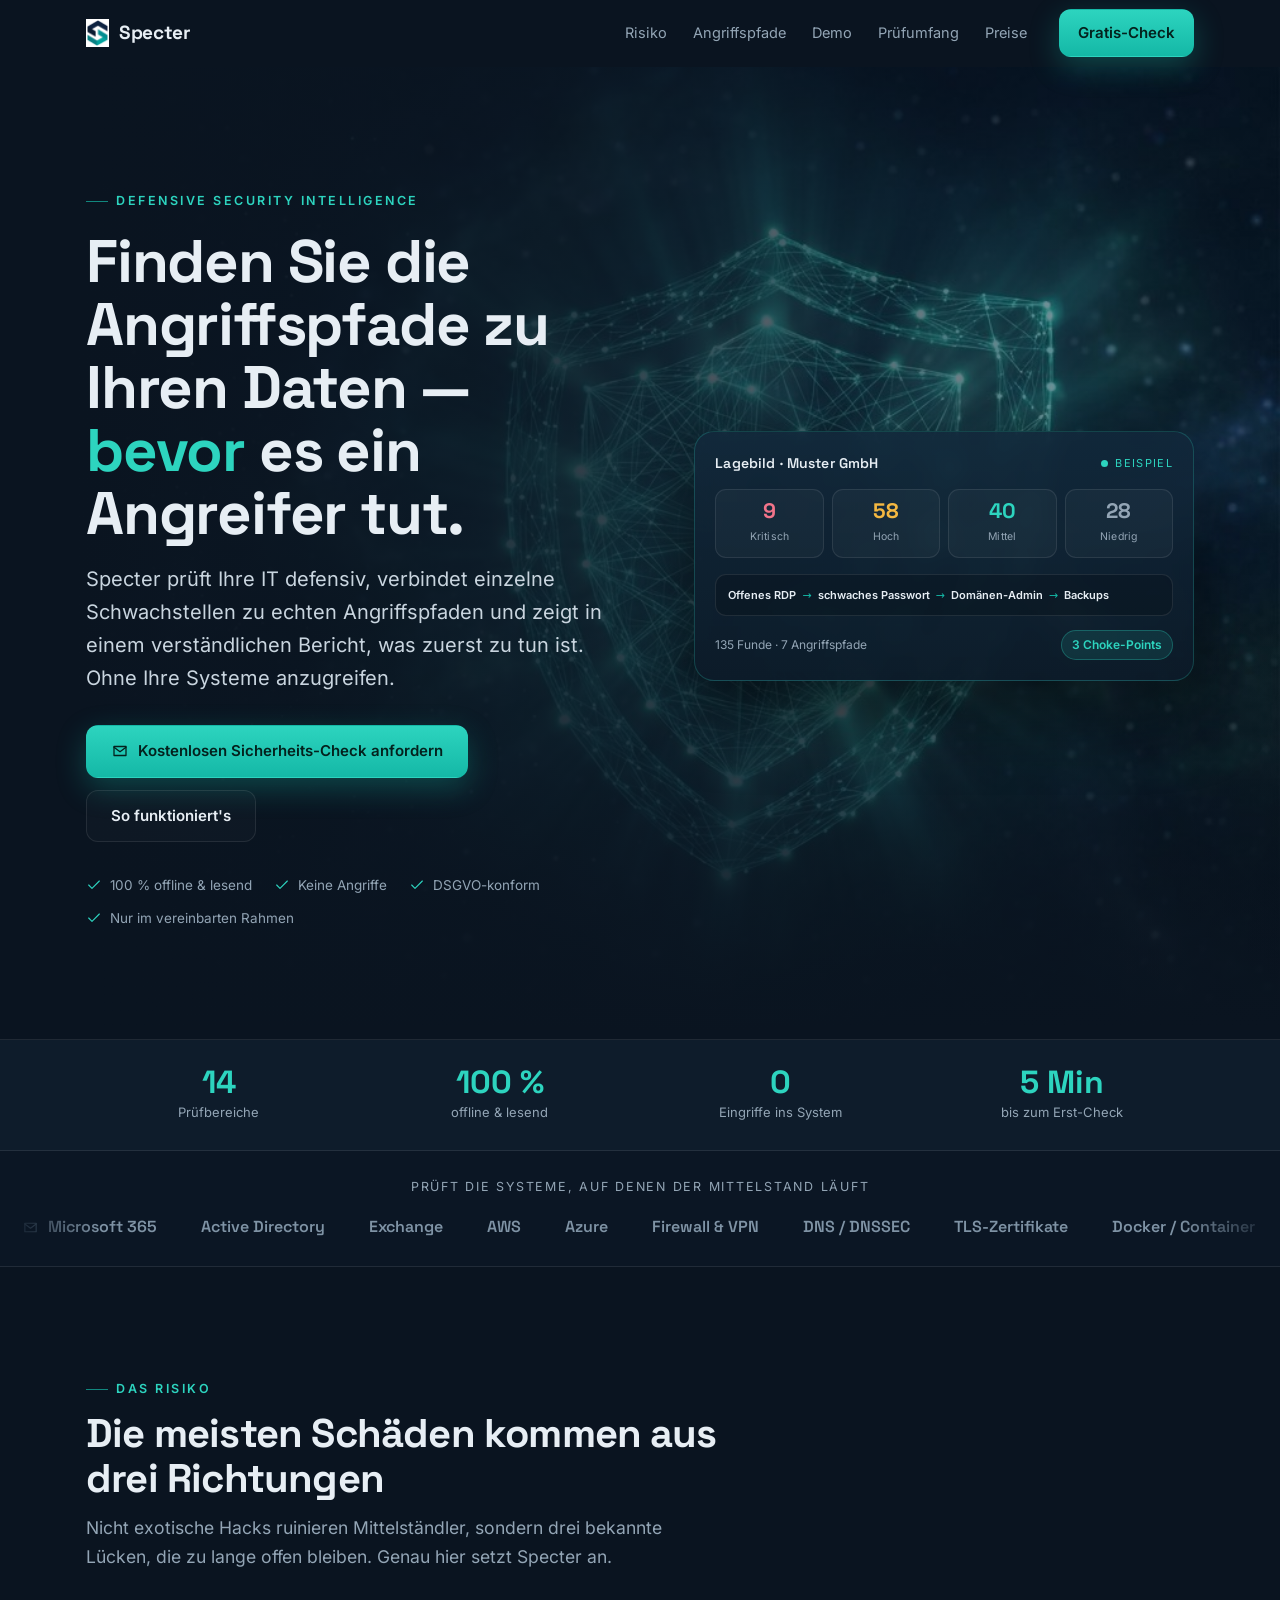
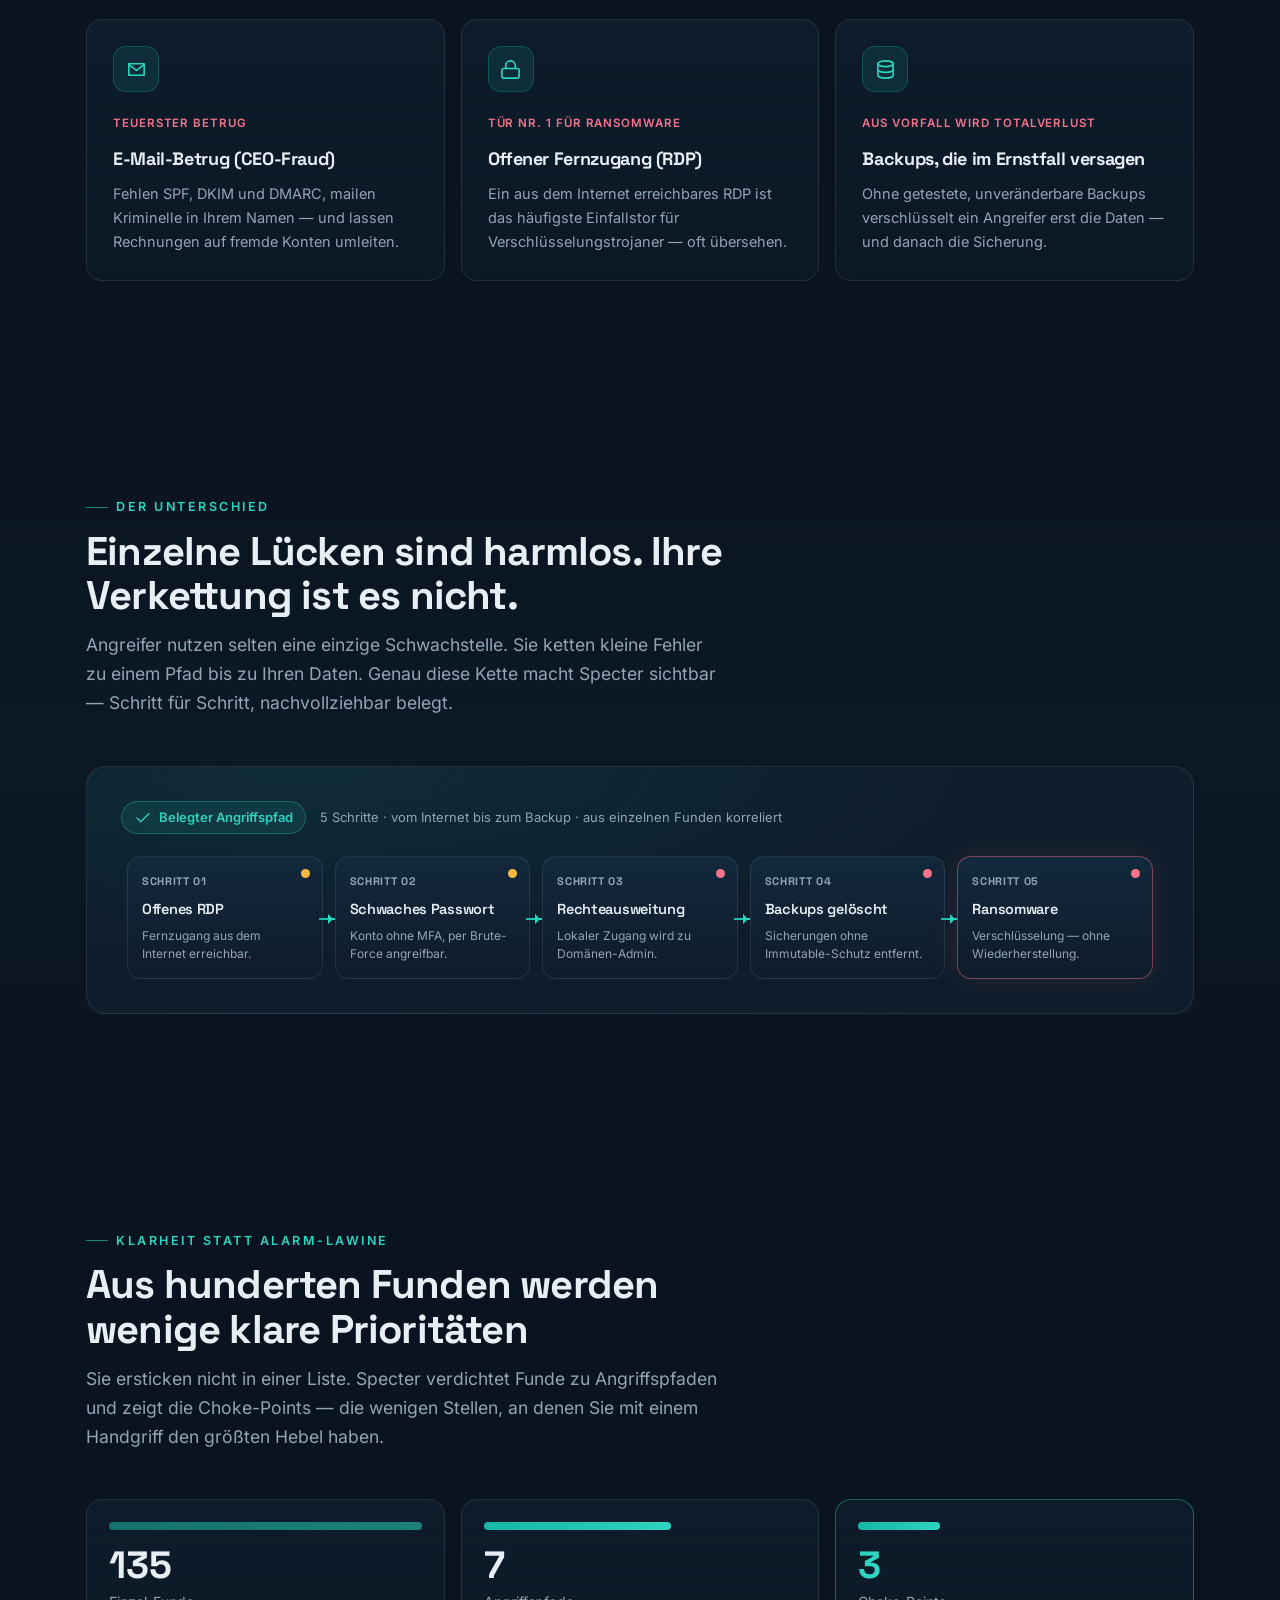
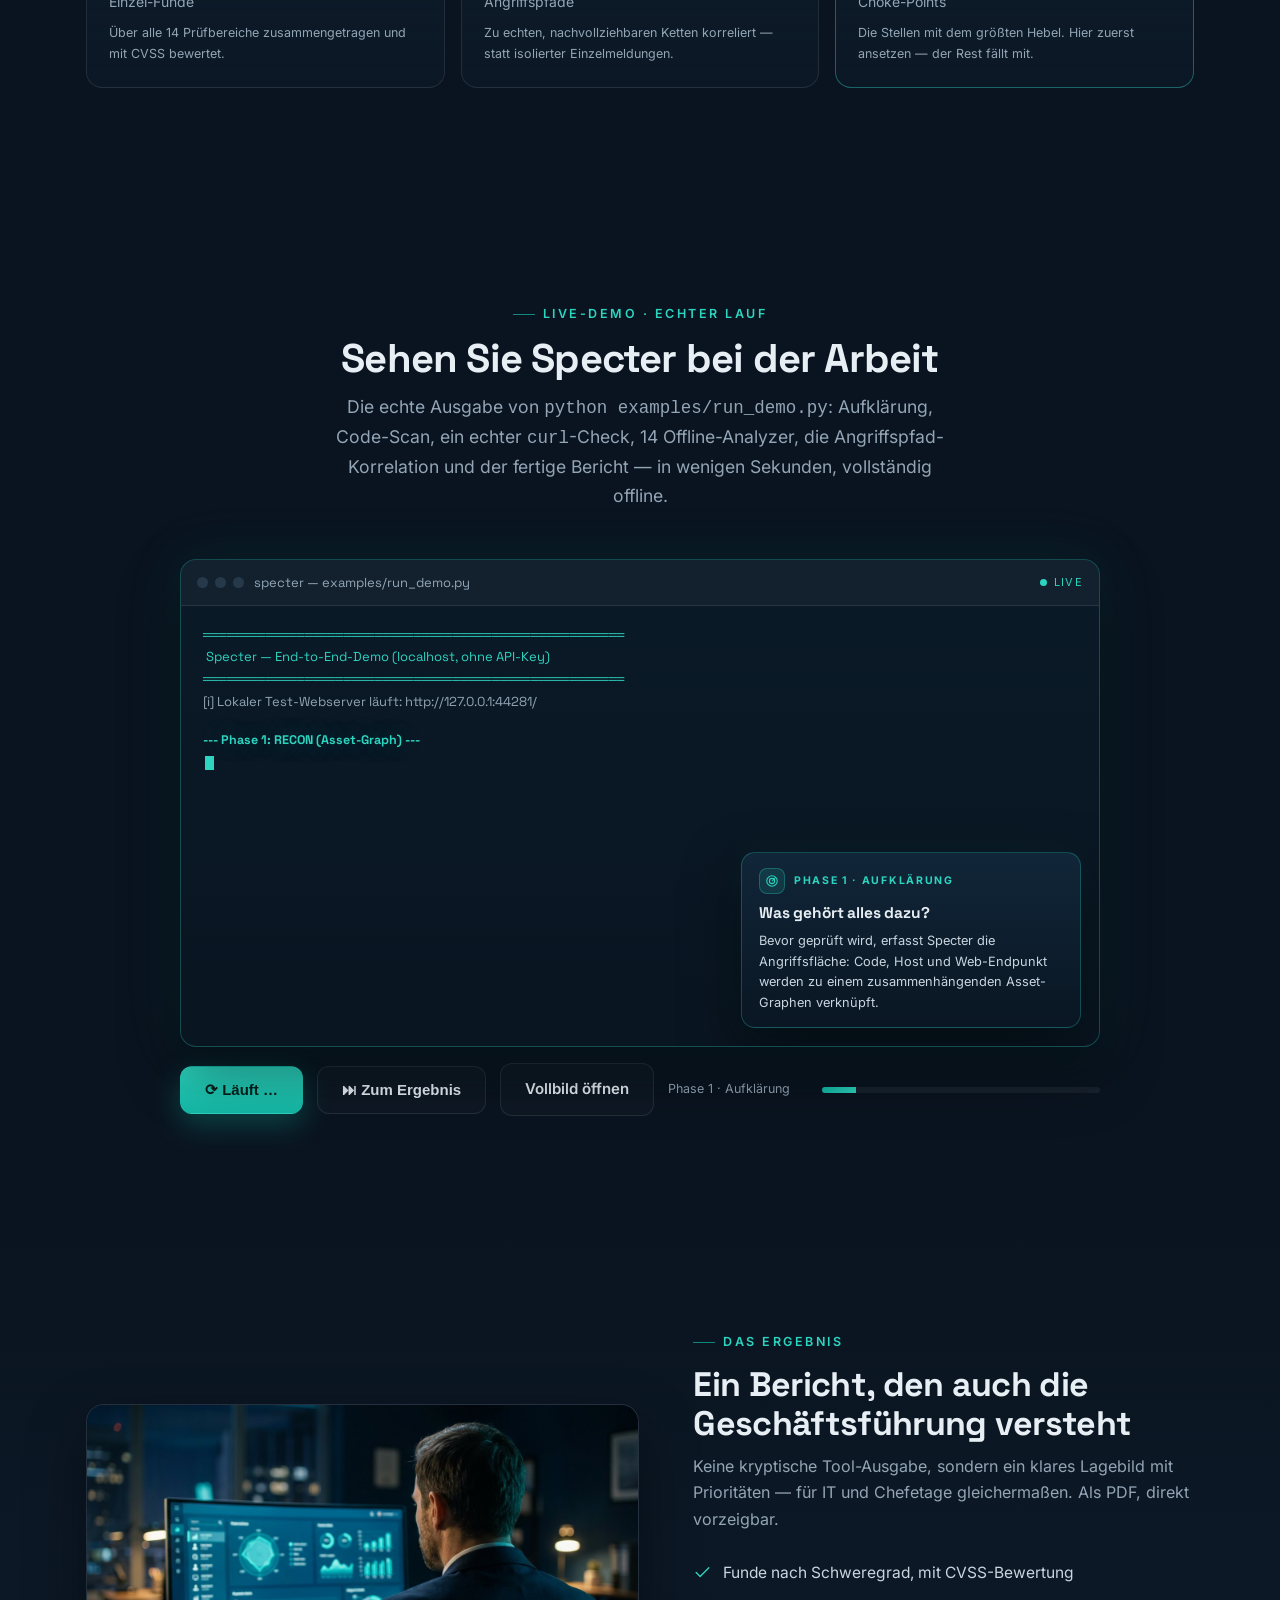
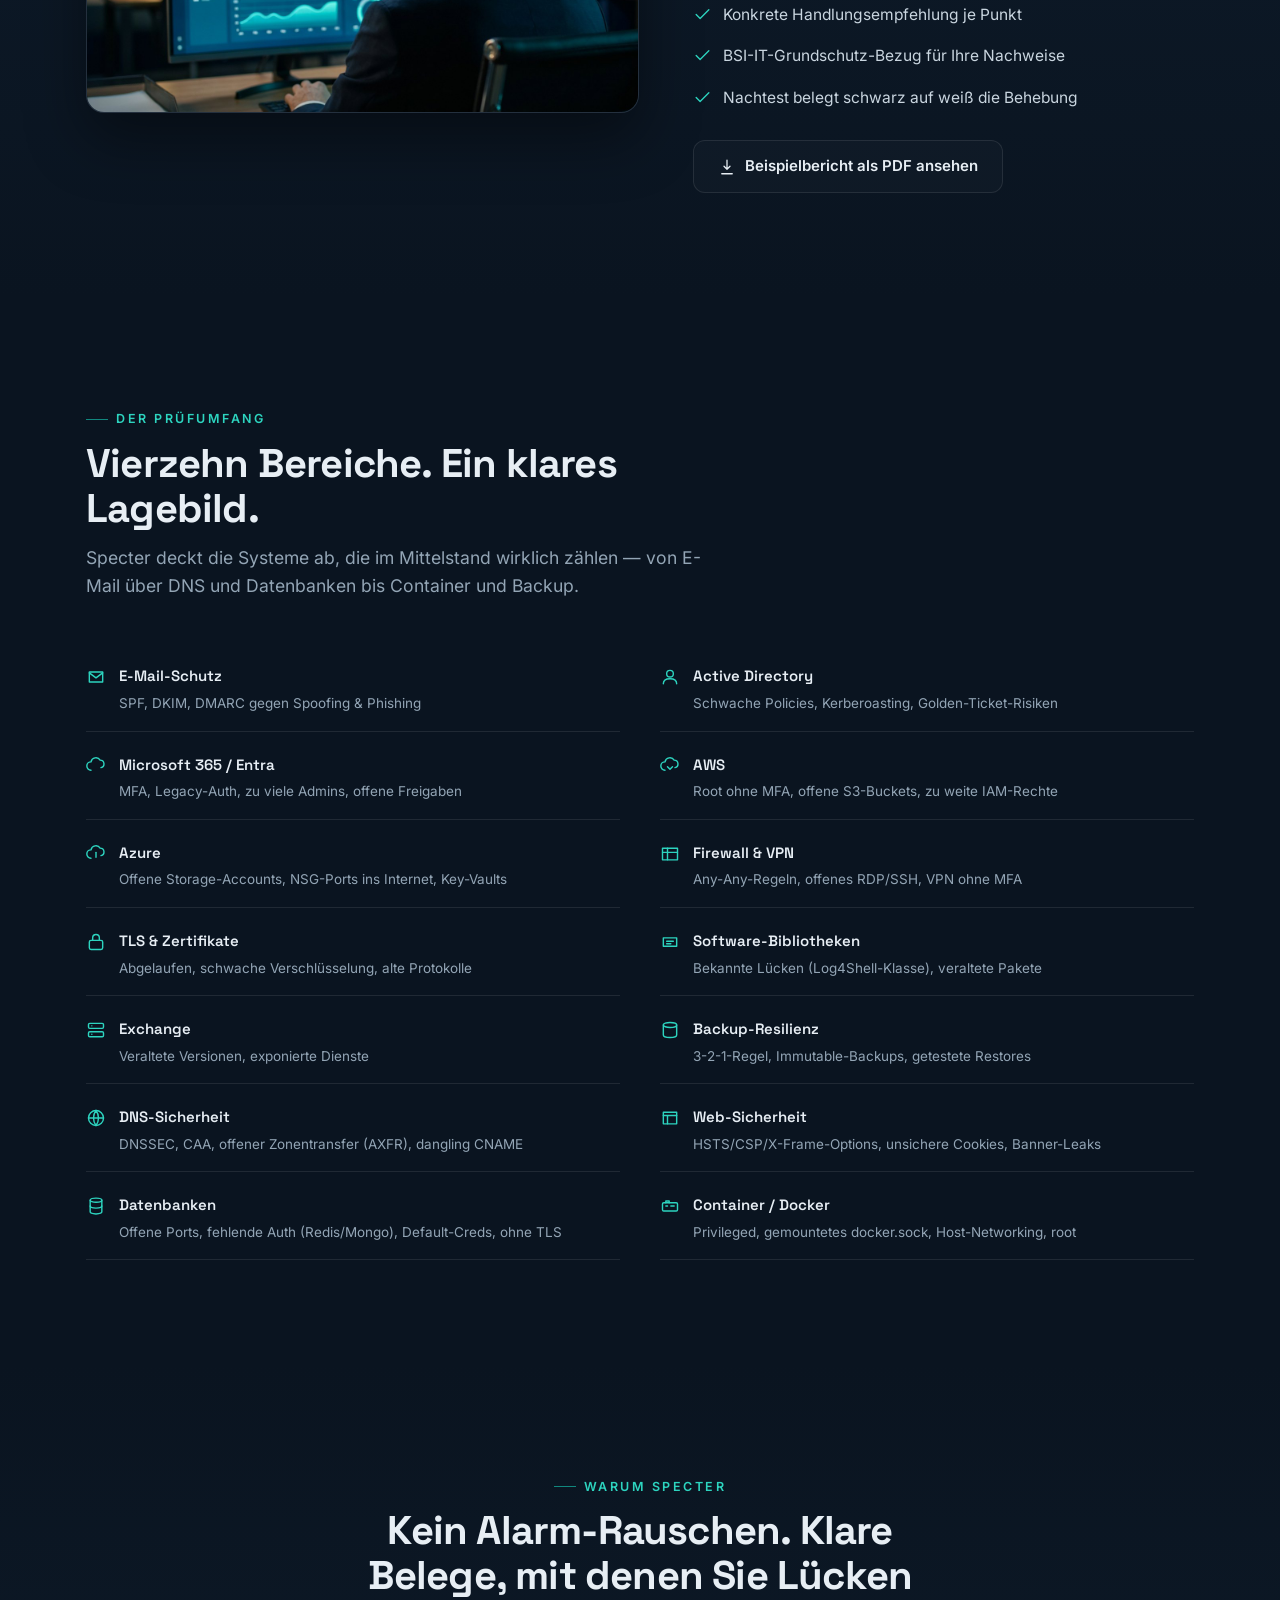
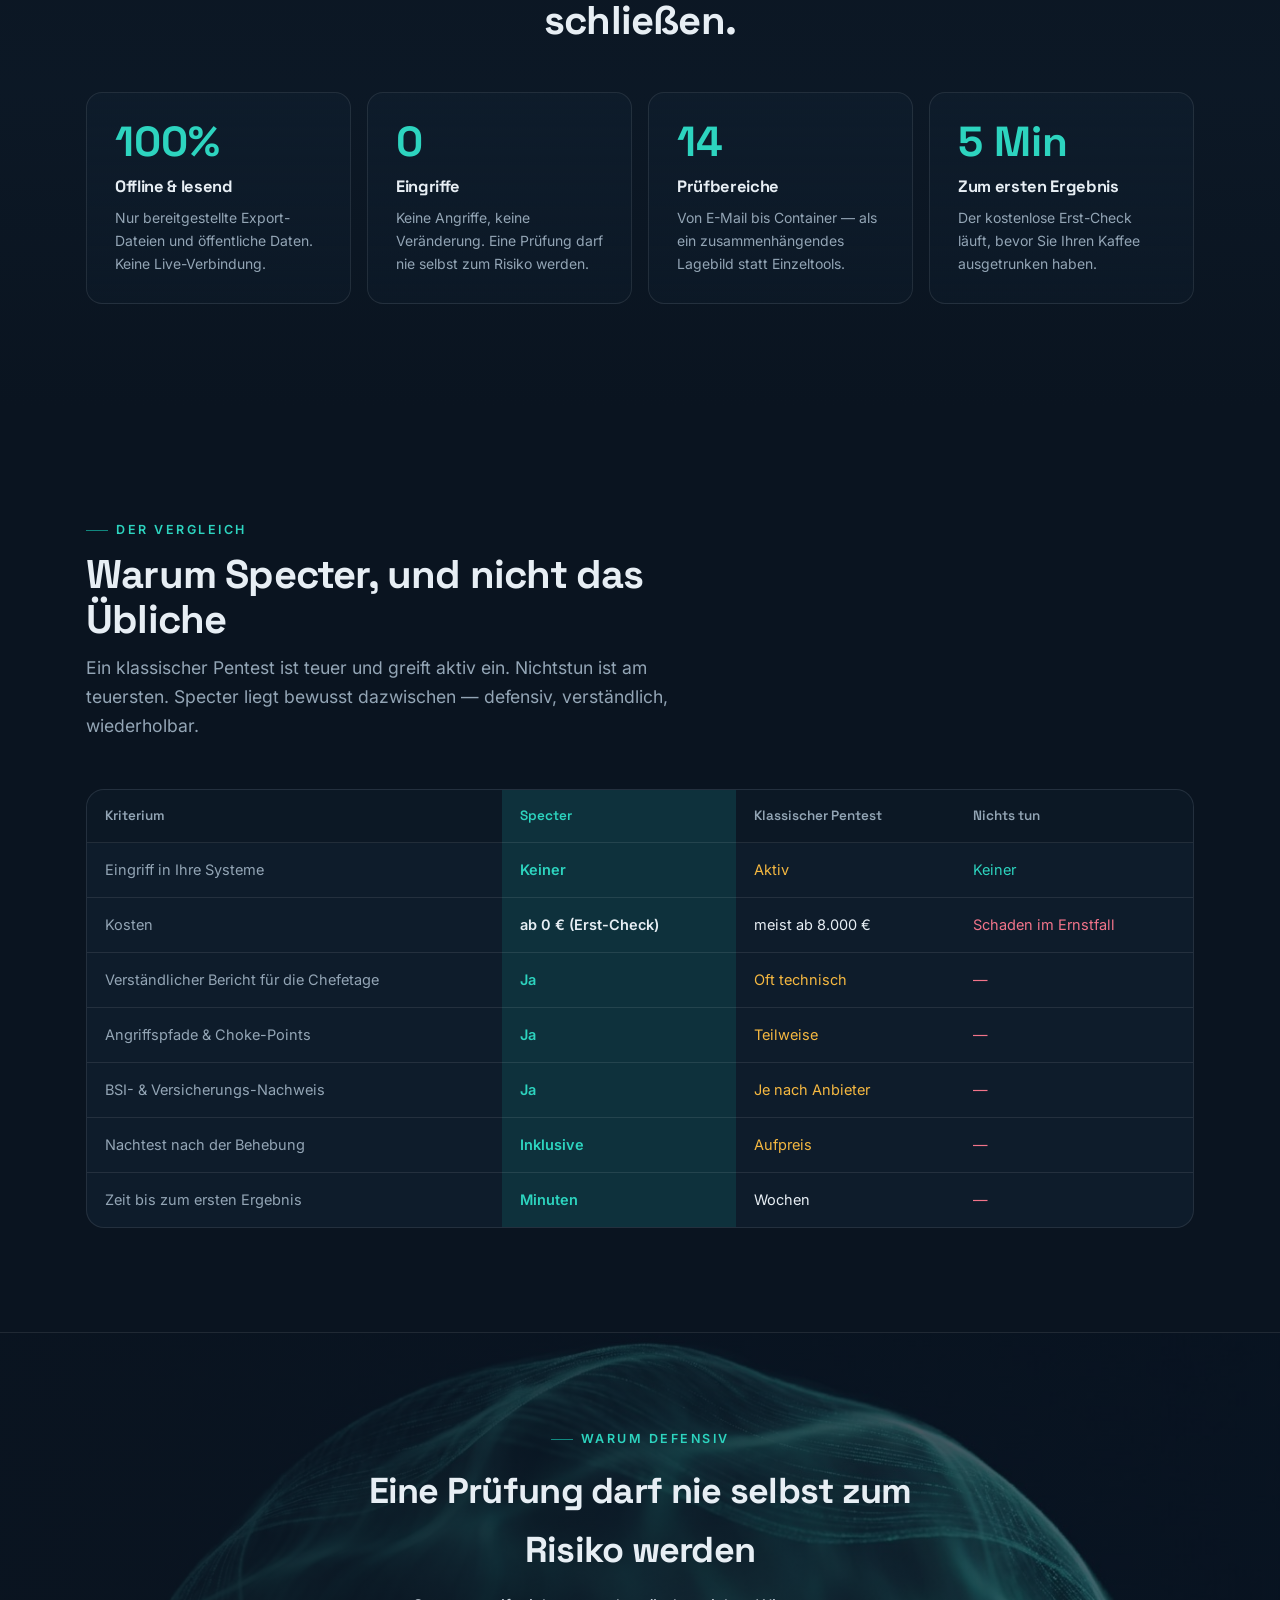
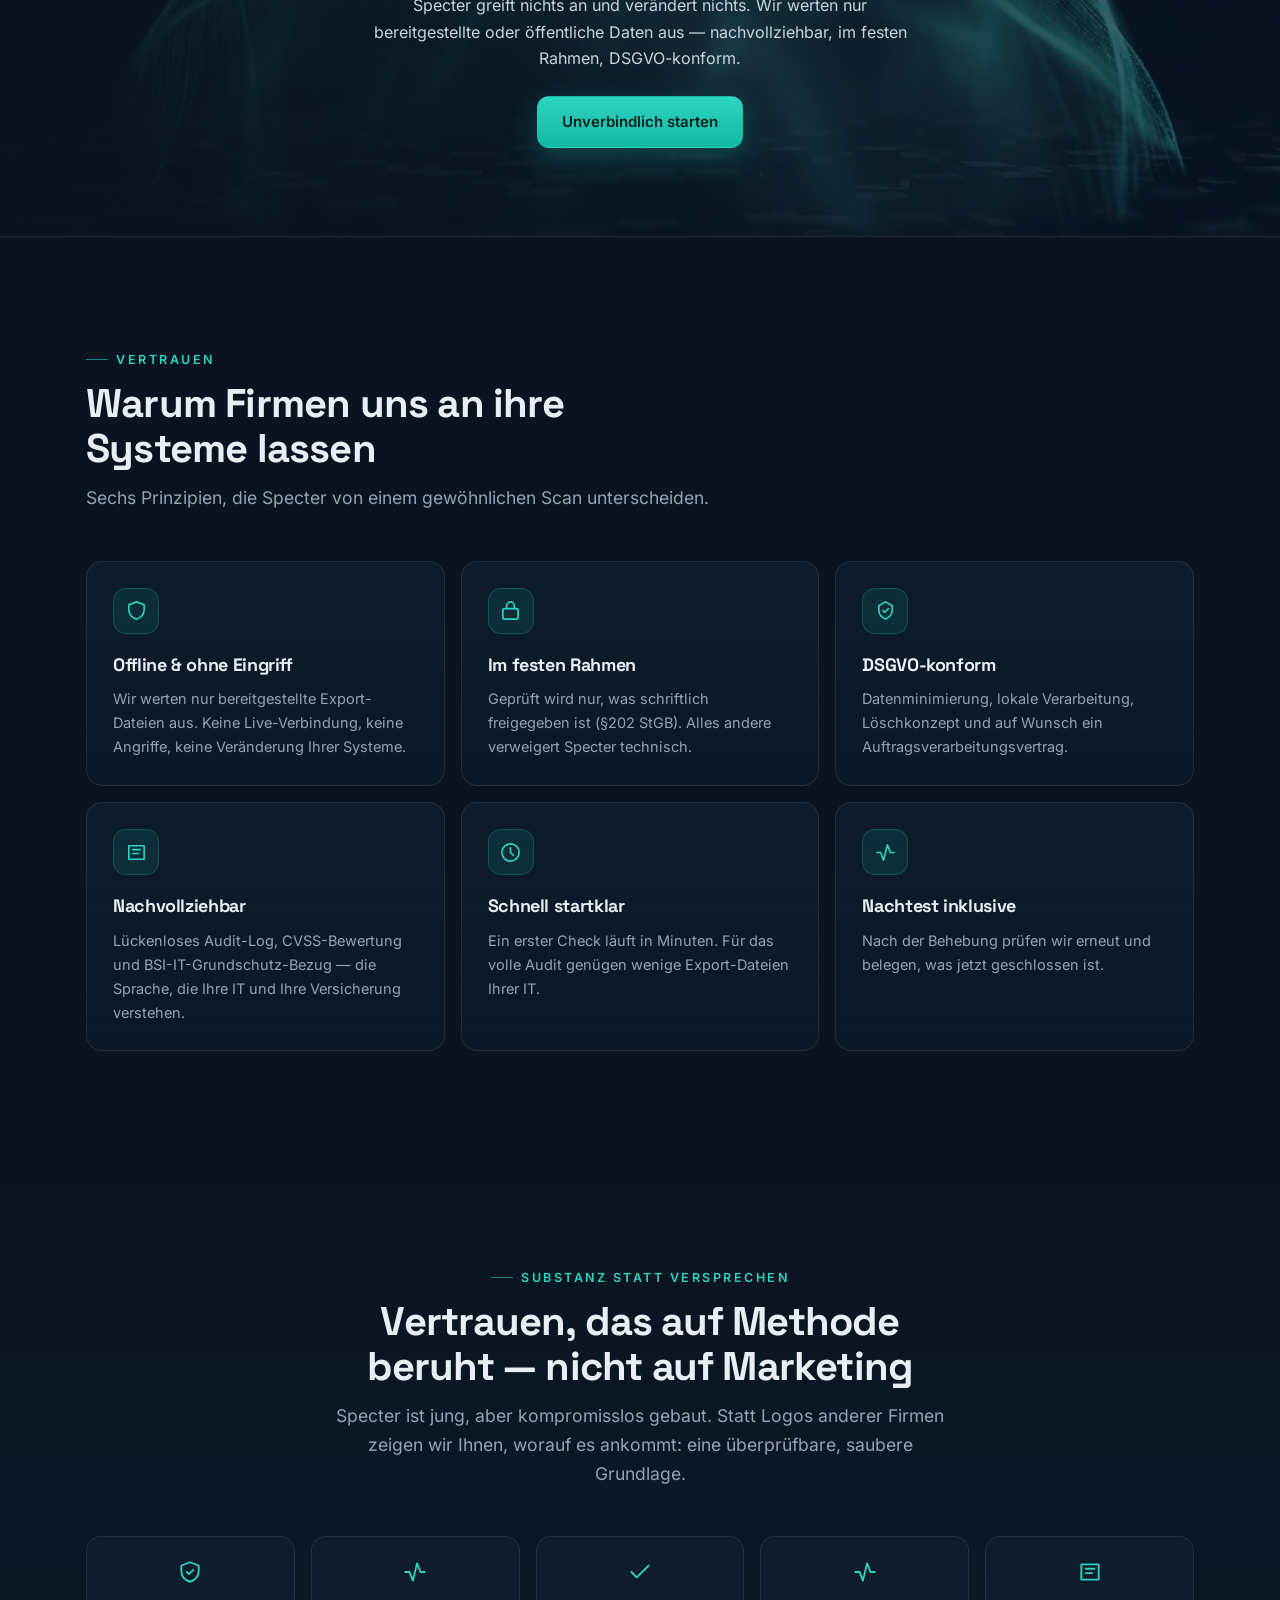
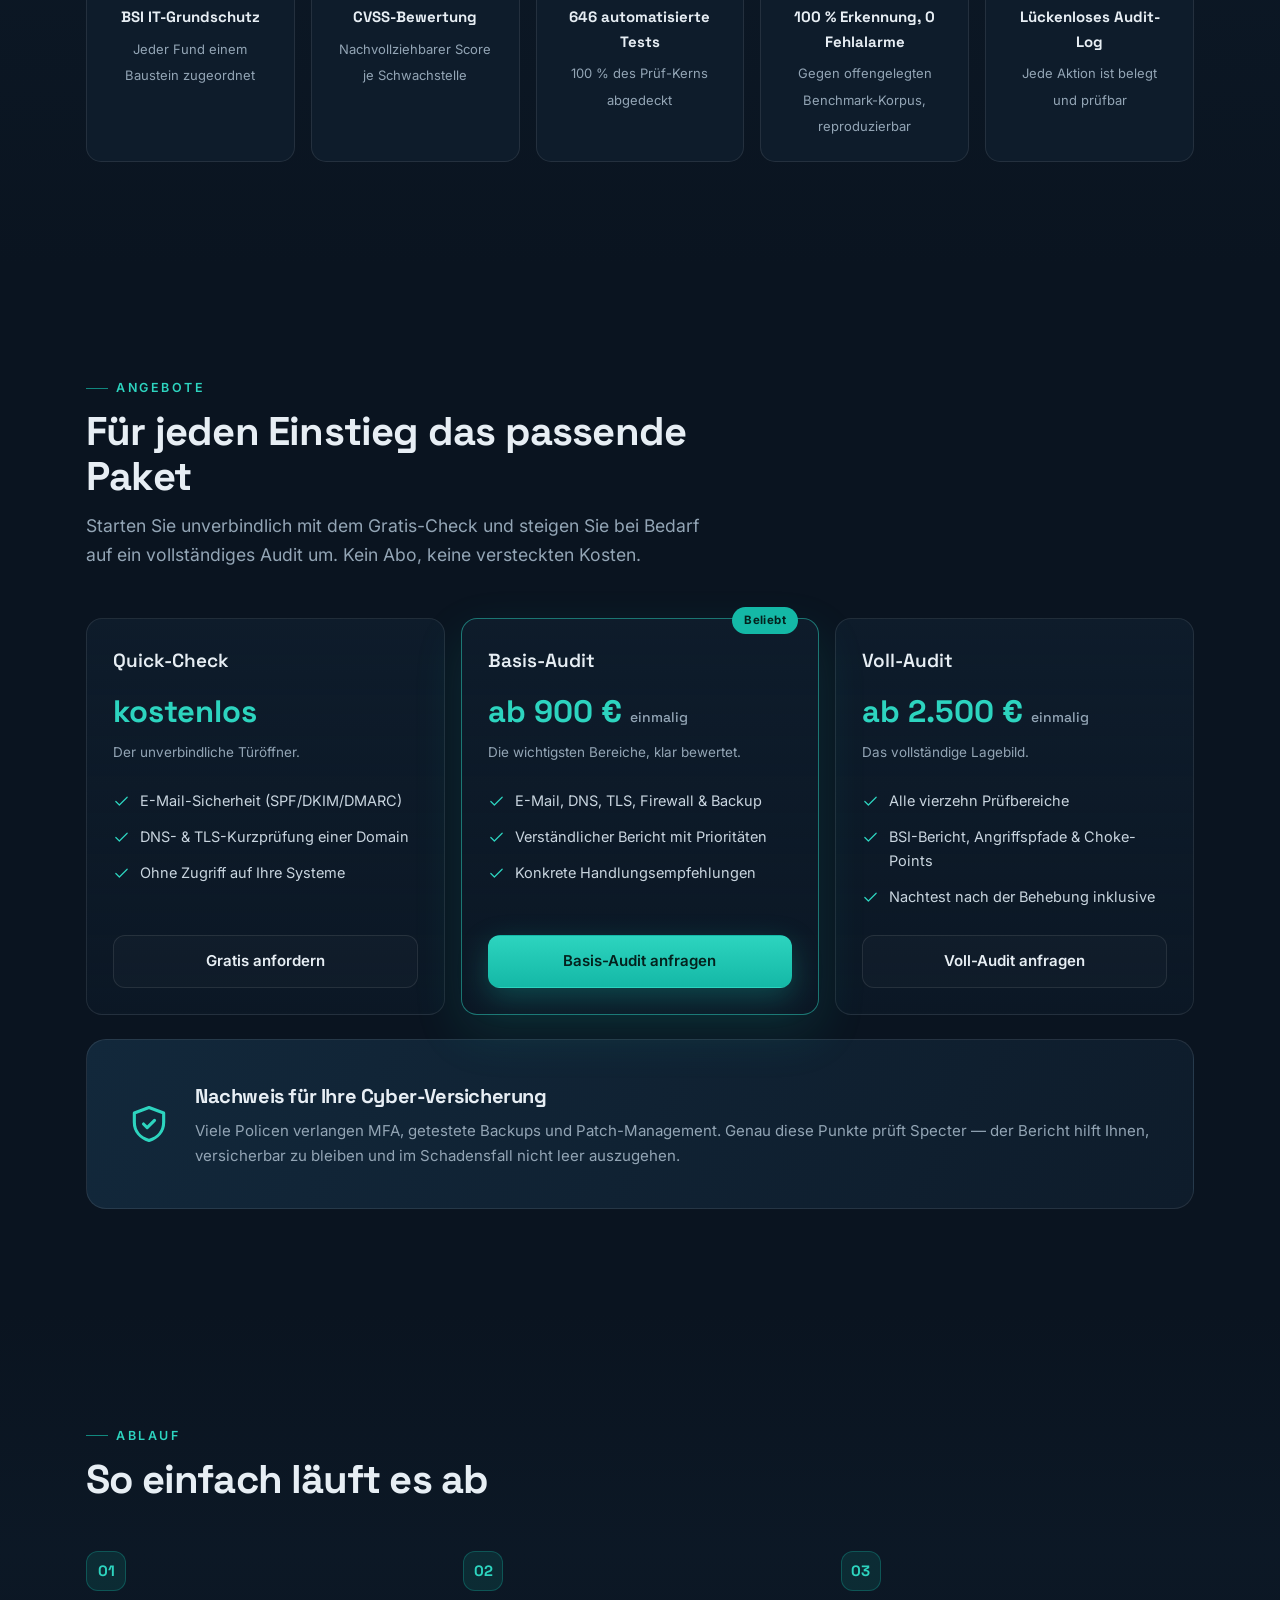
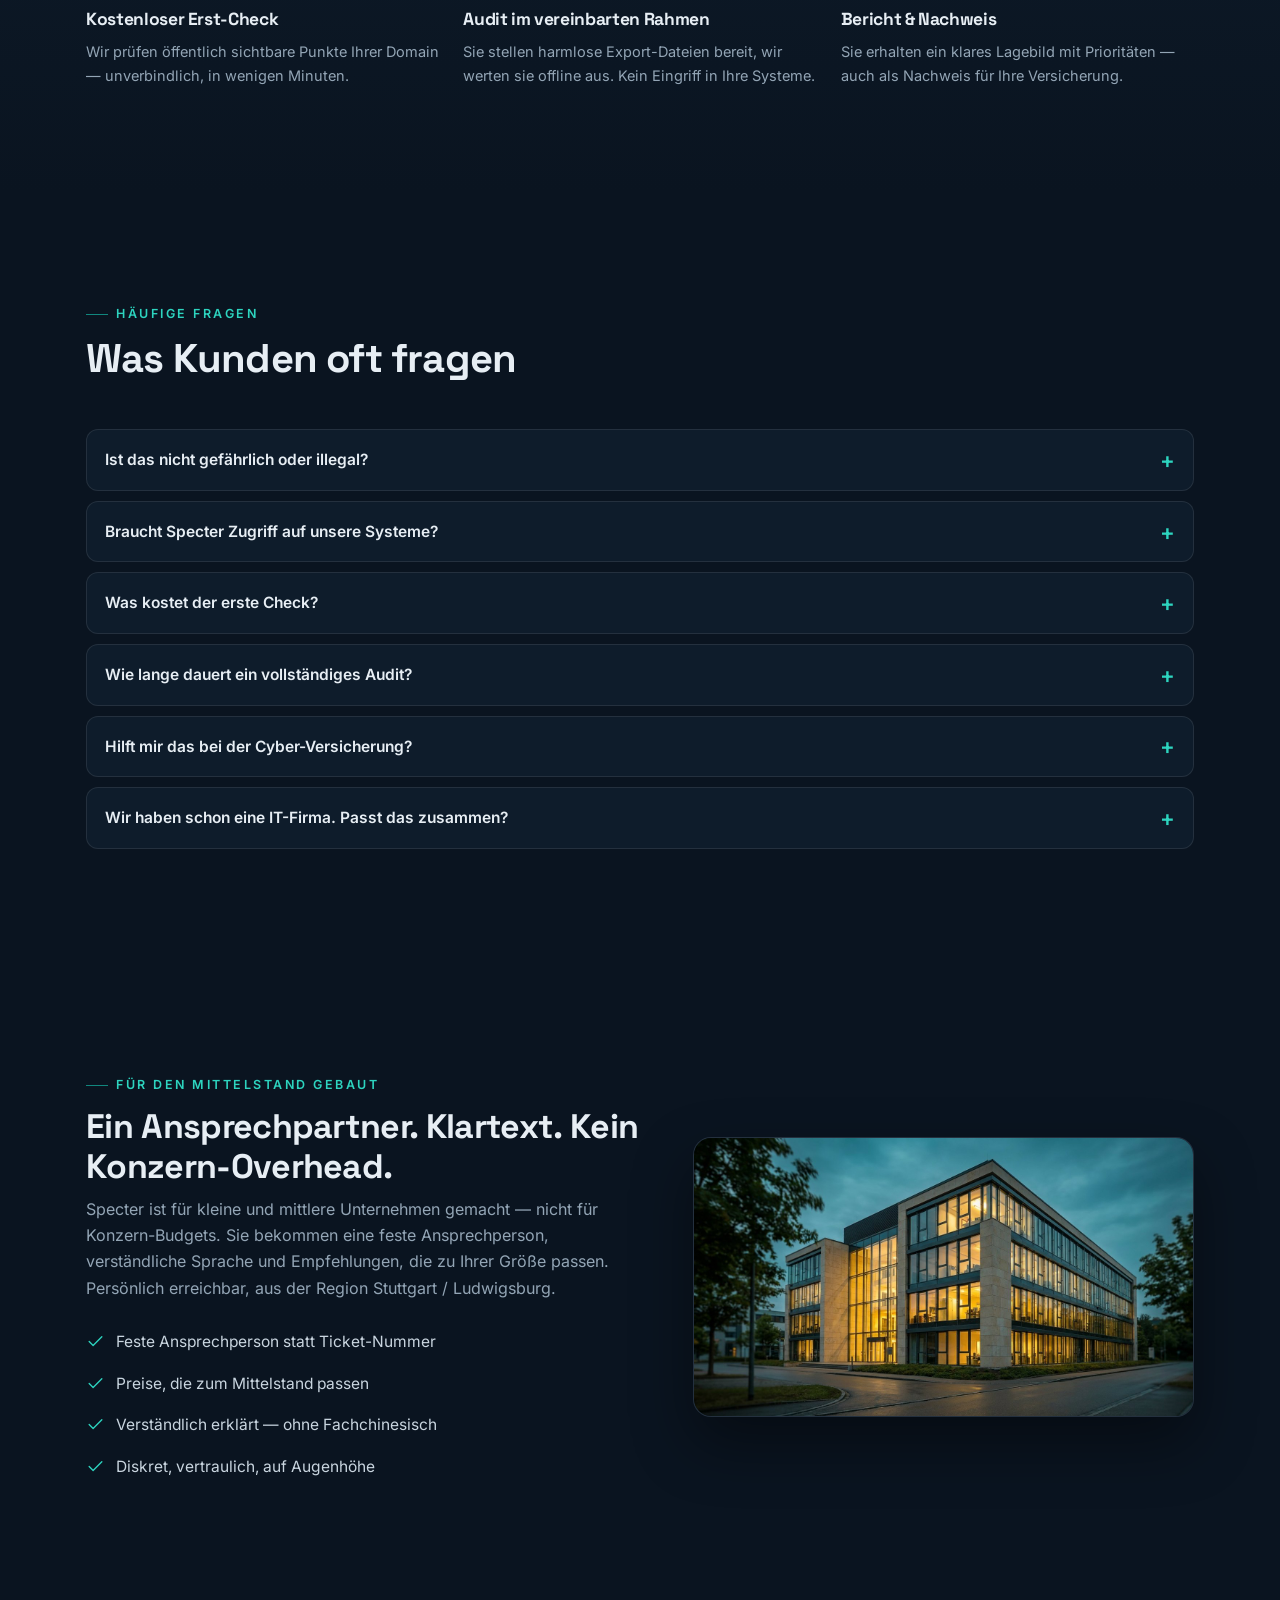
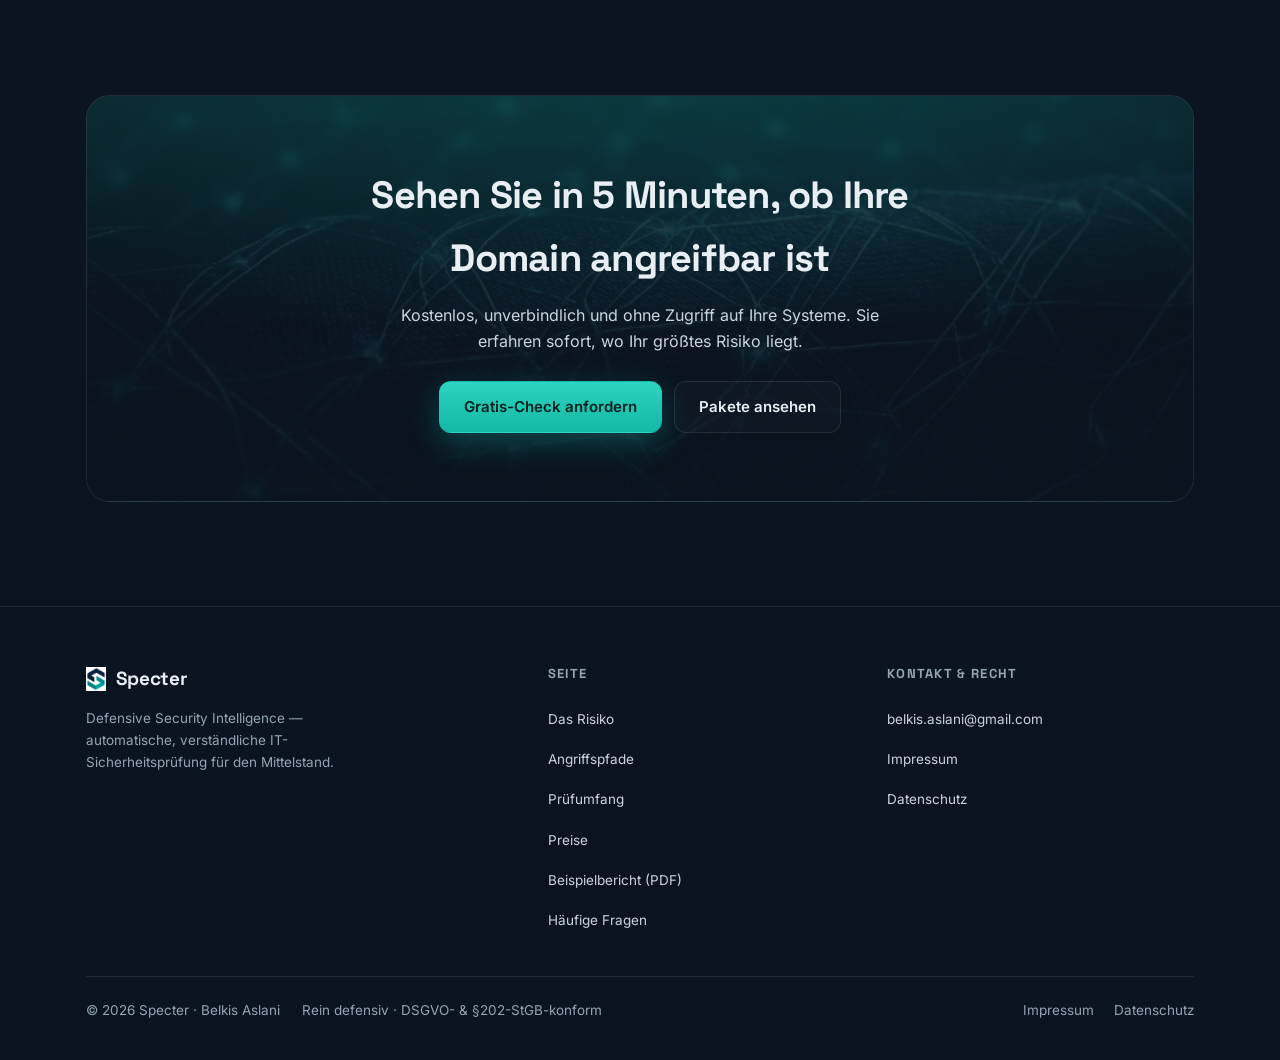
==== docs/index.html @ 54518715 "Live-Demo: cinematisches Tempo + erklärende Phasen-Popups - ruhigeres, filmisches Tempo (sanfte Einb" ====
<!doctype html>
<html lang="de">
<head>
<meta charset="utf-8">
<meta name="viewport" content="width=device-width, initial-scale=1, viewport-fit=cover">
<title>Specter — Angriffspfade finden, bevor es ein Angreifer tut</title>
<meta name="description" content="Specter verbindet einzelne Schwachstellen zu echten Angriffspfaden und liefert einen klaren Bericht mit Prioritäten — offline, ohne Eingriff, DSGVO-konform.">
<meta name="theme-color" content="#0A1420">
<meta property="og:title" content="Specter — Angriffspfade finden, bevor es ein Angreifer tut">
<meta property="og:description" content="Defensive IT-Sicherheitsprüfung für den Mittelstand: einzelne Schwachstellen werden zu echten Angriffspfaden verbunden — offline, ohne Eingriff, DSGVO-konform. Kostenloser Sicherheits-Check.">
<meta property="og:image" content="https://beko2210.github.io/Specter-/assets/img/og.jpg">
<meta property="og:image:width" content="1200">
<meta property="og:image:height" content="630">
<meta property="og:image:alt" content="Specter — Defensive Security Intelligence. Angriffspfade finden, bevor es ein Angreifer tut.">
<meta property="og:type" content="website">
<meta property="og:locale" content="de_DE">
<meta property="og:url" content="https://beko2210.github.io/Specter-/">
<meta name="twitter:card" content="summary_large_image">
<meta name="twitter:title" content="Specter — Angriffspfade finden, bevor es ein Angreifer tut">
<meta name="twitter:description" content="Defensive IT-Sicherheitsprüfung für den Mittelstand — offline, ohne Eingriff, DSGVO-konform.">
<meta name="twitter:image" content="https://beko2210.github.io/Specter-/assets/img/og.jpg">
<link rel="canonical" href="https://beko2210.github.io/Specter-/">
<link rel="icon" href="assets/img/mark.png">
<script>document.documentElement.className+=' js';</script>
<link rel="stylesheet" href="assets/fonts.css">
<style>
:root{
  --bg:#0A1420; --surface:#0E1C2B; --elev:#12283B; --line:rgba(255,255,255,.09);
  --text:#E7EEF4; --text-2:#C9D5DF; --muted:#93A5B5; --teal:#14B8A6; --teal-2:#2DD4BF;
  --amber:#F5B841; --rose:#F2748A;
  --gutter:clamp(18px,5vw,26px); --maxw:1160px;
}
*{box-sizing:border-box}
html{scroll-behavior:smooth;-webkit-text-size-adjust:100%}
body{margin:0;background:var(--bg);color:var(--text);overflow-x:hidden;
  font-family:'Inter',ui-sans-serif,system-ui,-apple-system,'Segoe UI',sans-serif;
  line-height:1.65;-webkit-font-smoothing:antialiased;text-rendering:optimizeLegibility}
img{max-width:100%;display:block}
a{color:inherit;text-decoration:none}
:focus-visible{outline:2px solid var(--teal-2);outline-offset:2px;border-radius:3px}
.skip-link{position:absolute;left:-9999px;top:0;z-index:100;background:var(--teal-2);
  color:#04211d;padding:10px 16px;font-weight:600;border-radius:0 0 8px 0}
.skip-link:focus{left:0}
h1,h2,h3,.brandmark,.mono-hd{font-family:'Space Grotesk','Inter',sans-serif;letter-spacing:-.02em}
.wrap{max-width:var(--maxw);margin:0 auto;padding:0 var(--gutter)}
.eyebrow{display:inline-flex;align-items:center;gap:8px;font-size:clamp(11px,2.6vw,12.5px);font-weight:600;
  letter-spacing:.2em;text-transform:uppercase;color:var(--teal-2)}
.eyebrow::before{content:"";width:22px;height:1px;background:var(--teal);opacity:.7}
.btn{display:inline-flex;align-items:center;justify-content:center;gap:9px;font-weight:600;
  font-size:15px;min-height:48px;padding:13px 24px;border-radius:12px;border:1px solid transparent;
  transition:.18s;cursor:pointer;text-align:center}
.btn.primary{background:linear-gradient(180deg,var(--teal-2),var(--teal));color:#04211d;
  box-shadow:0 10px 30px rgba(20,184,166,.30)}
.btn.primary:hover{transform:translateY(-2px);box-shadow:0 16px 40px rgba(20,184,166,.44)}
.btn.ghost{border-color:var(--line);color:var(--text);background:rgba(255,255,255,.02)}
.btn.ghost:hover{border-color:var(--teal);color:var(--teal-2)}
.ic{width:18px;height:18px;flex:none;stroke:currentColor;fill:none;stroke-width:1.7;stroke-linecap:round;stroke-linejoin:round}

/* NAV */
header.nav{position:sticky;top:0;z-index:60;transition:.25s;border-bottom:1px solid transparent}
header.nav.scrolled{background:rgba(10,20,32,.82);backdrop-filter:blur(16px);border-bottom-color:var(--line)}
.nav .wrap{display:flex;align-items:center;gap:14px;min-height:66px}
.logo{display:flex;align-items:center;gap:10px}
.logo img{height:28px;width:auto}
.logo .brandmark{font-weight:700;font-size:19px}
.navlinks{margin-left:auto;display:flex;align-items:center;gap:26px;font-size:14.5px;color:var(--muted)}
.navlinks a:hover{color:var(--text)}
.navlinks .btn{margin-left:6px;min-height:44px;padding:11px 18px}

/* HERO */
.hero{position:relative;overflow:hidden;border-bottom:1px solid var(--line)}
.hero .bg{position:absolute;inset:0;background:url('assets/img/hero.jpg') right center/cover no-repeat}
.hero .veil{position:absolute;inset:0;background:
  linear-gradient(90deg,var(--bg) 6%,rgba(10,20,32,.82) 46%,rgba(10,20,32,.30) 100%),
  linear-gradient(0deg,var(--bg) 1%,transparent 44%)}
.hero .wrap{position:relative;display:grid;grid-template-columns:1.05fr .95fr;gap:clamp(28px,5vw,56px);
  align-items:center;padding:clamp(64px,10vw,116px) var(--gutter) clamp(64px,10vw,110px)}
.hero h1{font-size:clamp(34px,6.4vw,60px);line-height:1.05;font-weight:700;margin:18px 0 18px;max-width:16ch}
.hero h1 em{font-style:normal;color:var(--teal-2)}
.hero p.lead{font-size:clamp(16px,3.4vw,20px);color:var(--text-2);max-width:46ch;margin:0 0 30px}
.hero .cta{display:flex;gap:12px;flex-wrap:wrap}
.hero .cta .btn{flex:0 1 auto}
.chips{display:flex;flex-wrap:wrap;gap:10px 22px;margin-top:32px;color:var(--muted);font-size:13.5px}
.chips span{display:inline-flex;align-items:center;gap:8px}
.chips .ic{color:var(--teal-2);width:16px;height:16px}

/* HERO DASHBOARD CARD */
.snap{background:linear-gradient(180deg,rgba(18,40,59,.86),rgba(12,26,40,.92));
  border:1px solid rgba(45,212,191,.22);border-radius:20px;backdrop-filter:blur(10px);
  box-shadow:0 30px 70px rgba(0,0,0,.5);padding:20px;position:relative}
.snap .st{display:flex;align-items:center;justify-content:space-between;margin-bottom:14px}
.snap .st b{font-family:'Space Grotesk','Inter',sans-serif;font-size:14px;font-weight:600;letter-spacing:.01em}
.snap .live{display:inline-flex;align-items:center;gap:7px;font-size:11px;color:var(--teal-2);
  text-transform:uppercase;letter-spacing:.12em}
.snap .live i{width:7px;height:7px;border-radius:50%;background:var(--teal-2);box-shadow:0 0 0 0 rgba(45,212,191,.7);
  animation:pulse 2s infinite}
@keyframes pulse{0%{box-shadow:0 0 0 0 rgba(45,212,191,.6)}70%{box-shadow:0 0 0 7px rgba(45,212,191,0)}100%{box-shadow:0 0 0 0 rgba(45,212,191,0)}}
.sev{display:grid;grid-template-columns:repeat(4,1fr);gap:8px;margin-bottom:16px}
.sev div{background:rgba(255,255,255,.03);border:1px solid var(--line);border-radius:11px;padding:10px 8px;text-align:center}
.sev b{display:block;font-family:'Space Grotesk','Inter',sans-serif;font-size:21px;line-height:1;font-weight:700}
.sev span{font-size:10.5px;color:var(--muted);letter-spacing:.02em}
.sev .k b{color:var(--rose)} .sev .h b{color:var(--amber)} .sev .m b{color:var(--teal-2)} .sev .p b{color:var(--muted)}
.snap .mini-path{display:flex;align-items:center;gap:6px;font-size:11px;color:var(--muted);flex-wrap:wrap;
  background:rgba(0,0,0,.18);border:1px solid var(--line);border-radius:11px;padding:11px 12px}
.snap .mini-path b{color:var(--text);font-weight:600}
.snap .mini-path .ar{color:var(--teal);flex:none}
.snap .foot{display:flex;align-items:center;justify-content:space-between;margin-top:14px;font-size:12px;color:var(--muted)}
.snap .foot .pill{background:rgba(45,212,191,.12);border:1px solid rgba(45,212,191,.3);color:var(--teal-2);
  padding:4px 10px;border-radius:999px;font-weight:600}

/* STATS */
.stats{background:var(--surface);border-bottom:1px solid var(--line)}
.stats .wrap{display:grid;grid-template-columns:repeat(4,1fr);gap:16px;padding-top:26px;padding-bottom:26px}
.stat{text-align:center}
.stat b{display:block;font-family:'Space Grotesk','Inter',sans-serif;font-size:clamp(22px,5vw,32px);
  color:var(--teal-2);font-weight:700;line-height:1}
.stat span{color:var(--muted);font-size:clamp(11.5px,2.6vw,13px)}

/* TRUST MARQUEE */
.trust{border-bottom:1px solid var(--line);padding:26px 0;background:rgba(14,28,43,.35)}
.trust .lbl{text-align:center;color:var(--muted);font-size:12.5px;letter-spacing:.14em;text-transform:uppercase;margin-bottom:16px}
.marquee{display:flex;overflow:hidden;-webkit-mask-image:linear-gradient(90deg,transparent,#000 8%,#000 92%,transparent);
  mask-image:linear-gradient(90deg,transparent,#000 8%,#000 92%,transparent)}
.marquee ul{display:flex;align-items:center;gap:44px;list-style:none;margin:0;padding:0 22px;
  animation:scroll 34s linear infinite;flex:none}
.marquee li{font-family:'Space Grotesk','Inter',sans-serif;font-weight:600;font-size:16px;color:#7f93a5;white-space:nowrap;
  display:inline-flex;align-items:center;gap:9px}
.marquee li .ic{width:17px;height:17px;color:#5f7488}
@keyframes scroll{from{transform:translateX(0)}to{transform:translateX(-50%)}}

/* SECTION */
section{padding:clamp(58px,9vw,104px) 0;position:relative}
section.alt{background:linear-gradient(180deg,transparent,rgba(14,28,43,.5),transparent)}
.sec-head{max-width:64ch;margin-bottom:clamp(30px,5vw,48px)}
.sec-head.ctr{margin-left:auto;margin-right:auto;text-align:center}
.sec-head.ctr .eyebrow{justify-content:center}
.sec-head h2{font-size:clamp(25px,5.2vw,40px);font-weight:700;margin:12px 0 12px;line-height:1.12}
.sec-head p{color:var(--muted);font-size:clamp(15px,3.2vw,17.5px);margin:0}

/* GRID / CARDS */
.grid{display:grid;gap:16px}
.cols-3{grid-template-columns:repeat(3,1fr)}
.cols-4{grid-template-columns:repeat(4,1fr)}
.card{background:linear-gradient(180deg,var(--surface),rgba(14,28,43,.5));
  border:1px solid var(--line);border-radius:16px;padding:clamp(20px,4vw,26px);transition:.2s}
.card:hover{border-color:rgba(45,212,191,.4);transform:translateY(-3px)}
.card .badge{width:46px;height:46px;border-radius:13px;display:flex;align-items:center;justify-content:center;
  background:rgba(20,184,166,.12);border:1px solid rgba(20,184,166,.28);margin-bottom:16px}
.card .badge .ic{width:23px;height:23px;color:var(--teal-2)}
.card h3{font-size:18px;margin:0 0 8px}
.card p{margin:0;color:var(--muted);font-size:14.5px}
.card .tagline{display:inline-block;margin-bottom:11px;font-size:11.5px;font-weight:600;letter-spacing:.08em;
  text-transform:uppercase;color:var(--rose)}

/* VALUE CARDS (big number) */
.vcard{background:linear-gradient(180deg,var(--surface),rgba(14,28,43,.5));border:1px solid var(--line);
  border-radius:16px;padding:clamp(22px,4vw,28px)}
.vcard b{font-family:'Space Grotesk','Inter',sans-serif;display:block;font-size:clamp(30px,6vw,42px);font-weight:700;
  color:var(--teal-2);line-height:1;margin-bottom:10px}
.vcard h3{margin:0 0 6px;font-size:16.5px}
.vcard p{margin:0;color:var(--muted);font-size:14px}

/* FEATURE (image + text) */
.feature{display:grid;grid-template-columns:1.05fr .95fr;gap:clamp(24px,5vw,54px);align-items:center}
.feature .shot{border:1px solid var(--line);border-radius:18px;overflow:hidden;
  box-shadow:0 26px 60px rgba(0,0,0,.42);background:var(--surface)}
.feature ul{list-style:none;padding:0;margin:20px 0 0}
.feature li{display:flex;gap:11px;align-items:flex-start;padding:8px 0;color:var(--text-2);font-size:15.5px}
.feature li .ic{color:var(--teal-2);width:19px;height:19px;margin-top:3px;flex:none}

/* ATTACK PATH DIAGRAM */
.pathwrap{border:1px solid var(--line);border-radius:20px;background:
  radial-gradient(700px 200px at 20% 0%,rgba(20,184,166,.10),transparent),var(--surface);
  padding:clamp(22px,4vw,34px);overflow-x:auto}
.pathmeta{display:flex;align-items:center;gap:14px;flex-wrap:wrap;margin-bottom:22px;font-size:13px;color:var(--muted)}
.pathmeta .proven{display:inline-flex;align-items:center;gap:7px;color:var(--teal-2);font-weight:600;
  background:rgba(45,212,191,.1);border:1px solid rgba(45,212,191,.3);padding:5px 12px;border-radius:999px}
.chain{display:flex;align-items:stretch;gap:0;min-width:640px}
.hop{flex:1;min-width:120px;position:relative;padding:0 6px}
.hop .node{height:100%;background:linear-gradient(180deg,var(--elev),var(--surface));
  border:1px solid var(--line);border-radius:14px;padding:15px 14px;position:relative}
.hop .step{font-family:'Space Grotesk','Inter',sans-serif;font-size:11px;font-weight:700;color:var(--muted);letter-spacing:.06em}
.hop h3{margin:8px 0 5px;font-size:14.5px;font-family:'Space Grotesk','Inter',sans-serif;font-weight:600;overflow-wrap:break-word;-webkit-hyphens:auto;hyphens:auto}
.hop p{margin:0;font-size:12px;color:var(--muted);line-height:1.5;overflow-wrap:break-word;-webkit-hyphens:auto;hyphens:auto}
.hop .sv{position:absolute;top:12px;right:12px;width:9px;height:9px;border-radius:50%}
.hop:not(:last-child)::after{content:"";position:absolute;top:50%;right:-6px;width:16px;height:2px;
  background:linear-gradient(90deg,var(--teal),var(--teal-2));z-index:2}
.hop:not(:last-child)::before{content:"";position:absolute;top:calc(50% - 4px);right:-9px;
  border:5px solid transparent;border-left-color:var(--teal-2);z-index:3}
.hop.n1 .sv{background:var(--amber)} .hop.n2 .sv{background:var(--amber)}
.hop.n3 .sv{background:var(--rose)} .hop.n4 .sv{background:var(--rose)} .hop.n5 .sv{background:var(--rose)}
.hop.crit .node{border-color:rgba(242,116,138,.45);box-shadow:0 0 30px rgba(242,116,138,.12)}

/* FUNNEL */
.funnel{display:grid;grid-template-columns:repeat(3,1fr);gap:16px}
.fstep{border:1px solid var(--line);border-radius:16px;padding:22px;position:relative;overflow:hidden;
  background:linear-gradient(180deg,var(--surface),rgba(14,28,43,.5))}
.fstep .fbar{height:8px;border-radius:999px;margin-bottom:16px;background:linear-gradient(90deg,var(--teal),var(--teal-2))}
.fstep.f1 .fbar{width:100%;opacity:.55} .fstep.f2 .fbar{width:60%} .fstep.f3 .fbar{width:26%}
.fstep b{font-family:'Space Grotesk','Inter',sans-serif;font-size:clamp(28px,5vw,38px);font-weight:700;color:var(--text);line-height:1;display:block}
.fstep .lb{font-size:14px;color:var(--muted);margin-top:6px}
.fstep .dt{font-size:12.5px;color:var(--muted);margin-top:10px}
.fstep.f3{border-color:rgba(45,212,191,.4)}
.fstep.f3 b{color:var(--teal-2)}

/* COVERAGE */
.cover{display:grid;grid-template-columns:repeat(2,1fr);gap:6px 40px}
.cov{display:flex;gap:13px;padding:15px 0;border-bottom:1px solid var(--line)}
.cov .ic{color:var(--teal-2);width:20px;height:20px;margin-top:3px;flex:none}
.cov strong{display:block;font-size:15px;font-weight:600;font-family:'Space Grotesk','Inter',sans-serif}
.cov span{color:var(--muted);font-size:13.5px}

/* COMPARISON TABLE */
.cmp{border:1px solid var(--line);border-radius:18px;overflow:hidden;background:var(--surface)}
.cmp table{width:100%;border-collapse:collapse;font-size:14.5px;min-width:560px}
.cmp .scroll{overflow-x:auto}
.cmp th,.cmp td{padding:15px 18px;text-align:left;border-bottom:1px solid var(--line)}
.cmp thead th{font-family:'Space Grotesk','Inter',sans-serif;font-size:13.5px;color:var(--muted);font-weight:600;background:rgba(0,0,0,.15)}
.cmp thead th.us{color:var(--teal-2)}
.cmp td:first-child{color:var(--muted)}
.cmp col.usc,.cmp th.us{background:rgba(20,184,166,.07)}
.cmp td.us{background:rgba(20,184,166,.07);font-weight:600;color:var(--text)}
.cmp .yes{color:var(--teal-2)} .cmp .no{color:var(--rose)} .cmp .mid{color:var(--amber)}
.cmp tr:last-child td{border-bottom:none}

/* BAND (full-width image) */
.imgband{position:relative;border-top:1px solid var(--line);border-bottom:1px solid var(--line);overflow:hidden}
.imgband .bg{position:absolute;inset:0;background:url('assets/img/band.jpg') center/cover no-repeat}
.imgband .veil{position:absolute;inset:0;background:linear-gradient(90deg,rgba(10,20,32,.95),rgba(10,20,32,.62))}
.imgband .wrap{position:relative;padding:clamp(54px,8vw,88px) var(--gutter);text-align:center}
.imgband h2{font-size:clamp(23px,4.6vw,36px);margin:12px auto 12px;max-width:26ch}
.imgband p{color:var(--text-2);margin:0 auto 24px;max-width:54ch}

/* PRICING */
.price{display:flex;flex-direction:column;text-align:left}
.price.feat{border-color:rgba(45,212,191,.5);box-shadow:0 18px 50px rgba(20,184,166,.14);position:relative}
.price .tag{position:absolute;top:-12px;right:20px;background:var(--teal);color:#04211d;font-size:11.5px;
  font-weight:700;padding:4px 12px;border-radius:999px;letter-spacing:.04em}
.price .pname{font-family:'Space Grotesk','Inter',sans-serif;font-weight:600;font-size:19px}
.price .amt{font-size:31px;font-weight:800;color:var(--teal-2);margin:10px 0 4px;font-family:'Space Grotesk','Inter',sans-serif}
.price .amt small{font-size:14px;color:var(--muted);font-weight:500}
.price .desc{color:var(--muted);font-size:13.5px;margin:0 0 4px}
.price ul{list-style:none;padding:0;margin:16px 0 20px;flex:1}
.price li{display:flex;gap:10px;align-items:flex-start;padding:6px 0;color:var(--text-2);font-size:14.5px}
.price li .ic{color:var(--teal-2);width:17px;height:17px;margin-top:4px;flex:none}
.price .btn{width:100%}

/* CALLOUT */
.callout{background:linear-gradient(120deg,var(--elev),var(--surface));border:1px solid var(--line);
  border-radius:20px;padding:clamp(26px,5vw,40px);display:flex;gap:24px;align-items:center;margin-top:24px}
.callout .ic{width:44px;height:44px;color:var(--teal-2);flex:none}
.callout h3{margin:0 0 6px;font-size:20px}
.callout p{margin:0;color:var(--muted);font-size:15px}

/* STEPS */
.steps{display:grid;grid-template-columns:repeat(3,1fr);gap:24px;counter-reset:s}
.step{position:relative}
.step .n{counter-increment:s;font-family:'Space Grotesk','Inter',sans-serif;font-weight:700;font-size:15px;
  width:40px;height:40px;border-radius:12px;display:flex;align-items:center;justify-content:center;
  background:rgba(20,184,166,.12);border:1px solid rgba(20,184,166,.3);color:var(--teal-2);margin-bottom:14px}
.step .n::before{content:counter(s,decimal-leading-zero)}
.step h3{margin:0 0 6px;font-size:17.5px}
.step p{margin:0;color:var(--muted);font-size:14.5px}

/* METHOD / AUTHORITY */
.method{display:grid;grid-template-columns:repeat(auto-fit,minmax(190px,1fr));gap:16px}
.mtile{border:1px solid var(--line);border-radius:15px;padding:22px;background:var(--surface);text-align:center}
.mtile .ic{width:26px;height:26px;color:var(--teal-2);margin:0 auto 12px}
.mtile b{display:block;font-family:'Space Grotesk','Inter',sans-serif;font-size:15px;margin-bottom:5px}
.mtile span{color:var(--muted);font-size:13px}

/* FAQ */
.faq details{border:1px solid var(--line);border-radius:12px;background:var(--surface);
  margin:10px 0;padding:0 18px;overflow:hidden}
.faq summary{list-style:none;cursor:pointer;padding:17px 0;font-weight:600;font-size:15.5px;
  display:flex;justify-content:space-between;align-items:center;gap:12px}
.faq summary::-webkit-details-marker{display:none}
.faq summary .plus{color:var(--teal-2);font-size:22px;transition:.2s;flex:none;line-height:1}
.faq details[open] summary .plus{transform:rotate(45deg)}
.faq p{margin:0 0 16px;color:var(--muted);font-size:14.5px}

/* CTA BAND */
.band{position:relative;overflow:hidden;background:
  radial-gradient(1200px 320px at 50% -40%,rgba(20,184,166,.22),transparent),
  linear-gradient(180deg,var(--surface),var(--bg));
  border:1px solid var(--line);border-radius:24px;text-align:center;padding:clamp(46px,7vw,68px) var(--gutter)}
.band .bandbg{position:absolute;inset:0;background:url('assets/img/texture.jpg') center/cover no-repeat;opacity:.5}
.band .bandveil{position:absolute;inset:0;background:
  radial-gradient(1200px 320px at 50% -20%,rgba(20,184,166,.28),transparent),
  linear-gradient(180deg,rgba(10,20,32,.72),rgba(10,20,32,.9))}
.band .bandinner{position:relative}
.band h2{font-size:clamp(25px,4.6vw,38px);margin:0 auto 12px;max-width:22ch}
.band p{color:var(--text-2);margin:0 auto 26px;max-width:48ch}
.band .cta{display:flex;gap:12px;justify-content:center;flex-wrap:wrap}

/* FOOTER */
footer{border-top:1px solid var(--line);padding:56px 0 calc(40px + env(safe-area-inset-bottom));color:var(--muted);font-size:13.5px}
.foot-top{display:grid;grid-template-columns:1.4fr 1fr 1fr;gap:32px;margin-bottom:36px}
.foot-top .brandmark{font-size:19px;color:var(--text)}
.foot-top p{margin:12px 0 0;max-width:34ch}
.foot-col h4{font-family:'Space Grotesk','Inter',sans-serif;font-size:13px;letter-spacing:.1em;text-transform:uppercase;
  color:var(--muted);margin:0 0 14px}
.foot-col a{display:block;color:var(--text-2);padding:9px 0}
.foot-col a:hover{color:var(--teal-2)}
.foot-bot{display:flex;flex-wrap:wrap;gap:12px 22px;align-items:center;border-top:1px solid var(--line);padding-top:22px}
.foot-bot .fr{margin-left:auto;display:flex;gap:20px;flex-wrap:wrap}
.foot-bot a:hover{color:var(--teal-2)}

/* REVEAL */
.js .reveal{opacity:0;transform:translateY(18px);transition:opacity .7s ease,transform .7s ease}
.js .reveal.in{opacity:1;transform:none}

/* RESPONSIVE */
@media(max-width:960px){
  .hero .wrap{grid-template-columns:1fr}
  .snap{max-width:460px}
  .cols-4{grid-template-columns:repeat(2,1fr)}
  .method{grid-template-columns:repeat(2,1fr)}
  .funnel{grid-template-columns:1fr}
}
@media(max-width:900px){
  .cols-3{grid-template-columns:1fr}
  .cover{grid-template-columns:1fr;gap:0}
  .steps{grid-template-columns:1fr}
  .feature{grid-template-columns:1fr}
  .feature .shot{order:-1}
  .navlinks a:not(.btn){display:none}
  .hero .veil{background:linear-gradient(180deg,rgba(10,20,32,.5),rgba(10,20,32,.8) 60%,var(--bg)),
    linear-gradient(90deg,var(--bg),rgba(10,20,32,.3))}
  .hero .bg{background-position:72% center}
  .foot-top{grid-template-columns:1fr 1fr}
}
@media(max-width:640px){
  .pathwrap{overflow-x:visible}
  .chain{flex-direction:column;min-width:0;gap:26px}
  .hop{width:100%;padding:0}
  .hop .node{height:auto}
  .hop:not(:last-child)::after{top:auto;left:50%;right:auto;bottom:-18px;width:2px;height:12px;
    background:linear-gradient(180deg,var(--teal),var(--teal-2))}
  .hop:not(:last-child)::before{top:auto;left:calc(50% - 5px);right:auto;bottom:-22px;
    border:5px solid transparent;border-top-color:var(--teal-2);border-left-color:transparent}
}
@media(max-width:560px){
  .stats .wrap{grid-template-columns:repeat(2,1fr);gap:22px 12px}
  .cols-4{grid-template-columns:1fr}
  .method{grid-template-columns:1fr}
  .callout{flex-direction:column;text-align:center}
  .hero .cta .btn{flex:1 1 100%}
  .foot-top{grid-template-columns:1fr}
}
/* LIVE-DEMO (Screencast) */
.dv-term{position:relative;background:linear-gradient(180deg,#0b1a28,#091521);border:1px solid var(--line);
  border-radius:16px;overflow:hidden;box-shadow:0 26px 60px rgba(0,0,0,.42);
  transition:box-shadow .8s ease,border-color .8s ease}
.dv-term.glow{border-color:rgba(45,212,191,.28);box-shadow:0 26px 60px rgba(0,0,0,.42),0 0 60px rgba(20,184,166,.10)}
.dv-bar{display:flex;align-items:center;gap:10px;padding:12px 16px;background:rgba(255,255,255,.03);
  border-bottom:1px solid var(--line)}
.dv-dots{display:flex;gap:7px}.dv-dots i{width:11px;height:11px;border-radius:50%;background:#26394b}
.dv-title{font-family:'Space Grotesk','Inter',sans-serif;font-size:13px;color:var(--muted)}
.dv-live{margin-left:auto;display:inline-flex;align-items:center;gap:7px;font-size:11px;
  color:var(--teal-2);text-transform:uppercase;letter-spacing:.12em}
.dv-live i{width:7px;height:7px;border-radius:50%;background:var(--teal-2);
  box-shadow:0 0 0 0 rgba(45,212,191,.7);animation:pulse 2s infinite}
.dv-screen{font-family:'Space Grotesk',ui-monospace,SFMono-Regular,Menlo,Consolas,monospace;
  font-size:clamp(11px,2.3vw,13px);line-height:1.7;padding:18px clamp(14px,3vw,22px);
  height:min(56vh,440px);overflow-y:auto;scroll-behavior:smooth;white-space:pre-wrap;word-break:break-word}
.dv-screen::-webkit-scrollbar{width:8px}.dv-screen::-webkit-scrollbar-thumb{background:#1c3346;border-radius:8px}
.dv-row{opacity:0;transform:translateY(7px);transition:opacity .42s ease,transform .42s cubic-bezier(.22,.8,.36,1)}
.dv-row.in{opacity:1;transform:none}
.dv-row.dv-banner,.dv-row.dv-phase,.dv-row.dv-result{color:var(--teal-2)}
.dv-row.dv-phase,.dv-row.dv-result{font-weight:700}
.dv-row.dv-phase{margin-top:8px;text-shadow:0 0 24px rgba(45,212,191,.35)}
.dv-row.dv-info{color:var(--muted)}.dv-row.dv-count{color:var(--text-2)}
.dv-row.dv-blank{height:.7em}
.dv-tag{display:inline-block;min-width:70px;text-align:center;font-weight:700;font-size:10.5px;
  padding:1px 8px;border-radius:6px;margin-right:9px}
.dv-tag.k{background:rgba(242,116,138,.16);color:var(--rose);border:1px solid rgba(242,116,138,.35)}
.dv-tag.h{background:rgba(245,184,65,.15);color:var(--amber);border:1px solid rgba(245,184,65,.32)}
.dv-tag.m{background:rgba(45,212,191,.13);color:var(--teal-2);border:1px solid rgba(45,212,191,.30)}
.dv-cursor{display:inline-block;width:9px;height:1.05em;vertical-align:text-bottom;
  background:var(--teal-2);margin-left:2px;animation:blink 1.05s steps(1) infinite}
@keyframes blink{50%{opacity:0}}
.dv-ctl{display:flex;align-items:center;gap:14px;flex-wrap:wrap;margin-top:16px}
.dv-progress{flex:1 1 160px;min-width:140px;height:6px;border-radius:999px;background:rgba(255,255,255,.06);overflow:hidden}
.dv-progress i{display:block;height:100%;width:0;background:linear-gradient(90deg,var(--teal),var(--teal-2));transition:width .5s cubic-bezier(.22,.8,.36,1)}
.dv-phase{font-size:12.5px;color:var(--muted);min-width:140px}
.dv-ctl .btn[hidden]{display:none}
.dv-pop{position:absolute;right:18px;bottom:18px;z-index:5;max-width:340px;
  background:linear-gradient(180deg,rgba(18,40,59,.92),rgba(10,22,35,.94));
  border:1px solid rgba(45,212,191,.28);border-radius:14px;padding:15px 17px 14px;
  backdrop-filter:blur(14px);-webkit-backdrop-filter:blur(14px);
  box-shadow:0 22px 55px rgba(0,0,0,.55),0 0 40px rgba(20,184,166,.08);
  opacity:0;transform:translateY(14px) scale(.97);pointer-events:none;
  transition:opacity .5s cubic-bezier(.22,.8,.36,1),transform .5s cubic-bezier(.22,.8,.36,1)}
.dv-pop.show{opacity:1;transform:none}
.dv-pop .kicker{display:flex;align-items:center;gap:9px;font-size:10.5px;font-weight:700;
  letter-spacing:.16em;text-transform:uppercase;color:var(--teal-2);margin-bottom:7px}
.dv-pop .kicker .pic{width:26px;height:26px;flex:none;display:grid;place-items:center;border-radius:8px;
  background:rgba(45,212,191,.12);border:1px solid rgba(45,212,191,.3)}
.dv-pop .kicker svg{width:14px;height:14px;stroke:var(--teal-2);fill:none;stroke-width:1.8;
  stroke-linecap:round;stroke-linejoin:round}
.dv-pop h3{font-family:'Space Grotesk','Inter',sans-serif;font-size:15.5px;font-weight:700;
  letter-spacing:-.01em;margin:0 0 5px;color:var(--text)}
.dv-pop p{margin:0;font-size:12.8px;line-height:1.6;color:var(--text-2)}
@media(max-width:640px){.dv-pop{left:12px;right:12px;bottom:12px;max-width:none}}
@media(prefers-reduced-motion:reduce){*{transition:none!important;scroll-behavior:auto;animation:none!important}}
</style>
</head>
<body>
<a class="skip-link" href="#top">Zum Inhalt springen</a>

<header class="nav" id="nav">
  <div class="wrap">
    <a class="logo" href="#top"><img src="assets/img/mark.png" alt=""><span class="brandmark">Specter</span></a>
    <nav class="navlinks">
      <a href="#problem">Risiko</a>
      <a href="#pfade">Angriffspfade</a>
      <a href="#demo">Demo</a>
      <a href="#leistungen">Prüfumfang</a>
      <a href="#preise">Preise</a>
      <a class="btn primary" href="mailto:belkis.aslani@gmail.com?subject=Kostenloser%20Sicherheits-Check">Gratis-Check</a>
    </nav>
  </div>
</header>

<main id="top">

  <!-- HERO -->
  <section class="hero" style="padding:0">
    <div class="bg"></div><div class="veil"></div>
    <div class="wrap">
      <div>
        <div class="eyebrow">Defensive Security Intelligence</div>
        <h1>Finden Sie die Angriffspfade zu Ihren Daten — <em>bevor</em> es ein Angreifer tut.</h1>
        <p class="lead">Specter prüft Ihre IT defensiv, verbindet einzelne Schwachstellen zu echten Angriffspfaden und zeigt in einem verständlichen Bericht, was zuerst zu tun ist. Ohne Ihre Systeme anzugreifen.</p>
        <div class="cta">
          <a class="btn primary" href="mailto:belkis.aslani@gmail.com?subject=Kostenloser%20Sicherheits-Check">
            <svg class="ic" aria-hidden="true" focusable="false" viewBox="0 0 24 24"><path d="M4 6h16v12H4z"/><path d="M4 7l8 6 8-6"/></svg>
            Kostenlosen Sicherheits-Check anfordern</a>
          <a class="btn ghost" href="#pfade">So funktioniert's</a>
        </div>
        <div class="chips">
          <span><svg class="ic" aria-hidden="true" focusable="false" viewBox="0 0 24 24"><path d="M20 6L9 17l-5-5"/></svg>100&nbsp;% offline &amp; lesend</span>
          <span><svg class="ic" aria-hidden="true" focusable="false" viewBox="0 0 24 24"><path d="M20 6L9 17l-5-5"/></svg>Keine Angriffe</span>
          <span><svg class="ic" aria-hidden="true" focusable="false" viewBox="0 0 24 24"><path d="M20 6L9 17l-5-5"/></svg>DSGVO-konform</span>
          <span><svg class="ic" aria-hidden="true" focusable="false" viewBox="0 0 24 24"><path d="M20 6L9 17l-5-5"/></svg>Nur im vereinbarten Rahmen</span>
        </div>
      </div>
      <!-- Live risk snapshot -->
      <div class="snap reveal" aria-hidden="true">
        <div class="st"><b>Lagebild · Muster GmbH</b><span class="live"><i></i>Beispiel</span></div>
        <div class="sev">
          <div class="k"><b>9</b><span>Kritisch</span></div>
          <div class="h"><b>58</b><span>Hoch</span></div>
          <div class="m"><b>40</b><span>Mittel</span></div>
          <div class="p"><b>28</b><span>Niedrig</span></div>
        </div>
        <div class="mini-path">
          <b>Offenes RDP</b><span class="ar">→</span><b>schwaches Passwort</b><span class="ar">→</span>
          <b>Domänen-Admin</b><span class="ar">→</span><b>Backups</b>
        </div>
        <div class="foot"><span>135 Funde · 7 Angriffspfade</span><span class="pill">3 Choke-Points</span></div>
      </div>
    </div>
  </section>

  <!-- STATS -->
  <section class="stats" style="padding:0">
    <div class="wrap">
      <div class="stat"><b>14</b><span>Prüfbereiche</span></div>
      <div class="stat"><b>100&nbsp;%</b><span>offline &amp; lesend</span></div>
      <div class="stat"><b>0</b><span>Eingriffe ins System</span></div>
      <div class="stat"><b>5&nbsp;Min</b><span>bis zum Erst-Check</span></div>
    </div>
  </section>

  <!-- TRUST MARQUEE -->
  <div class="trust">
    <div class="lbl">Prüft die Systeme, auf denen der Mittelstand läuft</div>
    <div class="marquee">
      <ul>
        <li><svg class="ic" aria-hidden="true" focusable="false" viewBox="0 0 24 24"><path d="M4 6h16v12H4z"/><path d="M4 7l8 6 8-6"/></svg>Microsoft 365</li>
        <li>Active Directory</li><li>Exchange</li><li>AWS</li><li>Azure</li>
        <li>Firewall &amp; VPN</li><li>DNS / DNSSEC</li><li>TLS-Zertifikate</li>
        <li>Docker / Container</li><li>Datenbanken</li><li>Backup &amp; Recovery</li>
        <li aria-hidden="true">Microsoft 365</li><li aria-hidden="true">Active Directory</li>
        <li aria-hidden="true">Exchange</li><li aria-hidden="true">AWS</li><li aria-hidden="true">Azure</li>
        <li aria-hidden="true">Firewall &amp; VPN</li><li aria-hidden="true">DNS / DNSSEC</li>
        <li aria-hidden="true">TLS-Zertifikate</li><li aria-hidden="true">Docker / Container</li>
        <li aria-hidden="true">Datenbanken</li><li aria-hidden="true">Backup &amp; Recovery</li>
      </ul>
    </div>
  </div>

  <!-- PROBLEM -->
  <section id="problem">
    <div class="wrap">
      <div class="sec-head reveal">
        <div class="eyebrow">Das Risiko</div>
        <h2>Die meisten Schäden kommen aus drei Richtungen</h2>
        <p>Nicht exotische Hacks ruinieren Mittelständler, sondern drei bekannte Lücken, die zu lange offen bleiben. Genau hier setzt Specter an.</p>
      </div>
      <div class="grid cols-3">
        <div class="card reveal">
          <div class="badge"><svg class="ic" aria-hidden="true" focusable="false" viewBox="0 0 24 24"><path d="M4 6h16v12H4z"/><path d="M4 7l8 6 8-6"/></svg></div>
          <span class="tagline">Teuerster Betrug</span>
          <h3>E-Mail-Betrug (CEO-Fraud)</h3>
          <p>Fehlen SPF, DKIM und DMARC, mailen Kriminelle in Ihrem Namen — und lassen Rechnungen auf fremde Konten umleiten.</p>
        </div>
        <div class="card reveal">
          <div class="badge"><svg class="ic" aria-hidden="true" focusable="false" viewBox="0 0 24 24"><rect x="3" y="11" width="18" height="10" rx="2"/><path d="M7 11V8a5 5 0 0110 0v3"/></svg></div>
          <span class="tagline">Tür Nr. 1 für Ransomware</span>
          <h3>Offener Fernzugang (RDP)</h3>
          <p>Ein aus dem Internet erreichbares RDP ist das häufigste Einfallstor für Verschlüsselungstrojaner — oft übersehen.</p>
        </div>
        <div class="card reveal">
          <div class="badge"><svg class="ic" aria-hidden="true" focusable="false" viewBox="0 0 24 24"><ellipse cx="12" cy="6" rx="8" ry="3"/><path d="M4 6v12c0 1.7 3.6 3 8 3s8-1.3 8-3V6"/><path d="M4 12c0 1.7 3.6 3 8 3s8-1.3 8-3"/></svg></div>
          <span class="tagline">Aus Vorfall wird Totalverlust</span>
          <h3>Backups, die im Ernstfall versagen</h3>
          <p>Ohne getestete, unveränderbare Backups verschlüsselt ein Angreifer erst die Daten — und danach die Sicherung.</p>
        </div>
      </div>
    </div>
  </section>

  <!-- ATTACK PATHS -->
  <section id="pfade" class="alt">
    <div class="wrap">
      <div class="sec-head reveal">
        <div class="eyebrow">Der Unterschied</div>
        <h2>Einzelne Lücken sind harmlos. Ihre Verkettung ist es nicht.</h2>
        <p>Angreifer nutzen selten eine einzige Schwachstelle. Sie ketten kleine Fehler zu einem Pfad bis zu Ihren Daten. Genau diese Kette macht Specter sichtbar — Schritt für Schritt, nachvollziehbar belegt.</p>
      </div>
      <div class="pathwrap reveal">
        <div class="pathmeta">
          <span class="proven"><svg class="ic" aria-hidden="true" focusable="false" viewBox="0 0 24 24"><path d="M20 6L9 17l-5-5"/></svg>Belegter Angriffspfad</span>
          <span>5 Schritte · vom Internet bis zum Backup · aus einzelnen Funden korreliert</span>
        </div>
        <div class="chain">
          <div class="hop n1"><div class="node"><span class="sv"></span><div class="step">SCHRITT 01</div><h3>Offenes RDP</h3><p>Fernzugang aus dem Internet erreichbar.</p></div></div>
          <div class="hop n2"><div class="node"><span class="sv"></span><div class="step">SCHRITT 02</div><h3>Schwaches Passwort</h3><p>Konto ohne MFA, per Brute-Force angreifbar.</p></div></div>
          <div class="hop n3"><div class="node"><span class="sv"></span><div class="step">SCHRITT 03</div><h3>Rechteausweitung</h3><p>Lokaler Zugang wird zu Domänen-Admin.</p></div></div>
          <div class="hop n4"><div class="node"><span class="sv"></span><div class="step">SCHRITT 04</div><h3>Backups gelöscht</h3><p>Sicherungen ohne Immutable-Schutz entfernt.</p></div></div>
          <div class="hop n5 crit"><div class="node"><span class="sv"></span><div class="step">SCHRITT 05</div><h3>Ransomware</h3><p>Verschlüsselung — ohne Wiederherstellung.</p></div></div>
        </div>
      </div>
    </div>
  </section>

  <!-- FUNNEL / CLARITY -->
  <section>
    <div class="wrap">
      <div class="sec-head reveal">
        <div class="eyebrow">Klarheit statt Alarm-Lawine</div>
        <h2>Aus hunderten Funden werden wenige klare Prioritäten</h2>
        <p>Sie ersticken nicht in einer Liste. Specter verdichtet Funde zu Angriffspfaden und zeigt die Choke-Points — die wenigen Stellen, an denen Sie mit einem Handgriff den größten Hebel haben.</p>
      </div>
      <div class="funnel">
        <div class="fstep f1 reveal"><div class="fbar"></div><b>135</b><div class="lb">Einzel-Funde</div><div class="dt">Über alle 14 Prüfbereiche zusammengetragen und mit CVSS bewertet.</div></div>
        <div class="fstep f2 reveal"><div class="fbar"></div><b>7</b><div class="lb">Angriffspfade</div><div class="dt">Zu echten, nachvollziehbaren Ketten korreliert — statt isolierter Einzelmeldungen.</div></div>
        <div class="fstep f3 reveal"><div class="fbar"></div><b>3</b><div class="lb">Choke-Points</div><div class="dt">Die Stellen mit dem größten Hebel. Hier zuerst ansetzen — der Rest fällt mit.</div></div>
      </div>
    </div>
  </section>

  <!-- REPORT FEATURE -->
  <!-- LIVE-DEMO -->
  <section id="demo">
    <div class="wrap">
      <div class="sec-head ctr reveal">
        <div class="eyebrow">Live-Demo · echter Lauf</div>
        <h2>Sehen Sie Specter bei der Arbeit</h2>
        <p>Die echte Ausgabe von <code>python examples/run_demo.py</code>: Aufklärung, Code-Scan, ein echter
           <code>curl</code>-Check, 14 Offline-Analyzer, die Angriffspfad-Korrelation und der fertige Bericht —
           in wenigen Sekunden, vollständig offline.</p>
      </div>
      <div class="reveal" style="max-width:920px;margin:0 auto">
        <div class="dv-term">
          <div class="dv-bar">
            <div class="dv-dots"><i></i><i></i><i></i></div>
            <div class="dv-title">specter — examples/run_demo.py</div>
            <div class="dv-live"><i></i> Live</div>
          </div>
          <div class="dv-screen" id="dvScreen" role="log" aria-live="polite" aria-label="Specter-Demo-Ausgabe"></div>
          <div class="dv-pop" id="dvPop" aria-hidden="true">
            <div class="kicker"><span class="pic" id="dvPopIcon"></span><span id="dvPopKicker"></span></div>
            <h3 id="dvPopTitle"></h3>
            <p id="dvPopText"></p>
          </div>
        </div>
        <div class="dv-ctl">
          <button class="btn primary" id="dvPlay" type="button">▶ Demo abspielen</button>
          <button class="btn ghost" id="dvSkip" type="button" hidden>⏭ Zum Ergebnis</button>
          <a class="btn ghost" href="demo.html">Vollbild öffnen</a>
          <span class="dv-phase" id="dvPhase">Bereit</span>
          <div class="dv-progress"><i id="dvBar"></i></div>
        </div>
      </div>
    </div>
  </section>

  <section class="alt">
    <div class="wrap">
      <div class="feature">
        <div class="shot reveal"><img src="assets/img/report.jpg" alt="Verständlicher Sicherheitsbericht mit Prioritäten" loading="lazy"></div>
        <div class="reveal">
          <div class="eyebrow">Das Ergebnis</div>
          <h2 style="font-size:clamp(24px,5vw,34px);margin:12px 0 10px;line-height:1.15">Ein Bericht, den auch die Geschäftsführung versteht</h2>
          <p style="color:var(--muted);font-size:16px;margin:0">Keine kryptische Tool-Ausgabe, sondern ein klares Lagebild mit Prioritäten — für IT und Chefetage gleichermaßen. Als PDF, direkt vorzeigbar.</p>
          <ul>
            <li><svg class="ic" aria-hidden="true" focusable="false" viewBox="0 0 24 24"><path d="M20 6L9 17l-5-5"/></svg>Funde nach Schweregrad, mit CVSS-Bewertung</li>
            <li><svg class="ic" aria-hidden="true" focusable="false" viewBox="0 0 24 24"><path d="M20 6L9 17l-5-5"/></svg>Konkrete Handlungsempfehlung je Punkt</li>
            <li><svg class="ic" aria-hidden="true" focusable="false" viewBox="0 0 24 24"><path d="M20 6L9 17l-5-5"/></svg>BSI-IT-Grundschutz-Bezug für Ihre Nachweise</li>
            <li><svg class="ic" aria-hidden="true" focusable="false" viewBox="0 0 24 24"><path d="M20 6L9 17l-5-5"/></svg>Nachtest belegt schwarz auf weiß die Behebung</li>
          </ul>
          <a class="btn ghost" style="margin-top:22px" href="Specter-Beispielbericht.pdf" target="_blank" rel="noopener">
            <svg class="ic" aria-hidden="true" focusable="false" viewBox="0 0 24 24"><path d="M12 3v12m0 0l-4-4m4 4l4-4M5 21h14"/></svg>
            Beispielbericht als PDF ansehen</a>
        </div>
      </div>
    </div>
  </section>

  <!-- COVERAGE -->
  <section id="leistungen">
    <div class="wrap">
      <div class="sec-head reveal">
        <div class="eyebrow">Der Prüfumfang</div>
        <h2>Vierzehn Bereiche. Ein klares Lagebild.</h2>
        <p>Specter deckt die Systeme ab, die im Mittelstand wirklich zählen — von E-Mail über DNS und Datenbanken bis Container und Backup.</p>
      </div>
      <div class="cover">
        <div class="cov reveal"><svg class="ic" aria-hidden="true" focusable="false" viewBox="0 0 24 24"><path d="M4 6h16v12H4z"/><path d="M4 7l8 6 8-6"/></svg><div><strong>E-Mail-Schutz</strong><span>SPF, DKIM, DMARC gegen Spoofing &amp; Phishing</span></div></div>
        <div class="cov reveal"><svg class="ic" aria-hidden="true" focusable="false" viewBox="0 0 24 24"><circle cx="12" cy="8" r="4"/><path d="M4 20c0-4 3.6-6 8-6s8 2 8 6"/></svg><div><strong>Active Directory</strong><span>Schwache Policies, Kerberoasting, Golden-Ticket-Risiken</span></div></div>
        <div class="cov reveal"><svg class="ic" aria-hidden="true" focusable="false" viewBox="0 0 24 24"><path d="M6 17a5 5 0 010-10 6 6 0 0111-2 4.5 4.5 0 011 8.9"/></svg><div><strong>Microsoft 365 / Entra</strong><span>MFA, Legacy-Auth, zu viele Admins, offene Freigaben</span></div></div>
        <div class="cov reveal"><svg class="ic" aria-hidden="true" focusable="false" viewBox="0 0 24 24"><path d="M6 17a5 5 0 010-10 6 6 0 0111-2 4.5 4.5 0 011 8.9"/><path d="M9 13l3 3 3-3"/></svg><div><strong>AWS</strong><span>Root ohne MFA, offene S3-Buckets, zu weite IAM-Rechte</span></div></div>
        <div class="cov reveal"><svg class="ic" aria-hidden="true" focusable="false" viewBox="0 0 24 24"><path d="M6 17a5 5 0 010-10 6 6 0 0111-2 4.5 4.5 0 011 8.9"/><path d="M12 10v6"/></svg><div><strong>Azure</strong><span>Offene Storage-Accounts, NSG-Ports ins Internet, Key-Vaults</span></div></div>
        <div class="cov reveal"><svg class="ic" aria-hidden="true" focusable="false" viewBox="0 0 24 24"><path d="M3 5h18v14H3z"/><path d="M3 10h18M9 5v14"/></svg><div><strong>Firewall &amp; VPN</strong><span>Any-Any-Regeln, offenes RDP/SSH, VPN ohne MFA</span></div></div>
        <div class="cov reveal"><svg class="ic" aria-hidden="true" focusable="false" viewBox="0 0 24 24"><rect x="4" y="10" width="16" height="11" rx="2"/><path d="M8 10V7a4 4 0 018 0v3"/></svg><div><strong>TLS &amp; Zertifikate</strong><span>Abgelaufen, schwache Verschlüsselung, alte Protokolle</span></div></div>
        <div class="cov reveal"><svg class="ic" aria-hidden="true" focusable="false" viewBox="0 0 24 24"><path d="M4 7h16v10H4z"/><path d="M8 11h8M8 14h5"/></svg><div><strong>Software-Bibliotheken</strong><span>Bekannte Lücken (Log4Shell-Klasse), veraltete Pakete</span></div></div>
        <div class="cov reveal"><svg class="ic" aria-hidden="true" focusable="false" viewBox="0 0 24 24"><rect x="3" y="4" width="18" height="6" rx="1.5"/><rect x="3" y="14" width="18" height="6" rx="1.5"/><path d="M7 7h.01M7 17h.01"/></svg><div><strong>Exchange</strong><span>Veraltete Versionen, exponierte Dienste</span></div></div>
        <div class="cov reveal"><svg class="ic" aria-hidden="true" focusable="false" viewBox="0 0 24 24"><ellipse cx="12" cy="6" rx="8" ry="3"/><path d="M4 6v12c0 1.7 3.6 3 8 3s8-1.3 8-3V6"/></svg><div><strong>Backup-Resilienz</strong><span>3-2-1-Regel, Immutable-Backups, getestete Restores</span></div></div>
        <div class="cov reveal"><svg class="ic" aria-hidden="true" focusable="false" viewBox="0 0 24 24"><circle cx="12" cy="12" r="9"/><path d="M3 12h18M12 3a15 15 0 010 18M12 3a15 15 0 000 18"/></svg><div><strong>DNS-Sicherheit</strong><span>DNSSEC, CAA, offener Zonentransfer (AXFR), dangling CNAME</span></div></div>
        <div class="cov reveal"><svg class="ic" aria-hidden="true" focusable="false" viewBox="0 0 24 24"><path d="M4 5h16v14H4z"/><path d="M4 9h16M9 9v10"/></svg><div><strong>Web-Sicherheit</strong><span>HSTS/CSP/X-Frame-Options, unsichere Cookies, Banner-Leaks</span></div></div>
        <div class="cov reveal"><svg class="ic" aria-hidden="true" focusable="false" viewBox="0 0 24 24"><ellipse cx="12" cy="5" rx="7" ry="2.5"/><path d="M5 5v14c0 1.4 3.1 2.5 7 2.5s7-1.1 7-2.5V5"/><path d="M5 12c0 1.4 3.1 2.5 7 2.5s7-1.1 7-2.5"/></svg><div><strong>Datenbanken</strong><span>Offene Ports, fehlende Auth (Redis/Mongo), Default-Creds, ohne TLS</span></div></div>
        <div class="cov reveal"><svg class="ic" aria-hidden="true" focusable="false" viewBox="0 0 24 24"><rect x="3" y="8" width="18" height="10" rx="1.5"/><path d="M7 8V6h4v2M13 12h4M7 12h2"/></svg><div><strong>Container / Docker</strong><span>Privileged, gemountetes docker.sock, Host-Networking, root</span></div></div>
      </div>
    </div>
  </section>

  <!-- VALUE CARDS -->
  <section class="alt">
    <div class="wrap">
      <div class="sec-head ctr reveal">
        <div class="eyebrow">Warum Specter</div>
        <h2>Kein Alarm-Rauschen. Klare Belege, mit denen Sie Lücken schließen.</h2>
      </div>
      <div class="grid cols-4">
        <div class="vcard reveal"><b>100%</b><h3>Offline &amp; lesend</h3><p>Nur bereitgestellte Export-Dateien und öffentliche Daten. Keine Live-Verbindung.</p></div>
        <div class="vcard reveal"><b>0</b><h3>Eingriffe</h3><p>Keine Angriffe, keine Veränderung. Eine Prüfung darf nie selbst zum Risiko werden.</p></div>
        <div class="vcard reveal"><b>14</b><h3>Prüfbereiche</h3><p>Von E-Mail bis Container — als ein zusammenhängendes Lagebild statt Einzeltools.</p></div>
        <div class="vcard reveal"><b>5&nbsp;Min</b><h3>Zum ersten Ergebnis</h3><p>Der kostenlose Erst-Check läuft, bevor Sie Ihren Kaffee ausgetrunken haben.</p></div>
      </div>
    </div>
  </section>

  <!-- COMPARISON -->
  <section>
    <div class="wrap">
      <div class="sec-head reveal">
        <div class="eyebrow">Der Vergleich</div>
        <h2>Warum Specter, und nicht das Übliche</h2>
        <p>Ein klassischer Pentest ist teuer und greift aktiv ein. Nichtstun ist am teuersten. Specter liegt bewusst dazwischen — defensiv, verständlich, wiederholbar.</p>
      </div>
      <div class="cmp reveal">
        <div class="scroll">
          <table>
            <colgroup><col><col class="usc"><col><col></colgroup>
            <thead><tr>
              <th>Kriterium</th><th class="us">Specter</th><th>Klassischer Pentest</th><th>Nichts tun</th>
            </tr></thead>
            <tbody>
              <tr><td>Eingriff in Ihre Systeme</td><td class="us"><span class="yes">Keiner</span></td><td><span class="mid">Aktiv</span></td><td><span class="yes">Keiner</span></td></tr>
              <tr><td>Kosten</td><td class="us">ab 0&nbsp;€ (Erst-Check)</td><td>meist ab 8.000&nbsp;€</td><td><span class="no">Schaden im Ernstfall</span></td></tr>
              <tr><td>Verständlicher Bericht für die Chefetage</td><td class="us"><span class="yes">Ja</span></td><td><span class="mid">Oft technisch</span></td><td><span class="no">—</span></td></tr>
              <tr><td>Angriffspfade &amp; Choke-Points</td><td class="us"><span class="yes">Ja</span></td><td><span class="mid">Teilweise</span></td><td><span class="no">—</span></td></tr>
              <tr><td>BSI- &amp; Versicherungs-Nachweis</td><td class="us"><span class="yes">Ja</span></td><td><span class="mid">Je nach Anbieter</span></td><td><span class="no">—</span></td></tr>
              <tr><td>Nachtest nach der Behebung</td><td class="us"><span class="yes">Inklusive</span></td><td><span class="mid">Aufpreis</span></td><td><span class="no">—</span></td></tr>
              <tr><td>Zeit bis zum ersten Ergebnis</td><td class="us"><span class="yes">Minuten</span></td><td>Wochen</td><td><span class="no">—</span></td></tr>
            </tbody>
          </table>
        </div>
      </div>
    </div>
  </section>

  <!-- DEFENSIVE BAND -->
  <section class="imgband" style="padding:0">
    <div class="bg"></div><div class="veil"></div>
    <div class="wrap reveal">
      <div class="eyebrow" style="justify-content:center">Warum defensiv</div>
      <h2>Eine Prüfung darf nie selbst zum Risiko werden</h2>
      <p>Specter greift nichts an und verändert nichts. Wir werten nur bereitgestellte oder öffentliche Daten aus — nachvollziehbar, im festen Rahmen, DSGVO-konform.</p>
      <a class="btn primary" href="mailto:belkis.aslani@gmail.com?subject=Kostenloser%20Sicherheits-Check">Unverbindlich starten</a>
    </div>
  </section>

  <!-- TRUST -->
  <section id="vertrauen">
    <div class="wrap">
      <div class="sec-head reveal">
        <div class="eyebrow">Vertrauen</div>
        <h2>Warum Firmen uns an ihre Systeme lassen</h2>
        <p>Sechs Prinzipien, die Specter von einem gewöhnlichen Scan unterscheiden.</p>
      </div>
      <div class="grid cols-3">
        <div class="card reveal"><div class="badge"><svg class="ic" aria-hidden="true" focusable="false" viewBox="0 0 24 24"><path d="M12 3l8 3v5c0 5-3.4 8.5-8 10-4.6-1.5-8-5-8-10V6z"/></svg></div><h3>Offline &amp; ohne Eingriff</h3><p>Wir werten nur bereitgestellte Export-Dateien aus. Keine Live-Verbindung, keine Angriffe, keine Veränderung Ihrer Systeme.</p></div>
        <div class="card reveal"><div class="badge"><svg class="ic" aria-hidden="true" focusable="false" viewBox="0 0 24 24"><rect x="4" y="10" width="16" height="11" rx="2"/><path d="M8 10V7a4 4 0 018 0v3"/></svg></div><h3>Im festen Rahmen</h3><p>Geprüft wird nur, was schriftlich freigegeben ist (§202 StGB). Alles andere verweigert Specter technisch.</p></div>
        <div class="card reveal"><div class="badge"><svg class="ic" aria-hidden="true" focusable="false" viewBox="0 0 24 24"><path d="M12 3l7 4v5c0 4-3 7-7 9-4-2-7-5-7-9V7z"/><path d="M9 12l2 2 4-4"/></svg></div><h3>DSGVO-konform</h3><p>Datenminimierung, lokale Verarbeitung, Löschkonzept und auf Wunsch ein Auftragsverarbeitungsvertrag.</p></div>
        <div class="card reveal"><div class="badge"><svg class="ic" aria-hidden="true" focusable="false" viewBox="0 0 24 24"><path d="M4 5h16v14H4z"/><path d="M8 9h8M8 13h6"/></svg></div><h3>Nachvollziehbar</h3><p>Lückenloses Audit-Log, CVSS-Bewertung und BSI-IT-Grundschutz-Bezug — die Sprache, die Ihre IT und Ihre Versicherung verstehen.</p></div>
        <div class="card reveal"><div class="badge"><svg class="ic" aria-hidden="true" focusable="false" viewBox="0 0 24 24"><circle cx="12" cy="12" r="9"/><path d="M12 7v5l3 3"/></svg></div><h3>Schnell startklar</h3><p>Ein erster Check läuft in Minuten. Für das volle Audit genügen wenige Export-Dateien Ihrer IT.</p></div>
        <div class="card reveal"><div class="badge"><svg class="ic" aria-hidden="true" focusable="false" viewBox="0 0 24 24"><path d="M3 12h4l3 8 4-16 3 8h4"/></svg></div><h3>Nachtest inklusive</h3><p>Nach der Behebung prüfen wir erneut und belegen, was jetzt geschlossen ist.</p></div>
      </div>
    </div>
  </section>

  <!-- METHOD / AUTHORITY -->
  <section class="alt">
    <div class="wrap">
      <div class="sec-head ctr reveal">
        <div class="eyebrow">Substanz statt Versprechen</div>
        <h2>Vertrauen, das auf Methode beruht — nicht auf Marketing</h2>
        <p style="margin-left:auto;margin-right:auto">Specter ist jung, aber kompromisslos gebaut. Statt Logos anderer Firmen zeigen wir Ihnen, worauf es ankommt: eine überprüfbare, saubere Grundlage.</p>
      </div>
      <div class="method">
        <div class="mtile reveal"><svg class="ic" aria-hidden="true" focusable="false" viewBox="0 0 24 24"><path d="M12 3l8 3v5c0 5-3.4 8.5-8 10-4.6-1.5-8-5-8-10V6z"/><path d="M9 12l2 2 4-4"/></svg><b>BSI IT-Grundschutz</b><span>Jeder Fund einem Baustein zugeordnet</span></div>
        <div class="mtile reveal"><svg class="ic" aria-hidden="true" focusable="false" viewBox="0 0 24 24"><path d="M3 12h4l3 8 4-16 3 8h4"/></svg><b>CVSS-Bewertung</b><span>Nachvollziehbarer Score je Schwachstelle</span></div>
        <div class="mtile reveal"><svg class="ic" aria-hidden="true" focusable="false" viewBox="0 0 24 24"><path d="M20 6L9 17l-5-5"/></svg><b>646 automatisierte Tests</b><span>100&nbsp;% des Prüf-Kerns abgedeckt</span></div>
        <div class="mtile reveal"><svg class="ic" aria-hidden="true" focusable="false" viewBox="0 0 24 24"><path d="M3 12h4l3 8 4-16 3 8h4"/></svg><b>100&nbsp;% Erkennung, 0 Fehlalarme</b><span>Gegen offengelegten Benchmark-Korpus, reproduzierbar</span></div>
        <div class="mtile reveal"><svg class="ic" aria-hidden="true" focusable="false" viewBox="0 0 24 24"><path d="M4 5h16v14H4z"/><path d="M8 9h8M8 13h6"/></svg><b>Lückenloses Audit-Log</b><span>Jede Aktion ist belegt und prüfbar</span></div>
      </div>
    </div>
  </section>

  <!-- PRICING -->
  <section id="preise">
    <div class="wrap">
      <div class="sec-head reveal">
        <div class="eyebrow">Angebote</div>
        <h2>Für jeden Einstieg das passende Paket</h2>
        <p>Starten Sie unverbindlich mit dem Gratis-Check und steigen Sie bei Bedarf auf ein vollständiges Audit um. Kein Abo, keine versteckten Kosten.</p>
      </div>
      <div class="grid cols-3">
        <div class="card price reveal">
          <div class="pname">Quick-Check</div><div class="amt">kostenlos</div>
          <p class="desc">Der unverbindliche Türöffner.</p>
          <ul>
            <li><svg class="ic" aria-hidden="true" focusable="false" viewBox="0 0 24 24"><path d="M20 6L9 17l-5-5"/></svg>E-Mail-Sicherheit (SPF/DKIM/DMARC)</li>
            <li><svg class="ic" aria-hidden="true" focusable="false" viewBox="0 0 24 24"><path d="M20 6L9 17l-5-5"/></svg>DNS- &amp; TLS-Kurzprüfung einer Domain</li>
            <li><svg class="ic" aria-hidden="true" focusable="false" viewBox="0 0 24 24"><path d="M20 6L9 17l-5-5"/></svg>Ohne Zugriff auf Ihre Systeme</li>
          </ul>
          <a class="btn ghost" href="mailto:belkis.aslani@gmail.com?subject=Quick-Check%20anfordern">Gratis anfordern</a>
        </div>
        <div class="card price feat reveal">
          <div class="tag">Beliebt</div><div class="pname">Basis-Audit</div><div class="amt">ab 900&nbsp;€ <small>einmalig</small></div>
          <p class="desc">Die wichtigsten Bereiche, klar bewertet.</p>
          <ul>
            <li><svg class="ic" aria-hidden="true" focusable="false" viewBox="0 0 24 24"><path d="M20 6L9 17l-5-5"/></svg>E-Mail, DNS, TLS, Firewall &amp; Backup</li>
            <li><svg class="ic" aria-hidden="true" focusable="false" viewBox="0 0 24 24"><path d="M20 6L9 17l-5-5"/></svg>Verständlicher Bericht mit Prioritäten</li>
            <li><svg class="ic" aria-hidden="true" focusable="false" viewBox="0 0 24 24"><path d="M20 6L9 17l-5-5"/></svg>Konkrete Handlungsempfehlungen</li>
          </ul>
          <a class="btn primary" href="mailto:belkis.aslani@gmail.com?subject=Basis-Audit%20anfragen">Basis-Audit anfragen</a>
        </div>
        <div class="card price reveal">
          <div class="pname">Voll-Audit</div><div class="amt">ab 2.500&nbsp;€ <small>einmalig</small></div>
          <p class="desc">Das vollständige Lagebild.</p>
          <ul>
            <li><svg class="ic" aria-hidden="true" focusable="false" viewBox="0 0 24 24"><path d="M20 6L9 17l-5-5"/></svg>Alle vierzehn Prüfbereiche</li>
            <li><svg class="ic" aria-hidden="true" focusable="false" viewBox="0 0 24 24"><path d="M20 6L9 17l-5-5"/></svg>BSI-Bericht, Angriffspfade &amp; Choke-Points</li>
            <li><svg class="ic" aria-hidden="true" focusable="false" viewBox="0 0 24 24"><path d="M20 6L9 17l-5-5"/></svg>Nachtest nach der Behebung inklusive</li>
          </ul>
          <a class="btn ghost" href="mailto:belkis.aslani@gmail.com?subject=Voll-Audit%20anfragen">Voll-Audit anfragen</a>
        </div>
      </div>
      <div class="reveal">
        <div class="callout">
          <svg class="ic" aria-hidden="true" focusable="false" viewBox="0 0 24 24"><path d="M12 3l8 3v5c0 5-3.4 8.5-8 10-4.6-1.5-8-5-8-10V6z"/><path d="M9 12l2 2 4-4"/></svg>
          <div><h3>Nachweis für Ihre Cyber-Versicherung</h3><p>Viele Policen verlangen MFA, getestete Backups und Patch-Management. Genau diese Punkte prüft Specter — der Bericht hilft Ihnen, versicherbar zu bleiben und im Schadensfall nicht leer auszugehen.</p></div>
        </div>
      </div>
    </div>
  </section>

  <!-- PROCESS -->
  <section id="ablauf" class="alt">
    <div class="wrap">
      <div class="sec-head reveal"><div class="eyebrow">Ablauf</div><h2>So einfach läuft es ab</h2></div>
      <div class="steps">
        <div class="step reveal"><div class="n"></div><h3>Kostenloser Erst-Check</h3><p>Wir prüfen öffentlich sichtbare Punkte Ihrer Domain — unverbindlich, in wenigen Minuten.</p></div>
        <div class="step reveal"><div class="n"></div><h3>Audit im vereinbarten Rahmen</h3><p>Sie stellen harmlose Export-Dateien bereit, wir werten sie offline aus. Kein Eingriff in Ihre Systeme.</p></div>
        <div class="step reveal"><div class="n"></div><h3>Bericht &amp; Nachweis</h3><p>Sie erhalten ein klares Lagebild mit Prioritäten — auch als Nachweis für Ihre Versicherung.</p></div>
      </div>
    </div>
  </section>

  <!-- FAQ -->
  <section id="faq">
    <div class="wrap">
      <div class="sec-head reveal"><div class="eyebrow">Häufige Fragen</div><h2>Was Kunden oft fragen</h2></div>
      <div class="faq reveal">
        <details><summary>Ist das nicht gefährlich oder illegal? <span class="plus">+</span></summary><p>Nein. Specter arbeitet rein defensiv, nur mit Ihrer schriftlichen Freigabe und ausschließlich im vereinbarten Rahmen (§202 StGB). Es werden keine Angriffe ausgeführt und nichts an Ihren Systemen verändert.</p></details>
        <details><summary>Braucht Specter Zugriff auf unsere Systeme? <span class="plus">+</span></summary><p>Nein. Wir werten bereitgestellte Export-Dateien und öffentliche Daten (z. B. DNS-Einträge) offline aus. Kein Fernzugriff, kein Agent, keine Installation.</p></details>
        <details><summary>Was kostet der erste Check? <span class="plus">+</span></summary><p>Der Quick-Check der E-Mail-, DNS- und TLS-Sicherheit ist kostenlos und in wenigen Minuten erledigt. Ein Basis-Audit beginnt bei 900&nbsp;€, ein Voll-Audit bei 2.500&nbsp;€ — einmalig, ohne Abo.</p></details>
        <details><summary>Wie lange dauert ein vollständiges Audit? <span class="plus">+</span></summary><p>Sobald die Export-Dateien vorliegen, erhalten Sie den Bericht in der Regel innerhalb weniger Werktage — inklusive Priorisierung und Handlungsempfehlungen.</p></details>
        <details><summary>Hilft mir das bei der Cyber-Versicherung? <span class="plus">+</span></summary><p>Ja. Der Bericht dokumentiert genau die Punkte, die viele Policen verlangen (MFA, getestete Backups, Patch-Management) — ein handfester Nachweis, der im Schadensfall zählt.</p></details>
        <details><summary>Wir haben schon eine IT-Firma. Passt das zusammen? <span class="plus">+</span></summary><p>Sehr gut sogar. Specter liefert eine unabhängige Zweitsicht mit klaren Prioritäten. Ihre IT (intern oder extern) setzt die Empfehlungen um — der Nachtest belegt anschließend die Behebung.</p></details>
      </div>
    </div>
  </section>

  <!-- MITTELSTAND FEATURE -->
  <section>
    <div class="wrap">
      <div class="feature">
        <div class="reveal">
          <div class="eyebrow">Für den Mittelstand gebaut</div>
          <h2 style="font-size:clamp(24px,5vw,34px);margin:12px 0 10px;line-height:1.15">Ein Ansprechpartner. Klartext. Kein Konzern-Overhead.</h2>
          <p style="color:var(--muted);font-size:16px;margin:0">Specter ist für kleine und mittlere Unternehmen gemacht — nicht für Konzern-Budgets. Sie bekommen eine feste Ansprechperson, verständliche Sprache und Empfehlungen, die zu Ihrer Größe passen. Persönlich erreichbar, aus der Region Stuttgart&nbsp;/&nbsp;Ludwigsburg.</p>
          <ul>
            <li><svg class="ic" aria-hidden="true" focusable="false" viewBox="0 0 24 24"><path d="M20 6L9 17l-5-5"/></svg>Feste Ansprechperson statt Ticket-Nummer</li>
            <li><svg class="ic" aria-hidden="true" focusable="false" viewBox="0 0 24 24"><path d="M20 6L9 17l-5-5"/></svg>Preise, die zum Mittelstand passen</li>
            <li><svg class="ic" aria-hidden="true" focusable="false" viewBox="0 0 24 24"><path d="M20 6L9 17l-5-5"/></svg>Verständlich erklärt — ohne Fachchinesisch</li>
            <li><svg class="ic" aria-hidden="true" focusable="false" viewBox="0 0 24 24"><path d="M20 6L9 17l-5-5"/></svg>Diskret, vertraulich, auf Augenhöhe</li>
          </ul>
        </div>
        <div class="shot reveal"><img src="assets/img/mittelstand.jpg" alt="Mittelständisches Unternehmen in der Region Stuttgart/Ludwigsburg" loading="lazy"></div>
      </div>
    </div>
  </section>

  <!-- FINAL CTA -->
  <section>
    <div class="wrap">
      <div class="band reveal">
        <div class="bandbg"></div><div class="bandveil"></div>
        <div class="bandinner">
          <h2>Sehen Sie in 5 Minuten, ob Ihre Domain angreifbar ist</h2>
          <p>Kostenlos, unverbindlich und ohne Zugriff auf Ihre Systeme. Sie erfahren sofort, wo Ihr größtes Risiko liegt.</p>
          <div class="cta">
            <a class="btn primary" href="mailto:belkis.aslani@gmail.com?subject=Kostenloser%20Sicherheits-Check">Gratis-Check anfordern</a>
            <a class="btn ghost" href="#preise">Pakete ansehen</a>
          </div>
        </div>
      </div>
    </div>
  </section>

</main>

<footer>
  <div class="wrap">
    <div class="foot-top">
      <div>
        <a class="logo" href="#top"><img src="assets/img/mark.png" alt="" style="height:24px"><span class="brandmark">Specter</span></a>
        <p>Defensive Security Intelligence — automatische, verständliche IT-Sicherheitsprüfung für den Mittelstand.</p>
      </div>
      <div class="foot-col">
        <h4>Seite</h4>
        <a href="#problem">Das Risiko</a>
        <a href="#pfade">Angriffspfade</a>
        <a href="#leistungen">Prüfumfang</a>
        <a href="#preise">Preise</a>
        <a href="Specter-Beispielbericht.pdf" target="_blank" rel="noopener">Beispielbericht (PDF)</a>
        <a href="#faq">Häufige Fragen</a>
      </div>
      <div class="foot-col">
        <h4>Kontakt &amp; Recht</h4>
        <a href="mailto:belkis.aslani@gmail.com">belkis.aslani@gmail.com</a>
        <a href="impressum.html">Impressum</a>
        <a href="datenschutz.html">Datenschutz</a>
      </div>
    </div>
    <div class="foot-bot">
      <span>© 2026 Specter · Belkis Aslani</span>
      <span>Rein defensiv · DSGVO- &amp; §202-StGB-konform</span>
      <div class="fr">
        <a href="impressum.html">Impressum</a>
        <a href="datenschutz.html">Datenschutz</a>
      </div>
    </div>
  </div>
</footer>

<script>
  const nav=document.getElementById('nav');
  const onScroll=()=>nav.classList.toggle('scrolled',window.scrollY>12);
  onScroll();addEventListener('scroll',onScroll,{passive:true});
  const io=new IntersectionObserver((es)=>es.forEach(e=>{if(e.isIntersecting){e.target.classList.add('in');io.unobserve(e.target);}}),{threshold:.12});
  document.querySelectorAll('.reveal').forEach(el=>io.observe(el));

  // LIVE-DEMO — cinematischer Screencast des echten Demo-Laufs.
  (function(){
    const ICONS={
      radar:'<svg viewBox="0 0 24 24"><circle cx="12" cy="12" r="9"/><circle cx="12" cy="12" r="4.5"/><path d="M12 12l6-6"/></svg>',
      code:'<svg viewBox="0 0 24 24"><path d="M8 6l-5 6 5 6M16 6l5 6-5 6"/></svg>',
      zap:'<svg viewBox="0 0 24 24"><path d="M13 2L4 14h6l-1 8 9-12h-6z"/></svg>',
      grid:'<svg viewBox="0 0 24 24"><rect x="3" y="3" width="7" height="7" rx="1.5"/><rect x="14" y="3" width="7" height="7" rx="1.5"/><rect x="3" y="14" width="7" height="7" rx="1.5"/><rect x="14" y="14" width="7" height="7" rx="1.5"/></svg>',
      route:'<svg viewBox="0 0 24 24"><circle cx="5" cy="19" r="2.2"/><circle cx="19" cy="5" r="2.2"/><path d="M7 19h7a4 4 0 004-4v-2a4 4 0 00-4-4h-3"/></svg>',
      doc:'<svg viewBox="0 0 24 24"><path d="M6 3h8l4 4v14H6z"/><path d="M14 3v4h4M9 12h6M9 16h4"/></svg>'
    };
    const LINES=[
      {c:'banner',t:'══════════════════════════════════════════════════════'},
      {c:'banner',t:' Specter — End-to-End-Demo (localhost, ohne API-Key)'},
      {c:'banner',t:'══════════════════════════════════════════════════════'},
      {c:'info',t:'[i] Lokaler Test-Webserver läuft: http://127.0.0.1:44281/'},
      {c:'blank'},
      {c:'phase',t:'--- Phase 1: RECON (Asset-Graph) ---',p:'Phase 1 · Aufklärung',
       e:{i:'radar',k:'Phase 1 · Aufklärung',h:'Was gehört alles dazu?',
          d:'Bevor geprüft wird, erfasst Specter die Angriffsfläche: Code, Host und Web-Endpunkt werden zu einem zusammenhängenden Asset-Graphen verknüpft.'}},
      {c:'info',t:'Asset erfasst: code:examples/vulnerable_app   · gesamt 1'},
      {c:'info',t:'Asset erfasst: host:127.0.0.1  (betreibt → Code)  · gesamt 2'},
      {c:'info',t:'Asset erfasst: endpoint:http://127.0.0.1:44281/  · gesamt 3'},
      {c:'blank'},
      {c:'phase',t:'--- Phase 2: SCAN (White-Box) ---',p:'Phase 2 · Code-Scan',
       e:{i:'code',k:'Phase 2 · Code-Scan',h:'Der Quellcode unter der Lupe',
          d:'Specter liest den Code wie ein Prüfer: fest kodierte Secrets, SQL- und Shell-Injection, schwache Kryptographie — jeder Fund mit Datei, Zeile und Beleg.'}},
      {c:'count',t:'6 Fundstellen in 1 Datei, 6 neu als Finding erfasst:'},
      {c:'sev',s:'h',t:'app.py:11 — Möglicherweise fest kodiertes Secret/Passwort'},
      {c:'sev',s:'h',t:'app.py:20 — Mögliche SQL-Injection (String-Verkettung)'},
      {c:'sev',s:'h',t:'app.py:26 — Shell-Injection-Risiko (shell=True)'},
      {c:'sev',s:'m',t:'app.py:31 — Schwacher Hash-Algorithmus (MD5/SHA1)'},
      {c:'blank'},
      {c:'phase',t:'--- Phase 3: AKTIVER CHECK (echtes curl) ---',p:'Phase 3 · Aktiver Check',
       e:{i:'zap',k:'Phase 3 · Aktiver Check',h:'Ein einziger echter Handgriff',
          d:'Mehr als ein echter curl-Aufruf gegen den Testserver ist nicht nötig — und schon stehen Zugangsdaten aus einem HTML-Kommentar im Protokoll.'}},
      {c:'info',t:'HTTP/1.0 200 OK   ·   Server: DemoServer/0.1 (Test)'},
      {c:'sev',s:'h',t:'Zugangsdaten im HTML-Kommentar sichtbar'},
      {c:'sev',s:'h',t:'HTTP-Dienst ohne Authentifizierung exponiert'},
      {c:'blank'},
      {c:'phase',t:'--- Phase 3c: OFFLINE-ANALYSE (14 Analyzer) ---',p:'Phase 3c · 14 Analyzer',
       e:{i:'grid',k:'Phase 3c · Breitenprüfung',h:'Vierzehn Analyzer, null Eingriff',
          d:'Die Offline-Analyzer werten die Kunden-Exporte aus — AD, M365, AWS, Azure, E-Mail, TLS, Firewall, Backups … ohne jeden Zugriff auf laufende Systeme.'}},
      {c:'count',t:'Active Directory: 13 Funde'},
      {c:'sev',s:'h',t:'krbtgt-Passwort veraltet (1450 Tage) — Golden-Ticket-Risiko'},
      {c:'count',t:'Entra-ID / M365: 9 Funde'},
      {c:'sev',s:'k',t:'Privilegiertes Konto ohne MFA: admin@mustermann.de'},
      {c:'count',t:'AWS: 16 Funde'},
      {c:'sev',s:'k',t:'Root-Konto ohne MFA'},
      {c:'count',t:'E-Mail-Security: 4 Funde'},
      {c:'sev',s:'h',t:'SPF erlaubt beliebige Absender (+all/?all)'},
      {c:'count',t:'TLS / Zertifikate: 9 Funde'},
      {c:'sev',s:'h',t:'TLS-Zertifikat abgelaufen: portal.musterversicherung.de'},
      {c:'count',t:'Backup-Resilienz: 9 Funde'},
      {c:'sev',s:'h',t:'Kein offline-/unveränderbares (Immutable) Backup'},
      {c:'info',t:'… außerdem Exchange, Azure, Firewall/VPN, DNS, Datenbanken, Container, SCA'},
      {c:'blank'},
      {c:'phase',t:'--- Phase 4: ANGRIFFSPFAD-KORRELATION ---',p:'Phase 4 · Angriffspfade',
       e:{i:'route',k:'Phase 4 · Korrelation',h:'Vom Einzelfund zum Risiko',
          d:'Einzelfunde werden zu Angriffspfaden verknüpft. So sieht die Geschäftsführung nicht 135 Details, sondern die 7 Wege, über die echter Schaden entsteht.'}},
      {c:'count',t:'7 Angriffspfade korreliert:'},
      {c:'sev',s:'k',t:'AP-1  Kontoübernahme über offengelegtes Secret  (20 Funde)'},
      {c:'sev',s:'k',t:'AP-3  Domänenübernahme über exponierten Fernzugang'},
      {c:'sev',s:'k',t:'AP-4  DSGVO-meldepflichtiger Datenabfluss (Art. 33/34)'},
      {c:'sev',s:'h',t:'AP-6  Rechteausweitung über schwache Auth/Zugriffskontrolle'},
      {c:'blank'},
      {c:'phase',t:'--- Phase 5: BERICHT + FIX-VORSCHLÄGE ---',p:'Phase 5 · Bericht',
       e:{i:'doc',k:'Phase 5 · Das Ergebnis',h:'Ein Bericht, der überzeugt',
          d:'Markdown, JSON und ein vorzeigbares HTML → PDF: priorisiert, mit CVSS-Score und BSI-Grundschutz-Zuordnung — fertig für Geschäftsführung und Versicherer.'}},
      {c:'info',t:'Bericht geschrieben: Markdown · JSON · HTML (Druck → PDF)'},
      {c:'count',t:'Findings: 135   ·   Angriffspfade: 7'},
      {c:'blank'},
      {c:'result',t:'══════════════════════════════════════════════════════'},
      {c:'result',t:' Ergebnis: 3 Assets · 135 Funde (K 9, H 59, M 40) · 7 Pfade'},
      {c:'result',t:'══════════════════════════════════════════════════════'},
    ];
    // Cinematisches Tempo: ruhige Zeilen, Atempausen an den Phasen.
    const DUR={banner:300,info:520,count:600,sev:680,blank:260,result:480,line:520,phasePause:3400};
    const screen=document.getElementById('dvScreen'),bar=document.getElementById('dvBar'),
      phase=document.getElementById('dvPhase'),btn=document.getElementById('dvPlay'),
      skip=document.getElementById('dvSkip'),termEl=document.querySelector('#demo .dv-term'),
      pop=document.getElementById('dvPop'),popIcon=document.getElementById('dvPopIcon'),
      popKicker=document.getElementById('dvPopKicker'),popTitle=document.getElementById('dvPopTitle'),
      popText=document.getElementById('dvPopText');
    if(!screen)return;
    const reduce=matchMedia('(prefers-reduced-motion: reduce)').matches;
    let timer=null,cursor=null,playing=false;
    function mk(it){
      const r=document.createElement('div');r.className='dv-row dv-'+(it.c||'line');
      if(it.c==='blank'){return r;}
      if(it.c==='sev'){const tg=document.createElement('span');tg.className='dv-tag '+it.s;
        tg.textContent=it.s==='k'?'Kritisch':it.s==='h'?'Hoch':'Mittel';
        r.appendChild(tg);r.appendChild(document.createTextNode(it.t));}
      else r.textContent=it.t;
      return r;
    }
    function showPop(e){
      pop.classList.remove('show');
      setTimeout(()=>{popIcon.innerHTML=ICONS[e.i]||'';popKicker.textContent=e.k;
        popTitle.textContent=e.h;popText.textContent=e.d;pop.classList.add('show');},260);
    }
    function finishUI(){
      playing=false;if(cursor)cursor.remove();
      phase.textContent='Abgeschlossen';btn.textContent='⟳ Wiederholen';btn.disabled=false;
      skip.hidden=true;termEl.classList.remove('glow');pop.classList.remove('show');
    }
    function all(){
      clearTimeout(timer);screen.innerHTML='';
      LINES.forEach(it=>{const r=mk(it);r.classList.add('in');screen.appendChild(r);});
      bar.style.width='100%';screen.scrollTop=screen.scrollHeight;finishUI();
    }
    function play(){
      clearTimeout(timer);screen.innerHTML='';bar.style.width='0%';pop.classList.remove('show');
      btn.textContent='⟳ Läuft …';btn.disabled=true;skip.hidden=false;
      termEl.classList.add('glow');playing=true;
      cursor=document.createElement('span');cursor.className='dv-cursor';screen.appendChild(cursor);
      let i=0;
      (function step(){
        if(!playing)return;
        if(i>=LINES.length){finishUI();return;}
        const it=LINES[i];const r=mk(it);screen.insertBefore(r,cursor);
        requestAnimationFrame(()=>r.classList.add('in'));
        if(it.p)phase.textContent=it.p;
        bar.style.width=Math.round(((i+1)/LINES.length)*100)+'%';
        screen.scrollTop=screen.scrollHeight;i++;
        let d=DUR[it.c]??DUR.line;
        if(it.e){showPop(it.e);d=DUR.phasePause;}
        timer=setTimeout(step,d);
      })();
    }
    skip.addEventListener('click',()=>{playing=false;all();});
    if(reduce){all();btn.textContent='⟳ Erneut anzeigen';btn.addEventListener('click',all);}
    else{btn.addEventListener('click',play);
      const dio=new IntersectionObserver((es)=>es.forEach(e=>{if(e.isIntersecting){play();dio.disconnect();}}),{threshold:.3});
      dio.observe(screen);}
  })();
</script>
</body>
</html>
---- docs/assets/fonts.css ----
/* Selbst gehostete Variable Fonts (SIL Open Font License), Latin-Subset.
   Kein Drittanbieter-Request -> keine Besucher-IP an Google, DSGVO-freundlich. */
@font-face{font-family:'Inter';font-style:normal;font-weight:100 900;font-display:swap;src:url('fonts/inter.woff2') format('woff2')}
@font-face{font-family:'Space Grotesk';font-style:normal;font-weight:300 700;font-display:swap;src:url('fonts/space-grotesk.woff2') format('woff2')}
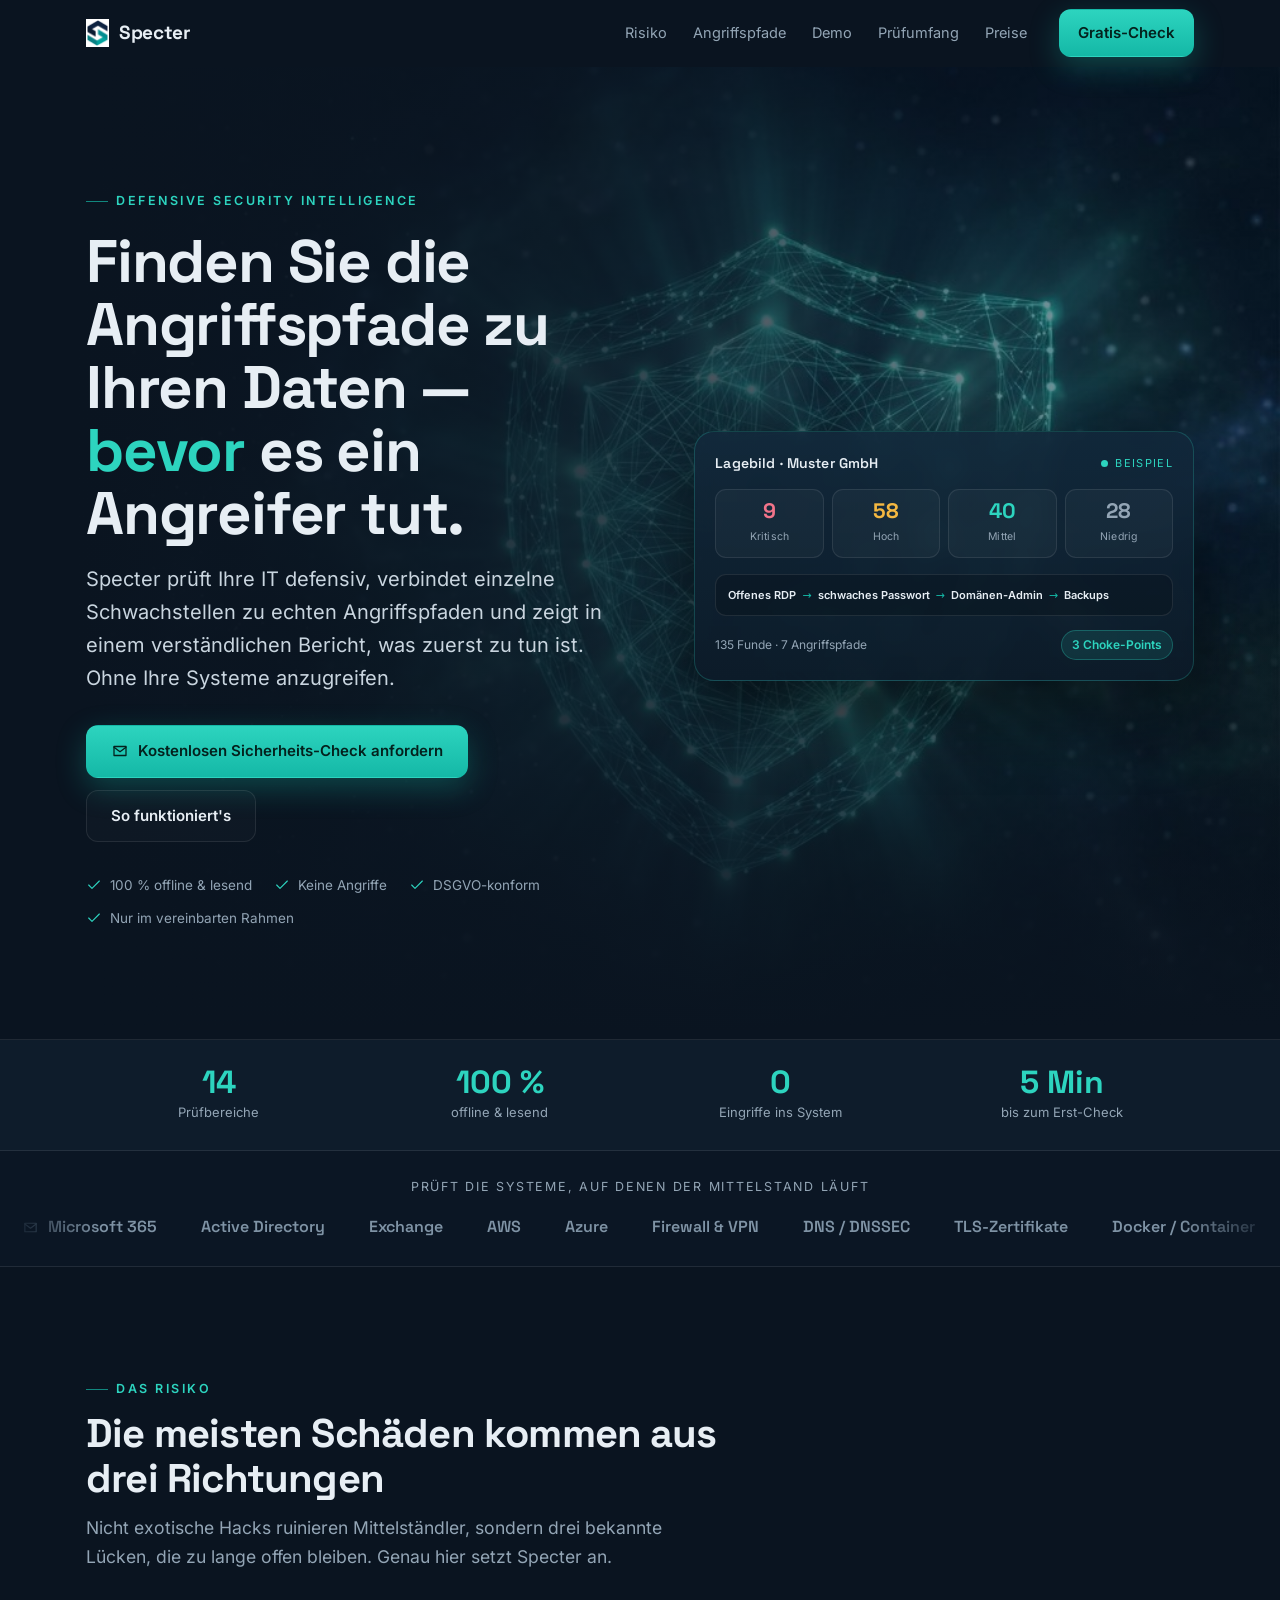
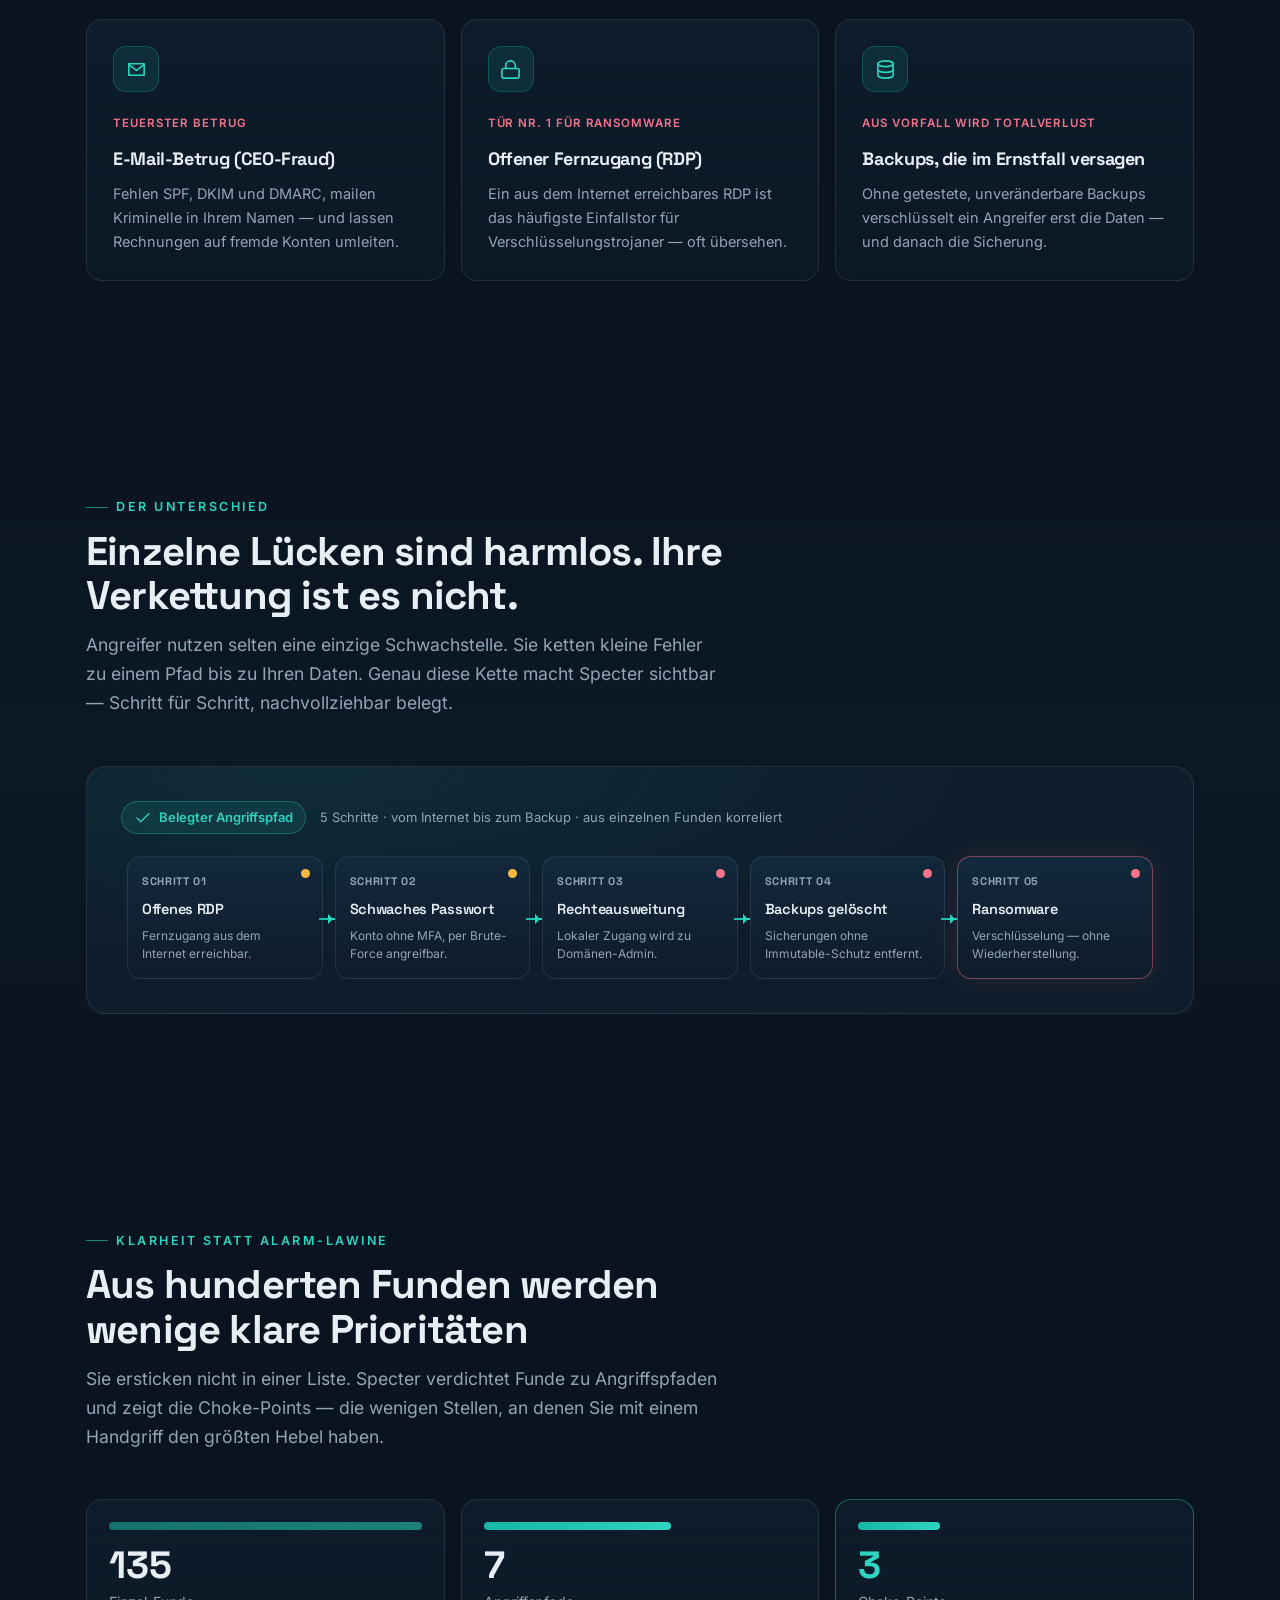
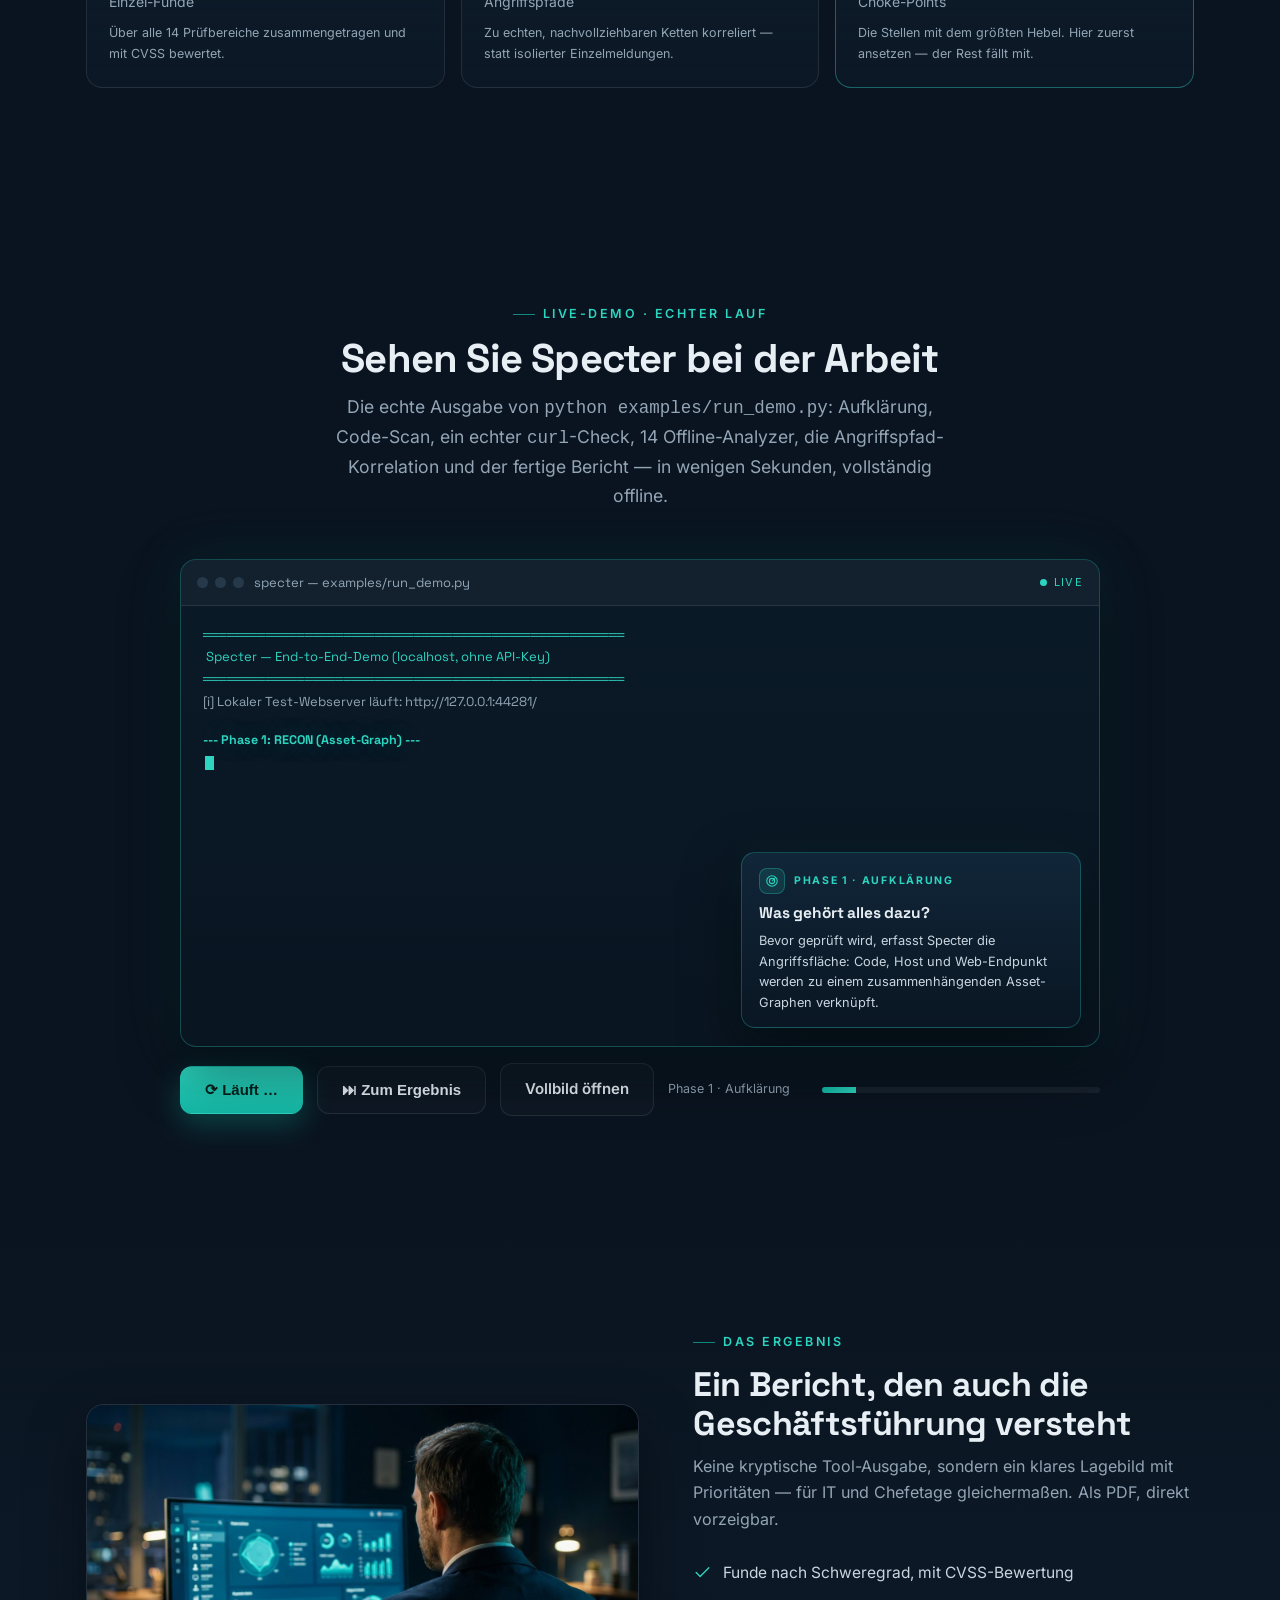
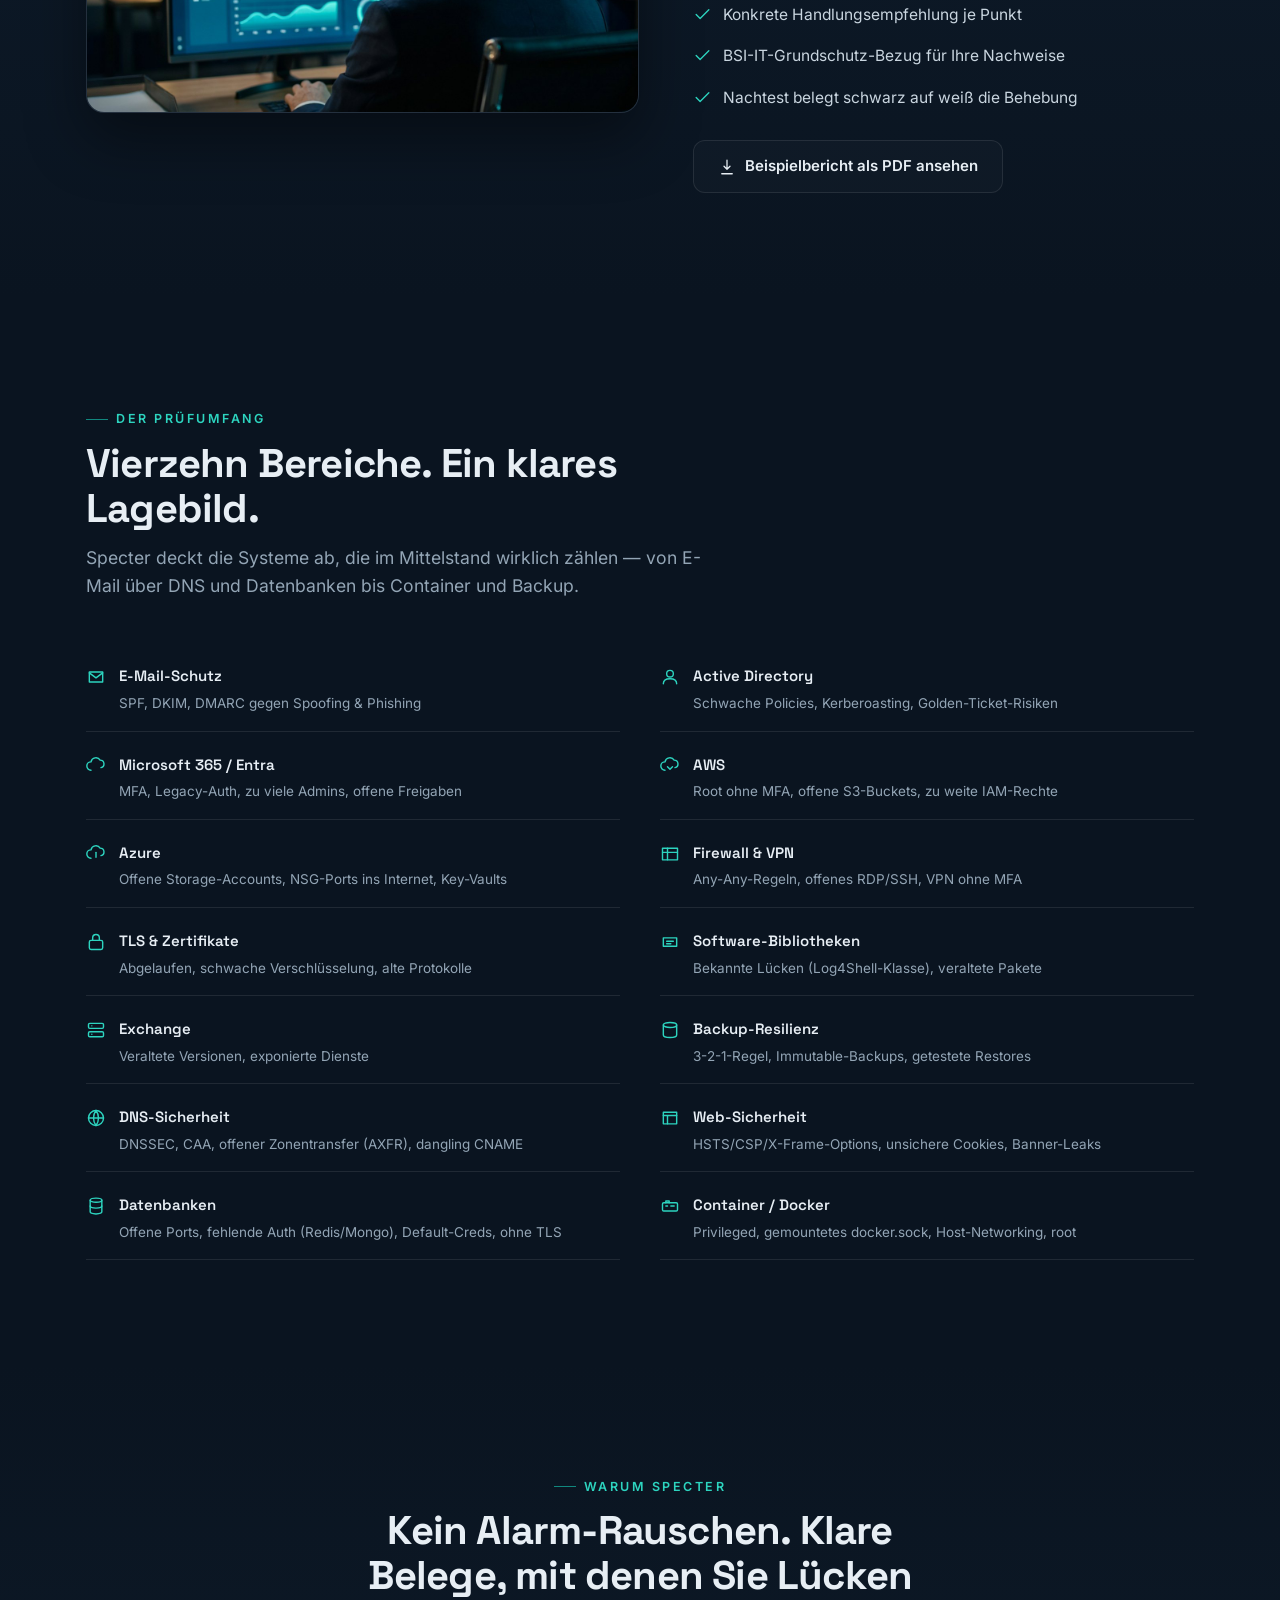
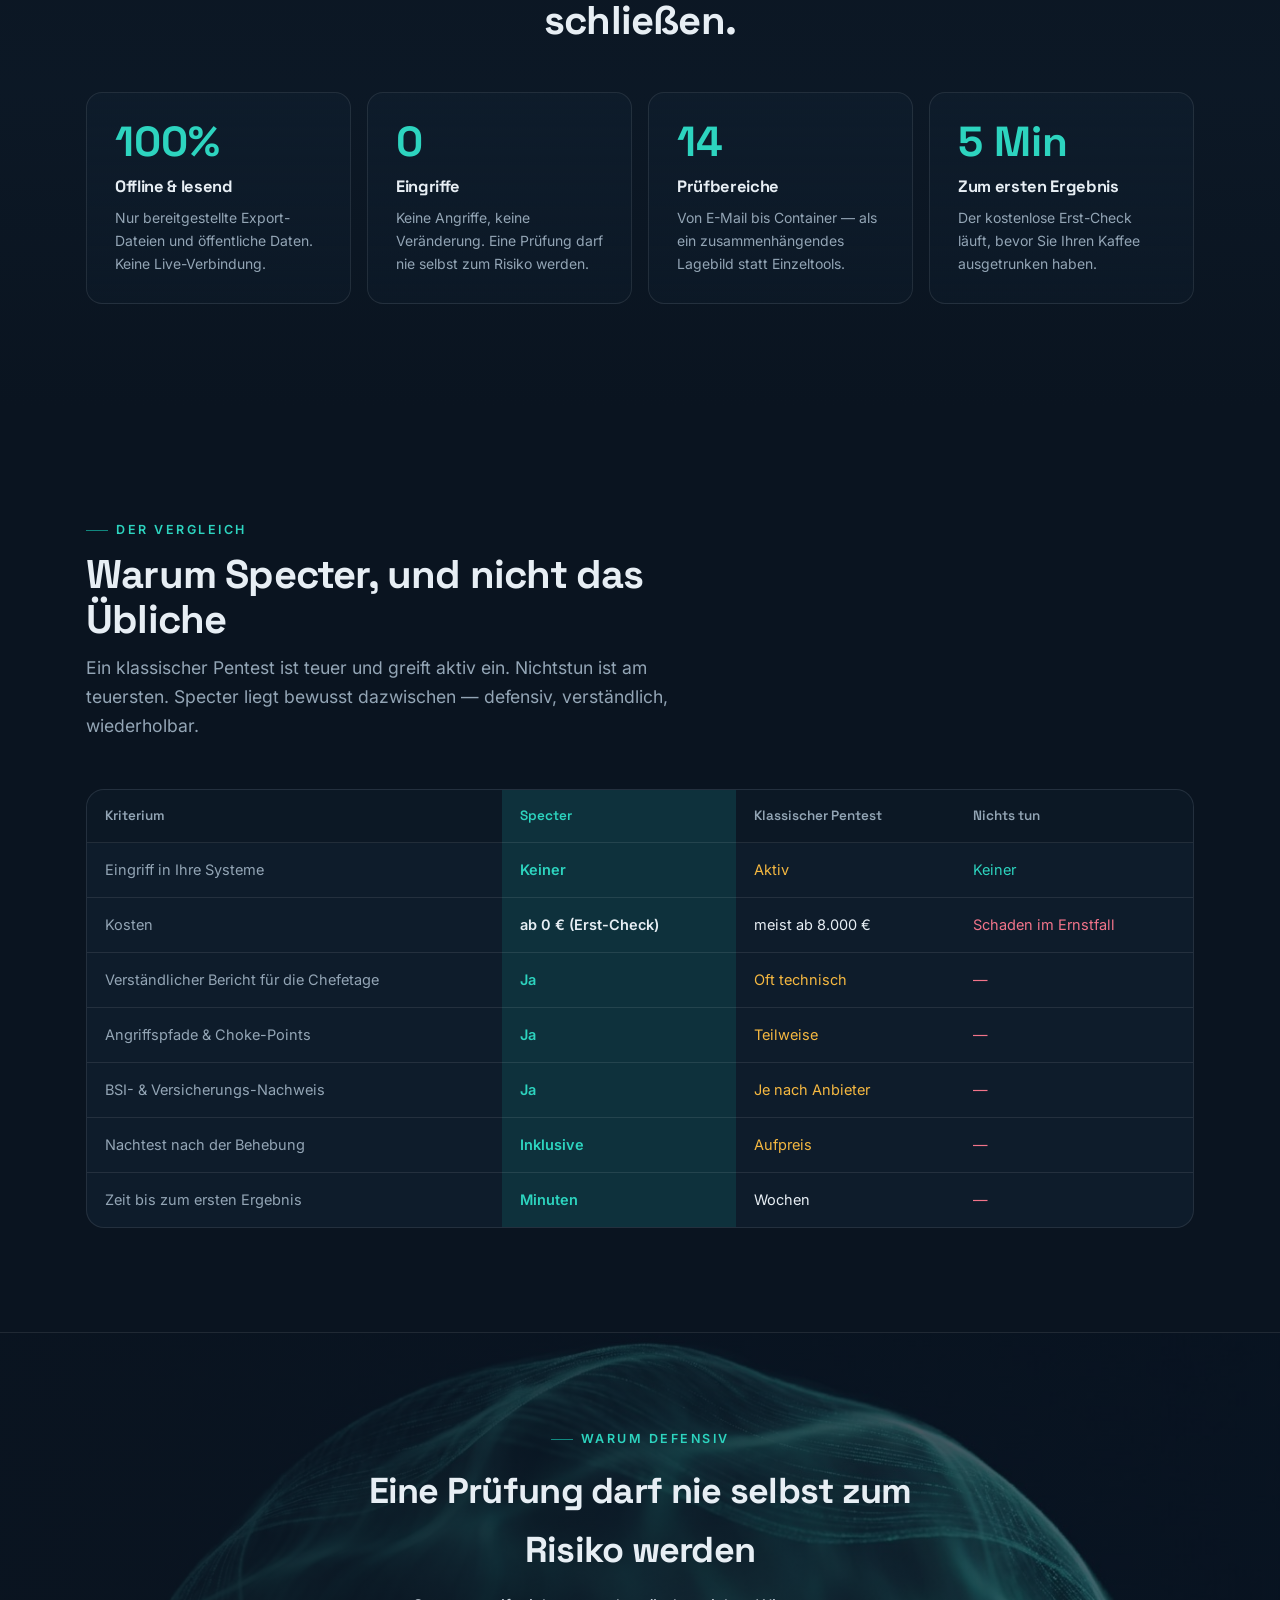
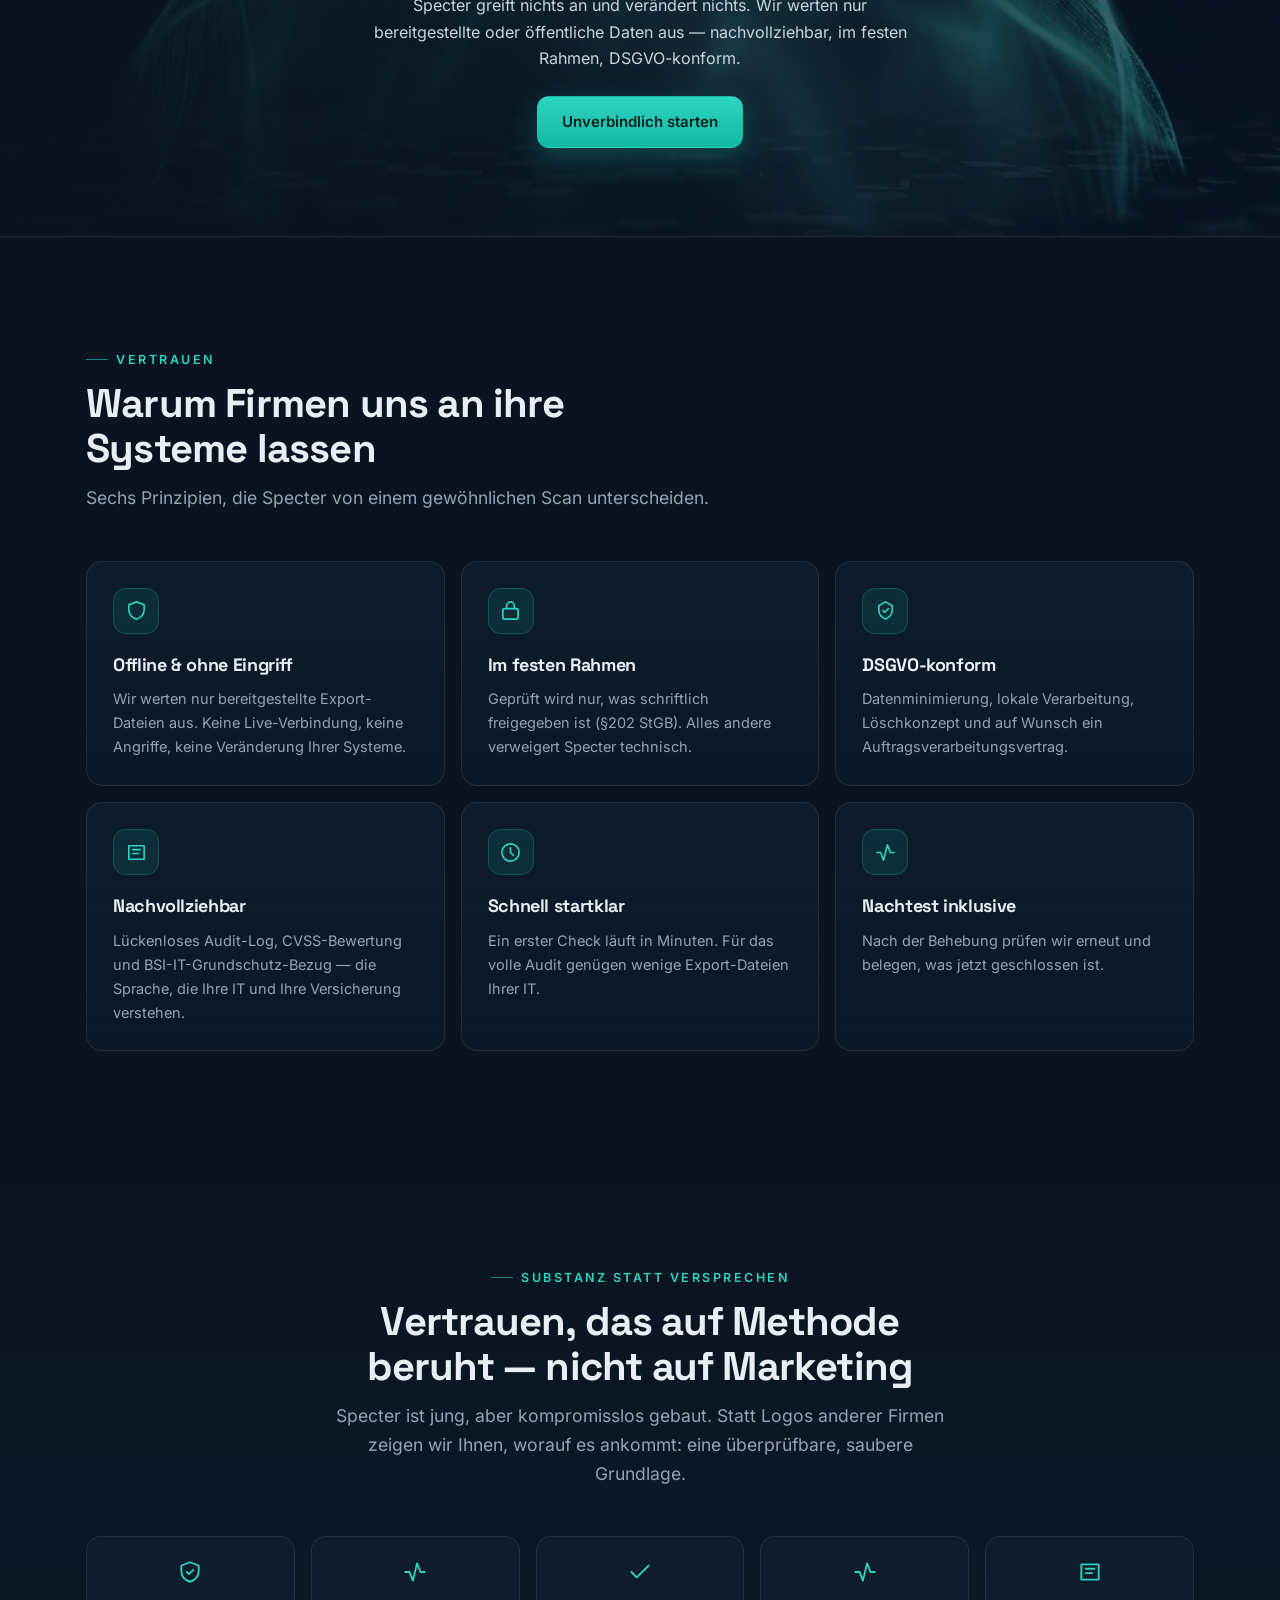
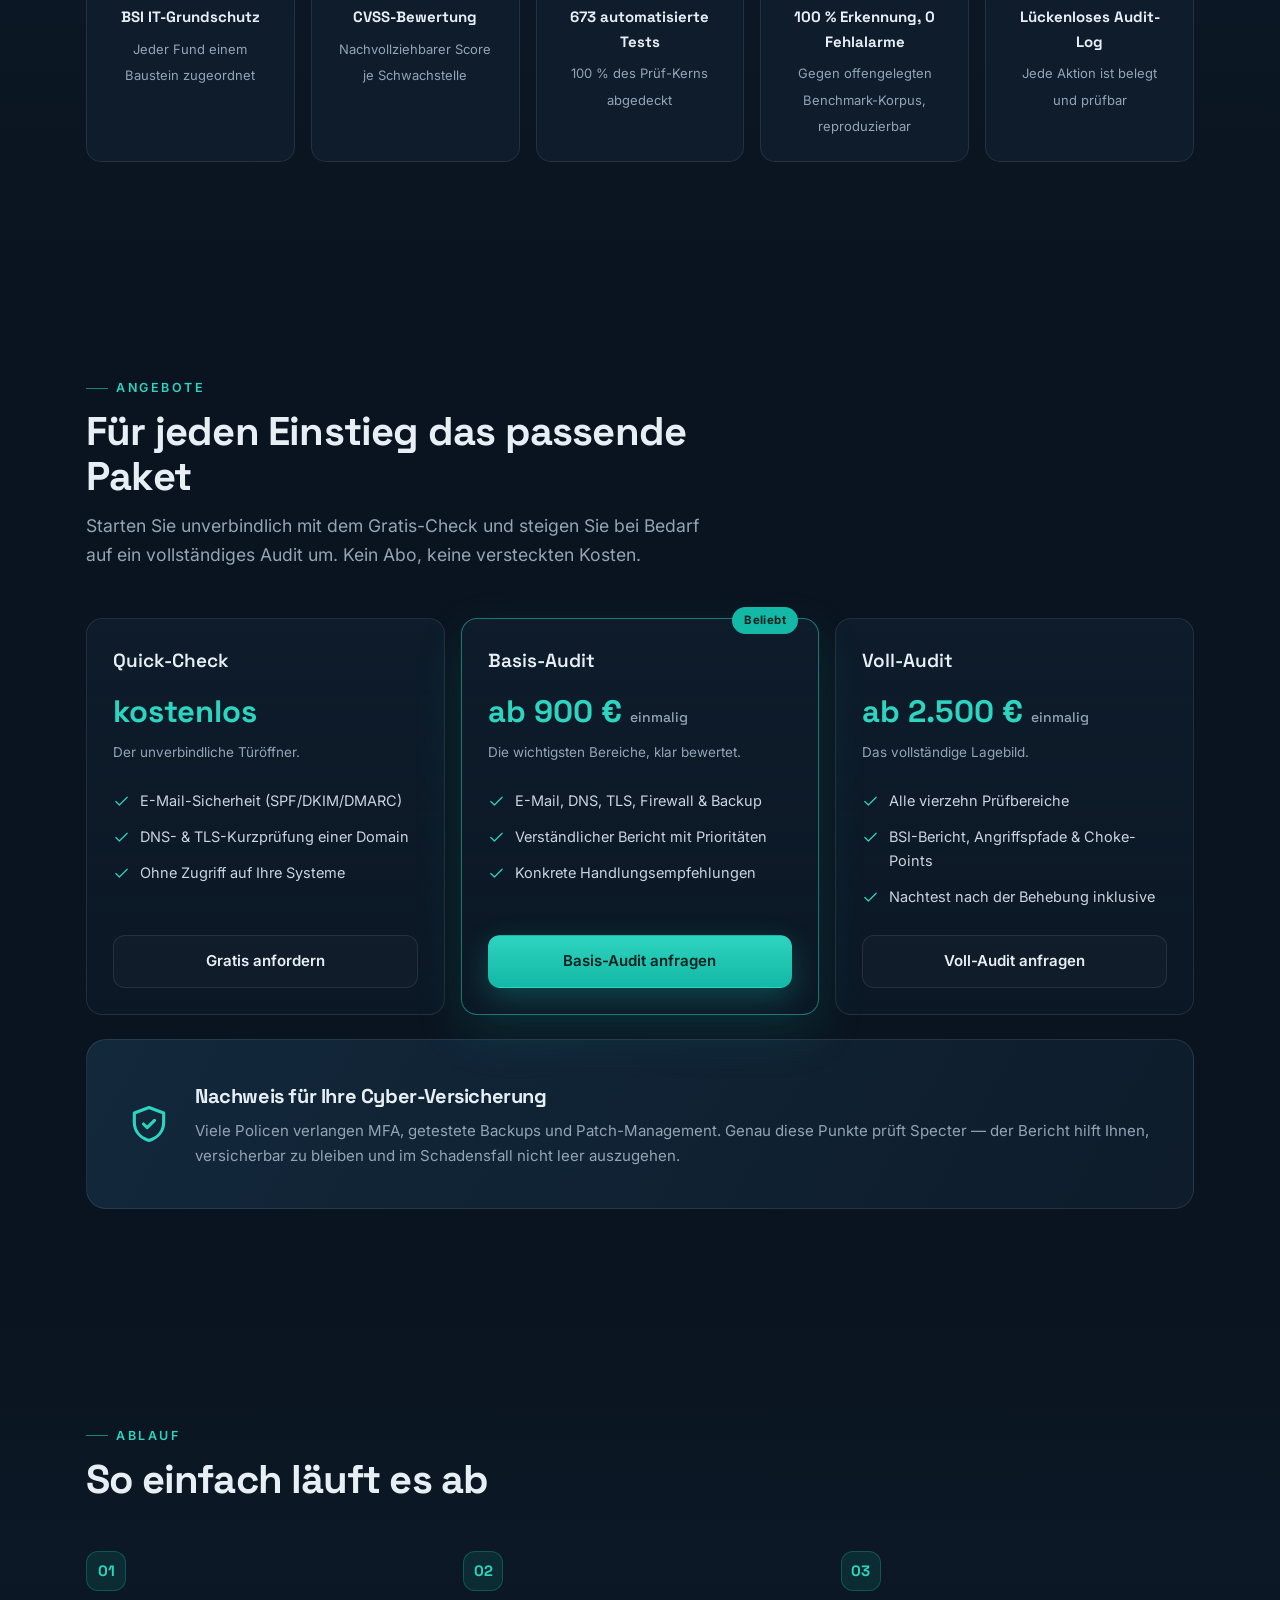
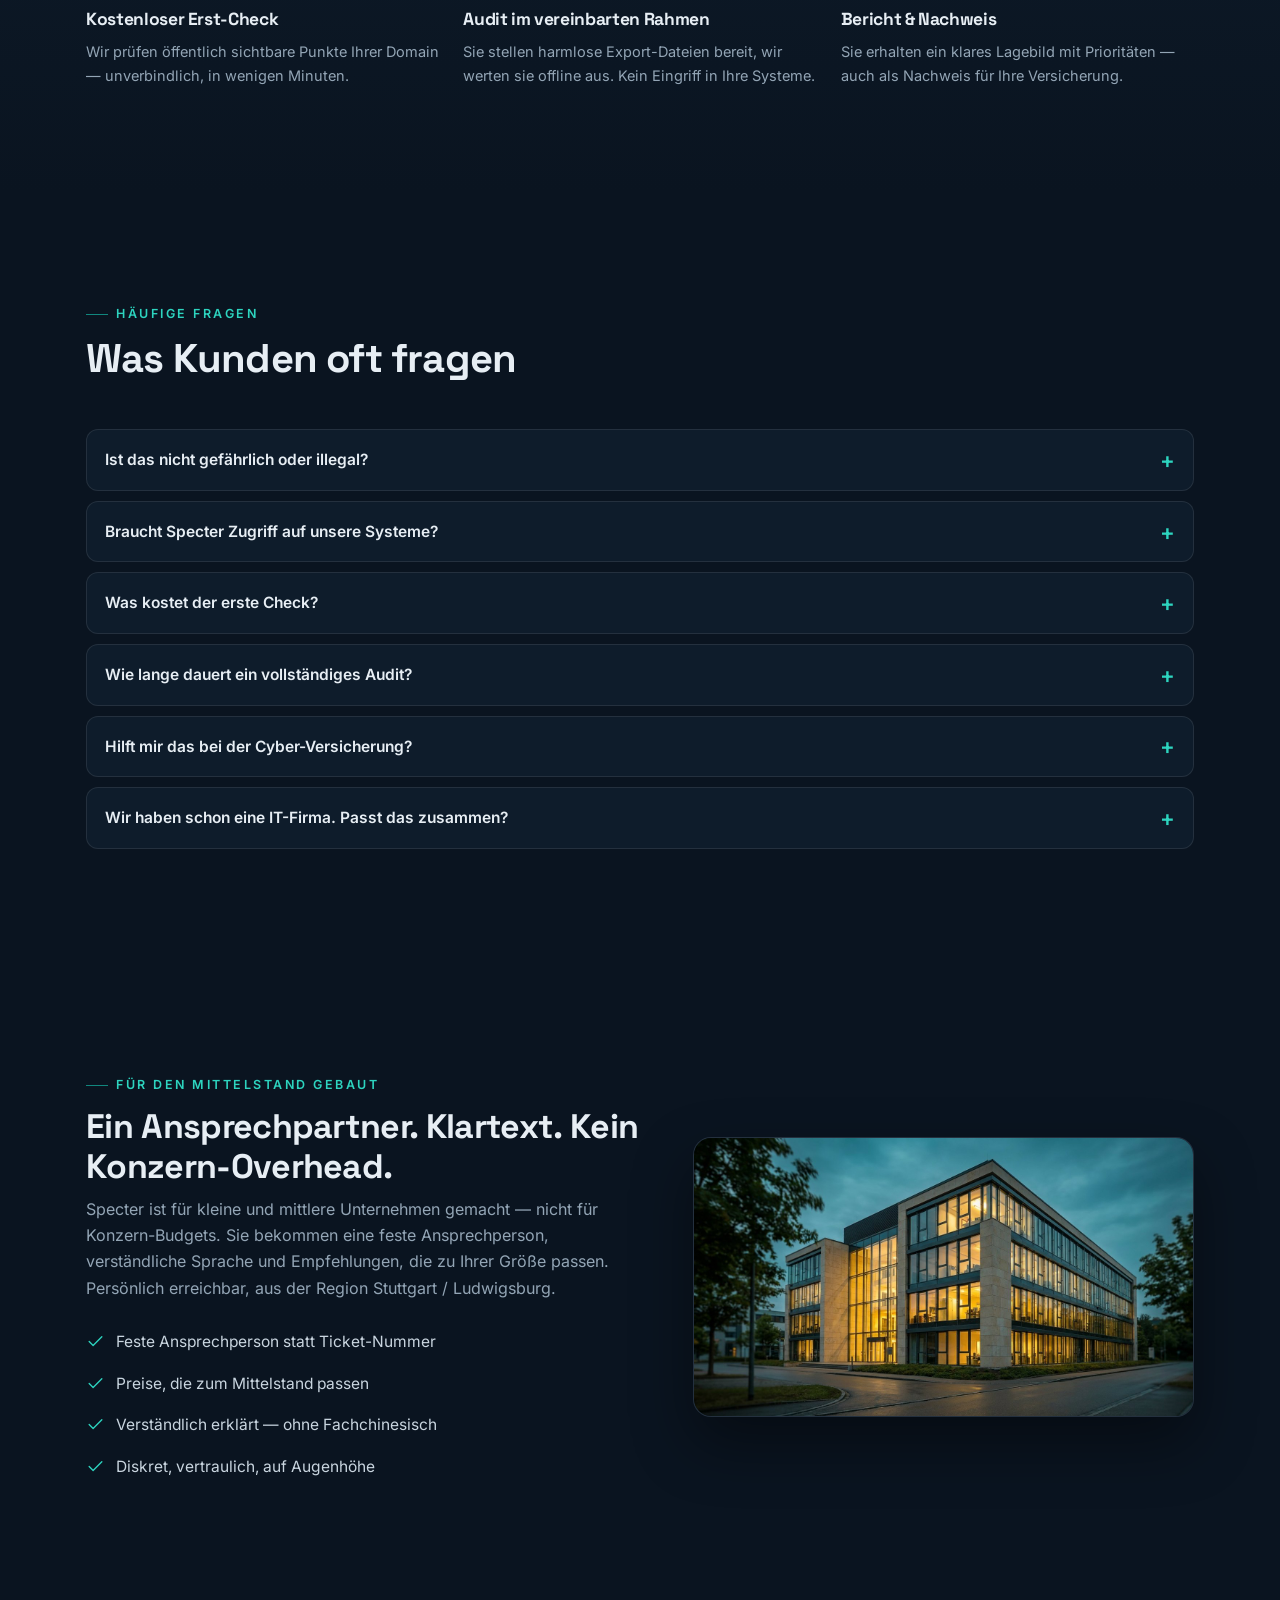
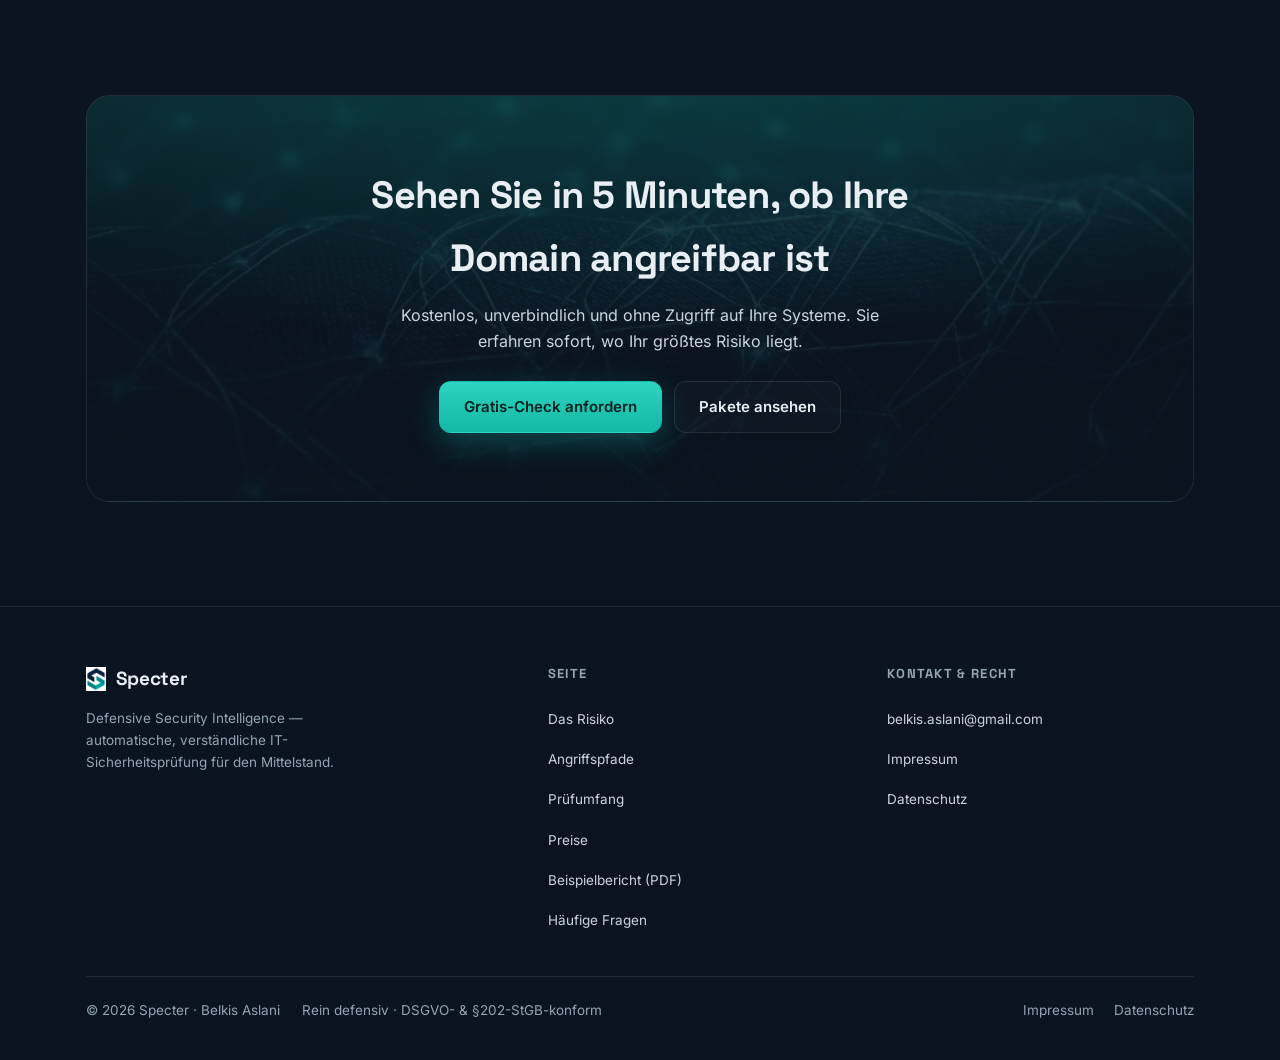
==== commit 6ce6b2fc: "Härtung: Analyzer robust gegen schmutzige Exporte + TLS-Aliasse/EC-Schlüssel Keine neuen Funktionen " ====
--- a/docs/index.html
+++ b/docs/index.html
@@ -735,7 +735,7 @@
       <div class="method">
         <div class="mtile reveal"><svg class="ic" aria-hidden="true" focusable="false" viewBox="0 0 24 24"><path d="M12 3l8 3v5c0 5-3.4 8.5-8 10-4.6-1.5-8-5-8-10V6z"/><path d="M9 12l2 2 4-4"/></svg><b>BSI IT-Grundschutz</b><span>Jeder Fund einem Baustein zugeordnet</span></div>
         <div class="mtile reveal"><svg class="ic" aria-hidden="true" focusable="false" viewBox="0 0 24 24"><path d="M3 12h4l3 8 4-16 3 8h4"/></svg><b>CVSS-Bewertung</b><span>Nachvollziehbarer Score je Schwachstelle</span></div>
-        <div class="mtile reveal"><svg class="ic" aria-hidden="true" focusable="false" viewBox="0 0 24 24"><path d="M20 6L9 17l-5-5"/></svg><b>646 automatisierte Tests</b><span>100&nbsp;% des Prüf-Kerns abgedeckt</span></div>
+        <div class="mtile reveal"><svg class="ic" aria-hidden="true" focusable="false" viewBox="0 0 24 24"><path d="M20 6L9 17l-5-5"/></svg><b>673 automatisierte Tests</b><span>100&nbsp;% des Prüf-Kerns abgedeckt</span></div>
         <div class="mtile reveal"><svg class="ic" aria-hidden="true" focusable="false" viewBox="0 0 24 24"><path d="M3 12h4l3 8 4-16 3 8h4"/></svg><b>100&nbsp;% Erkennung, 0 Fehlalarme</b><span>Gegen offengelegten Benchmark-Korpus, reproduzierbar</span></div>
         <div class="mtile reveal"><svg class="ic" aria-hidden="true" focusable="false" viewBox="0 0 24 24"><path d="M4 5h16v14H4z"/><path d="M8 9h8M8 13h6"/></svg><b>Lückenloses Audit-Log</b><span>Jede Aktion ist belegt und prüfbar</span></div>
       </div>
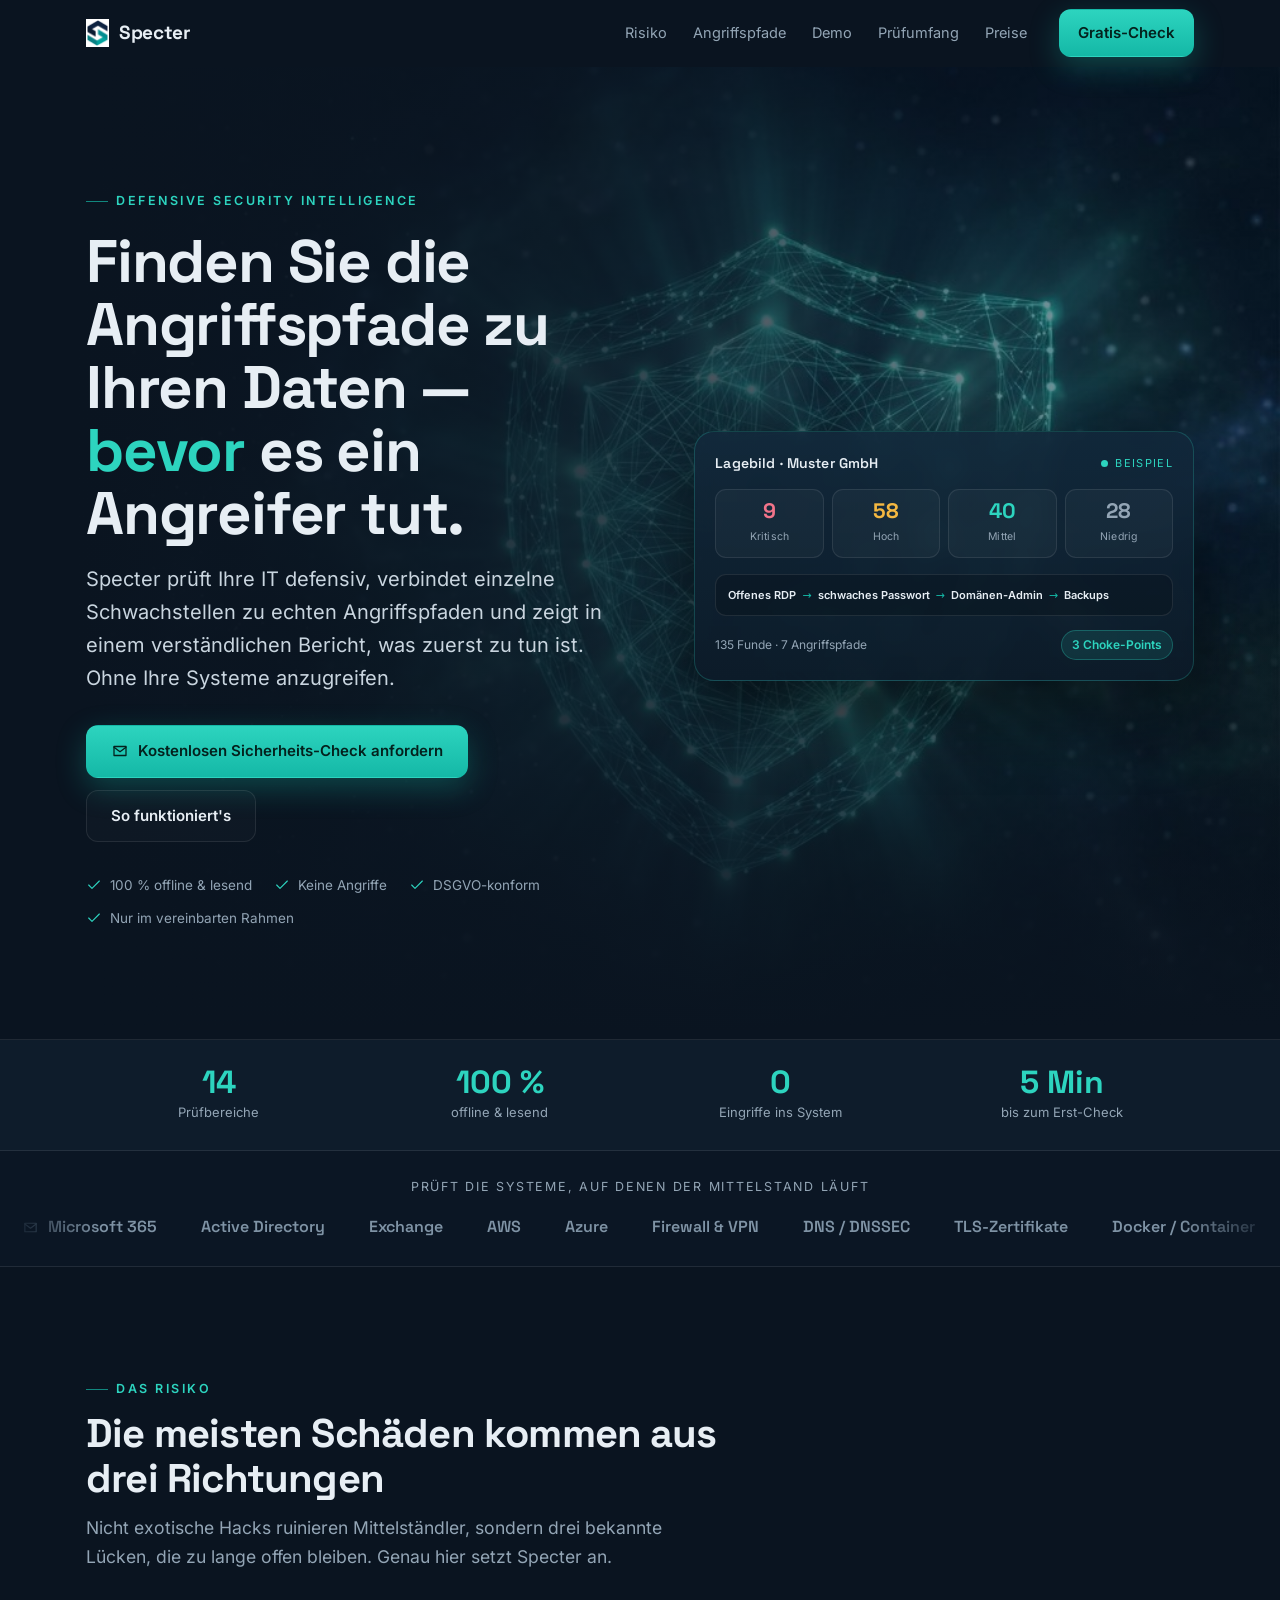
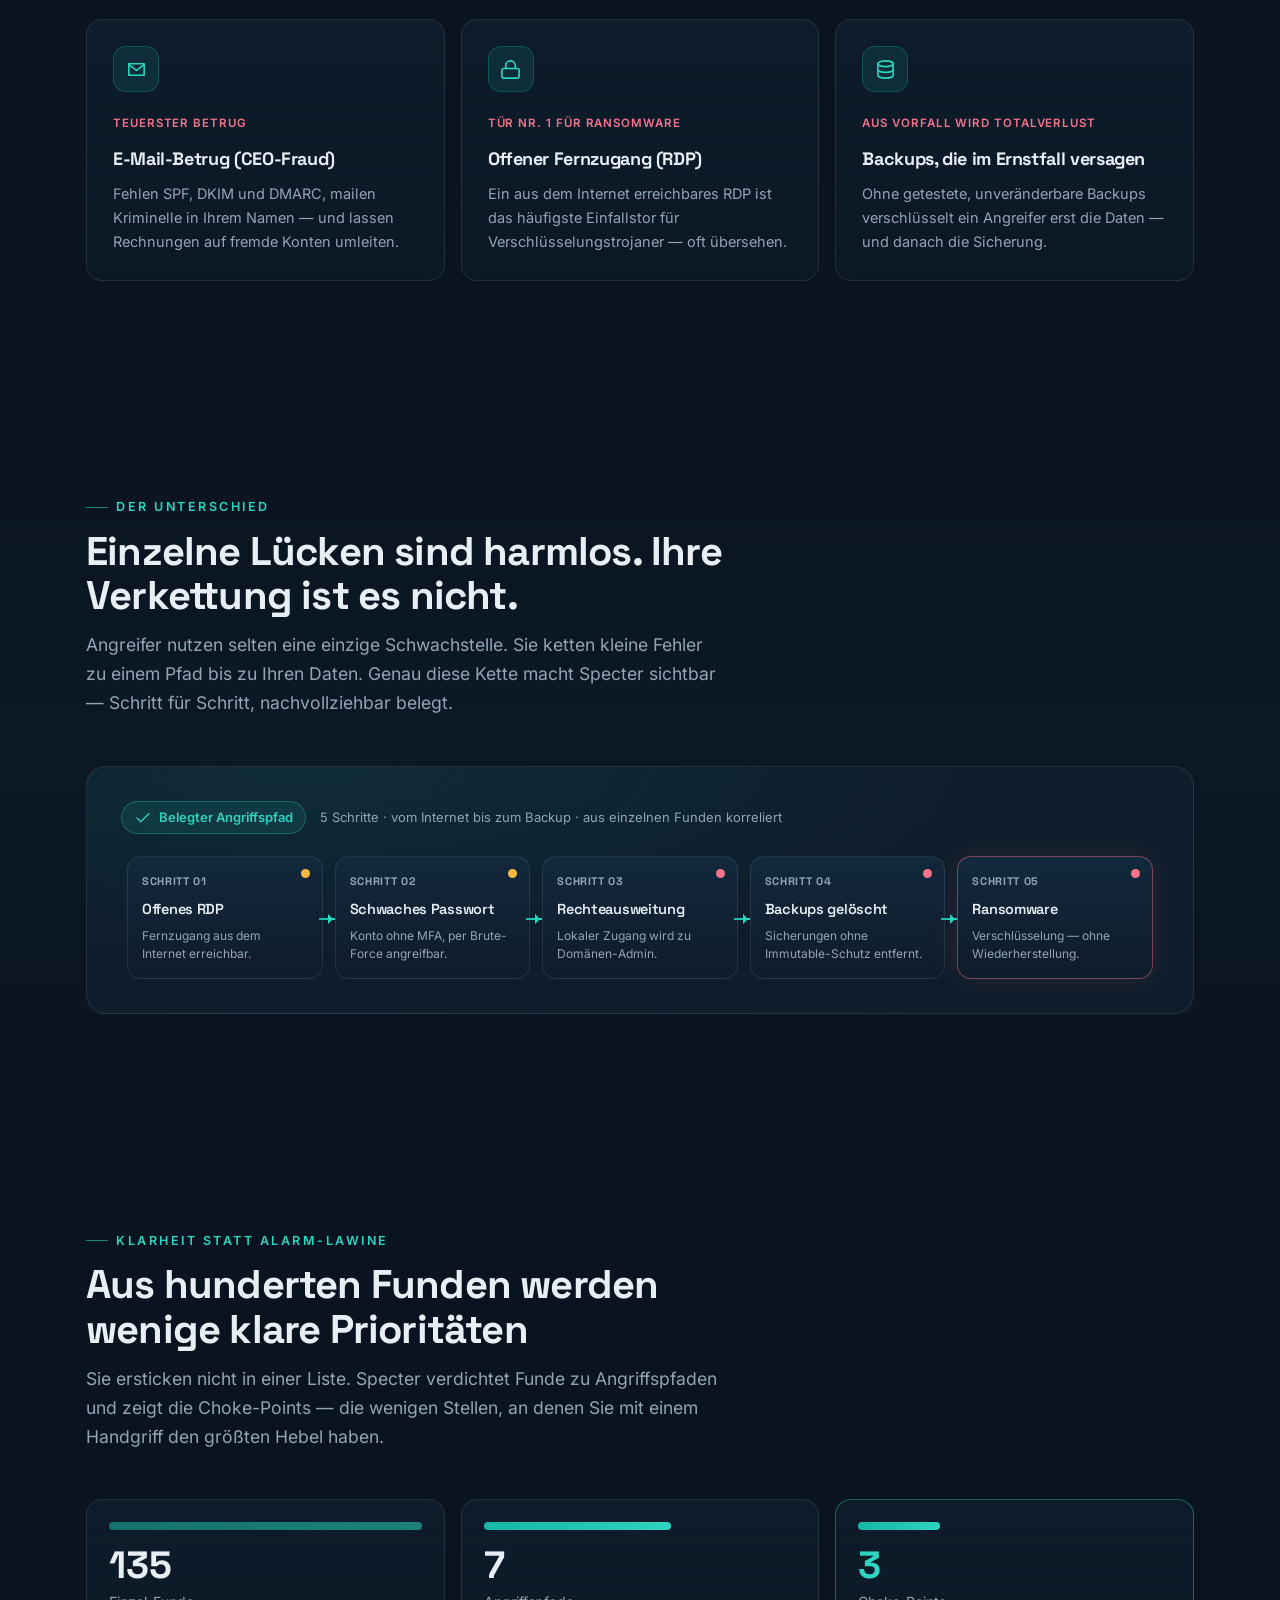
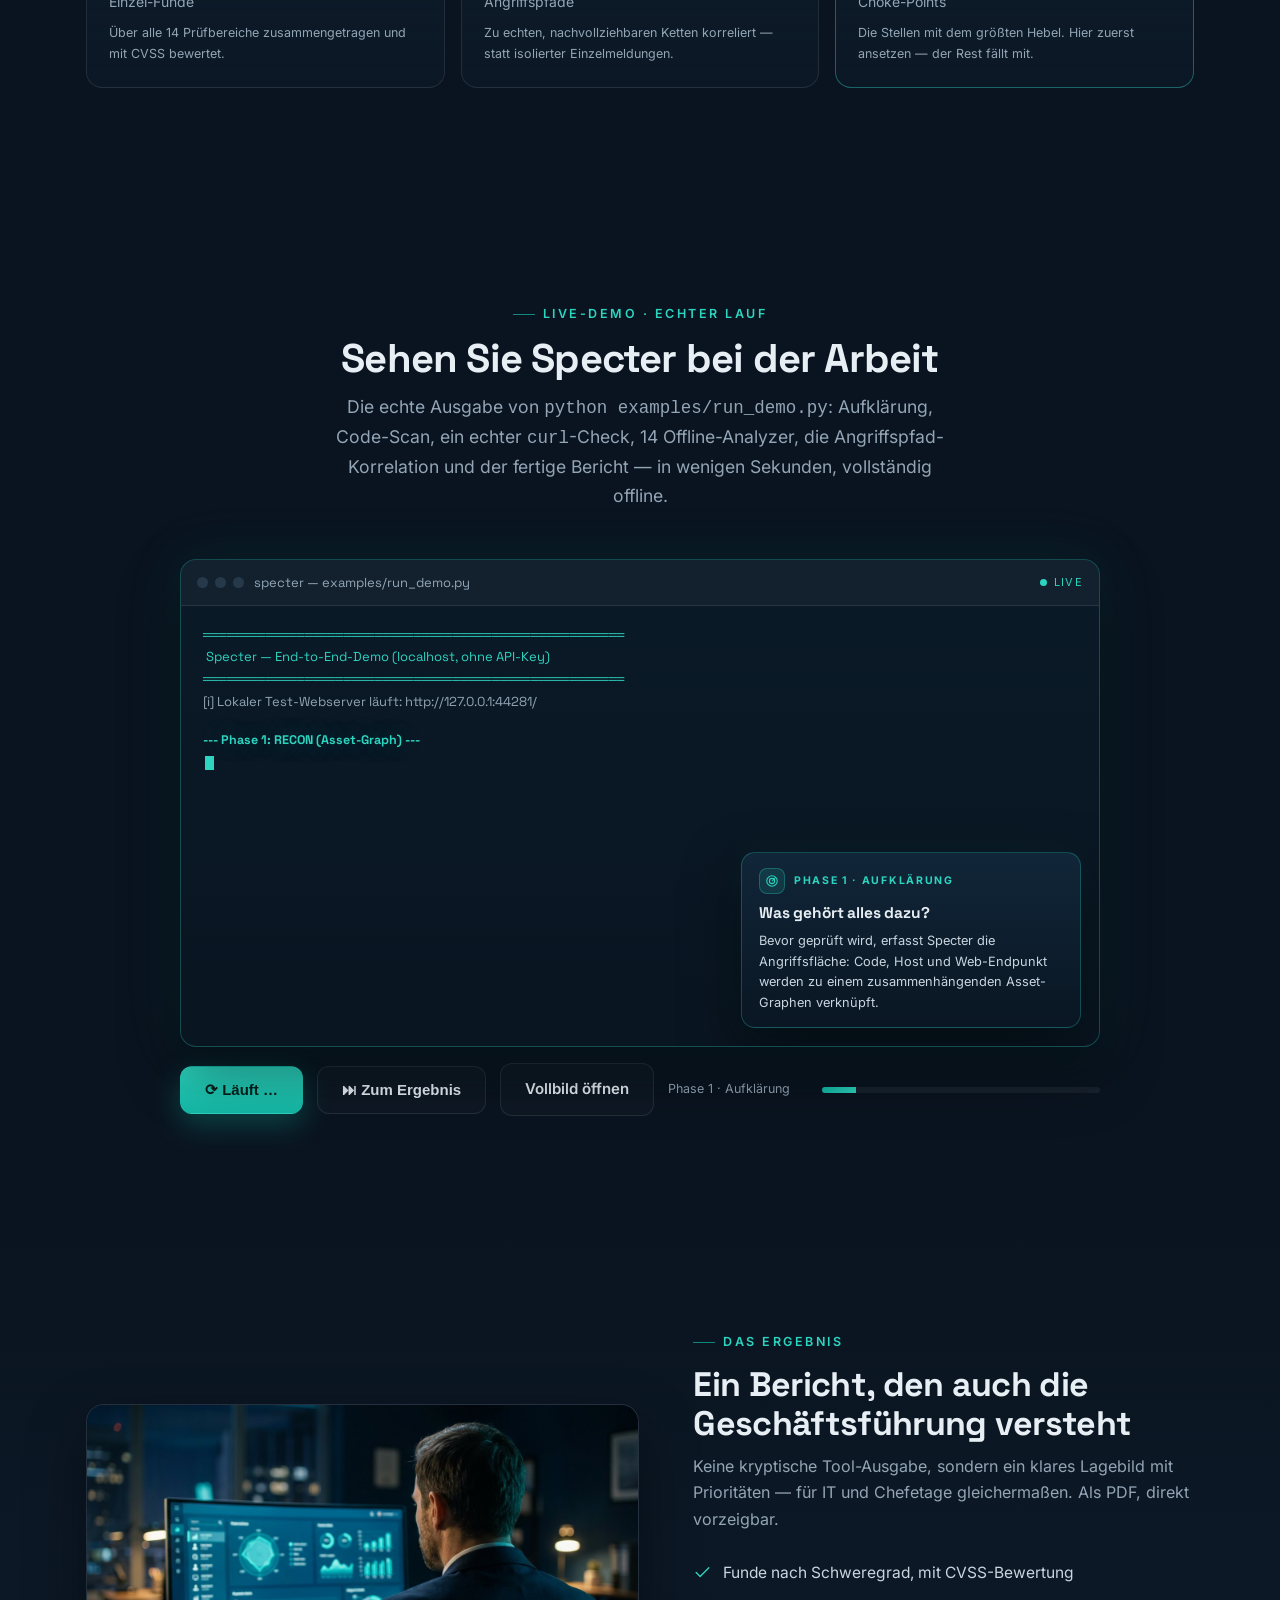
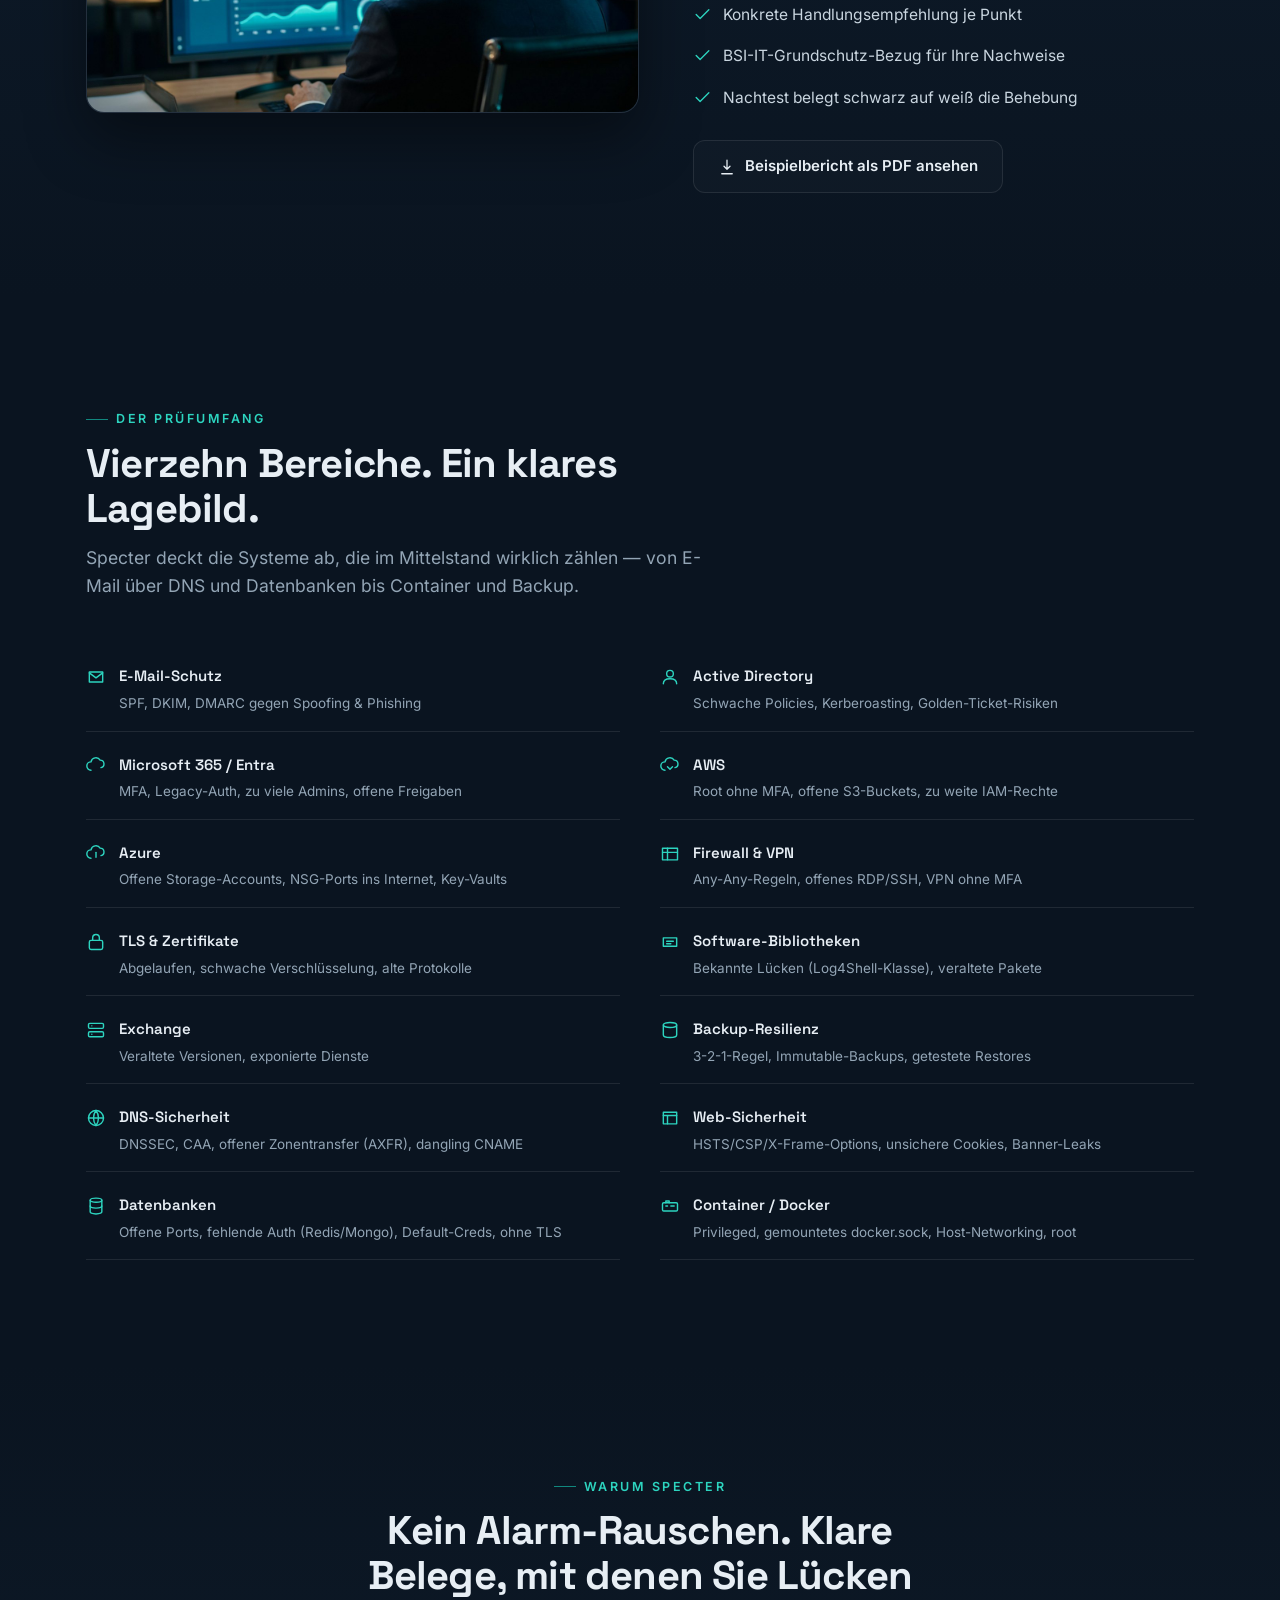
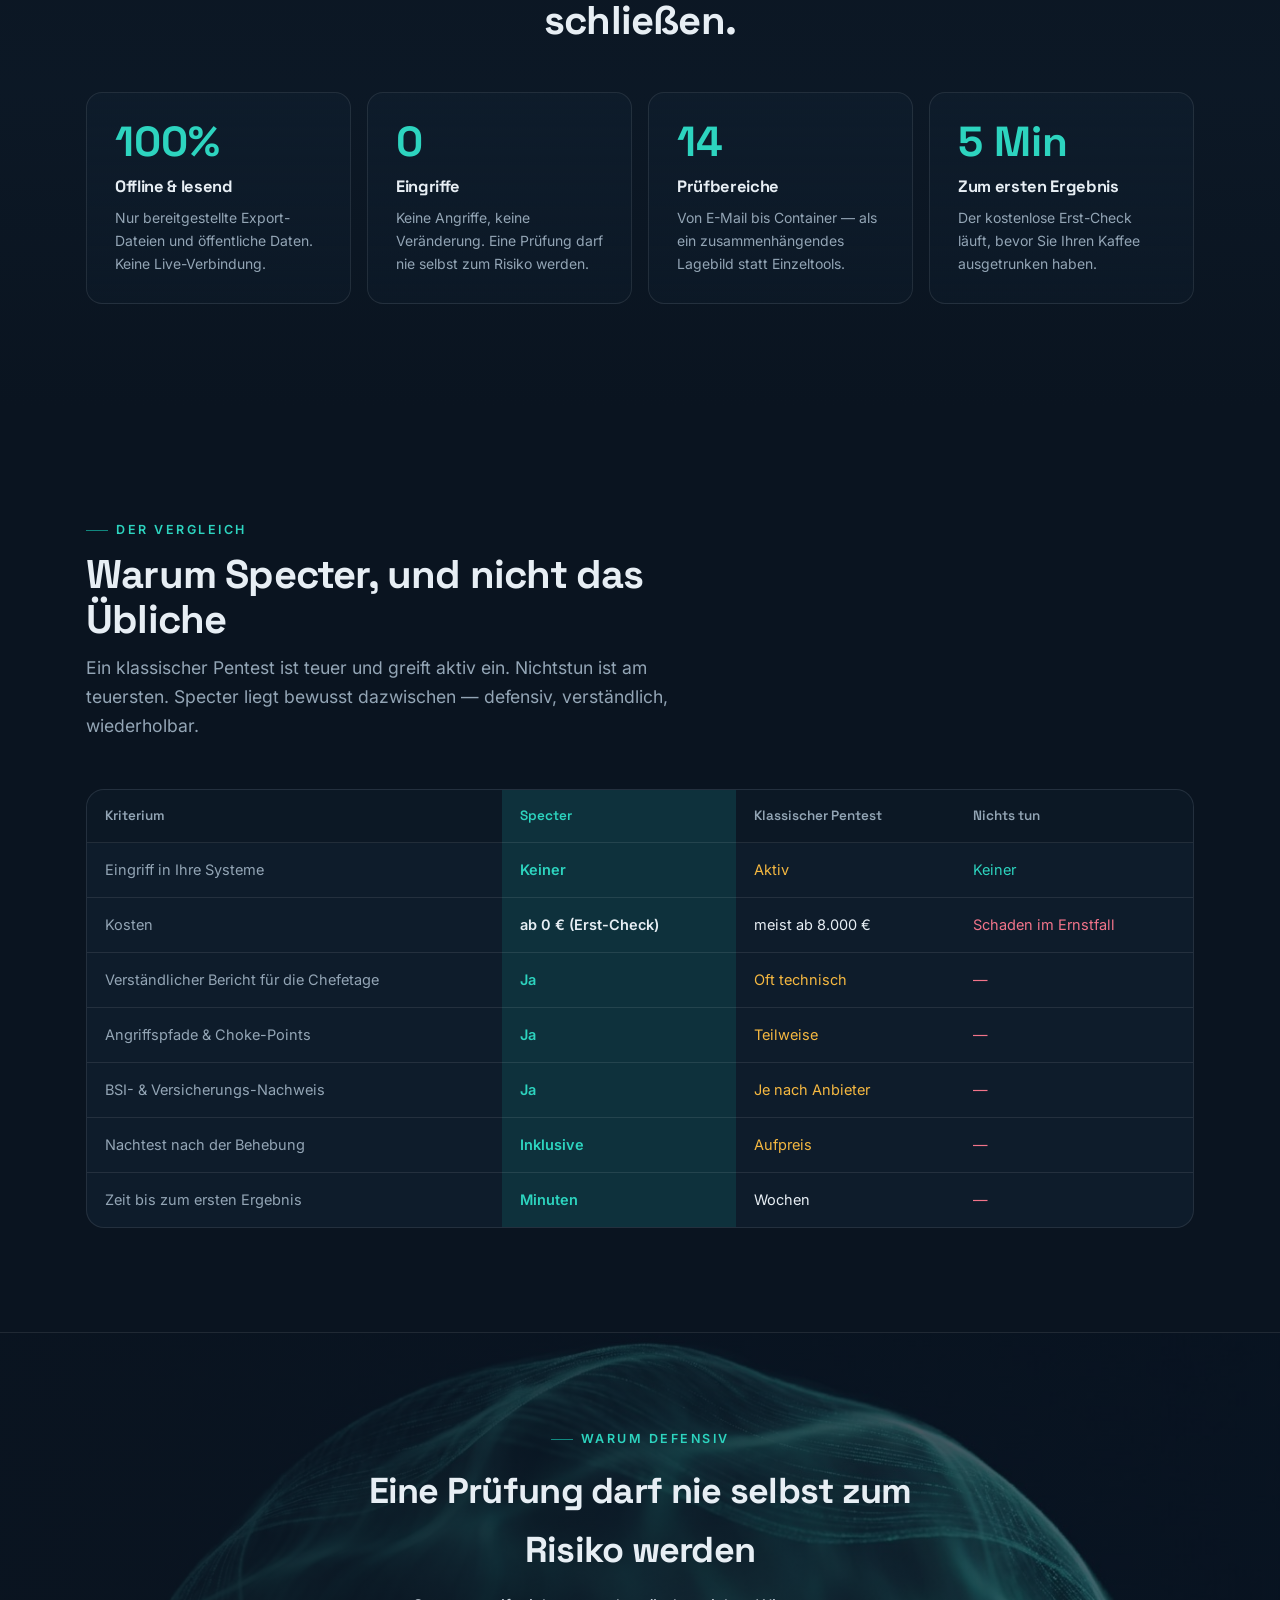
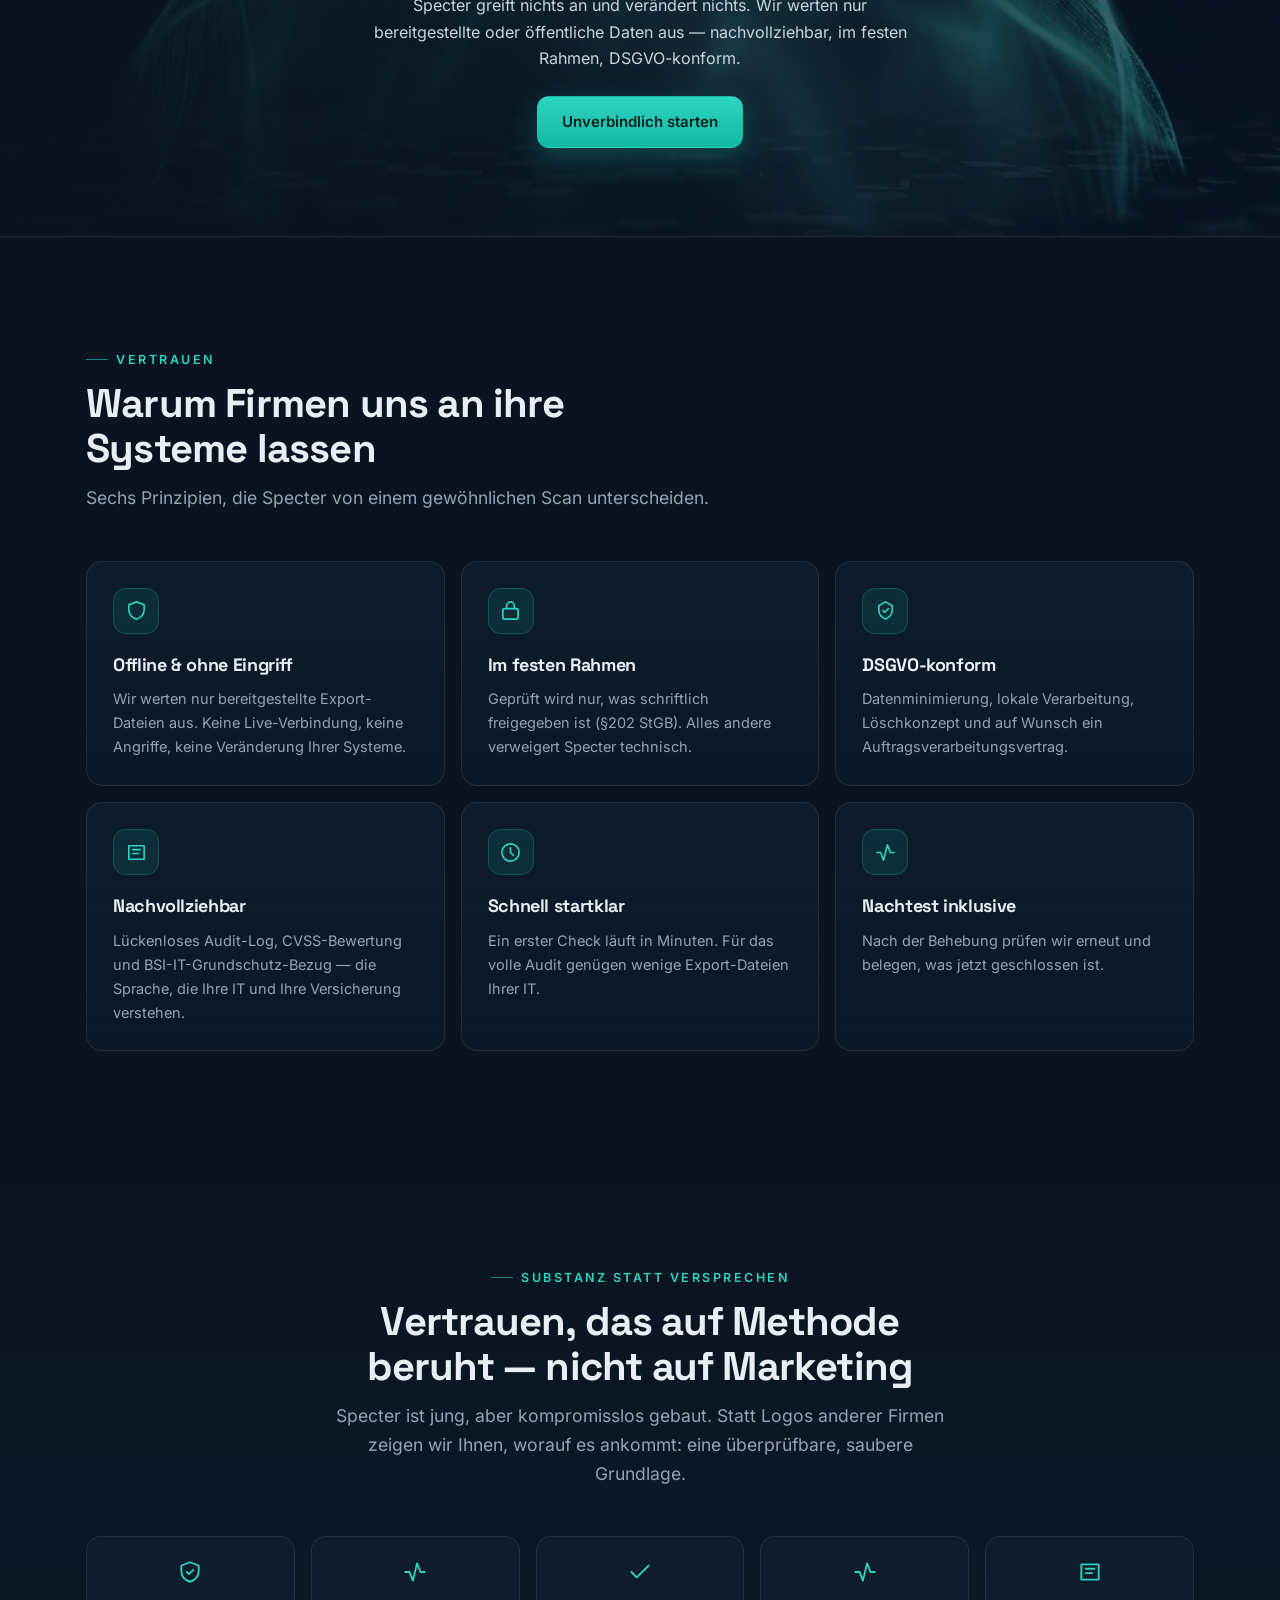
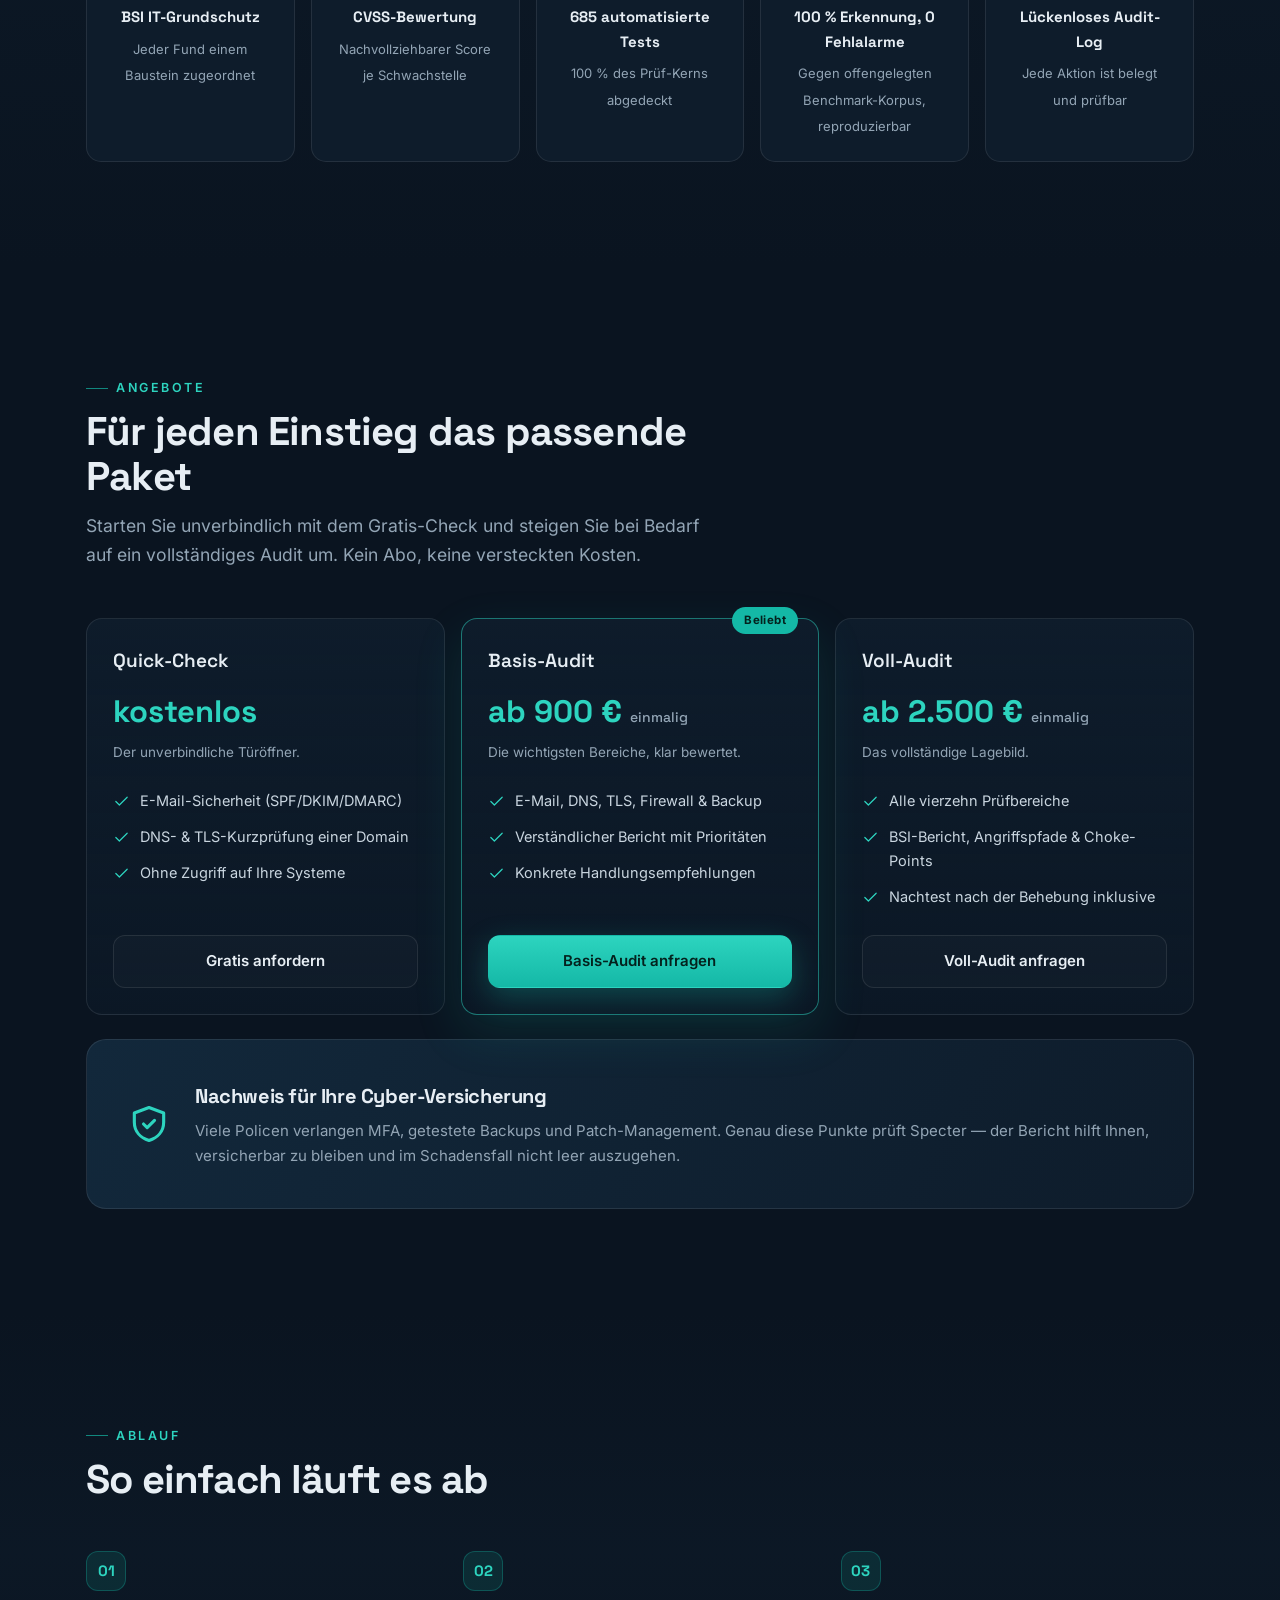
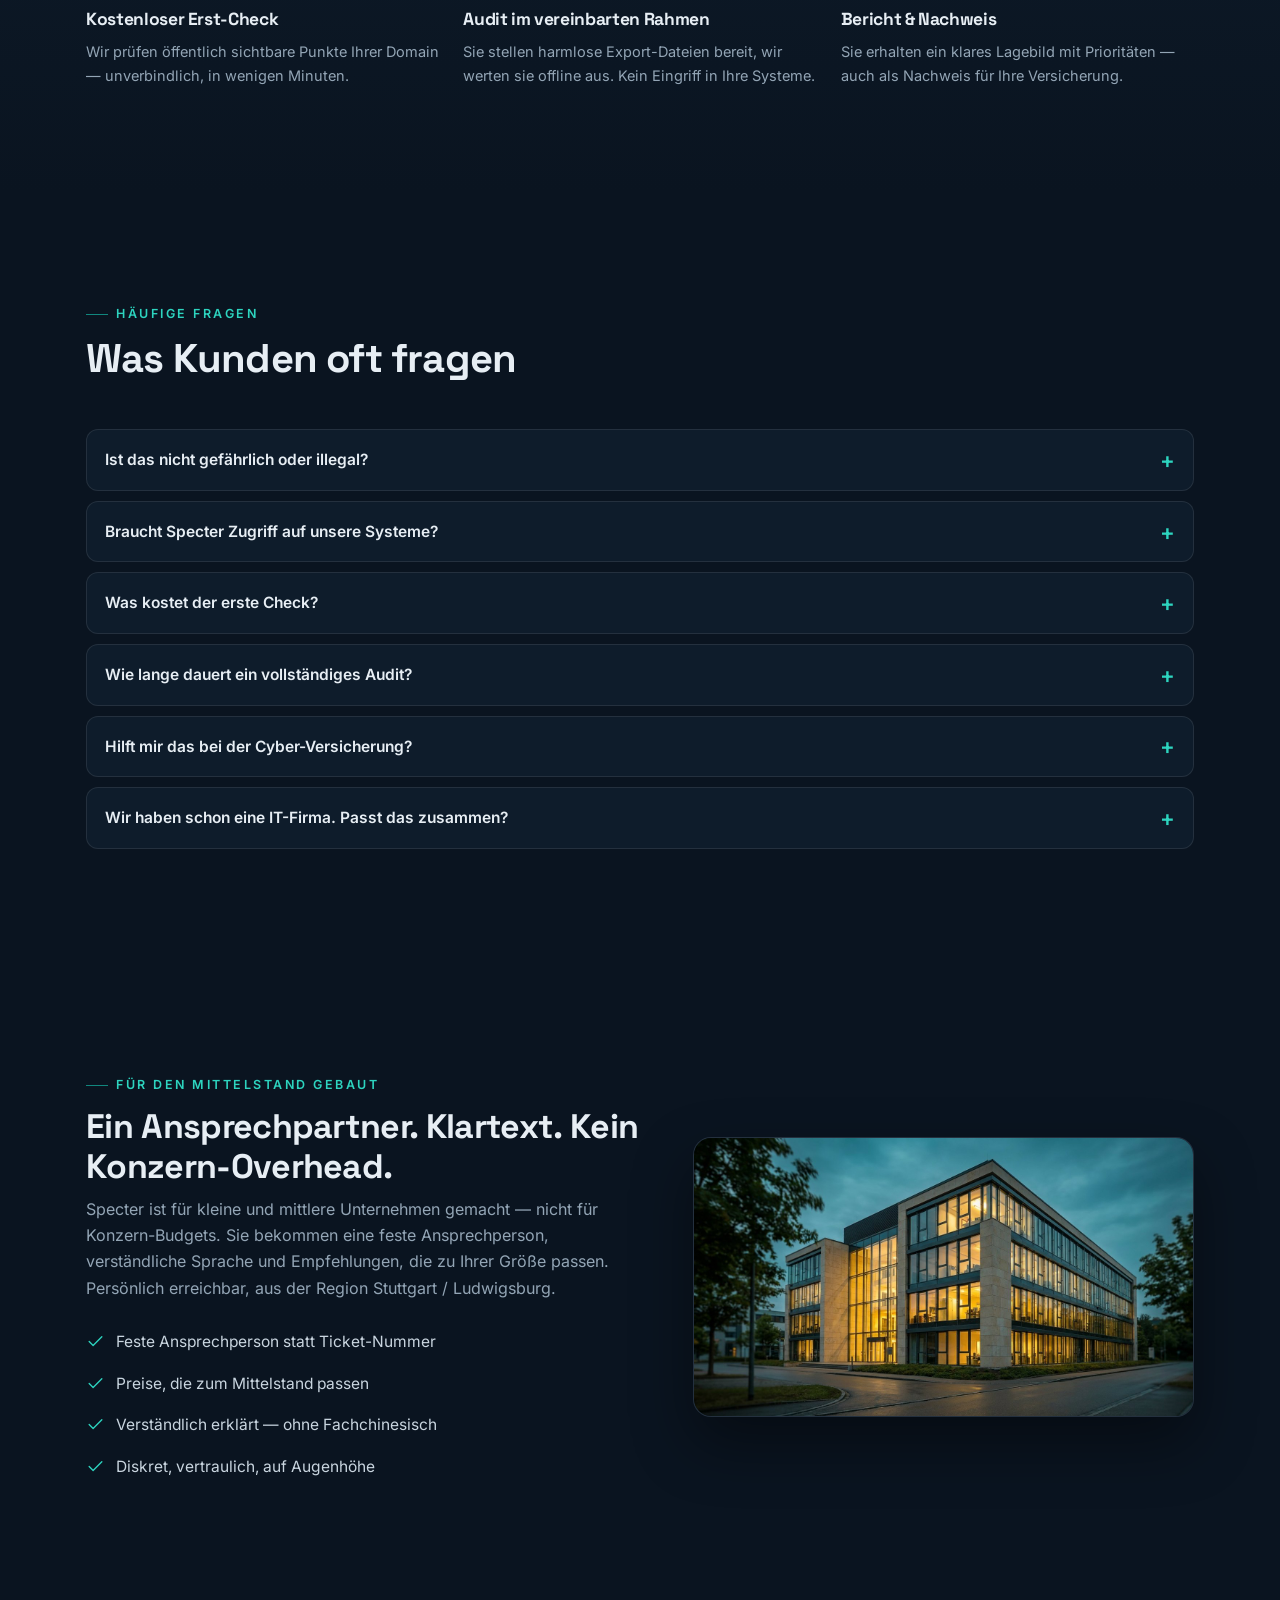
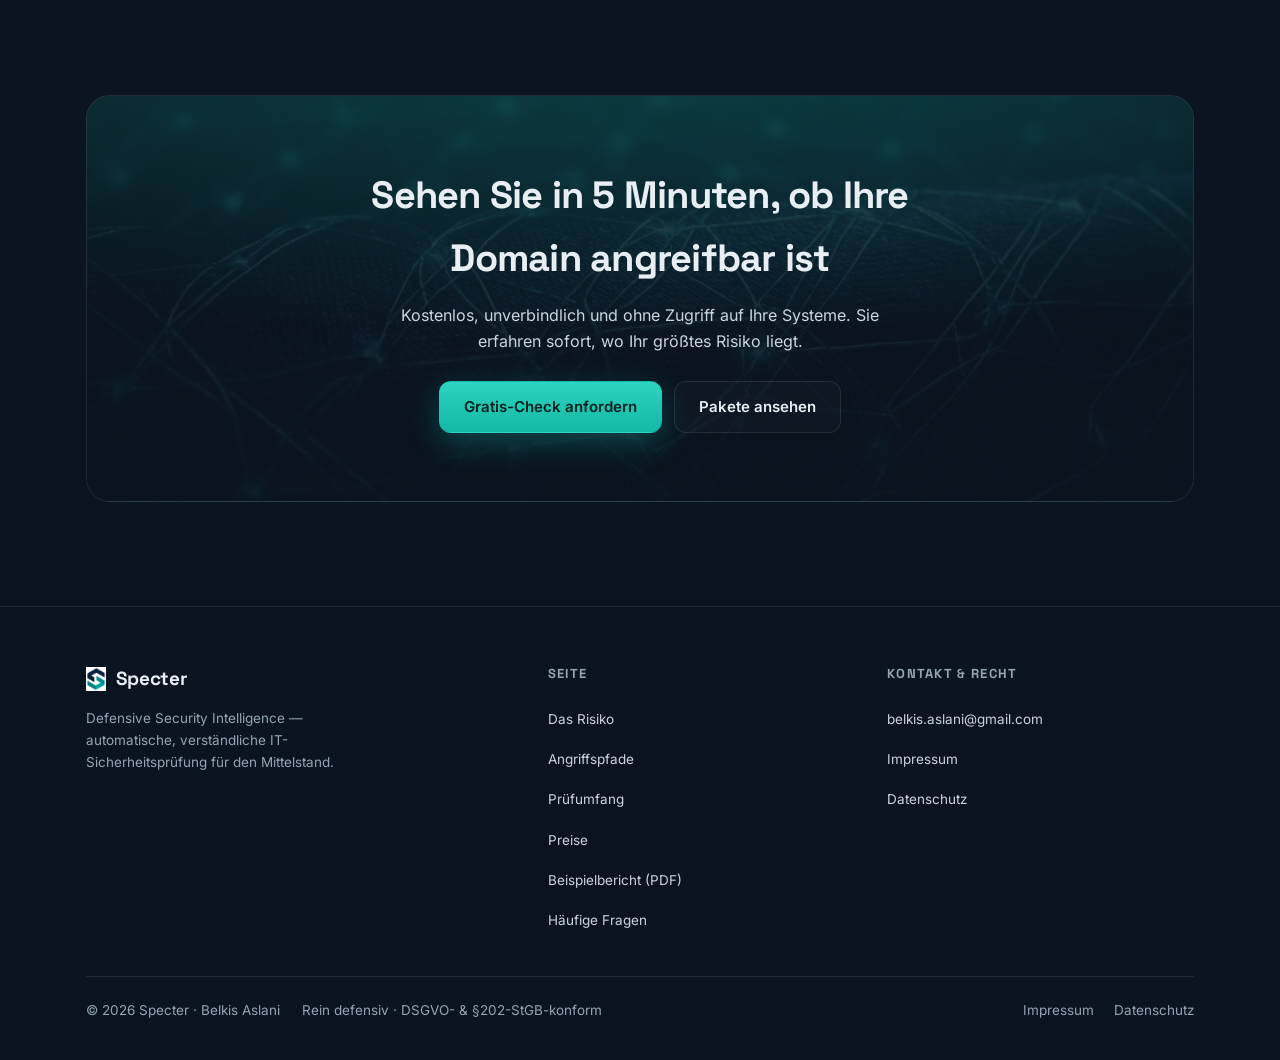
==== commit 1c0a38c4: "Report-Injection-Härtung + proprietäre Lizenz & Marktreife-Packaging Ausgangspunkt: adversariale Prü" ====
--- a/docs/index.html
+++ b/docs/index.html
@@ -735,7 +735,7 @@
       <div class="method">
         <div class="mtile reveal"><svg class="ic" aria-hidden="true" focusable="false" viewBox="0 0 24 24"><path d="M12 3l8 3v5c0 5-3.4 8.5-8 10-4.6-1.5-8-5-8-10V6z"/><path d="M9 12l2 2 4-4"/></svg><b>BSI IT-Grundschutz</b><span>Jeder Fund einem Baustein zugeordnet</span></div>
         <div class="mtile reveal"><svg class="ic" aria-hidden="true" focusable="false" viewBox="0 0 24 24"><path d="M3 12h4l3 8 4-16 3 8h4"/></svg><b>CVSS-Bewertung</b><span>Nachvollziehbarer Score je Schwachstelle</span></div>
-        <div class="mtile reveal"><svg class="ic" aria-hidden="true" focusable="false" viewBox="0 0 24 24"><path d="M20 6L9 17l-5-5"/></svg><b>673 automatisierte Tests</b><span>100&nbsp;% des Prüf-Kerns abgedeckt</span></div>
+        <div class="mtile reveal"><svg class="ic" aria-hidden="true" focusable="false" viewBox="0 0 24 24"><path d="M20 6L9 17l-5-5"/></svg><b>685 automatisierte Tests</b><span>100&nbsp;% des Prüf-Kerns abgedeckt</span></div>
         <div class="mtile reveal"><svg class="ic" aria-hidden="true" focusable="false" viewBox="0 0 24 24"><path d="M3 12h4l3 8 4-16 3 8h4"/></svg><b>100&nbsp;% Erkennung, 0 Fehlalarme</b><span>Gegen offengelegten Benchmark-Korpus, reproduzierbar</span></div>
         <div class="mtile reveal"><svg class="ic" aria-hidden="true" focusable="false" viewBox="0 0 24 24"><path d="M4 5h16v14H4z"/><path d="M8 9h8M8 13h6"/></svg><b>Lückenloses Audit-Log</b><span>Jede Aktion ist belegt und prüfbar</span></div>
       </div>
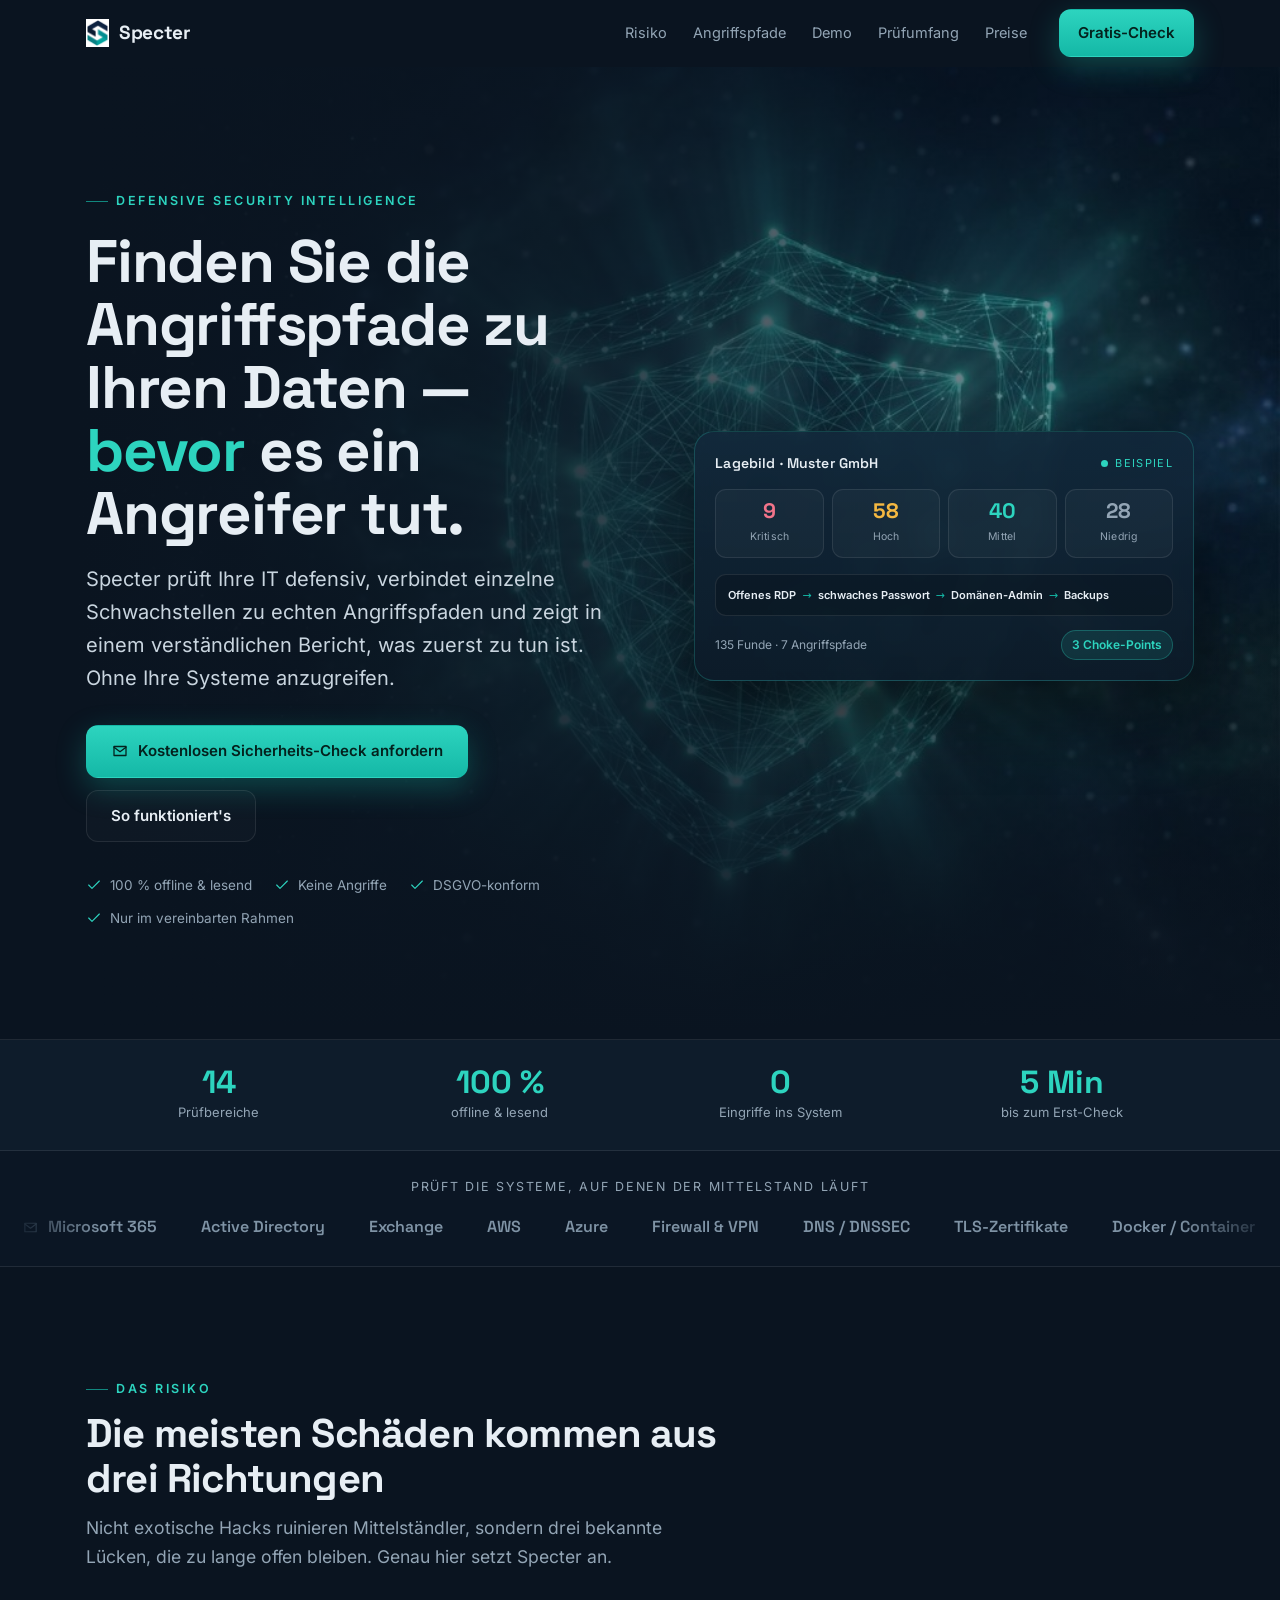
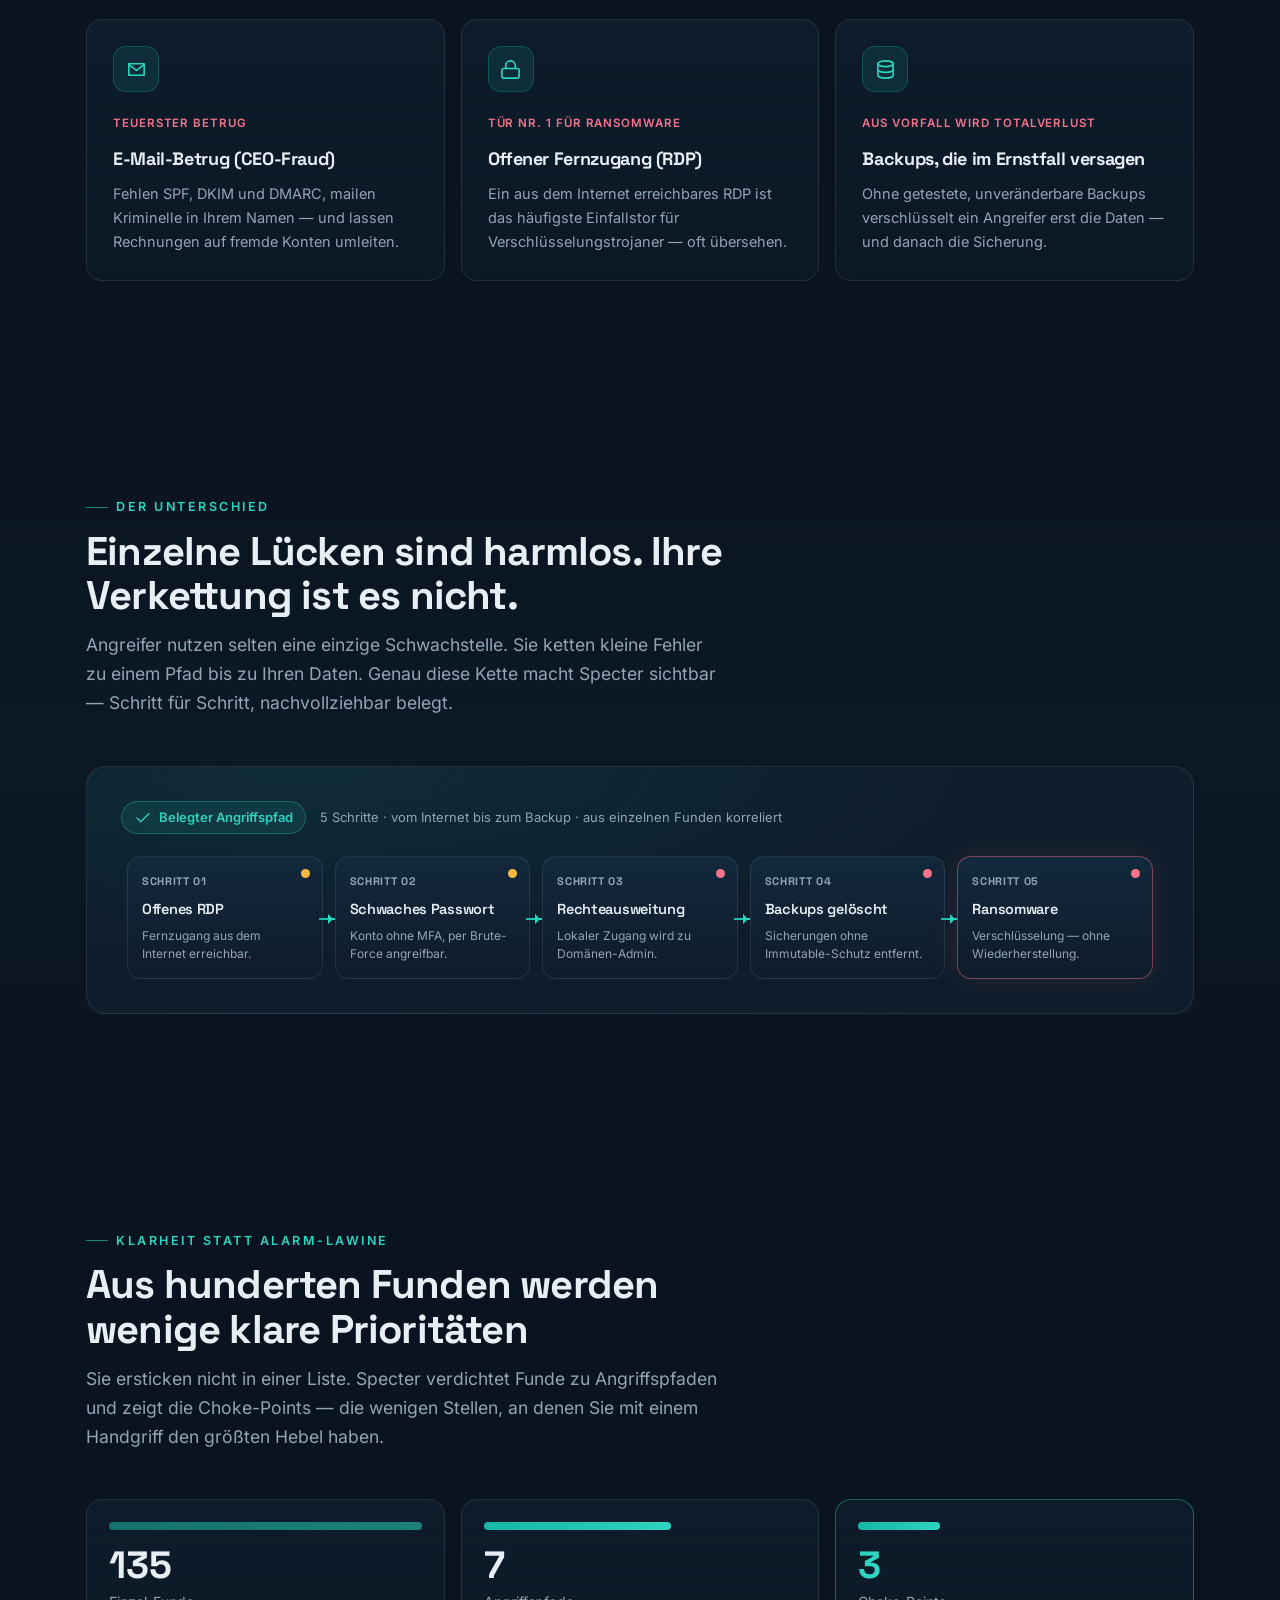
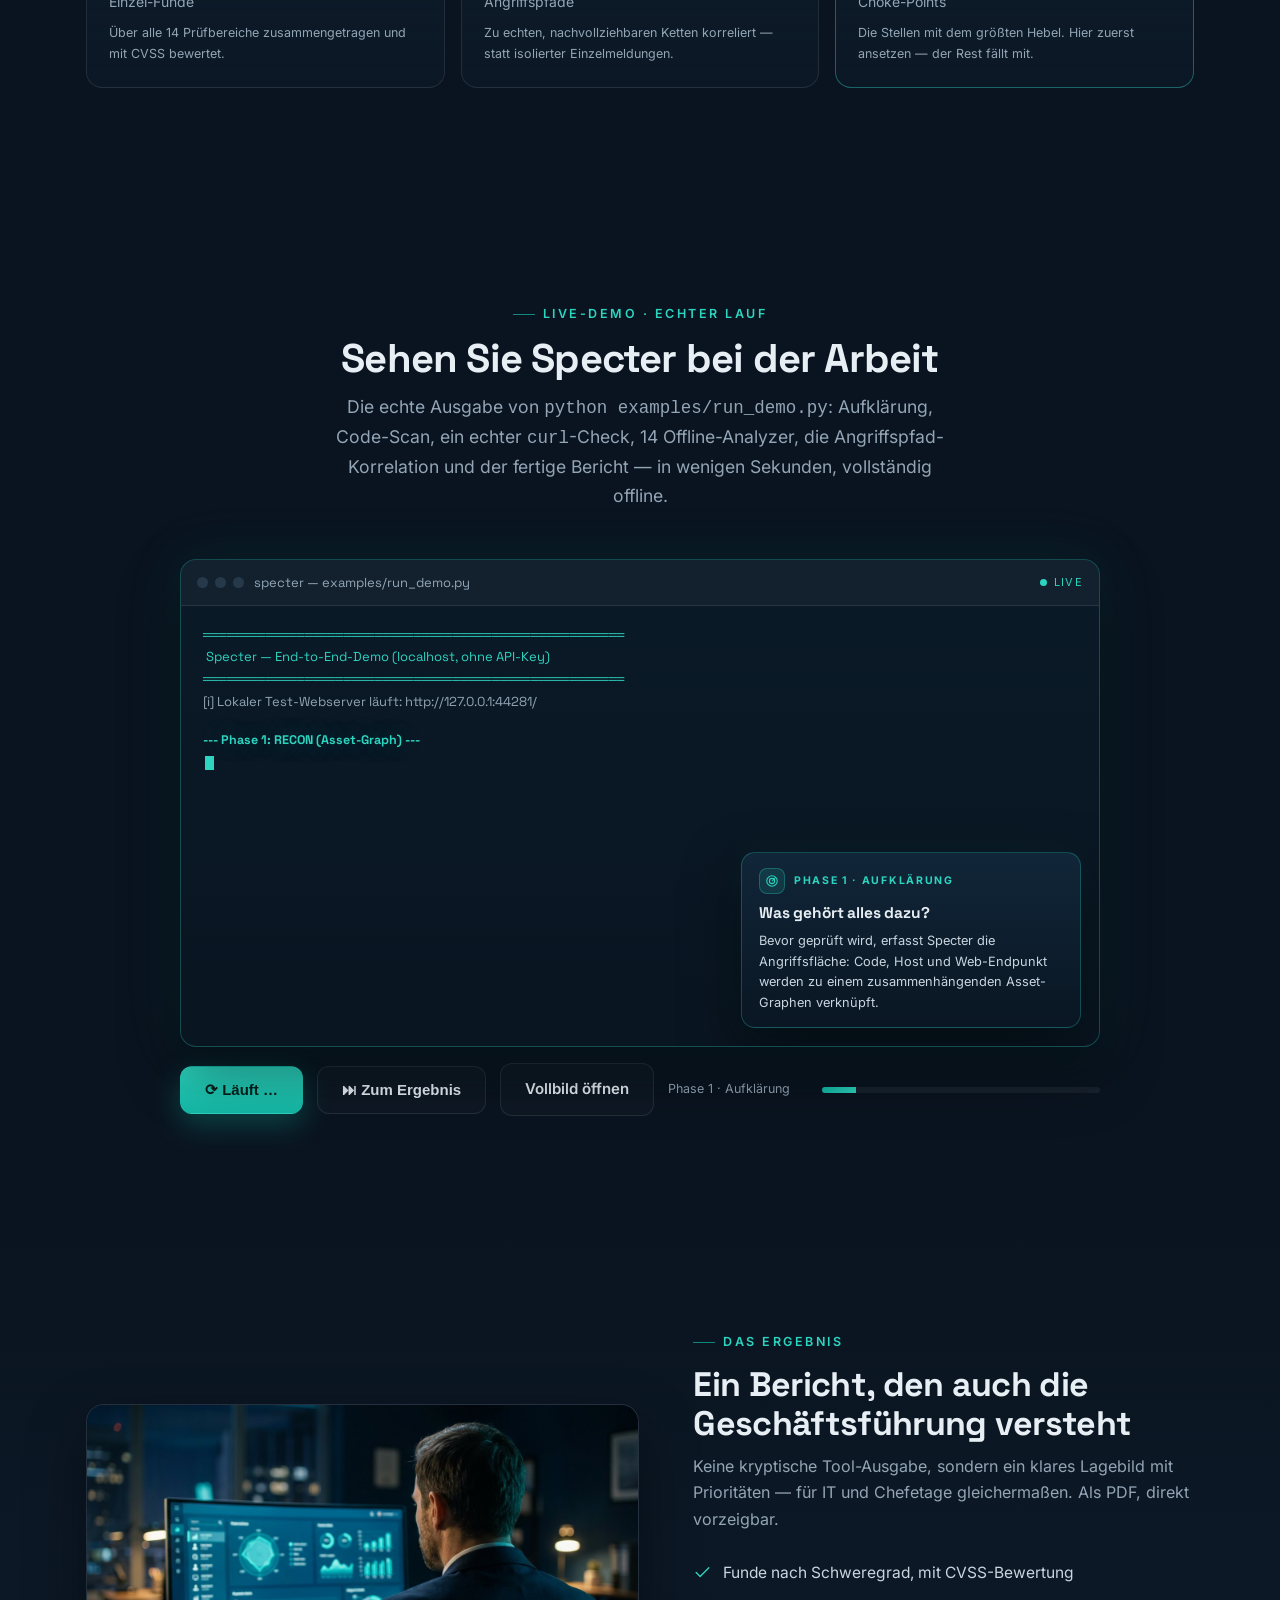
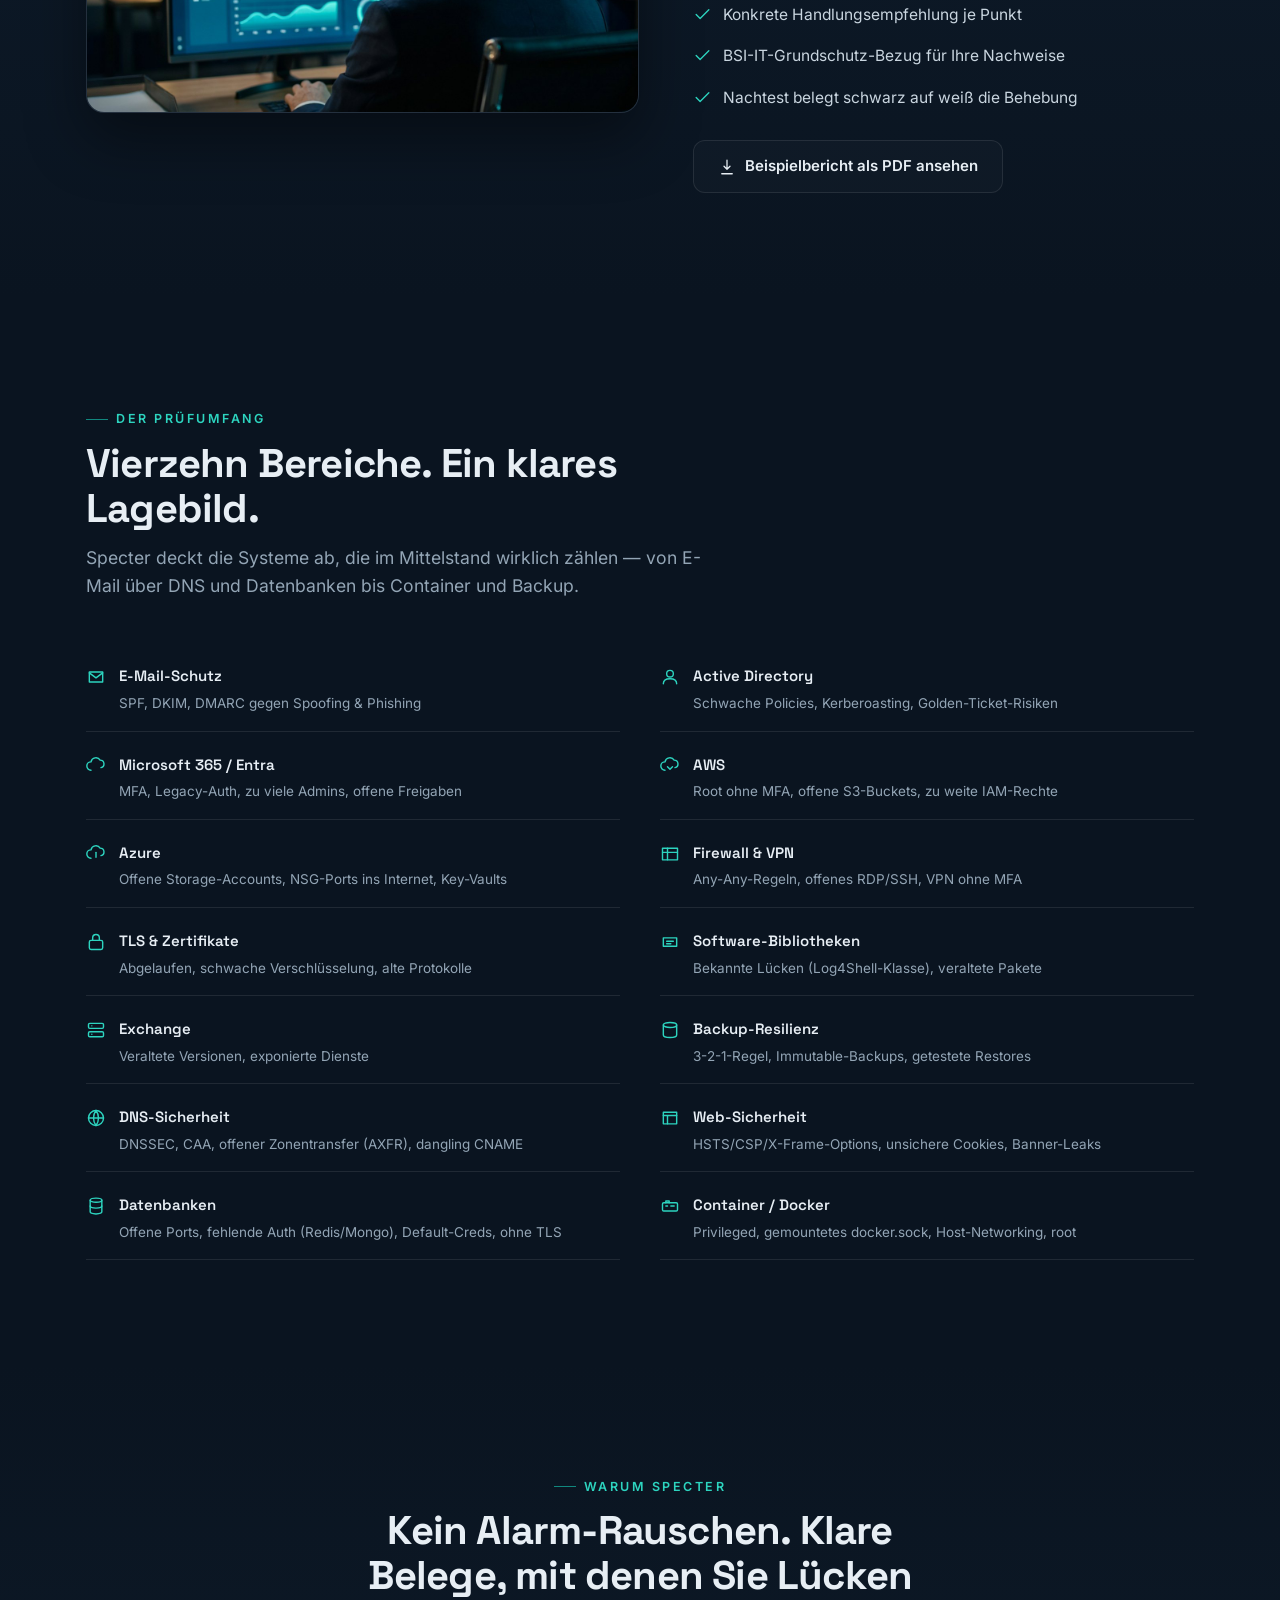
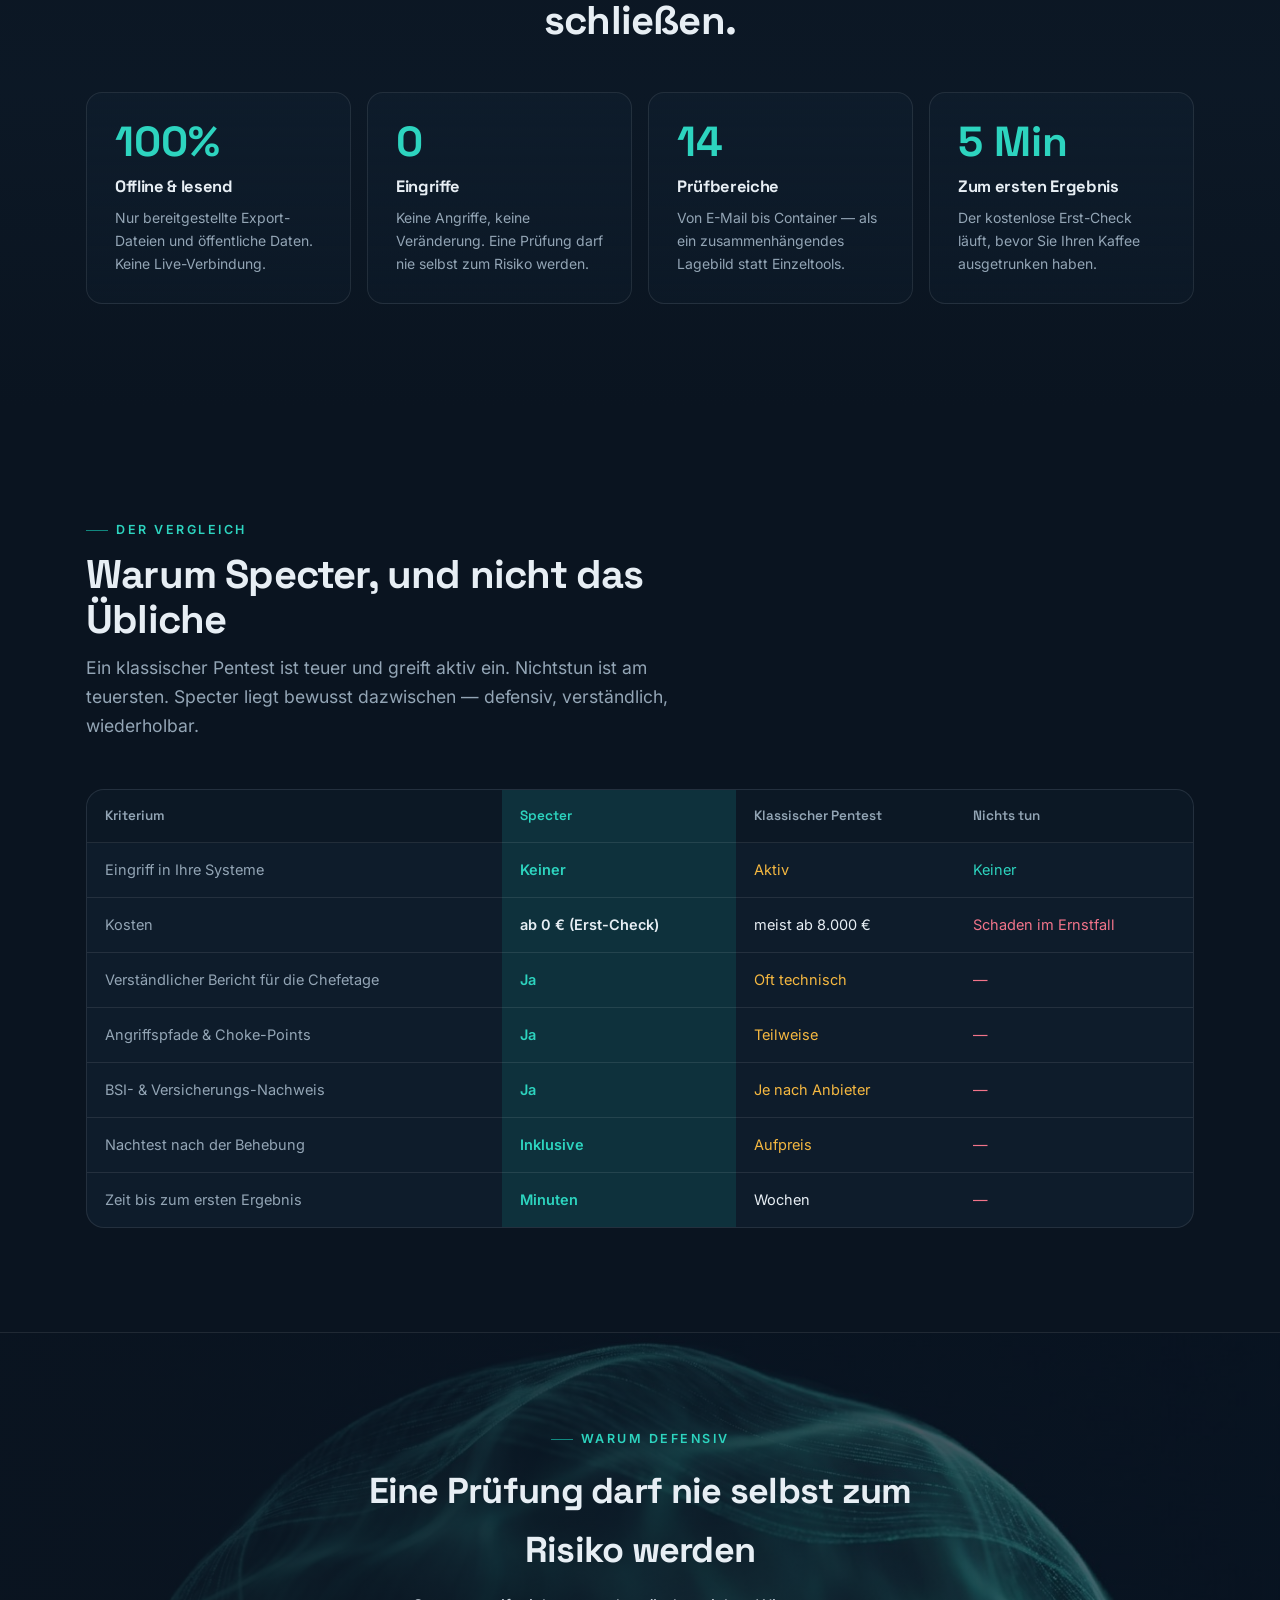
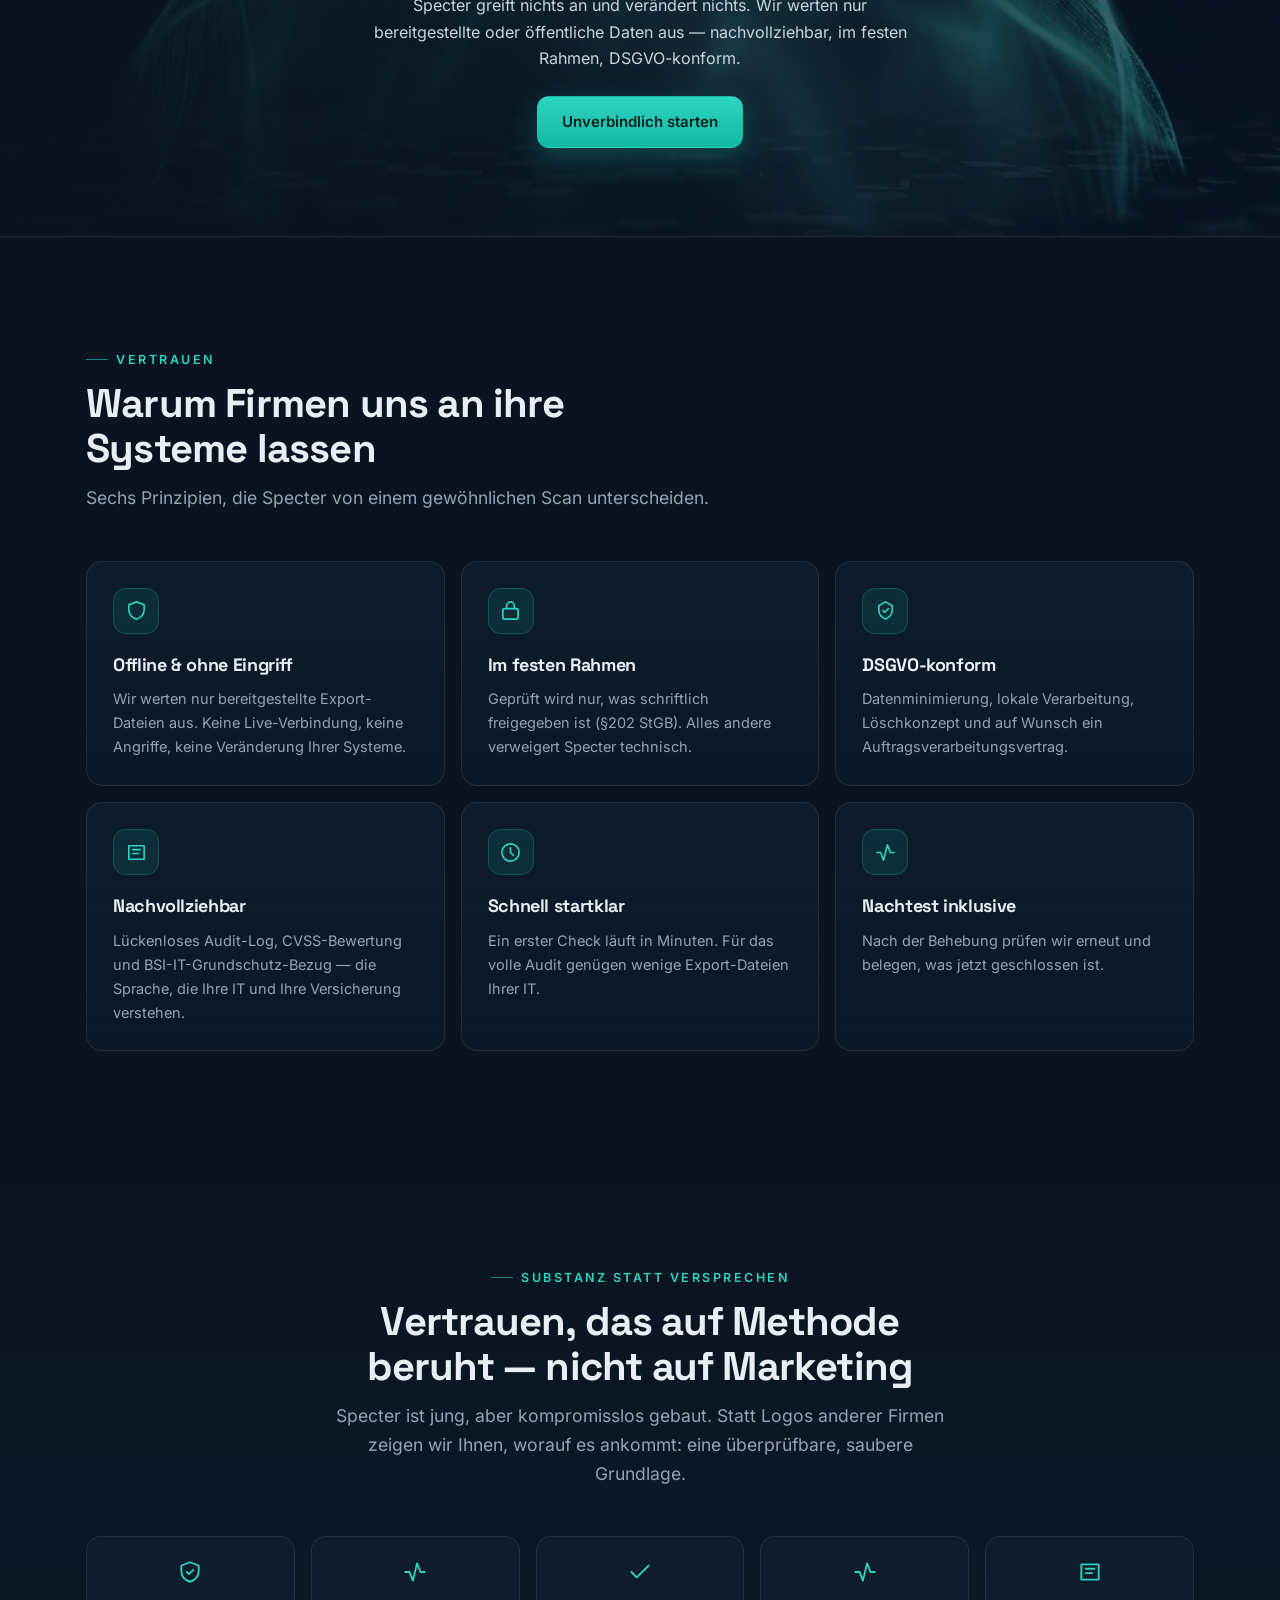
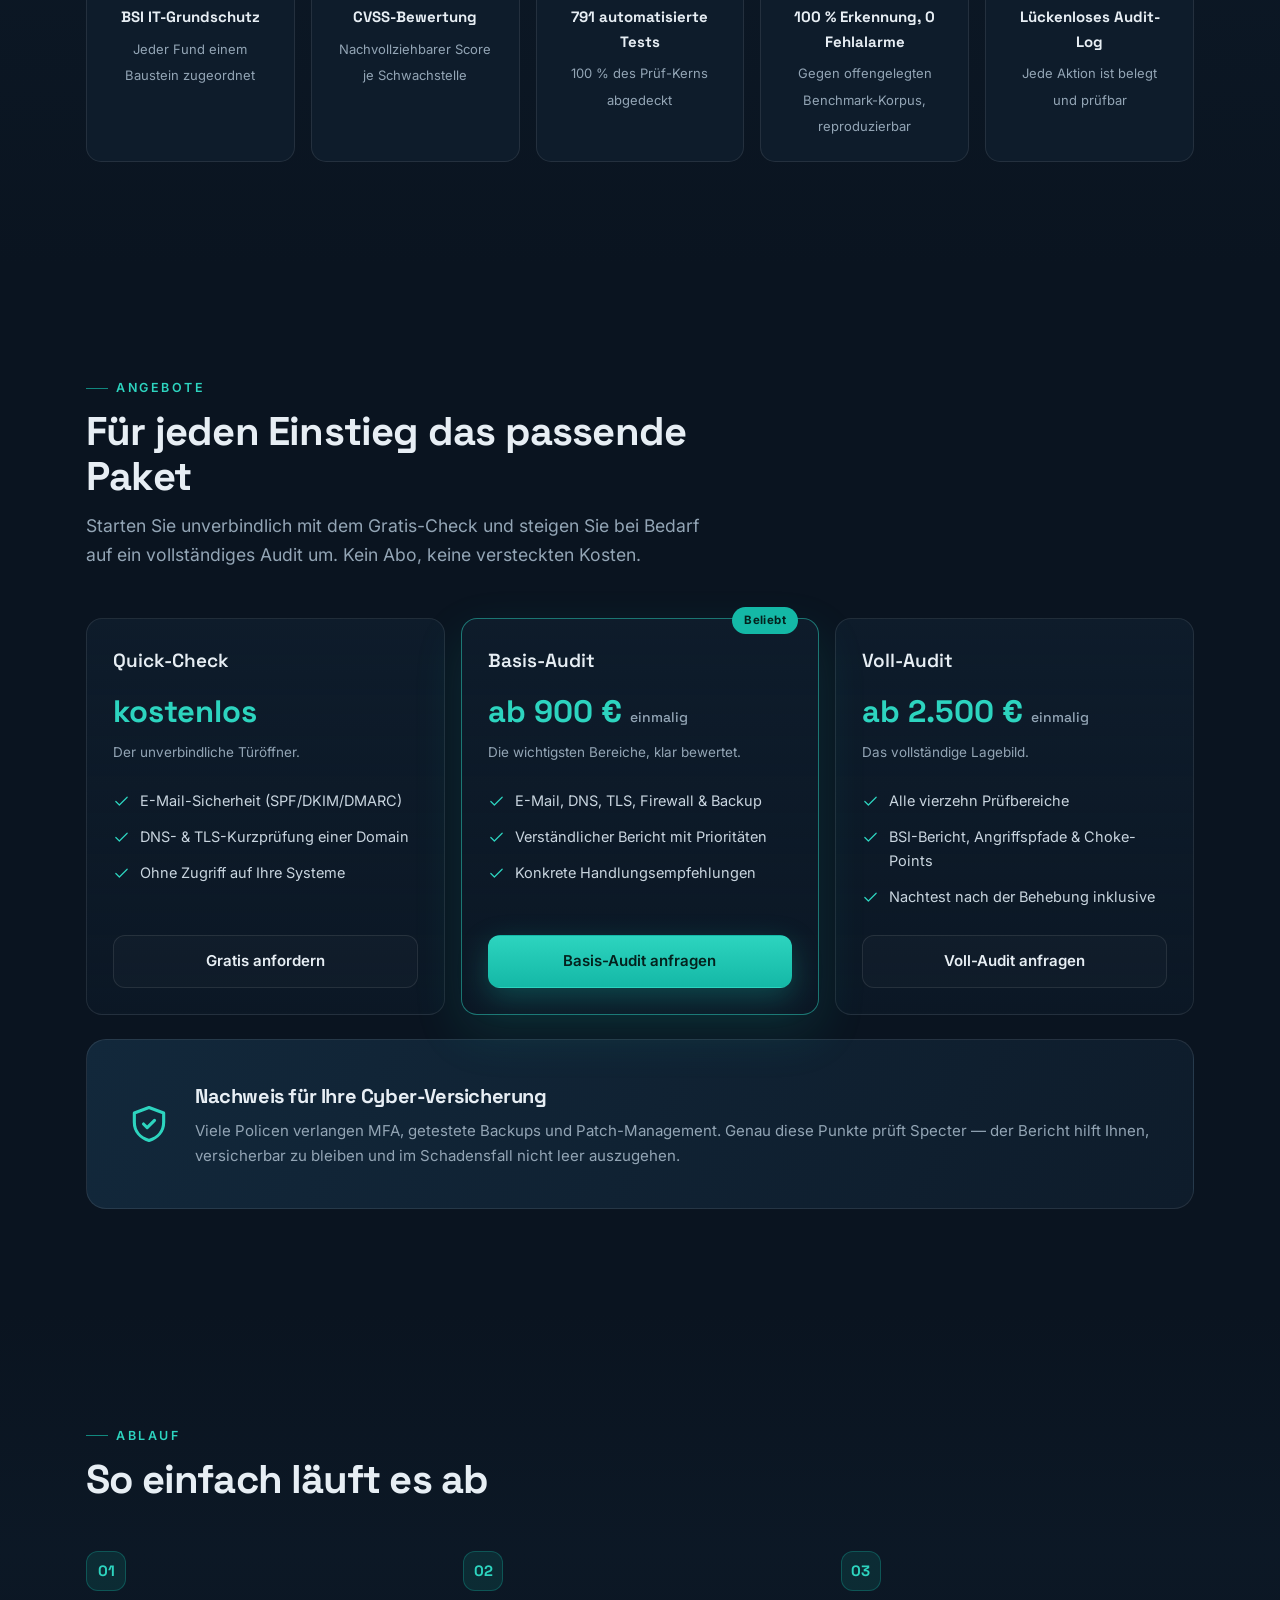
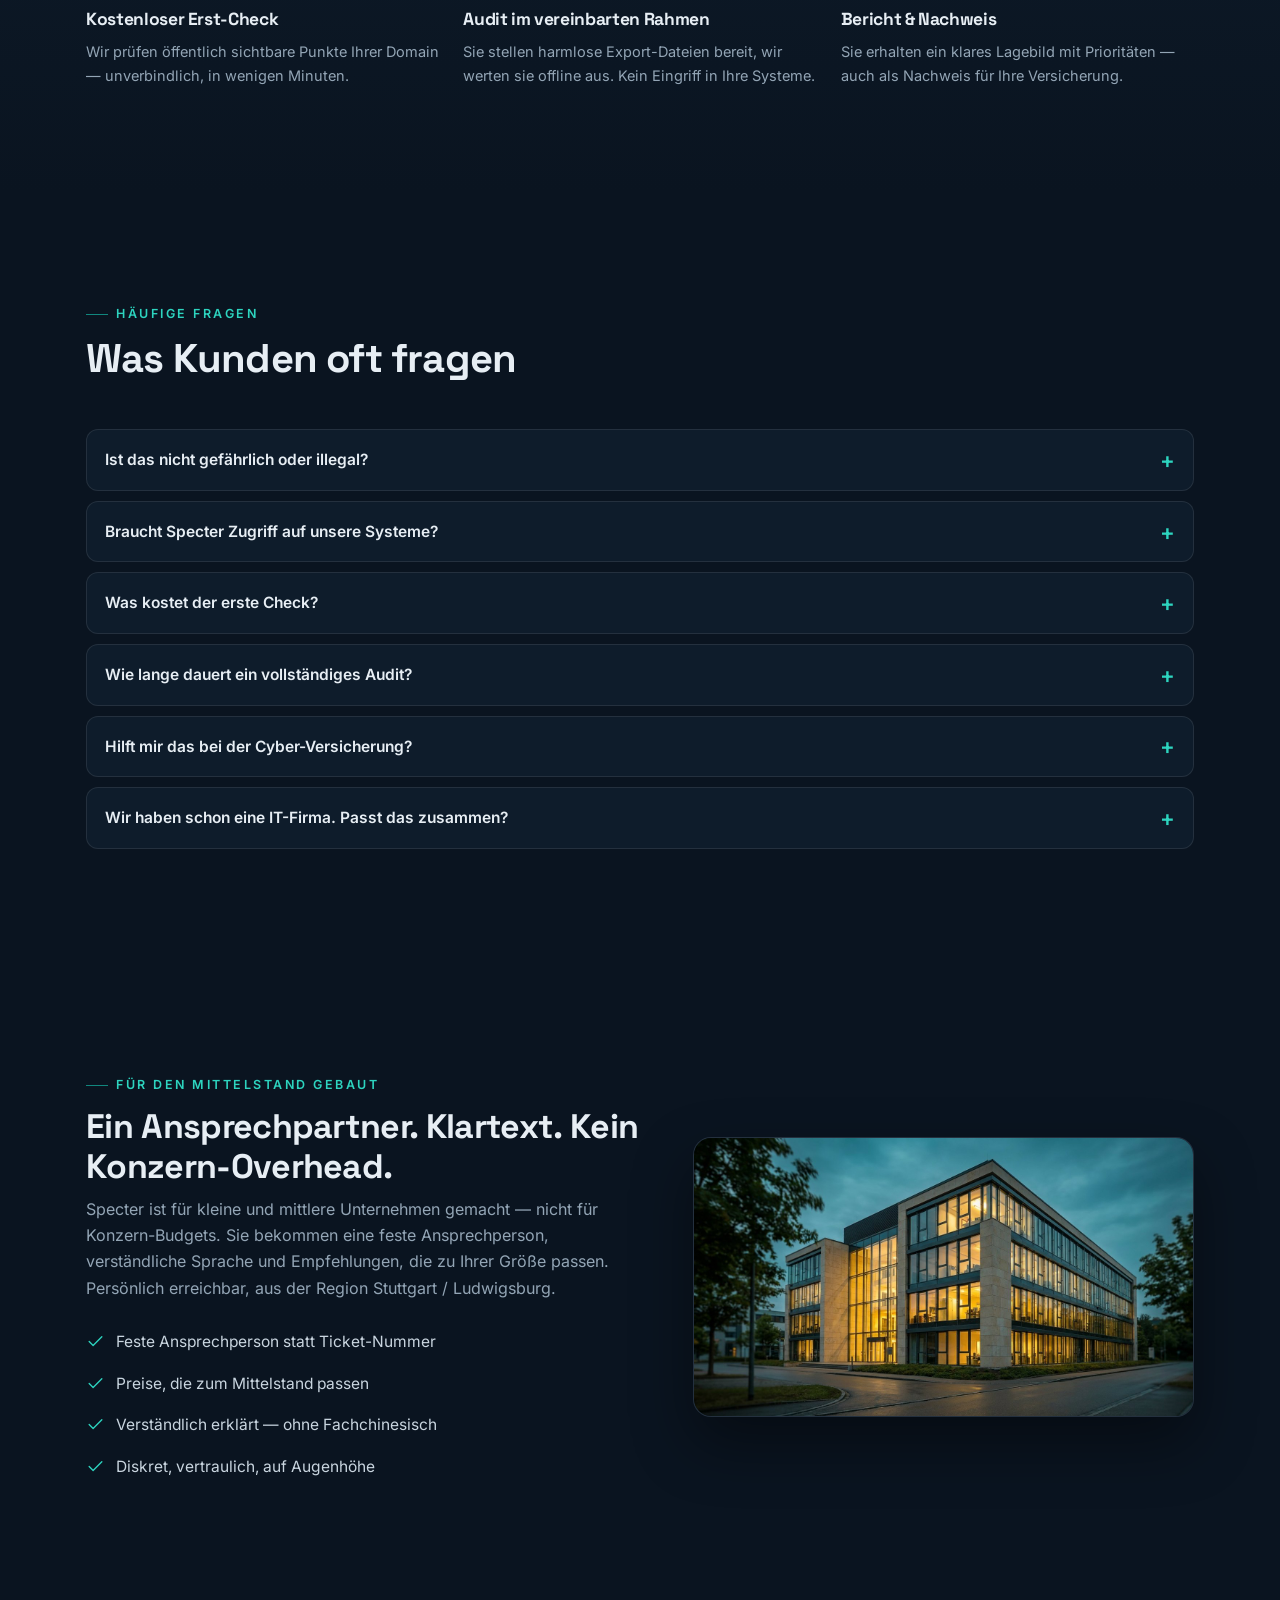
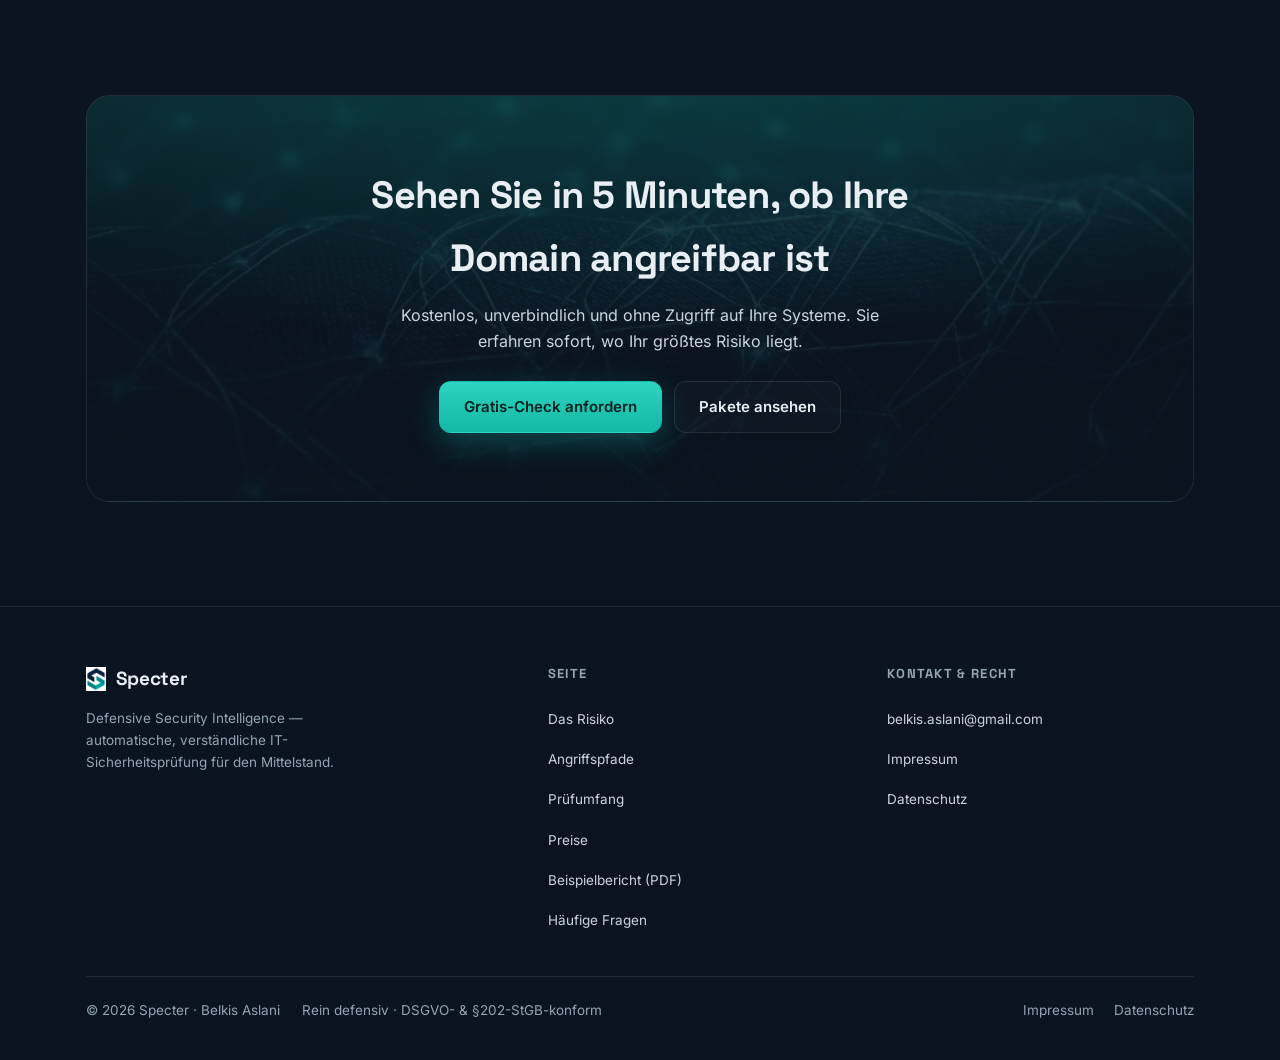
==== commit 21b136c5: "Kern-Härtung: SafetyPolicy-SSRF/TOCTOU, Tool-Ausnahme-Isolierung, Property-Tests Adversariale Tiefen" ====
--- a/docs/index.html
+++ b/docs/index.html
@@ -735,7 +735,7 @@
       <div class="method">
         <div class="mtile reveal"><svg class="ic" aria-hidden="true" focusable="false" viewBox="0 0 24 24"><path d="M12 3l8 3v5c0 5-3.4 8.5-8 10-4.6-1.5-8-5-8-10V6z"/><path d="M9 12l2 2 4-4"/></svg><b>BSI IT-Grundschutz</b><span>Jeder Fund einem Baustein zugeordnet</span></div>
         <div class="mtile reveal"><svg class="ic" aria-hidden="true" focusable="false" viewBox="0 0 24 24"><path d="M3 12h4l3 8 4-16 3 8h4"/></svg><b>CVSS-Bewertung</b><span>Nachvollziehbarer Score je Schwachstelle</span></div>
-        <div class="mtile reveal"><svg class="ic" aria-hidden="true" focusable="false" viewBox="0 0 24 24"><path d="M20 6L9 17l-5-5"/></svg><b>685 automatisierte Tests</b><span>100&nbsp;% des Prüf-Kerns abgedeckt</span></div>
+        <div class="mtile reveal"><svg class="ic" aria-hidden="true" focusable="false" viewBox="0 0 24 24"><path d="M20 6L9 17l-5-5"/></svg><b>791 automatisierte Tests</b><span>100&nbsp;% des Prüf-Kerns abgedeckt</span></div>
         <div class="mtile reveal"><svg class="ic" aria-hidden="true" focusable="false" viewBox="0 0 24 24"><path d="M3 12h4l3 8 4-16 3 8h4"/></svg><b>100&nbsp;% Erkennung, 0 Fehlalarme</b><span>Gegen offengelegten Benchmark-Korpus, reproduzierbar</span></div>
         <div class="mtile reveal"><svg class="ic" aria-hidden="true" focusable="false" viewBox="0 0 24 24"><path d="M4 5h16v14H4z"/><path d="M8 9h8M8 13h6"/></svg><b>Lückenloses Audit-Log</b><span>Jede Aktion ist belegt und prüfbar</span></div>
       </div>
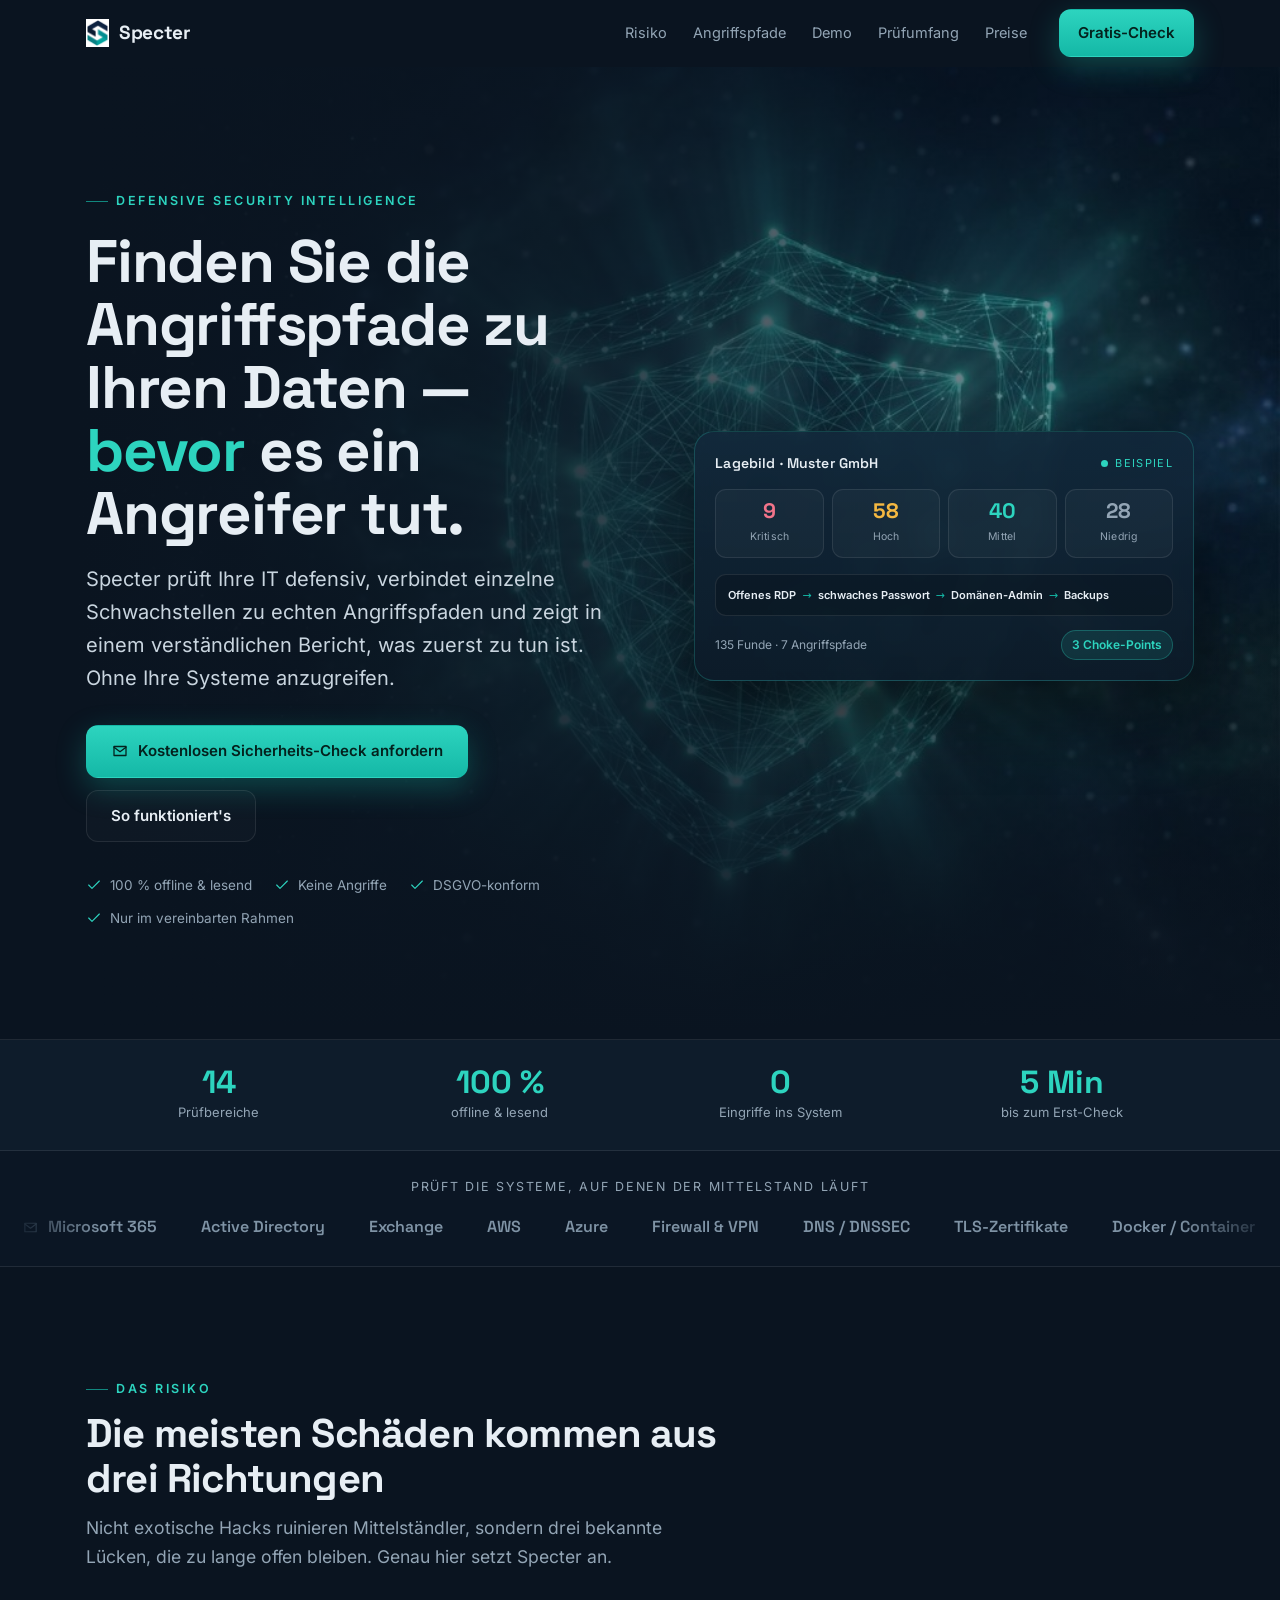
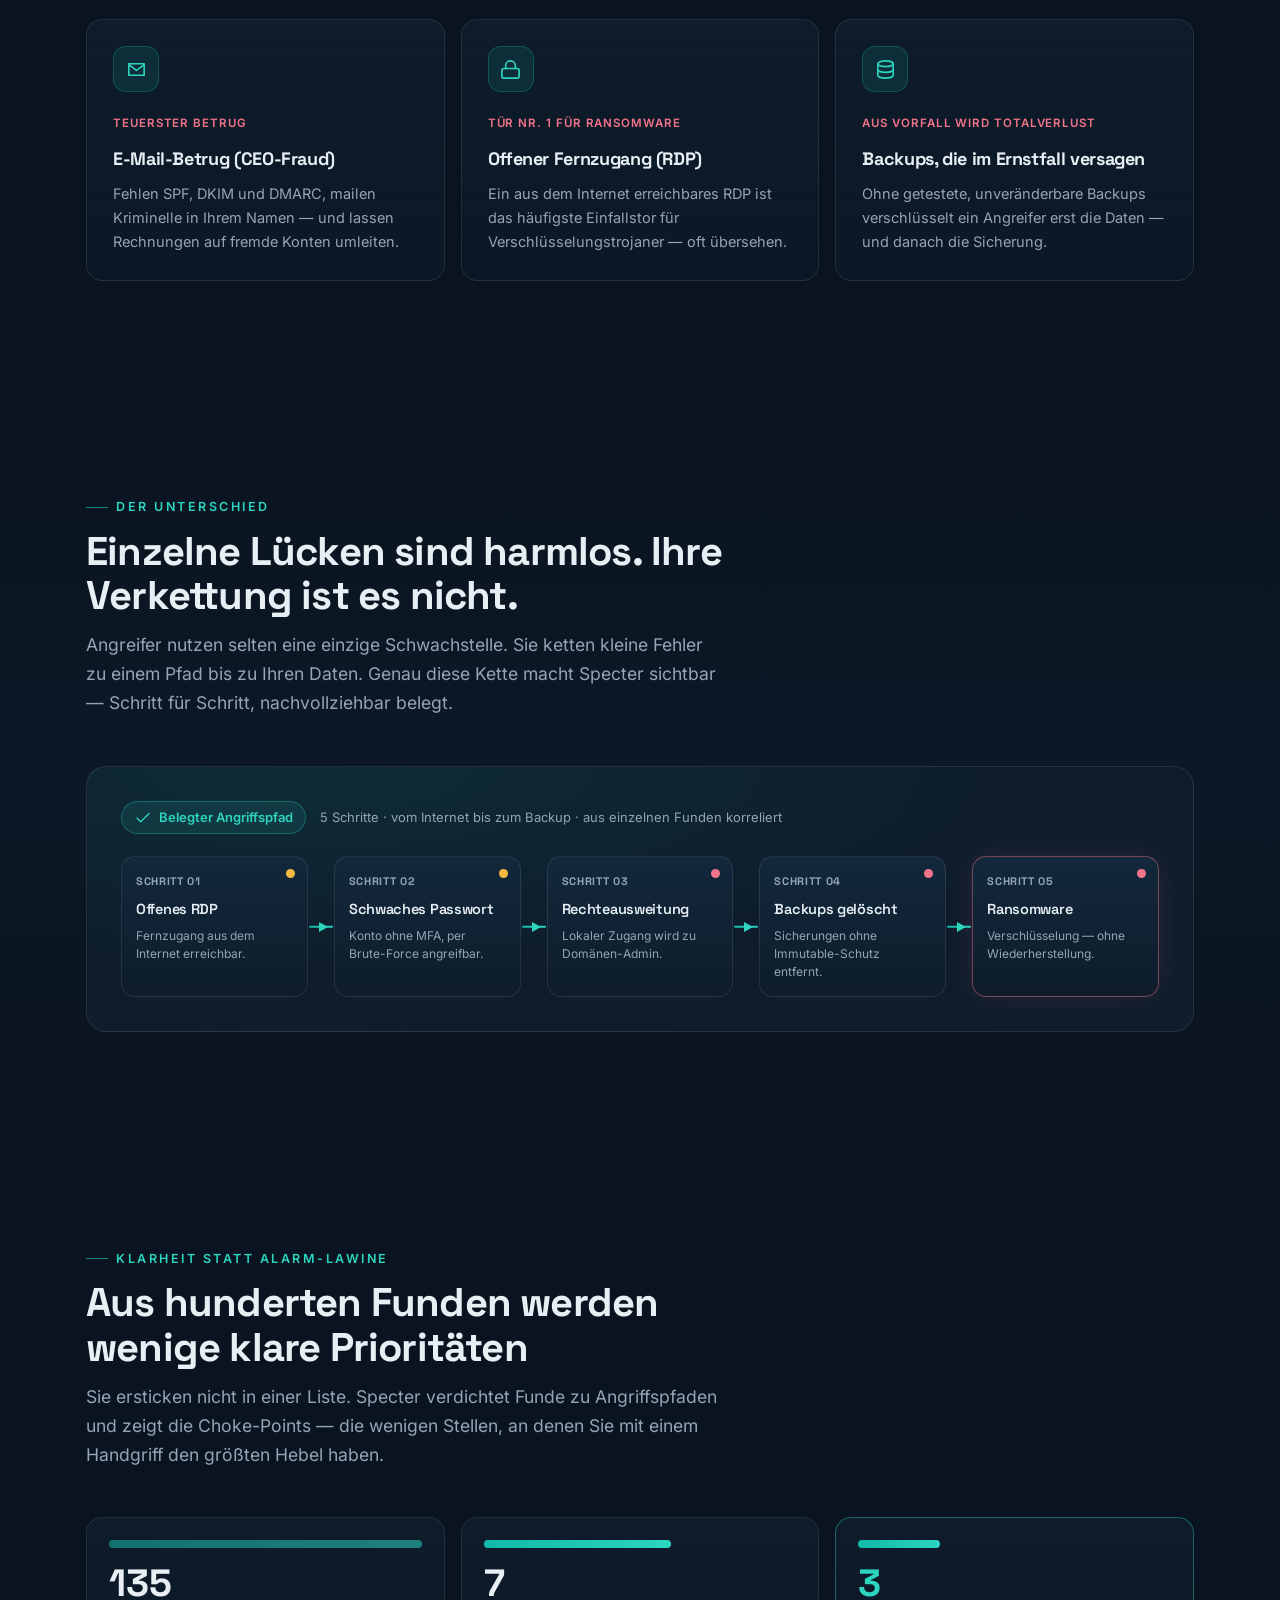
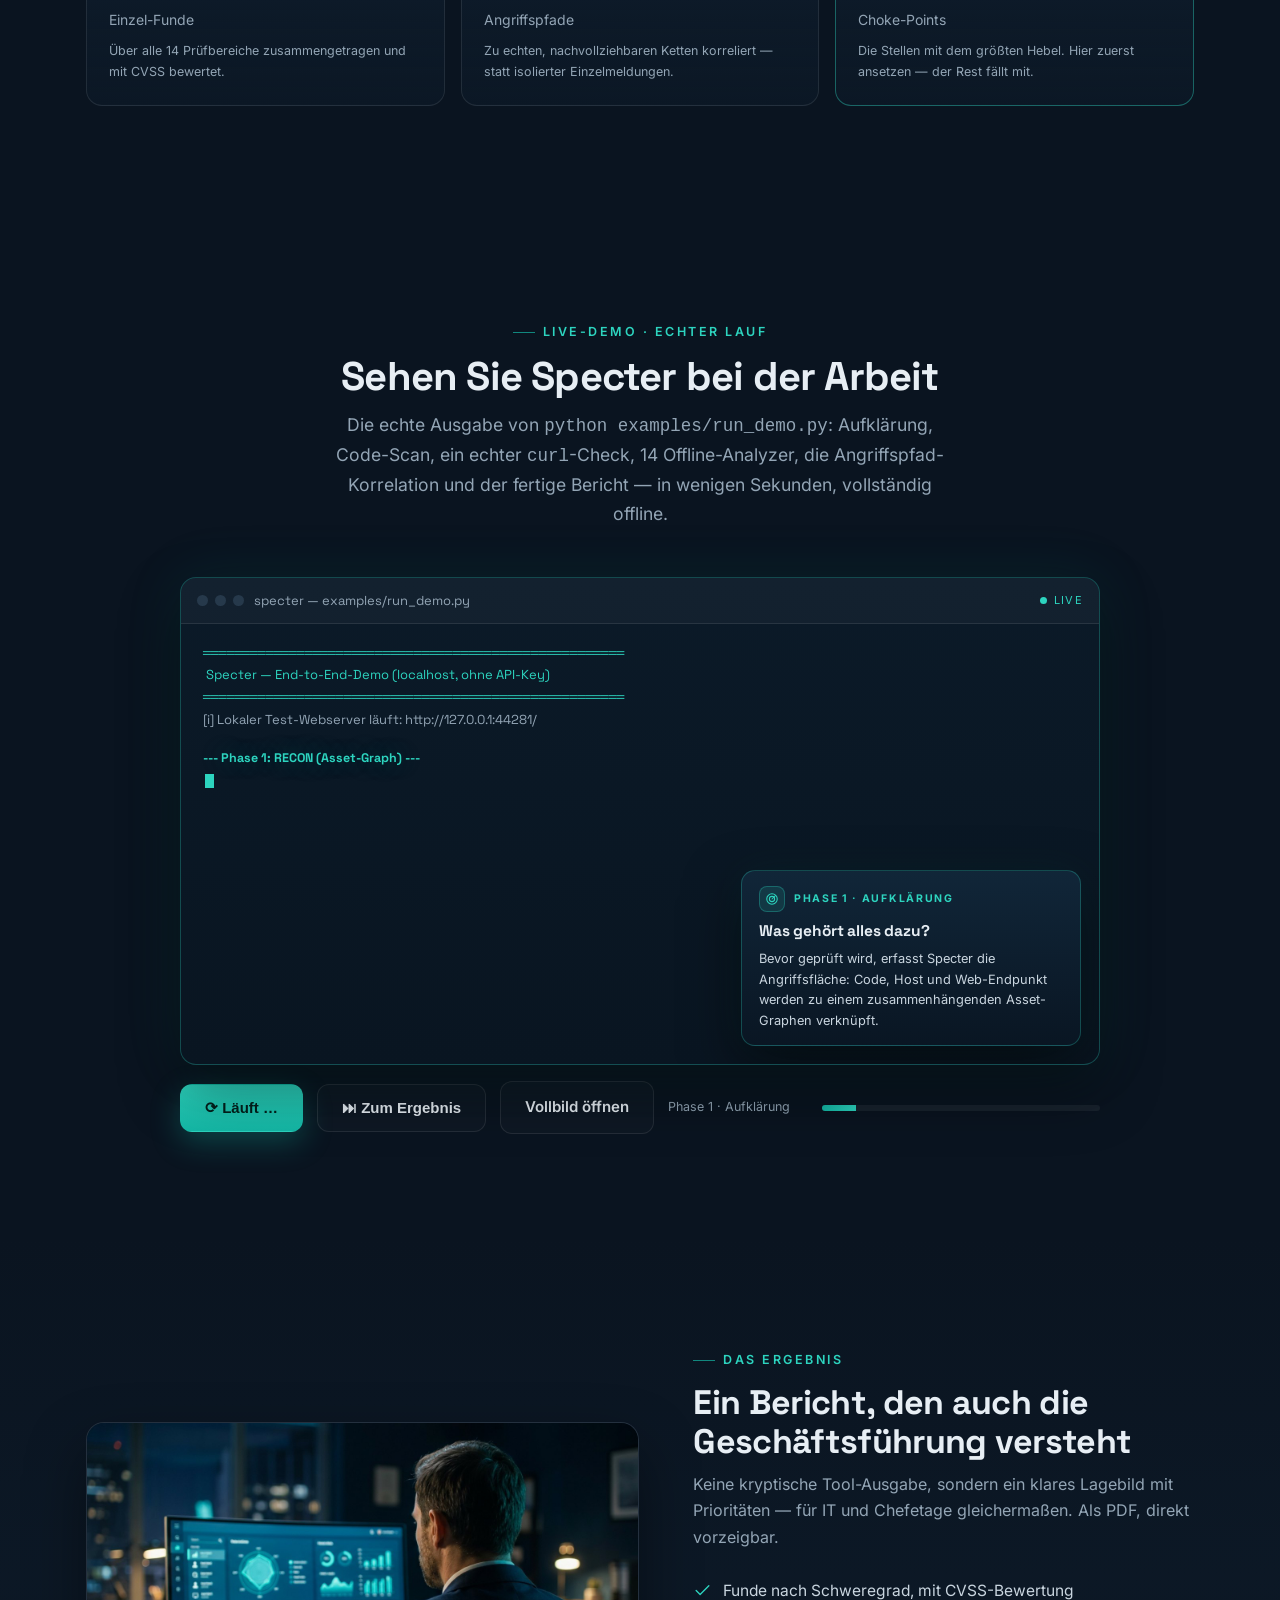
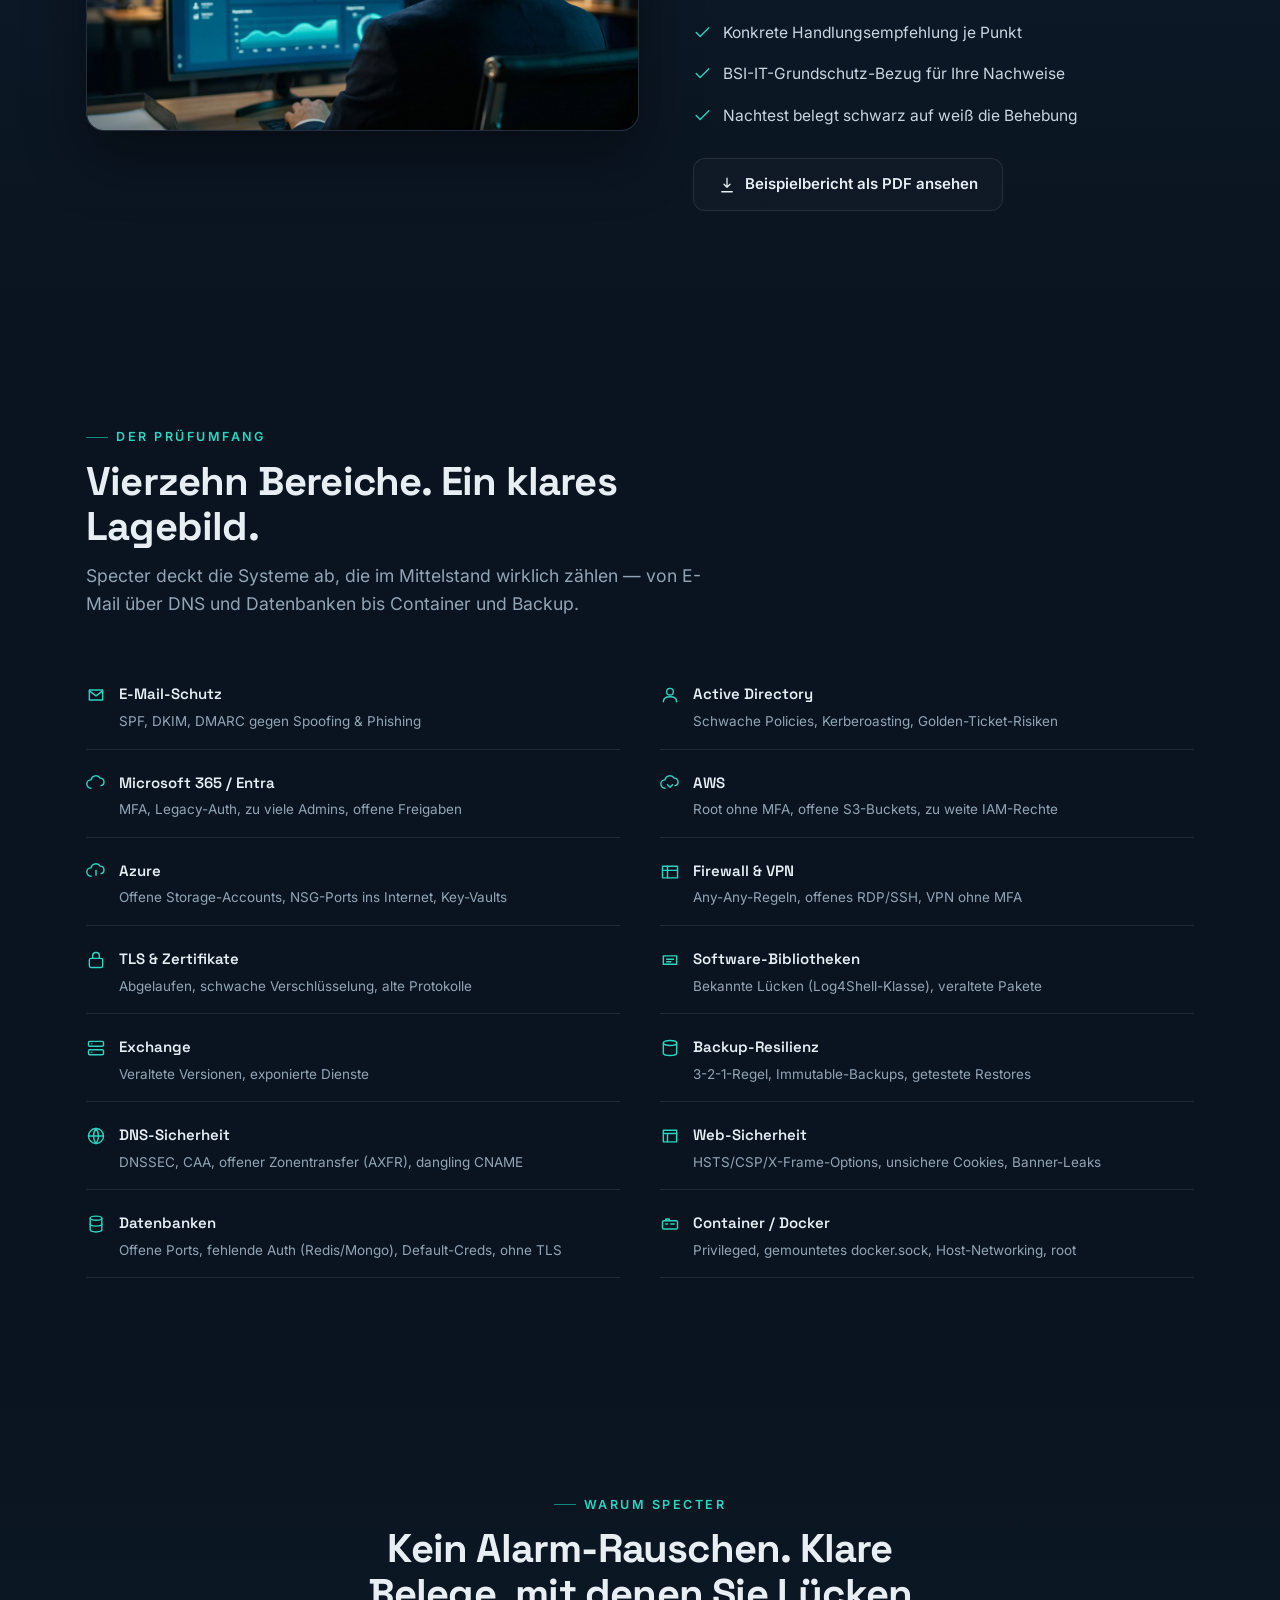
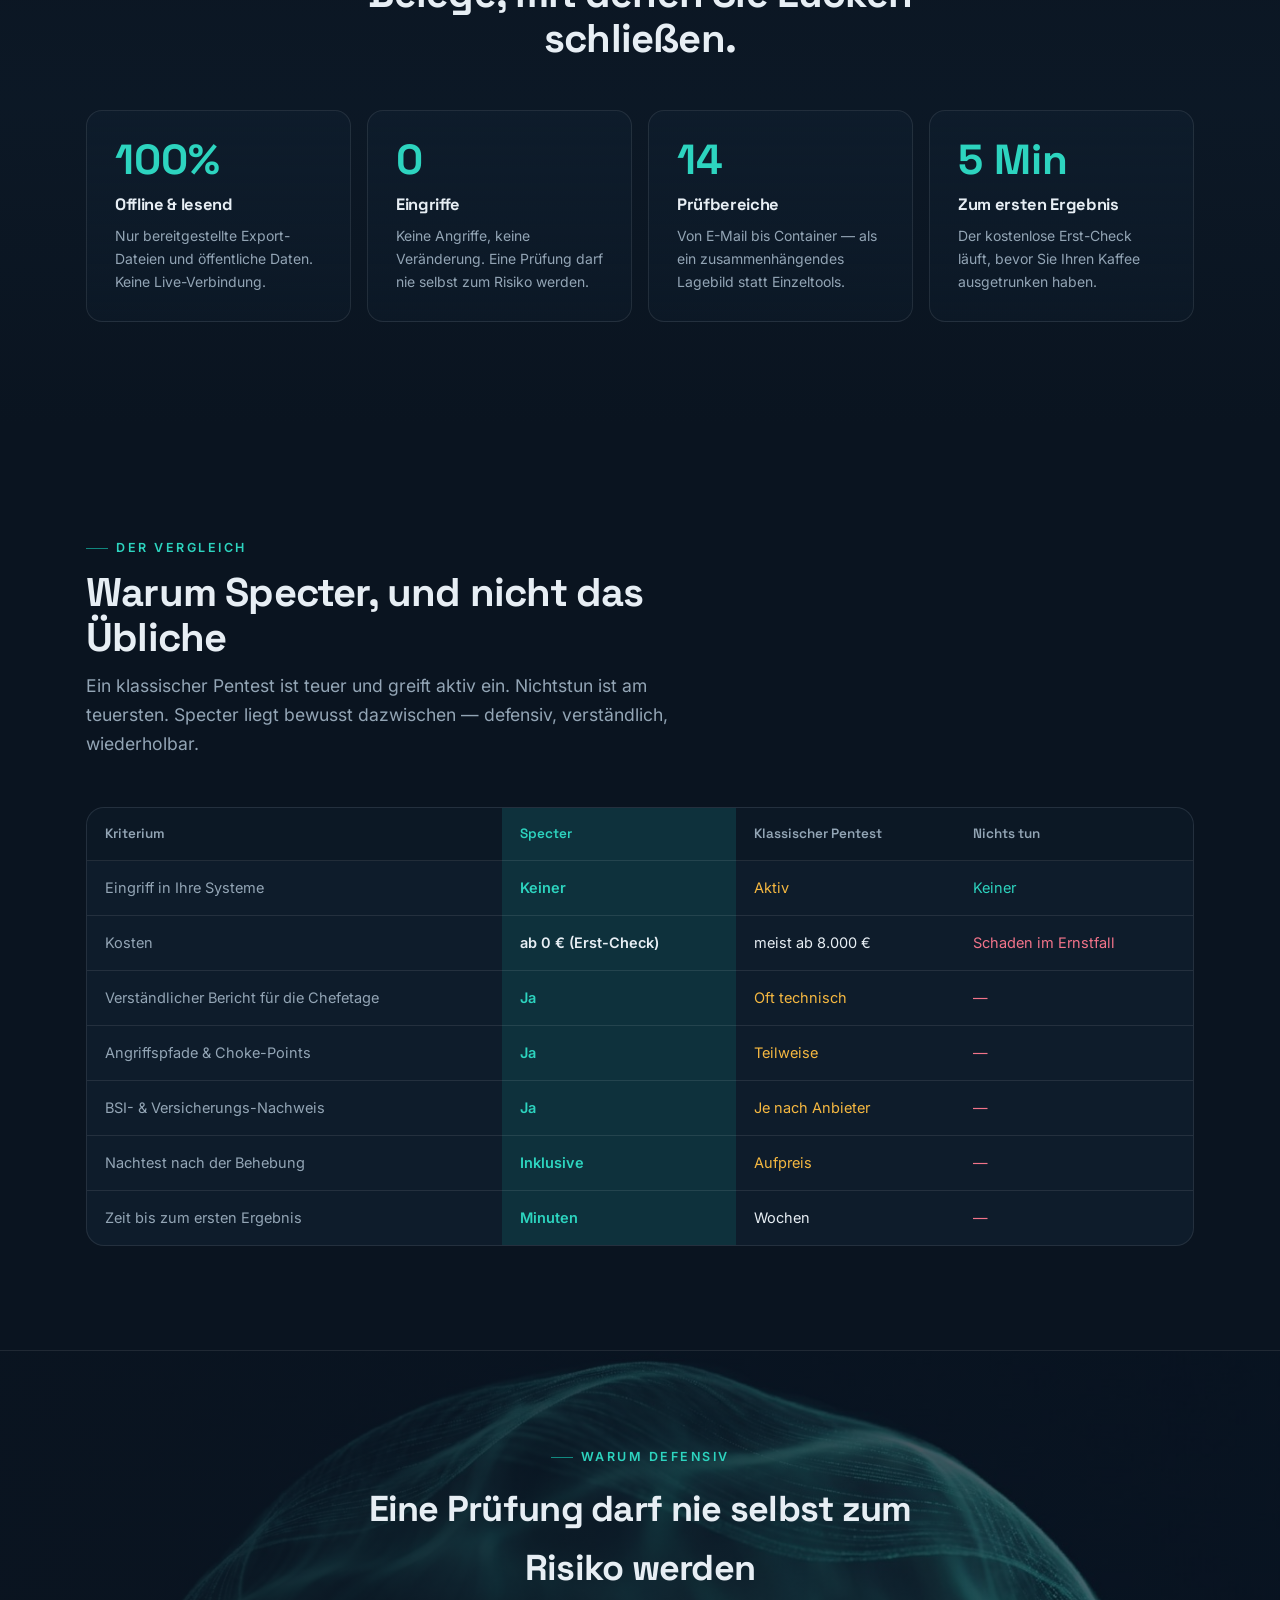
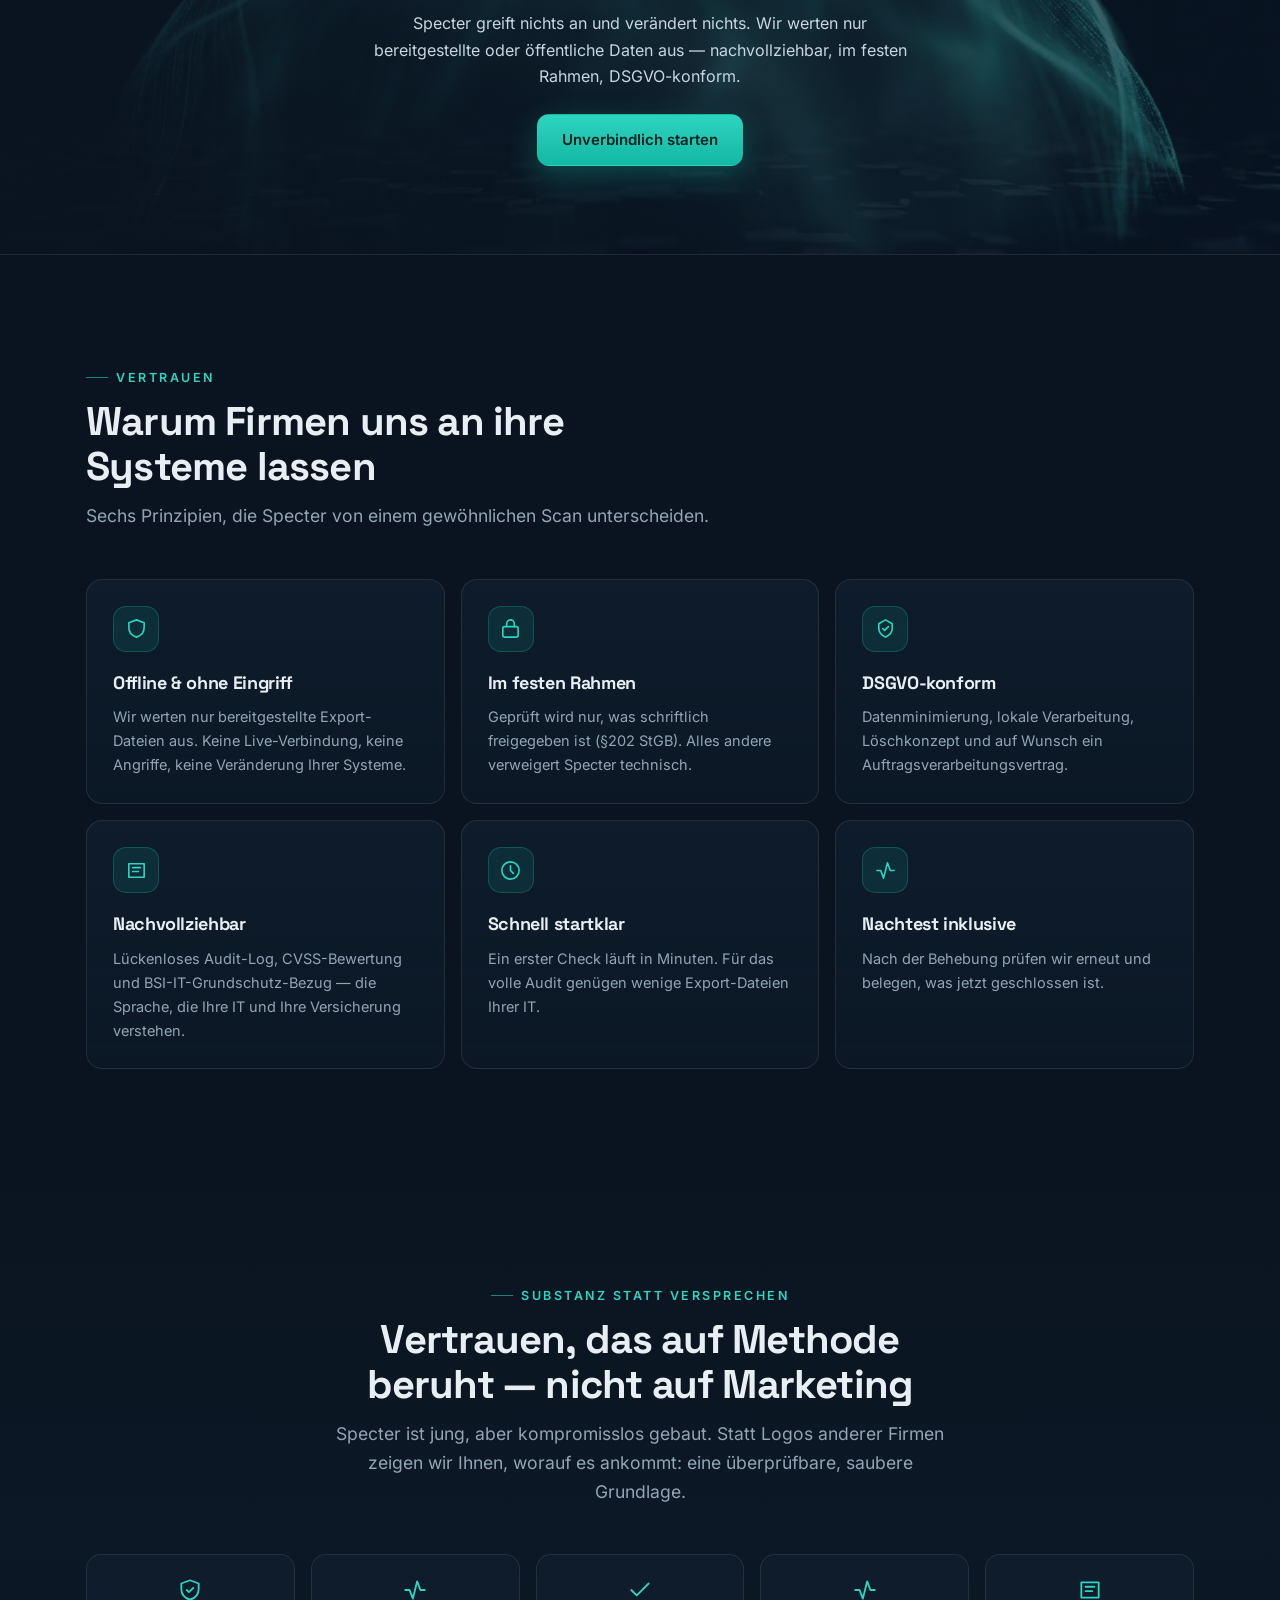
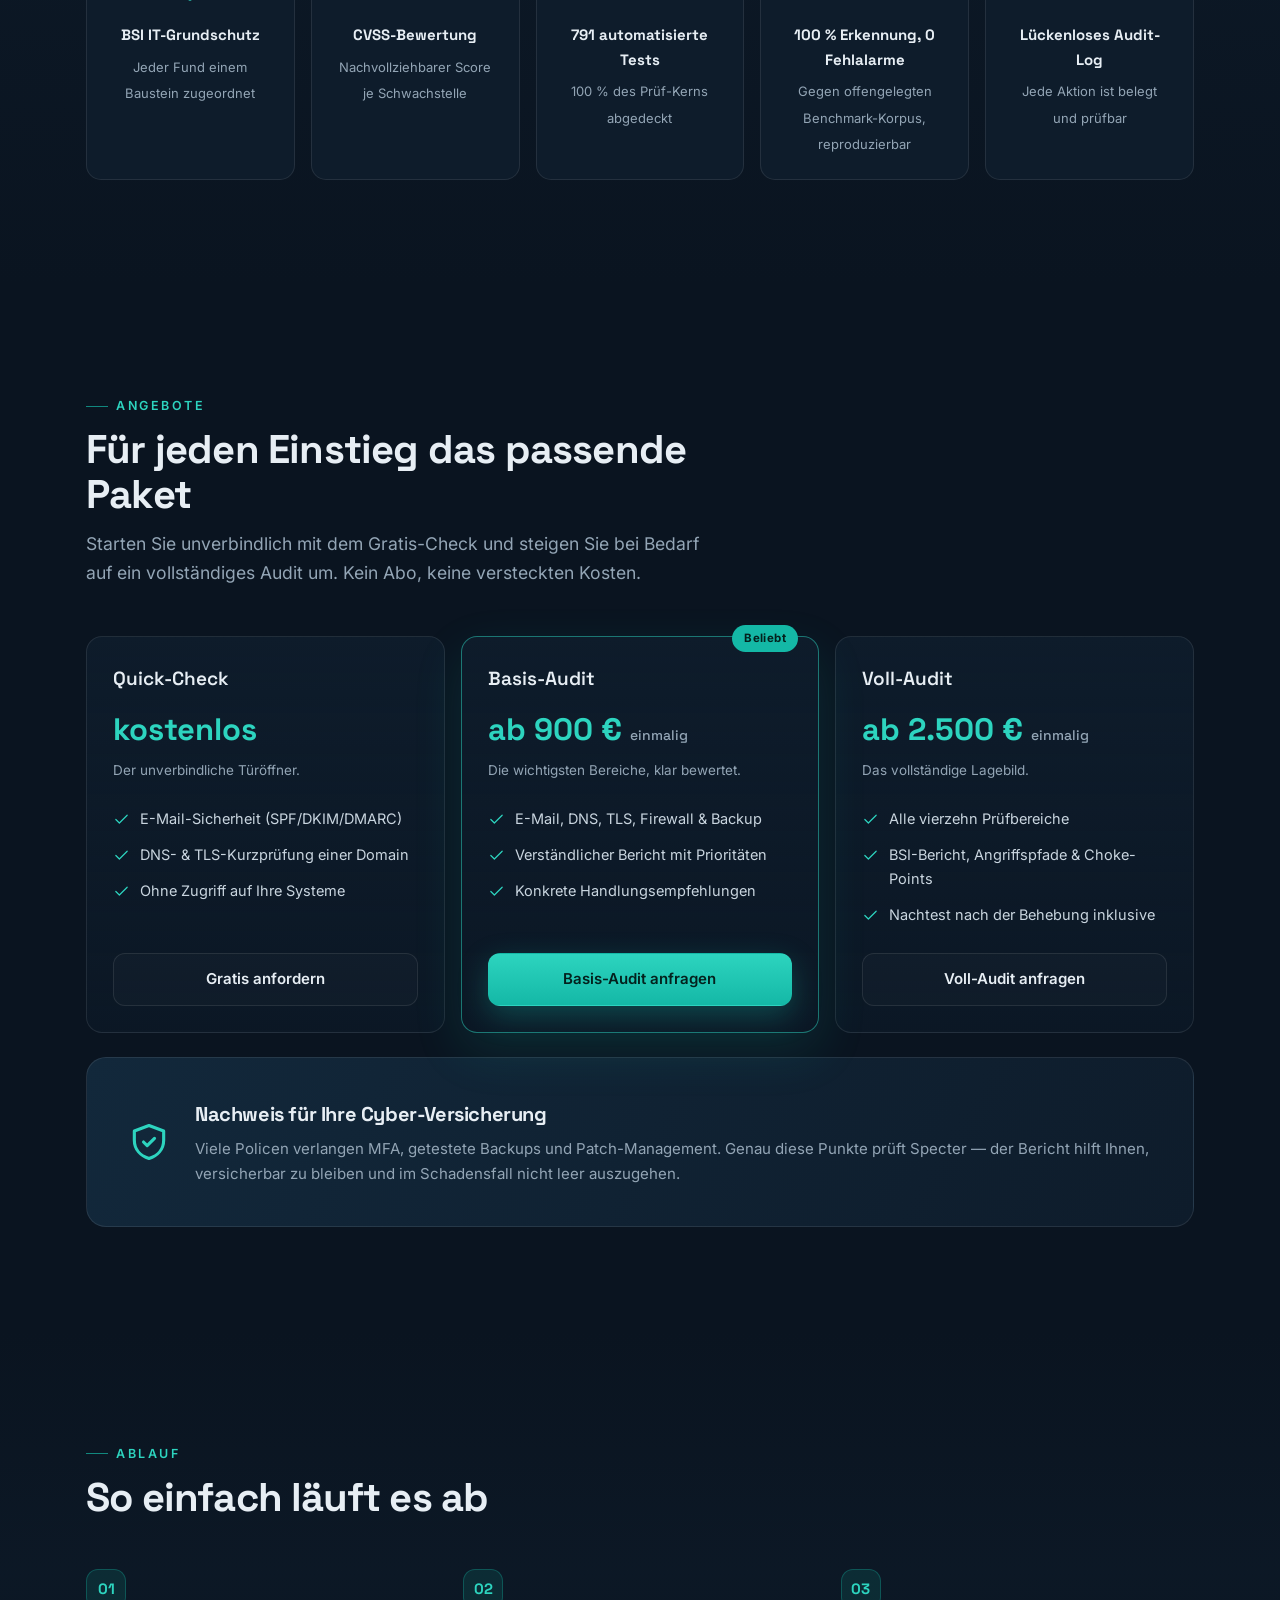
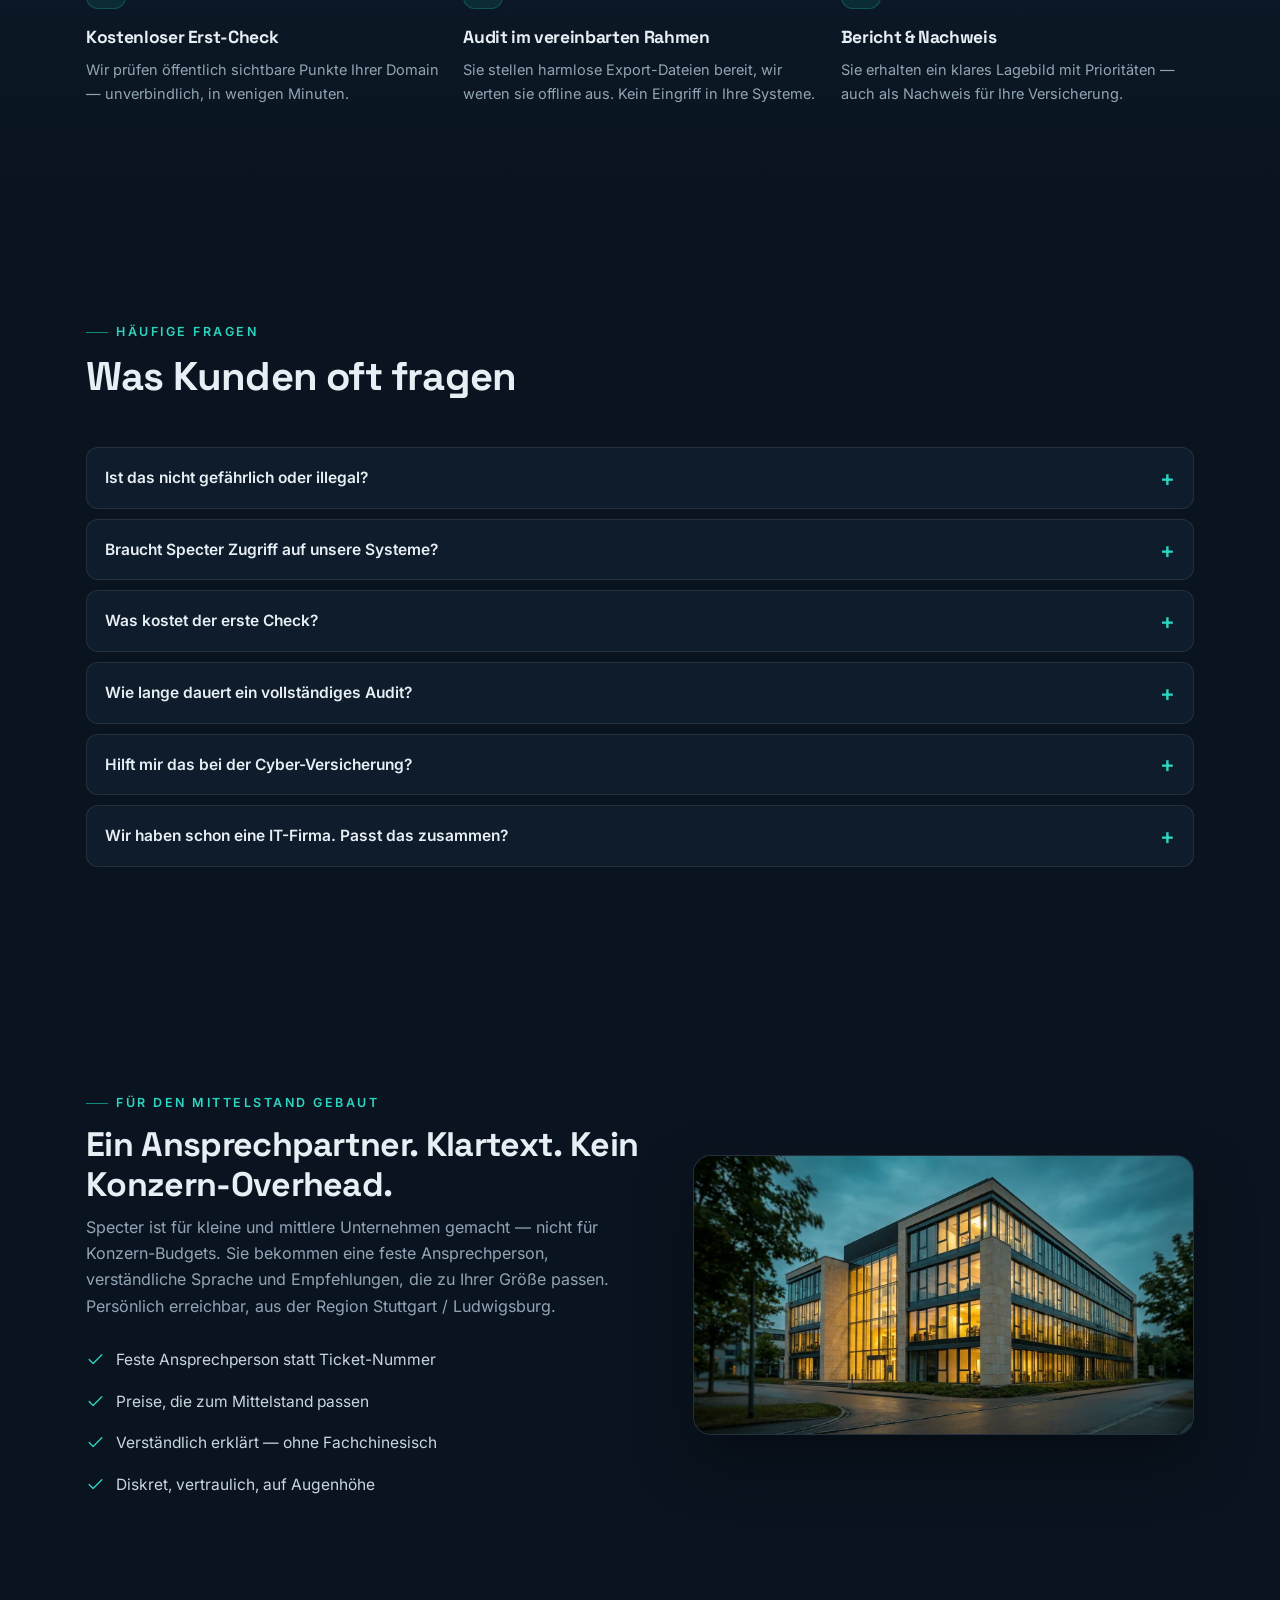
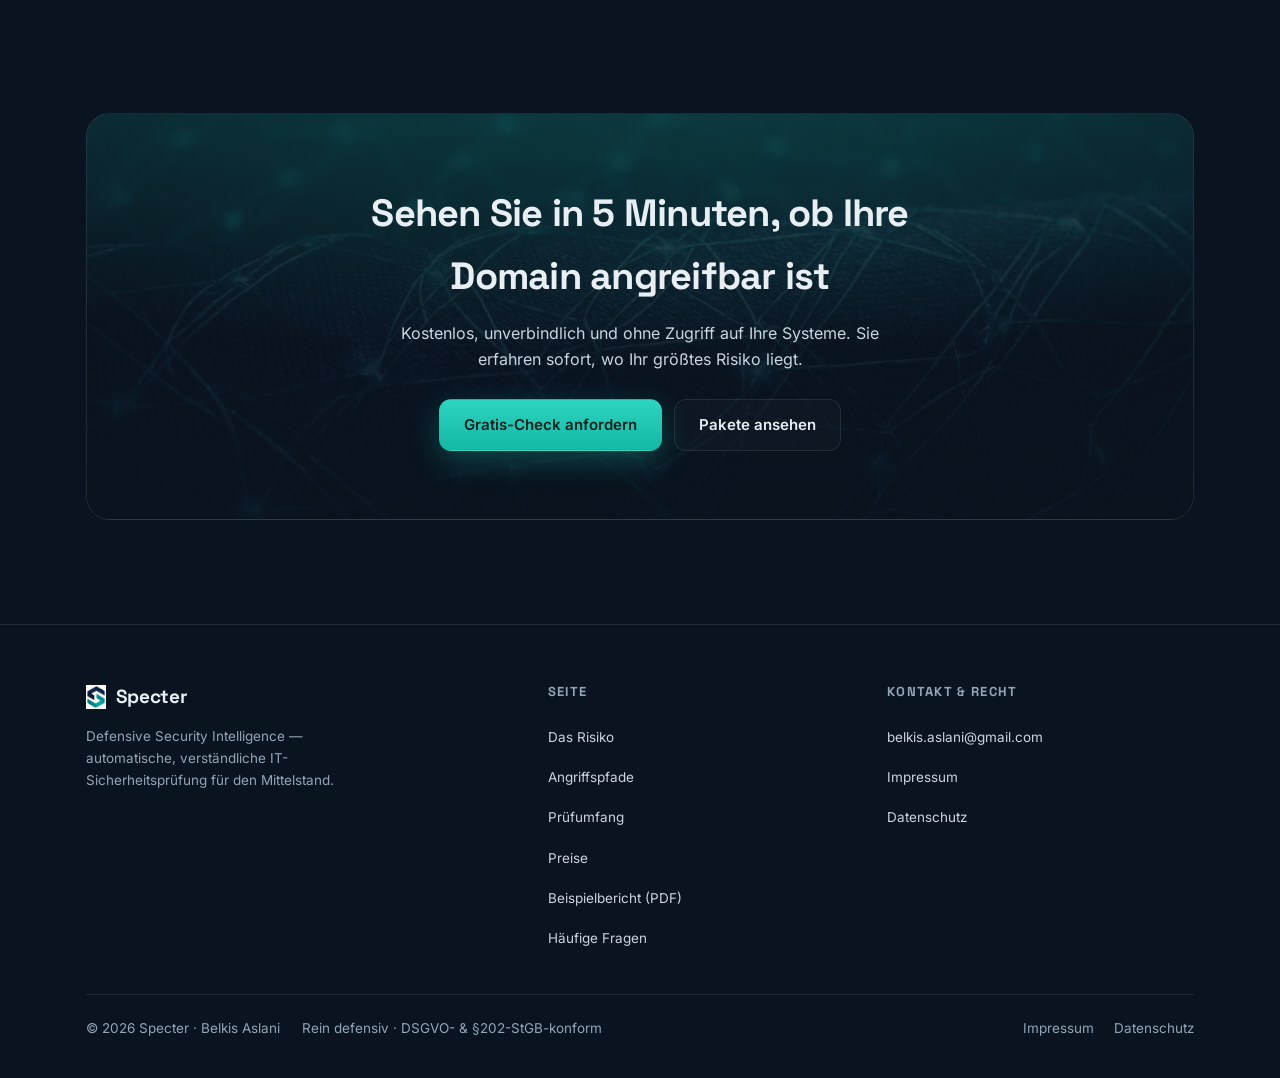
==== commit 1579e89d: "Website: Angriffspfad-Pfeile sauber darstellen Die Verbindungspfeile im 'Belegter Angriffspfad'-Diag" ====
--- a/docs/index.html
+++ b/docs/index.html
@@ -175,18 +175,21 @@
 .pathmeta{display:flex;align-items:center;gap:14px;flex-wrap:wrap;margin-bottom:22px;font-size:13px;color:var(--muted)}
 .pathmeta .proven{display:inline-flex;align-items:center;gap:7px;color:var(--teal-2);font-weight:600;
   background:rgba(45,212,191,.1);border:1px solid rgba(45,212,191,.3);padding:5px 12px;border-radius:999px}
-.chain{display:flex;align-items:stretch;gap:0;min-width:640px}
-.hop{flex:1;min-width:120px;position:relative;padding:0 6px}
+.chain{display:flex;align-items:stretch;gap:26px;min-width:700px}
+.hop{flex:1;min-width:120px;position:relative;padding:0}
 .hop .node{height:100%;background:linear-gradient(180deg,var(--elev),var(--surface));
   border:1px solid var(--line);border-radius:14px;padding:15px 14px;position:relative}
 .hop .step{font-family:'Space Grotesk','Inter',sans-serif;font-size:11px;font-weight:700;color:var(--muted);letter-spacing:.06em}
 .hop h3{margin:8px 0 5px;font-size:14.5px;font-family:'Space Grotesk','Inter',sans-serif;font-weight:600;overflow-wrap:break-word;-webkit-hyphens:auto;hyphens:auto}
 .hop p{margin:0;font-size:12px;color:var(--muted);line-height:1.5;overflow-wrap:break-word;-webkit-hyphens:auto;hyphens:auto}
 .hop .sv{position:absolute;top:12px;right:12px;width:9px;height:9px;border-radius:50%}
-.hop:not(:last-child)::after{content:"";position:absolute;top:50%;right:-6px;width:16px;height:2px;
-  background:linear-gradient(90deg,var(--teal),var(--teal-2));z-index:2}
-.hop:not(:last-child)::before{content:"";position:absolute;top:calc(50% - 4px);right:-9px;
-  border:5px solid transparent;border-left-color:var(--teal-2);z-index:3}
+/* Verbindungspfeil in der 26px-Lücke: Schaft + Spitze bilden einen sauberen Pfeil. */
+.hop:not(:last-child)::after{content:"";position:absolute;top:50%;right:-25px;width:24px;height:2.5px;
+  transform:translateY(-50%);border-radius:2px;
+  background:linear-gradient(90deg,var(--teal),var(--teal-2));z-index:4}
+.hop:not(:last-child)::before{content:"";position:absolute;top:50%;right:-25px;
+  transform:translateY(-50%);border:5px solid transparent;
+  border-left:9px solid var(--teal-2);z-index:5}
 .hop.n1 .sv{background:var(--amber)} .hop.n2 .sv{background:var(--amber)}
 .hop.n3 .sv{background:var(--rose)} .hop.n4 .sv{background:var(--rose)} .hop.n5 .sv{background:var(--rose)}
 .hop.crit .node{border-color:rgba(242,116,138,.45);box-shadow:0 0 30px rgba(242,116,138,.12)}
@@ -335,10 +338,11 @@
   .chain{flex-direction:column;min-width:0;gap:26px}
   .hop{width:100%;padding:0}
   .hop .node{height:auto}
-  .hop:not(:last-child)::after{top:auto;left:50%;right:auto;bottom:-18px;width:2px;height:12px;
-    background:linear-gradient(180deg,var(--teal),var(--teal-2))}
-  .hop:not(:last-child)::before{top:auto;left:calc(50% - 5px);right:auto;bottom:-22px;
-    border:5px solid transparent;border-top-color:var(--teal-2);border-left-color:transparent}
+  .hop:not(:last-child)::after{top:auto;left:50%;right:auto;bottom:-20px;width:2.5px;height:18px;
+    transform:translateX(-50%);background:linear-gradient(180deg,var(--teal),var(--teal-2))}
+  .hop:not(:last-child)::before{top:auto;left:50%;right:auto;bottom:-20px;
+    transform:translateX(-50%);border:5px solid transparent;
+    border-left:5px solid transparent;border-top:9px solid var(--teal-2)}
 }
 @media(max-width:560px){
   .stats .wrap{grid-template-columns:repeat(2,1fr);gap:22px 12px}
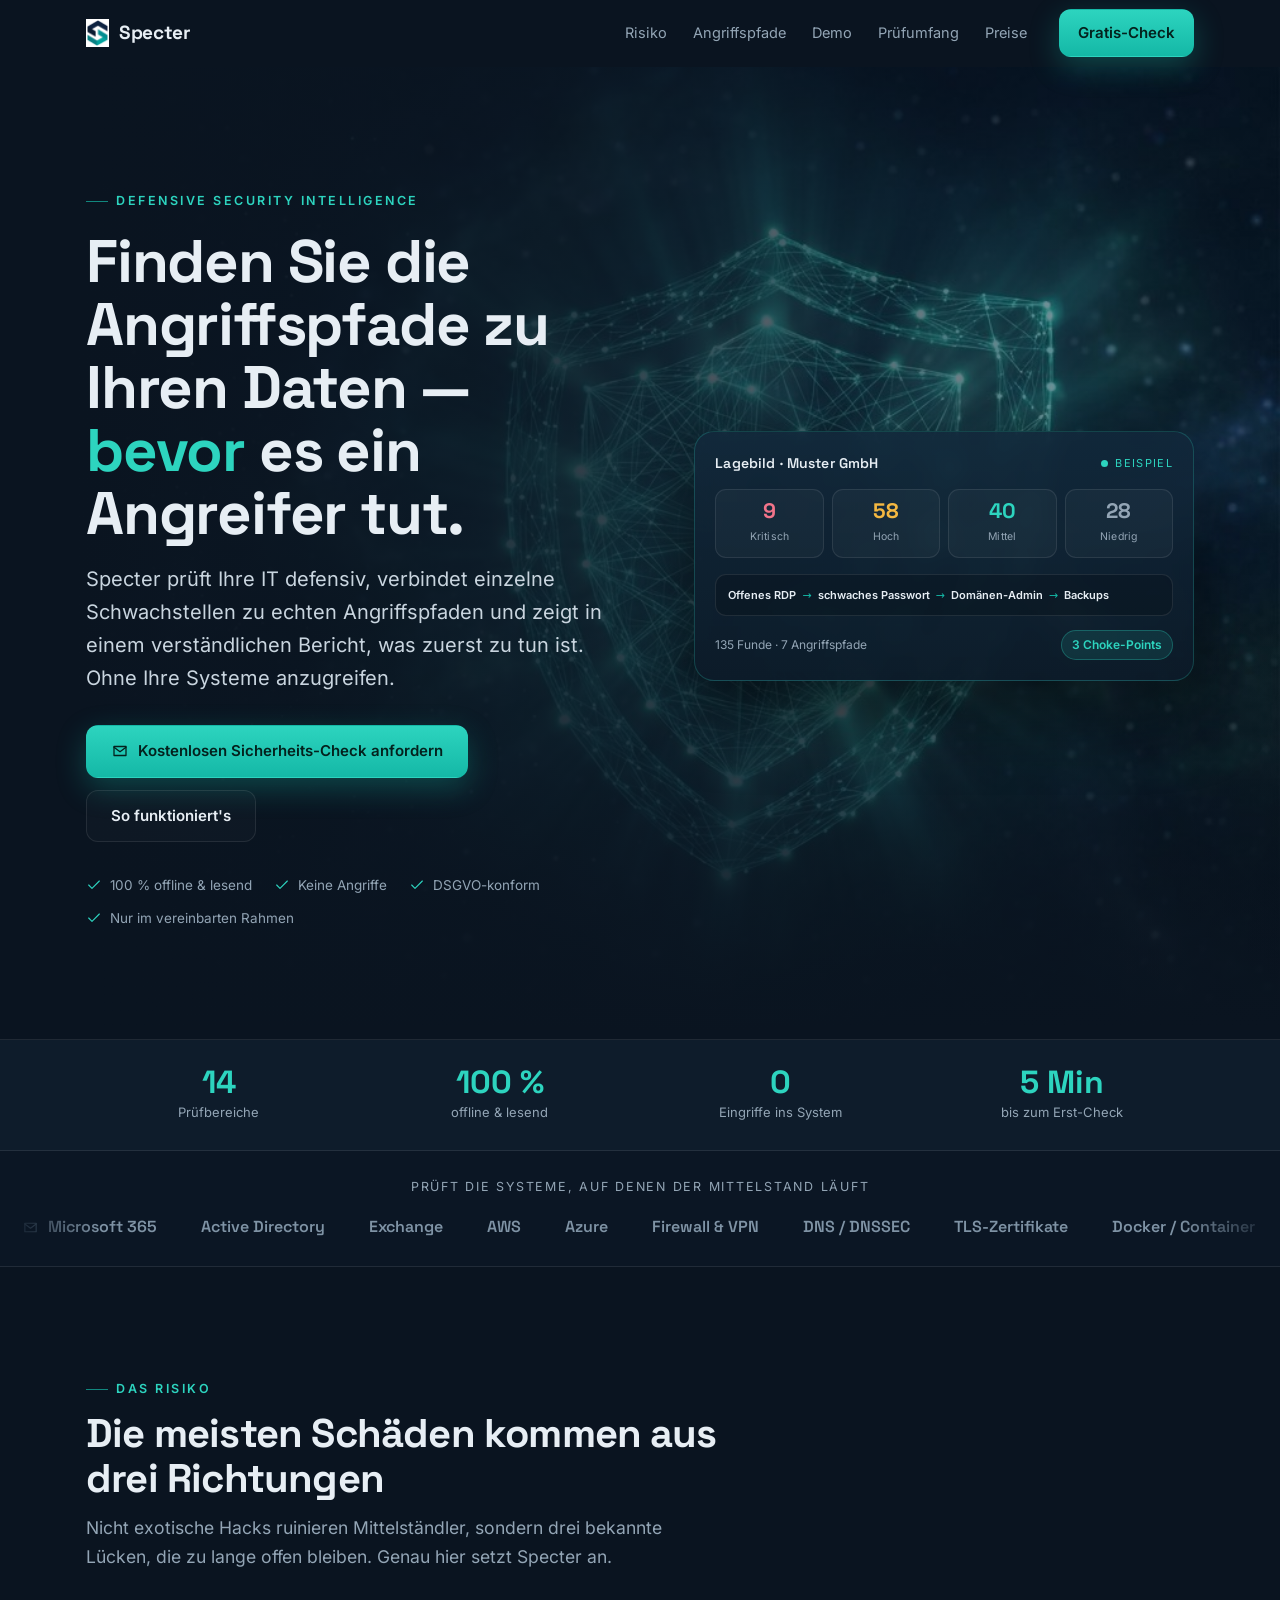
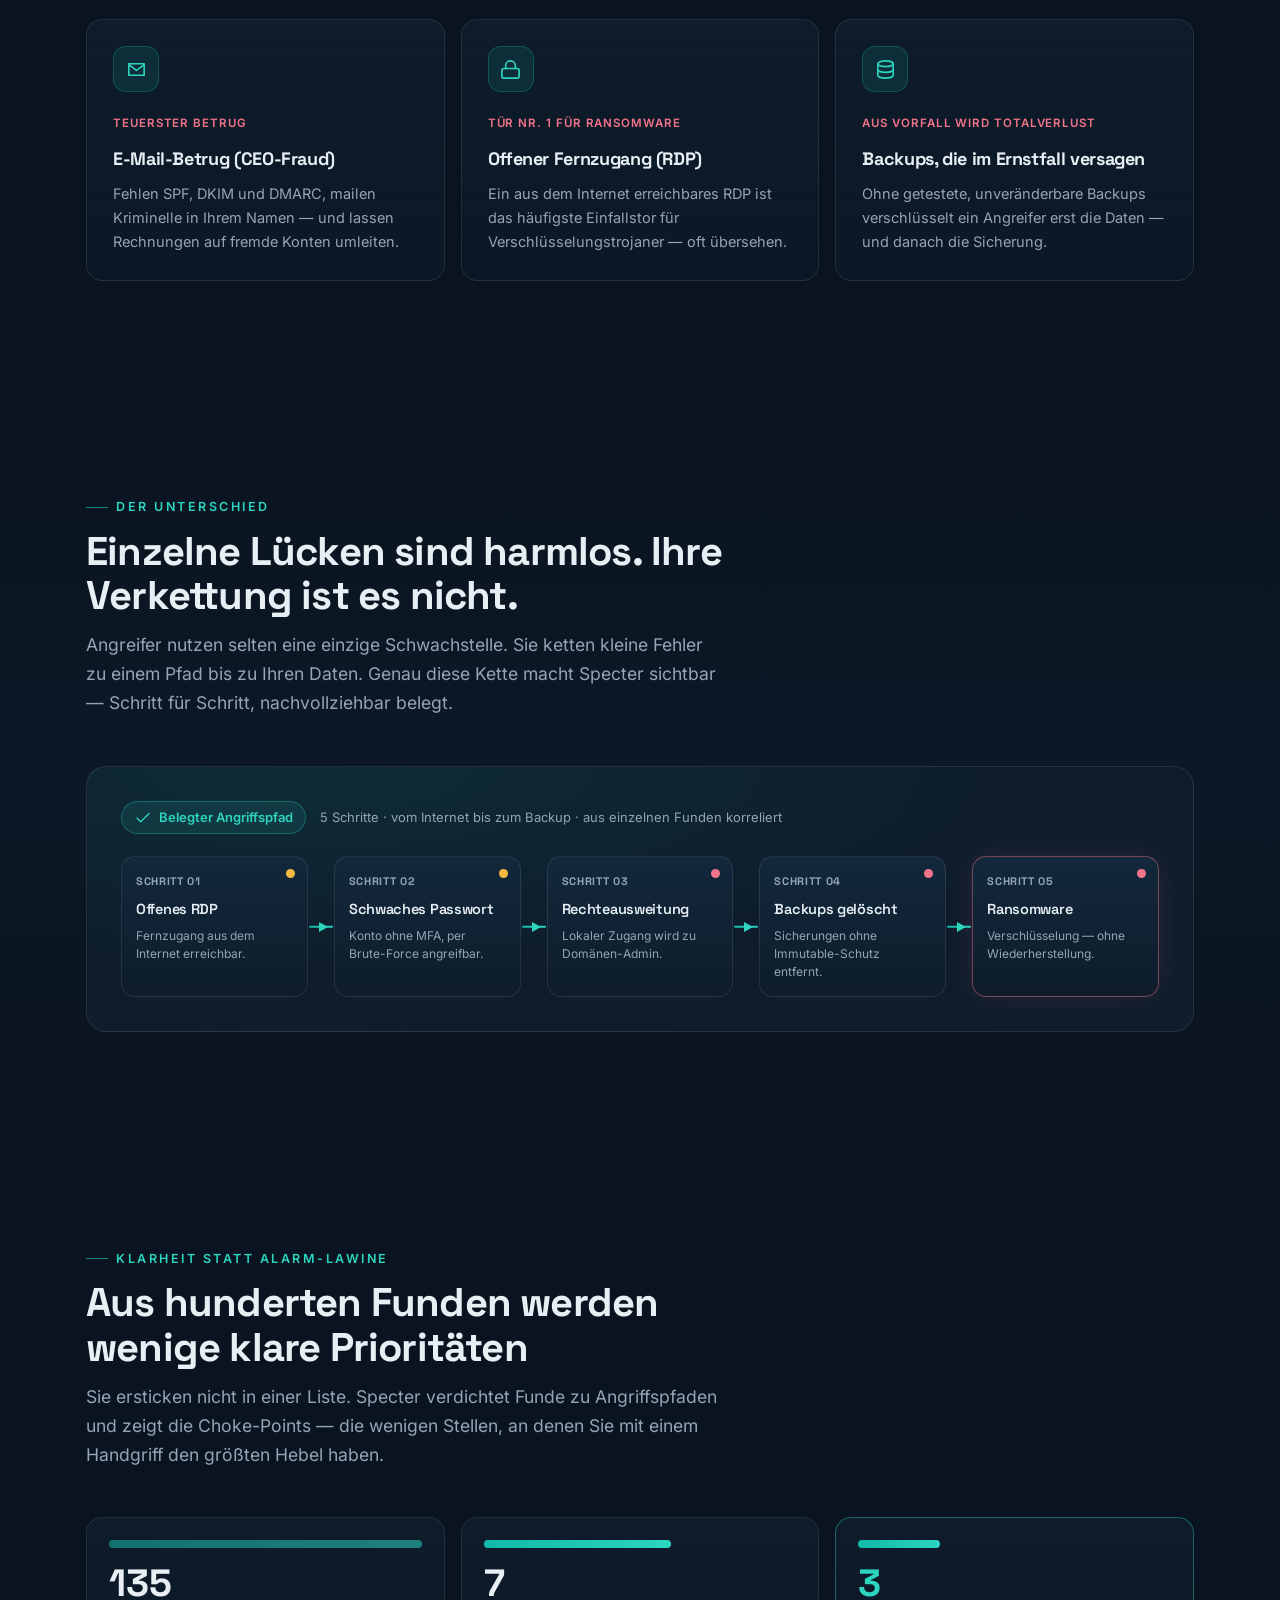
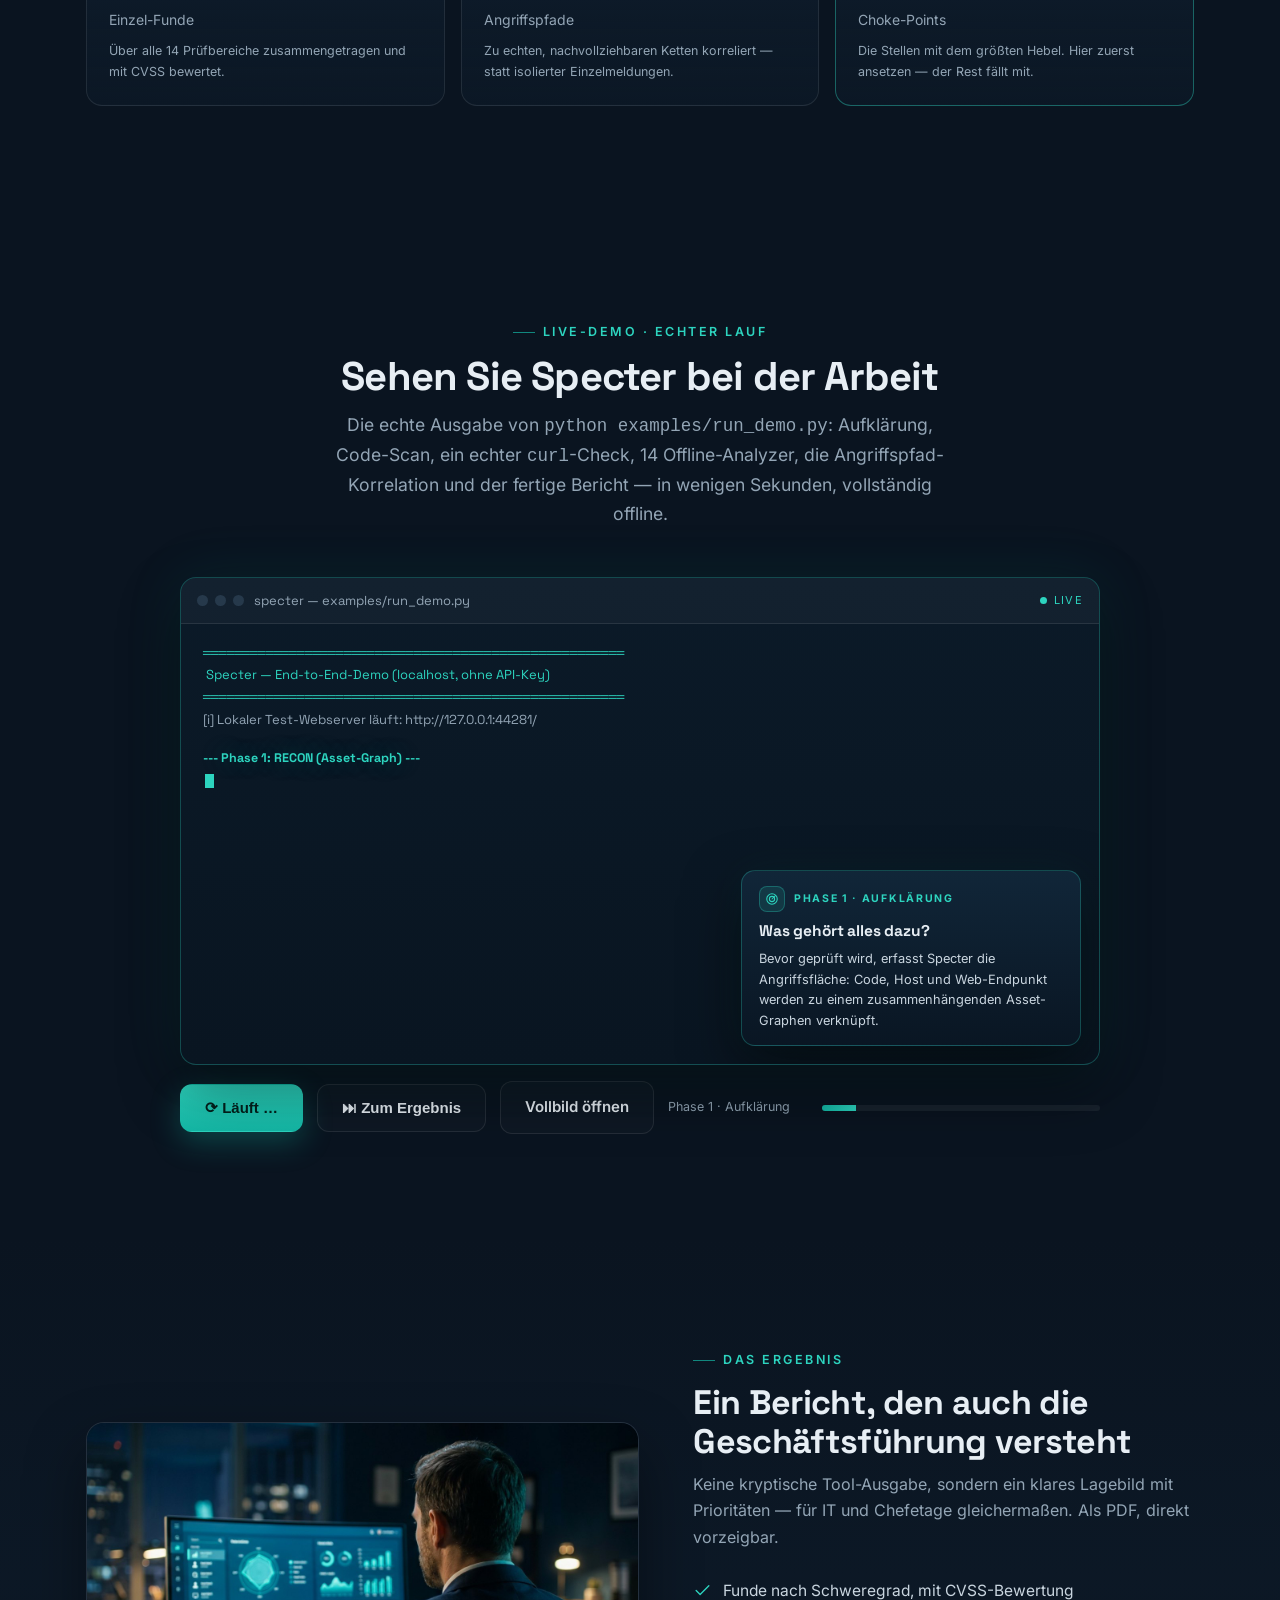
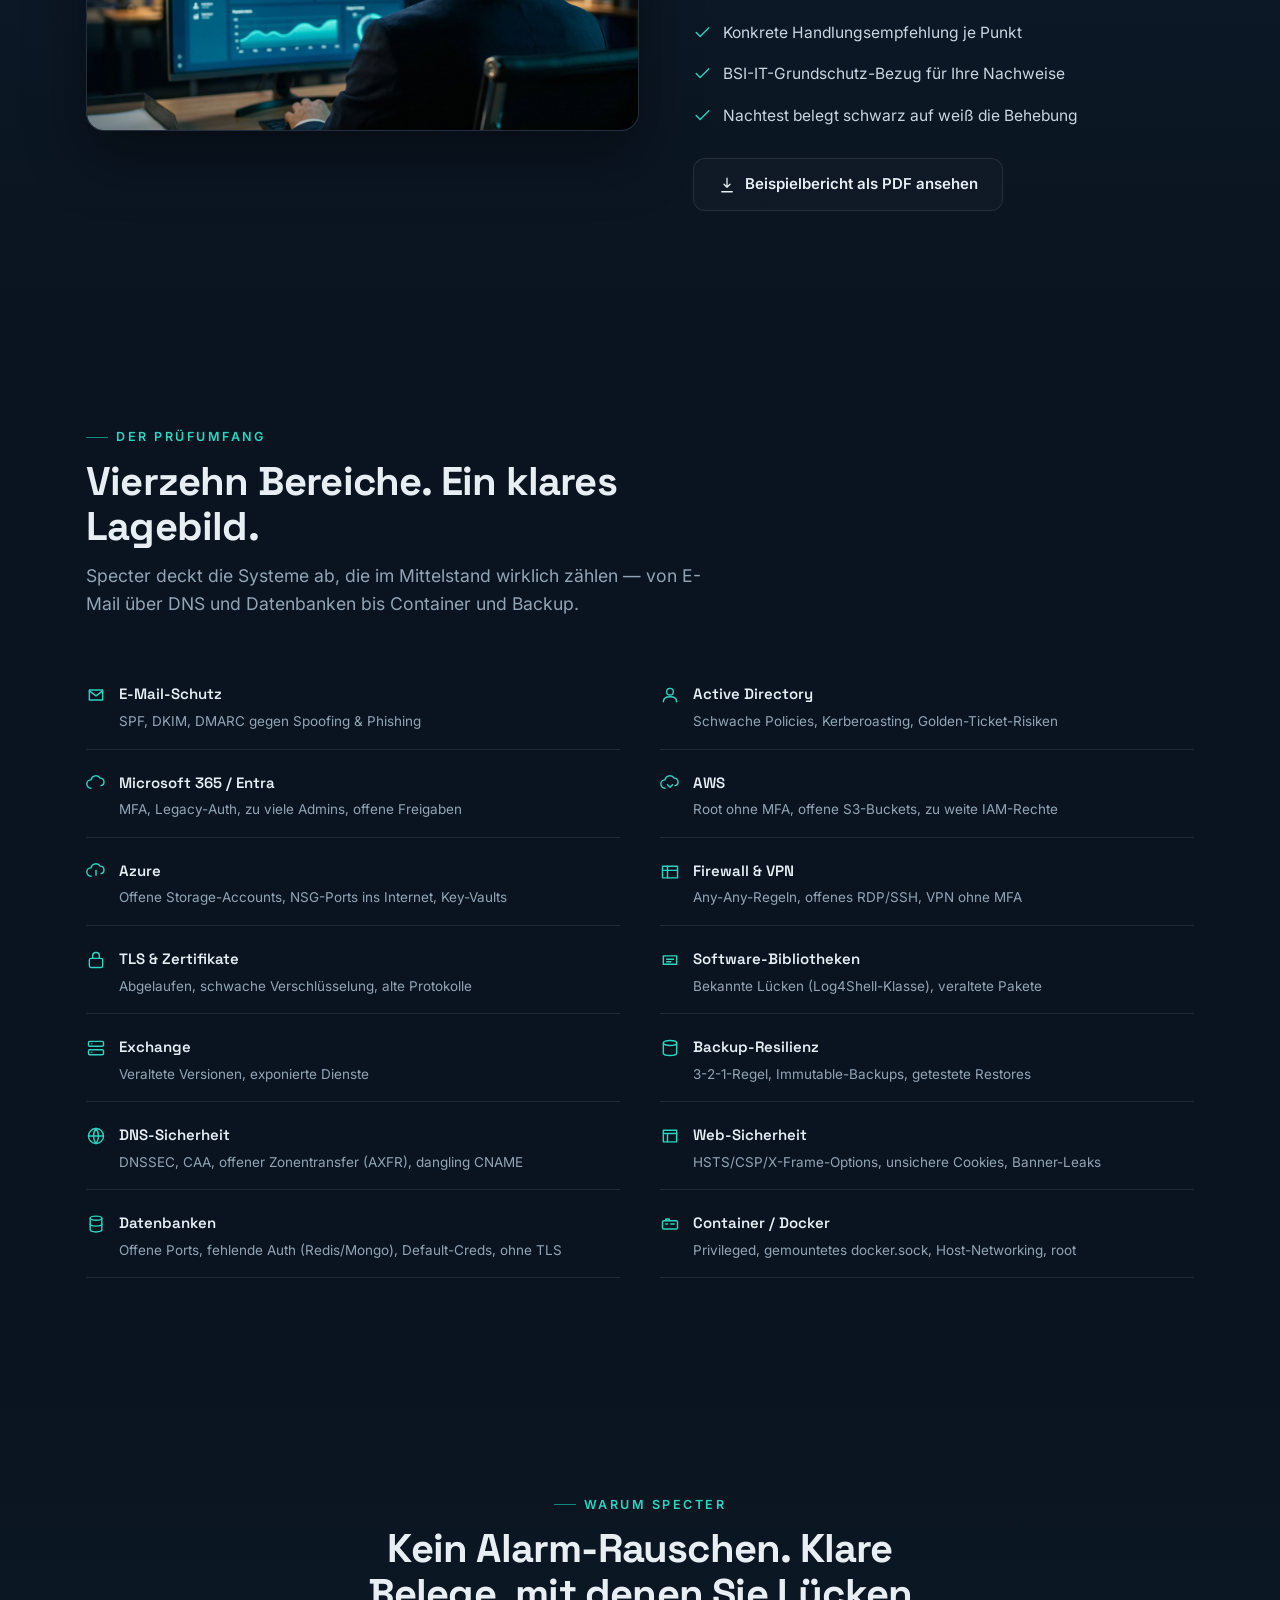
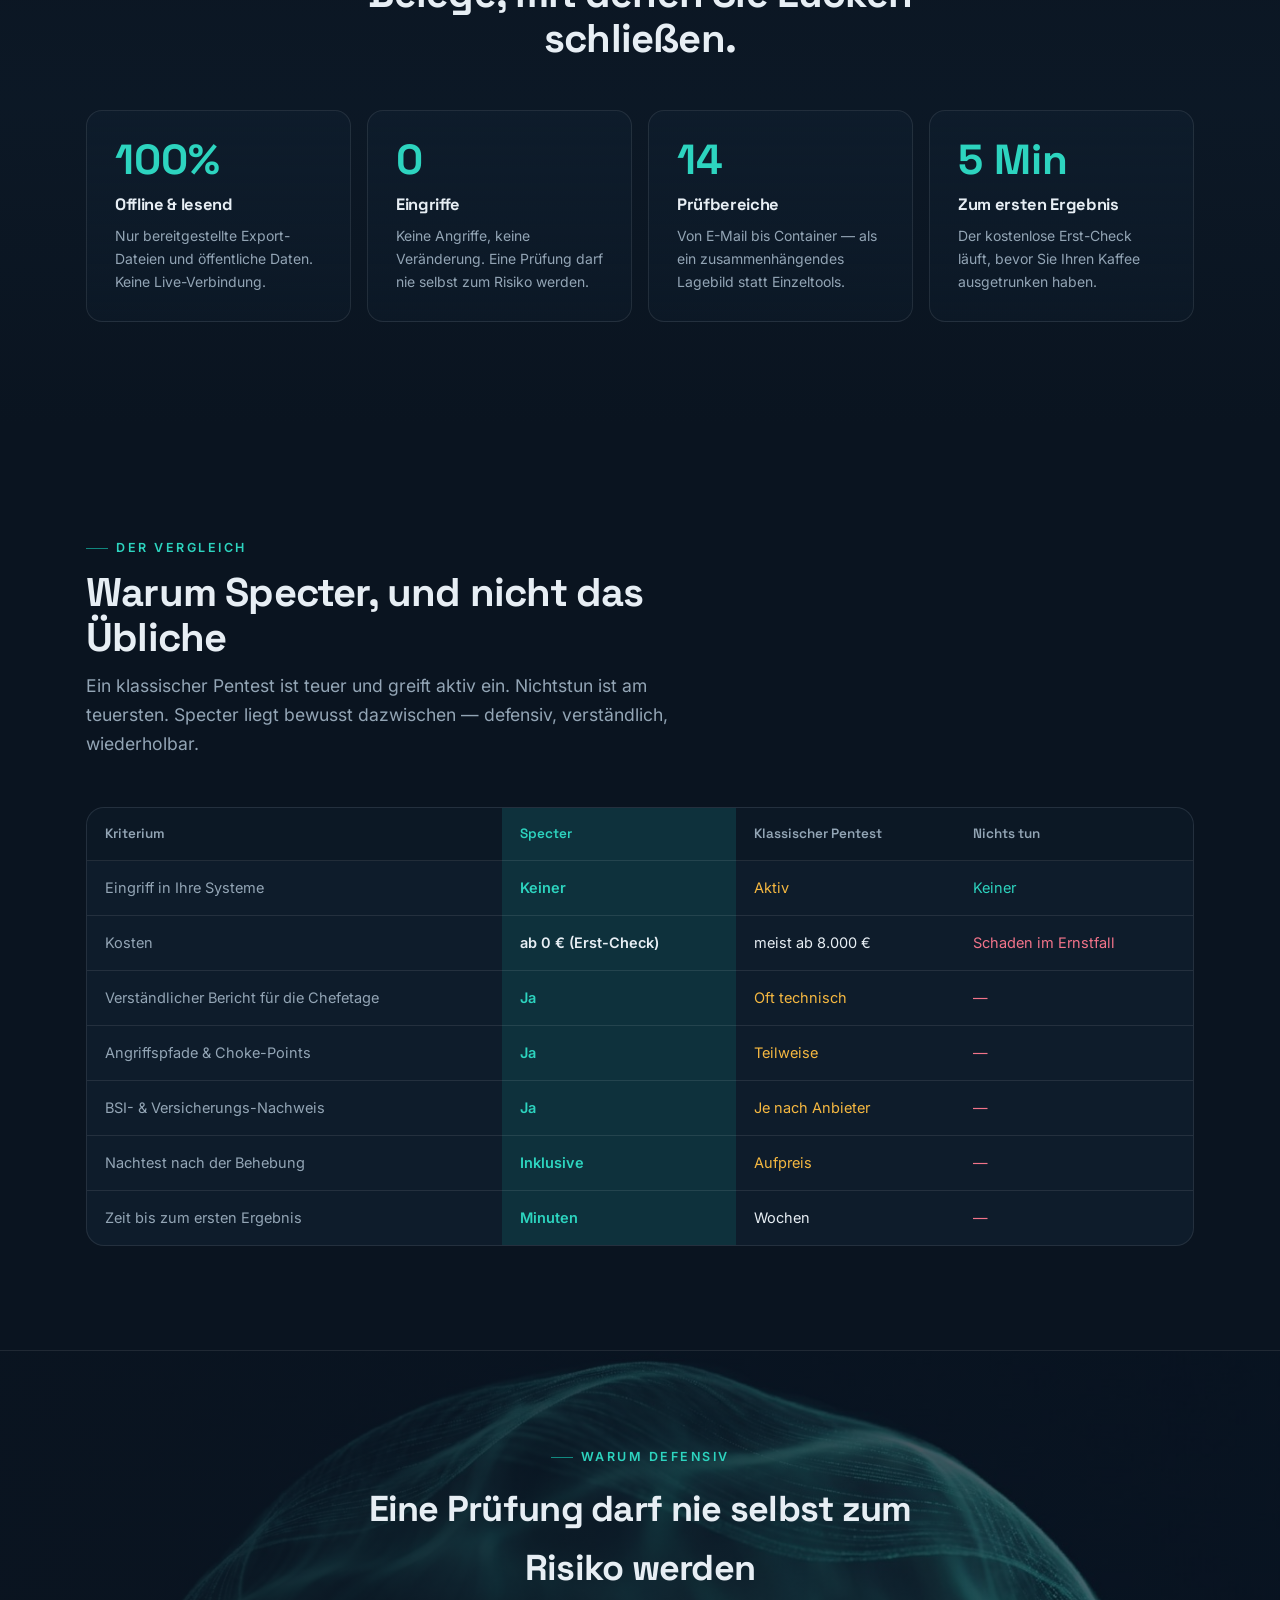
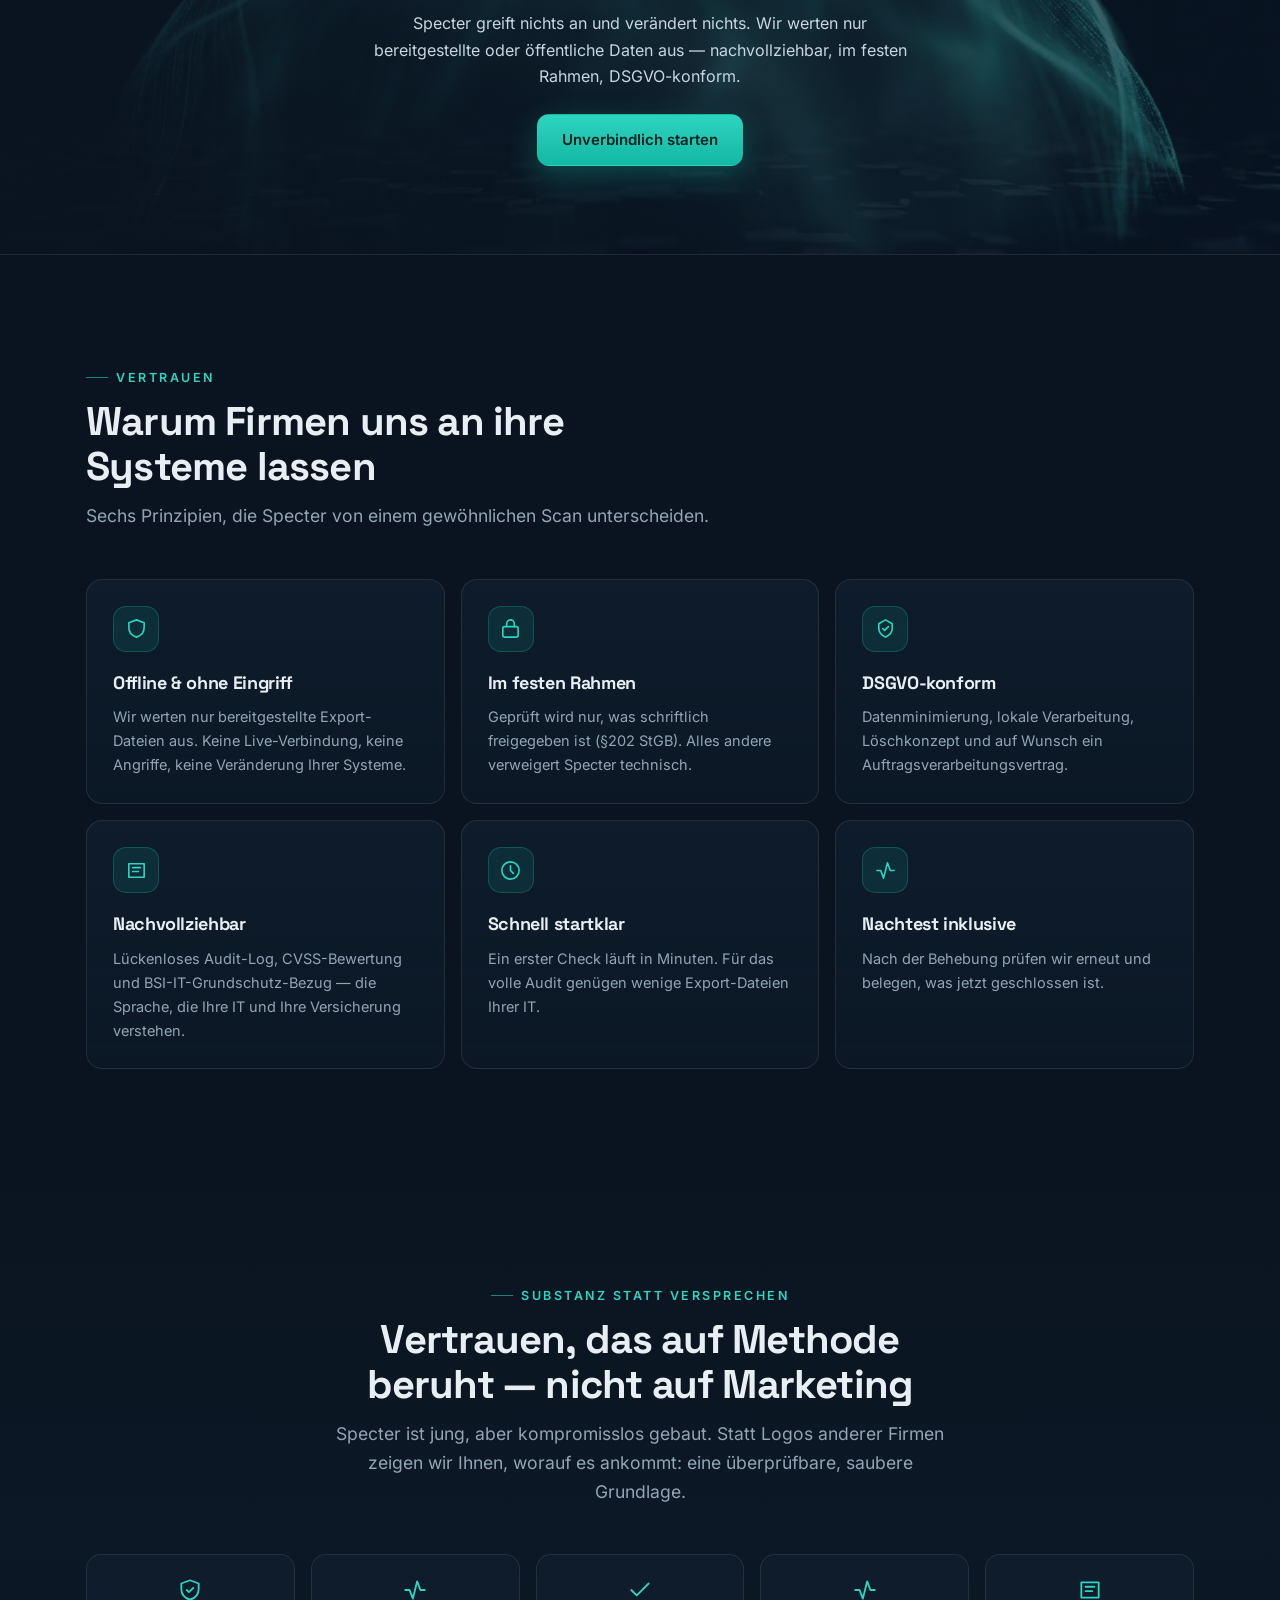
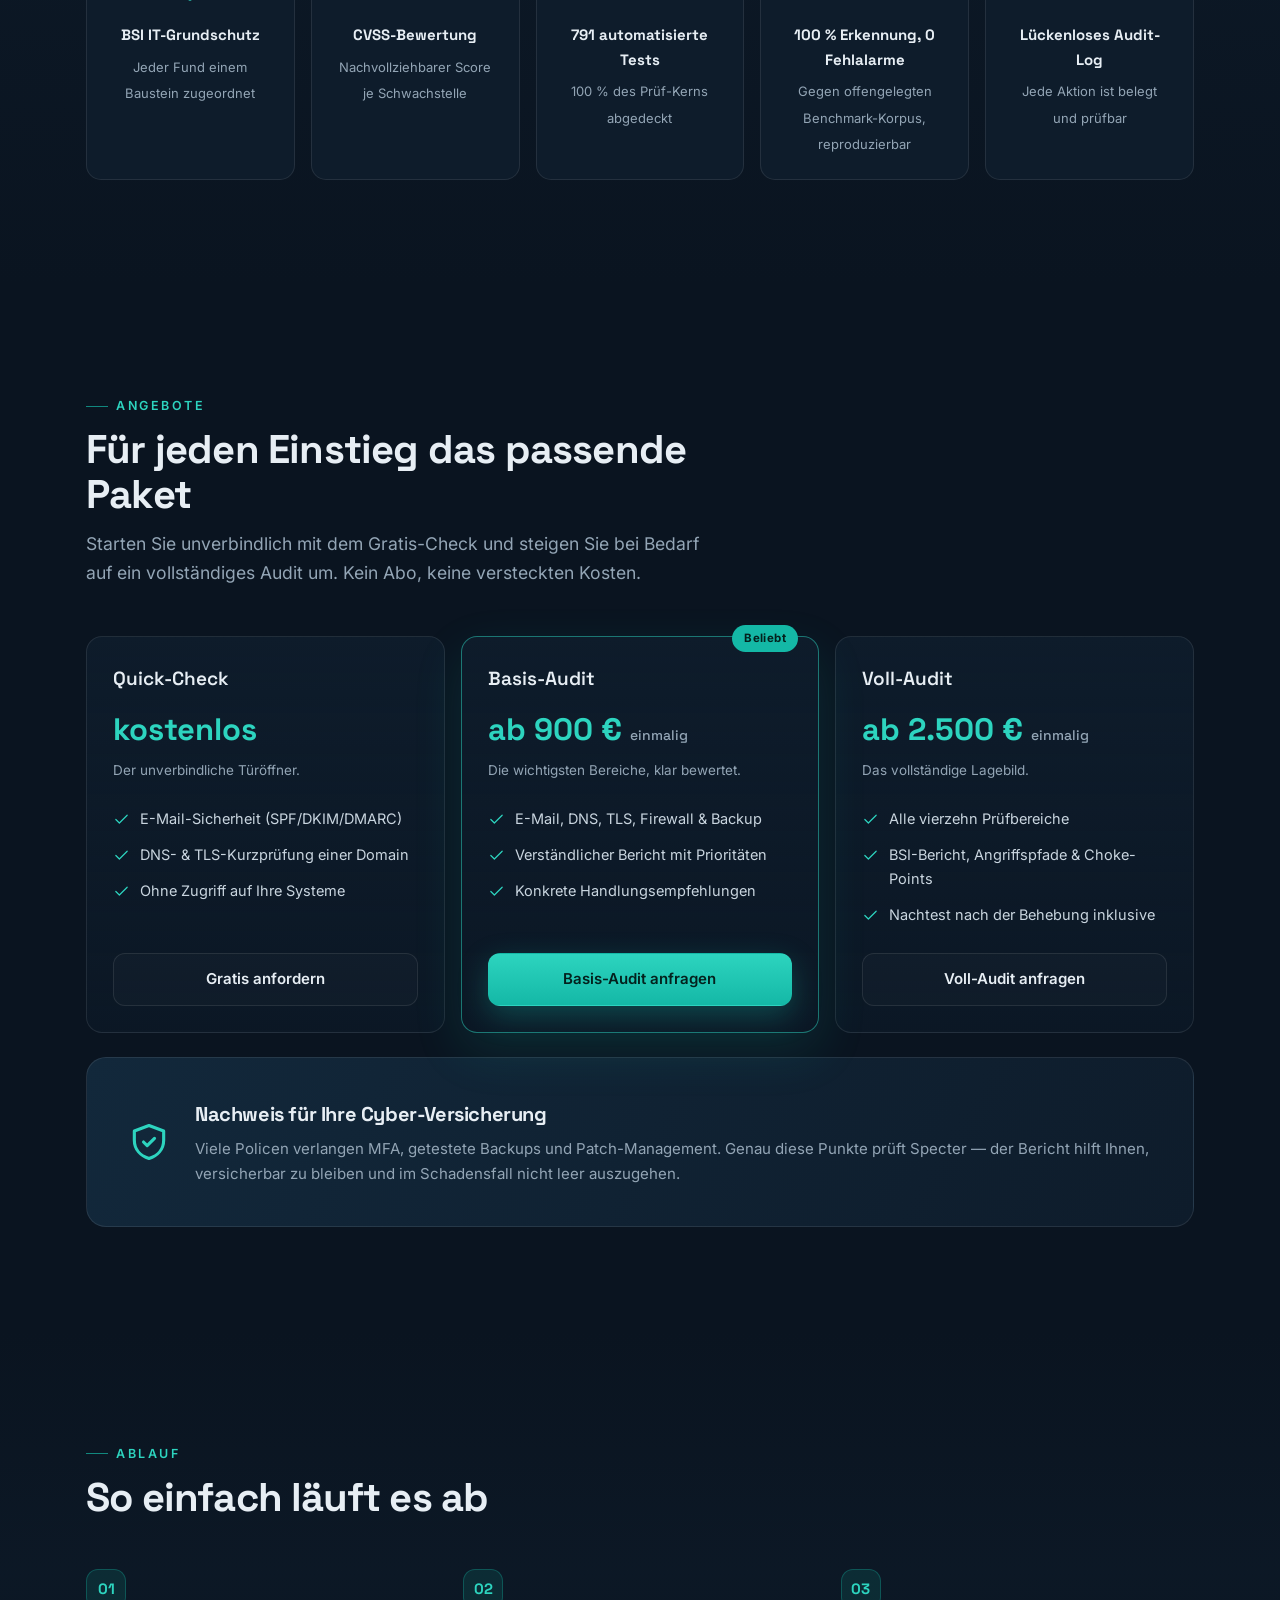
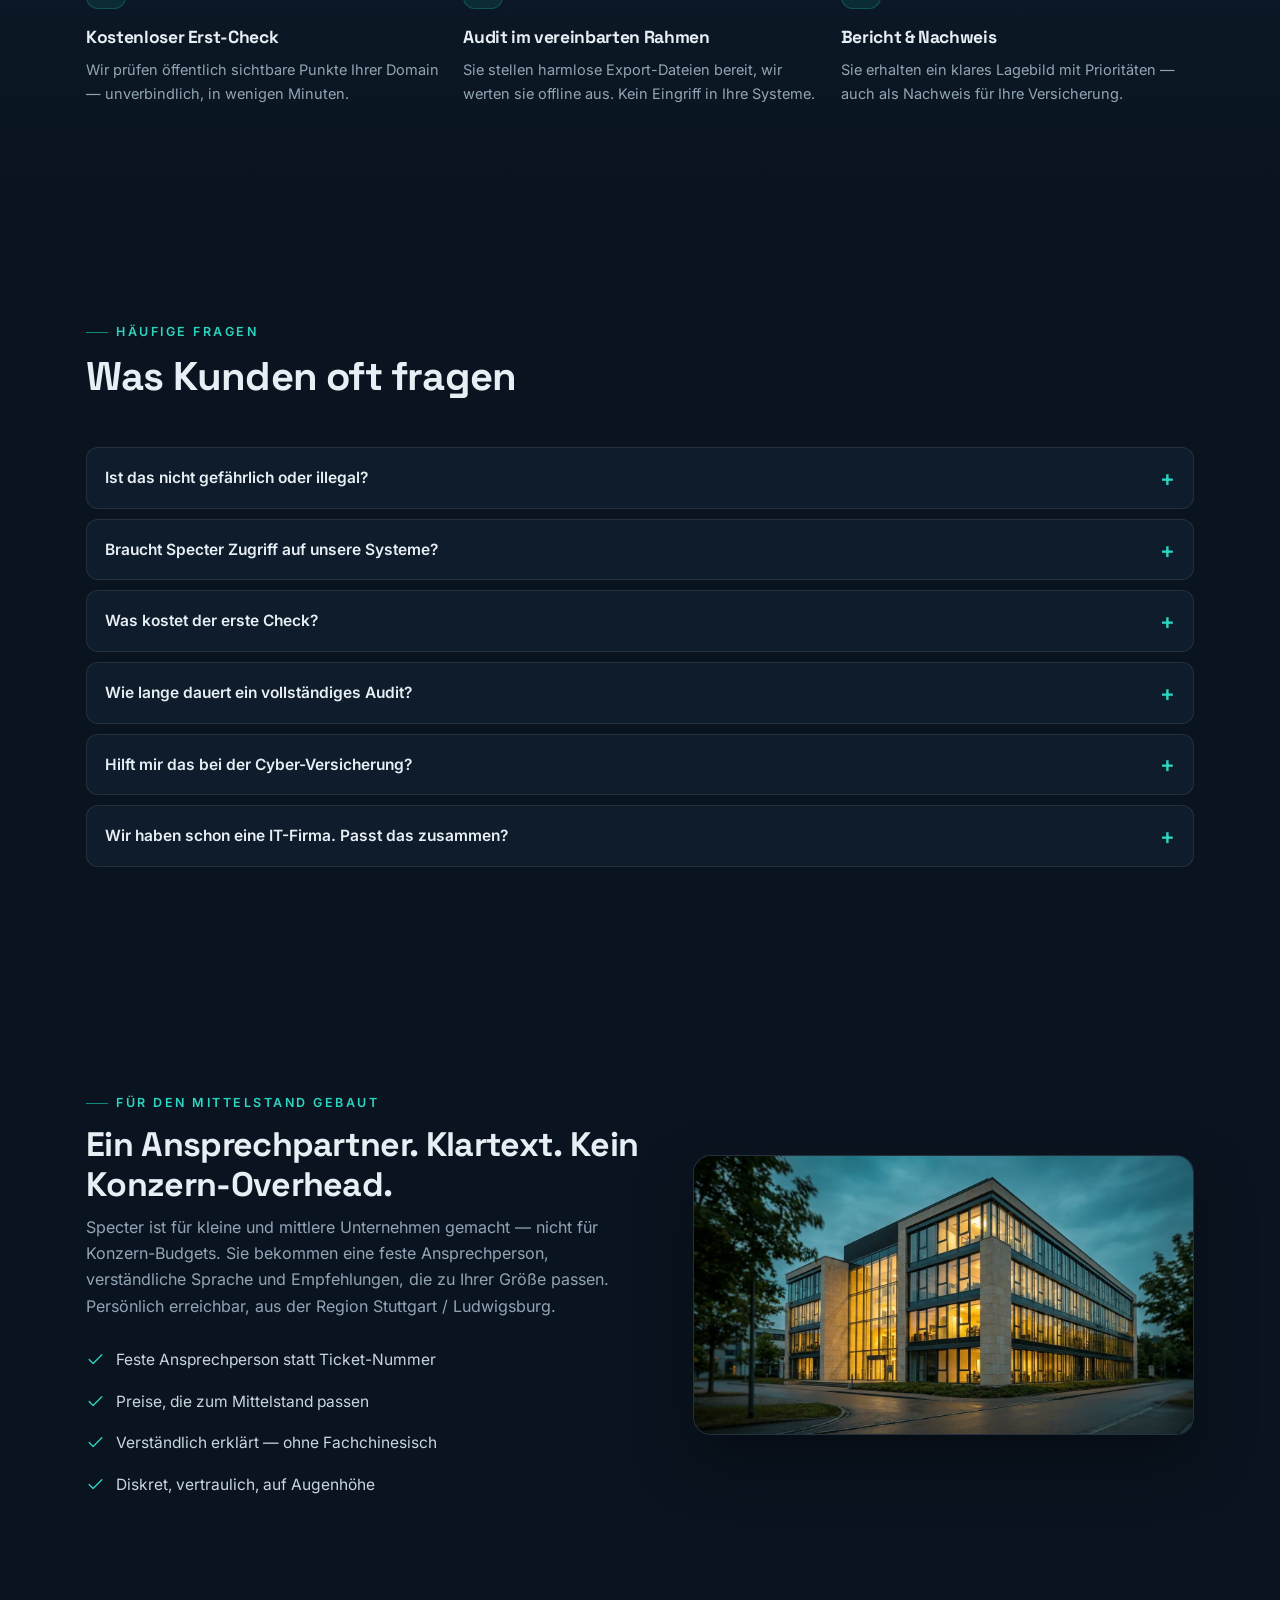
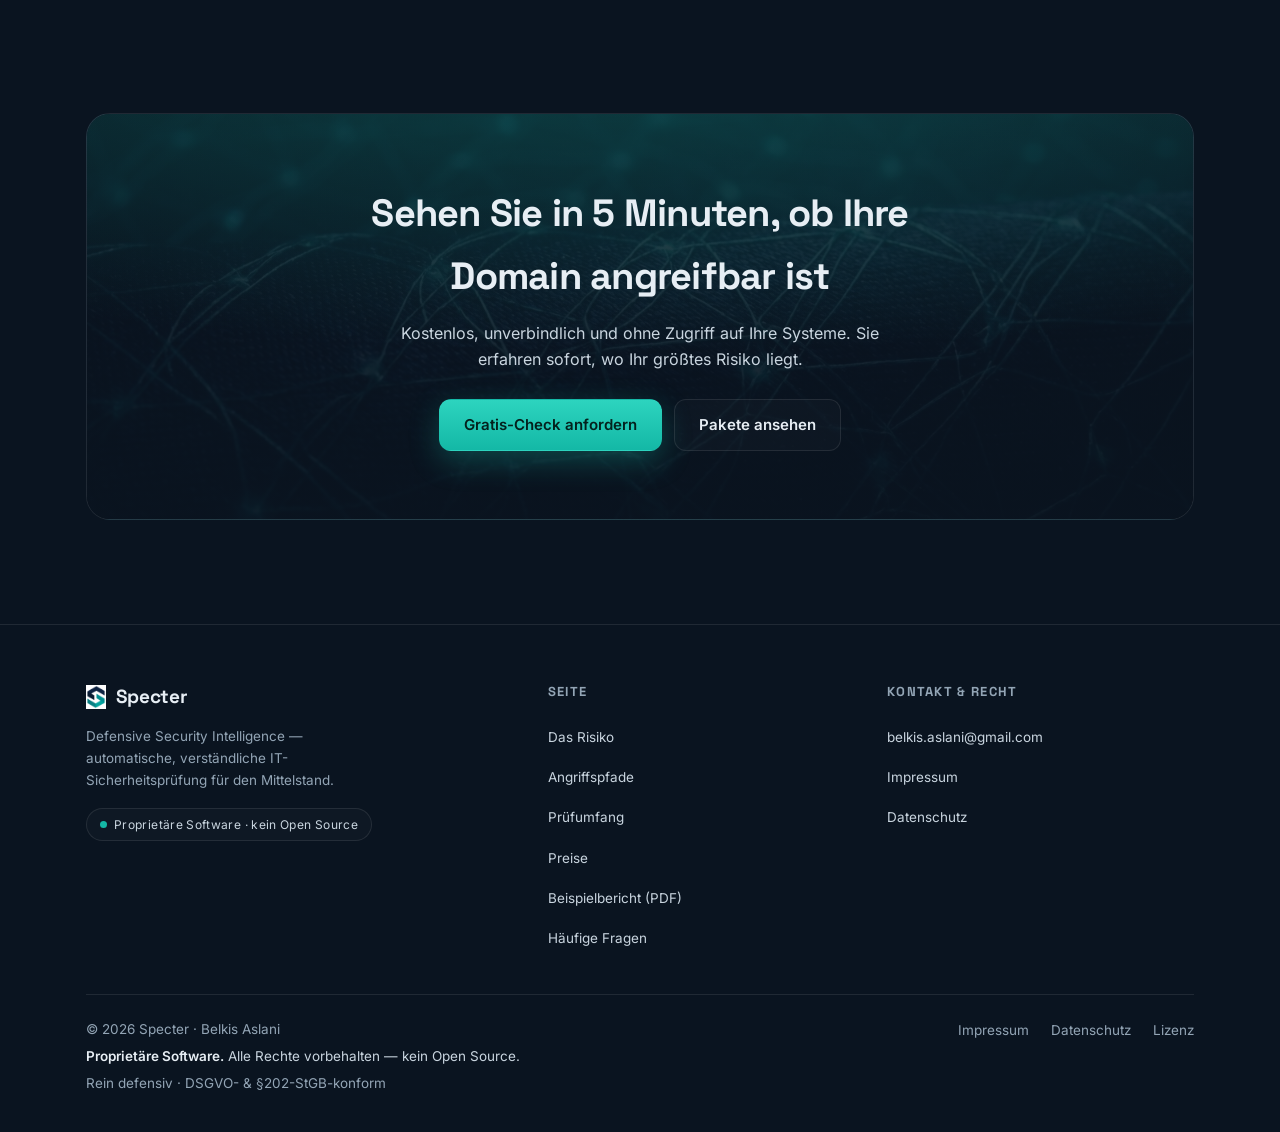
==== commit 00eda5a1: "Footer verbessern (Desktop + Mobil) + Proprietär-Hinweis - Proprietär-Badge in der Markenspalte ("Pr" ====
--- a/docs/index.html
+++ b/docs/index.html
@@ -301,13 +301,26 @@
 .foot-top{display:grid;grid-template-columns:1.4fr 1fr 1fr;gap:32px;margin-bottom:36px}
 .foot-top .brandmark{font-size:19px;color:var(--text)}
 .foot-top p{margin:12px 0 0;max-width:34ch}
+.foot-badge{display:inline-flex;align-items:center;gap:7px;margin-top:16px;font-size:12px;
+  letter-spacing:.03em;color:var(--text-2);border:1px solid var(--line);border-radius:999px;padding:6px 13px;
+  background:rgba(255,255,255,.02)}
+.foot-badge .dot{width:7px;height:7px;border-radius:50%;background:var(--teal);flex:none}
 .foot-col h4{font-family:'Space Grotesk','Inter',sans-serif;font-size:13px;letter-spacing:.1em;text-transform:uppercase;
   color:var(--muted);margin:0 0 14px}
 .foot-col a{display:block;color:var(--text-2);padding:9px 0}
 .foot-col a:hover{color:var(--teal-2)}
-.foot-bot{display:flex;flex-wrap:wrap;gap:12px 22px;align-items:center;border-top:1px solid var(--line);padding-top:22px}
-.foot-bot .fr{margin-left:auto;display:flex;gap:20px;flex-wrap:wrap}
+.foot-bot{display:flex;flex-wrap:wrap;gap:16px 28px;align-items:flex-start;justify-content:space-between;
+  border-top:1px solid var(--line);padding-top:24px}
+.foot-legal{display:flex;flex-direction:column;gap:6px;line-height:1.55;min-width:0}
+.foot-legal .prop{color:var(--text-2)}
+.foot-legal .prop strong{color:var(--text);font-weight:600}
+.foot-bot .fr{display:flex;gap:12px 22px;flex-wrap:wrap;align-items:center}
 .foot-bot a:hover{color:var(--teal-2)}
+@media(max-width:560px){
+  .foot-bot{flex-direction:column;gap:18px}
+  .foot-legal{gap:8px}
+  .foot-bot .fr{gap:10px 18px}
+}
 
 /* REVEAL */
 .js .reveal{opacity:0;transform:translateY(18px);transition:opacity .7s ease,transform .7s ease}
@@ -867,6 +880,7 @@
       <div>
         <a class="logo" href="#top"><img src="assets/img/mark.png" alt="" style="height:24px"><span class="brandmark">Specter</span></a>
         <p>Defensive Security Intelligence — automatische, verständliche IT-Sicherheitsprüfung für den Mittelstand.</p>
+        <span class="foot-badge"><span class="dot"></span>Proprietäre Software · kein Open Source</span>
       </div>
       <div class="foot-col">
         <h4>Seite</h4>
@@ -885,11 +899,15 @@
       </div>
     </div>
     <div class="foot-bot">
-      <span>© 2026 Specter · Belkis Aslani</span>
-      <span>Rein defensiv · DSGVO- &amp; §202-StGB-konform</span>
+      <div class="foot-legal">
+        <span>© 2026 Specter · Belkis Aslani</span>
+        <span class="prop"><strong>Proprietäre Software.</strong> Alle Rechte vorbehalten — kein Open Source.</span>
+        <span>Rein defensiv · DSGVO- &amp; §202-StGB-konform</span>
+      </div>
       <div class="fr">
         <a href="impressum.html">Impressum</a>
         <a href="datenschutz.html">Datenschutz</a>
+        <a href="https://github.com/BEKO2210/Specter-/blob/main/LICENSE" target="_blank" rel="noopener">Lizenz</a>
       </div>
     </div>
   </div>
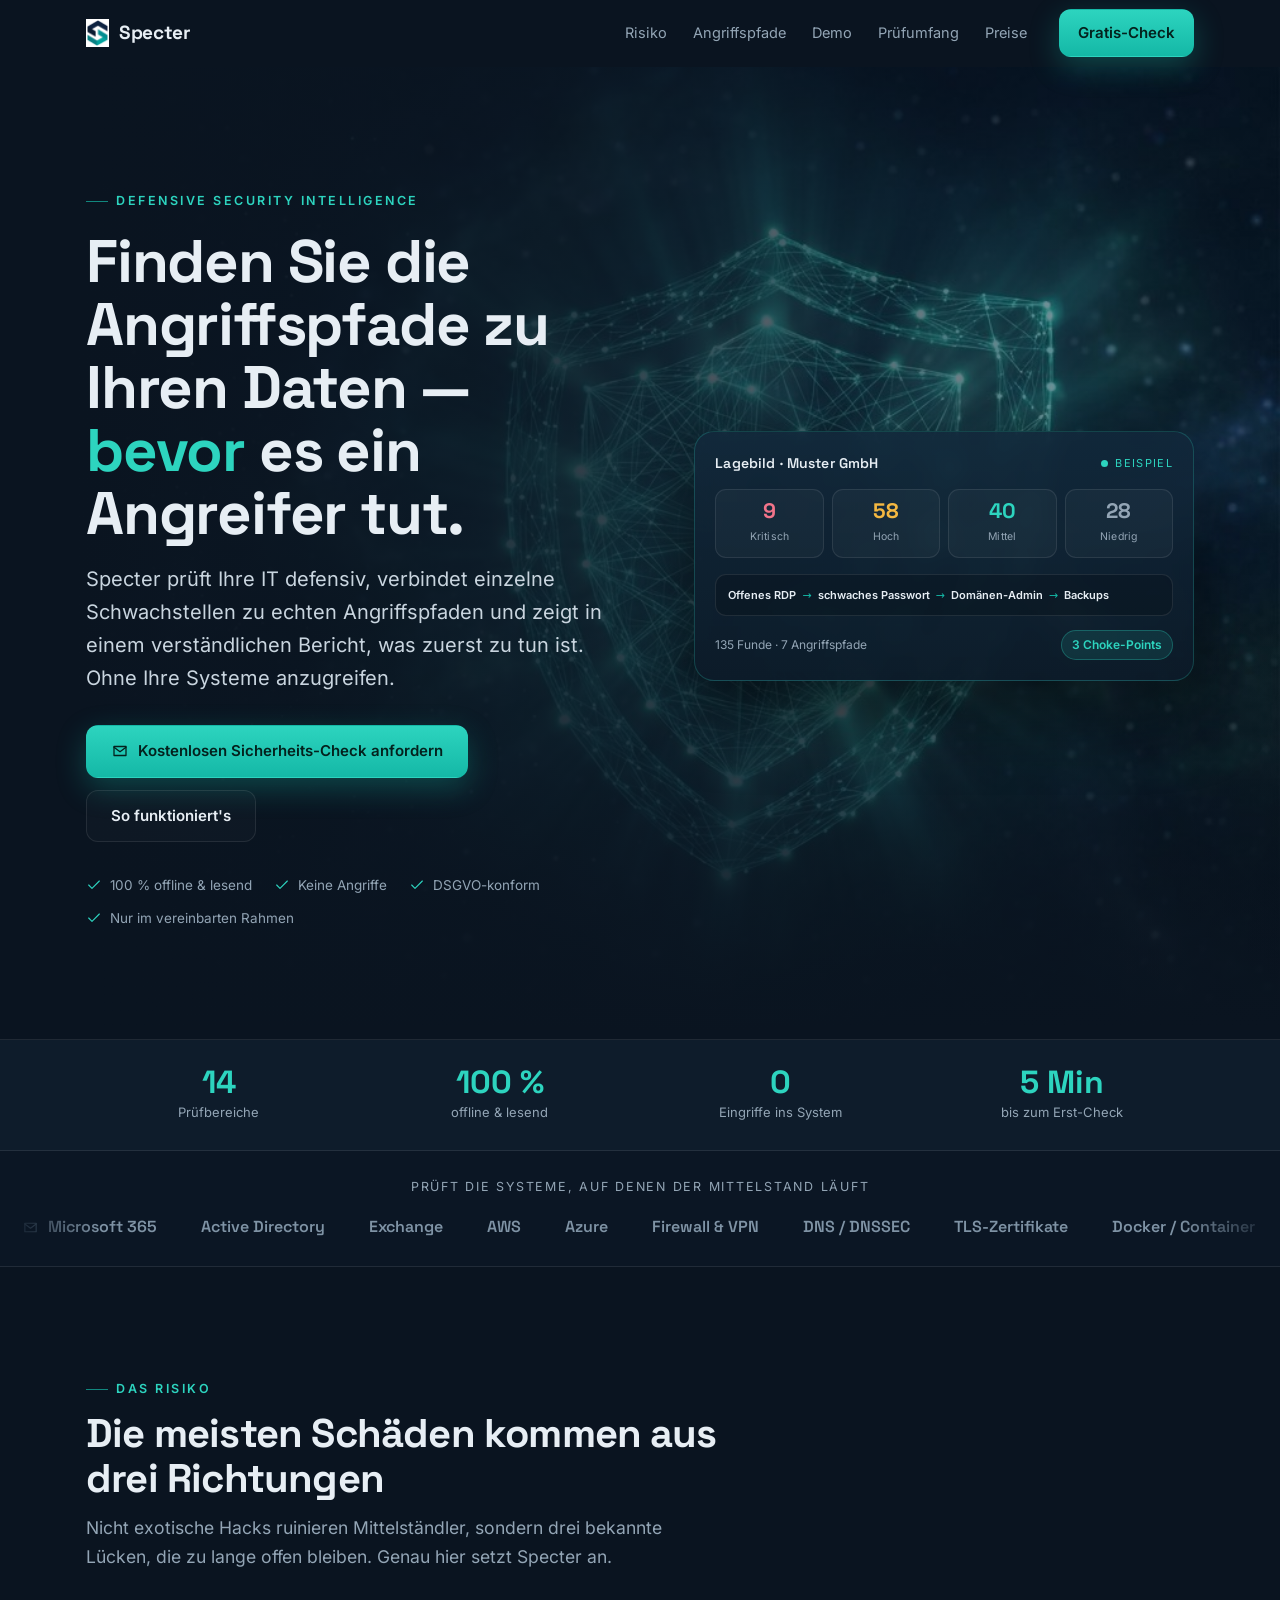
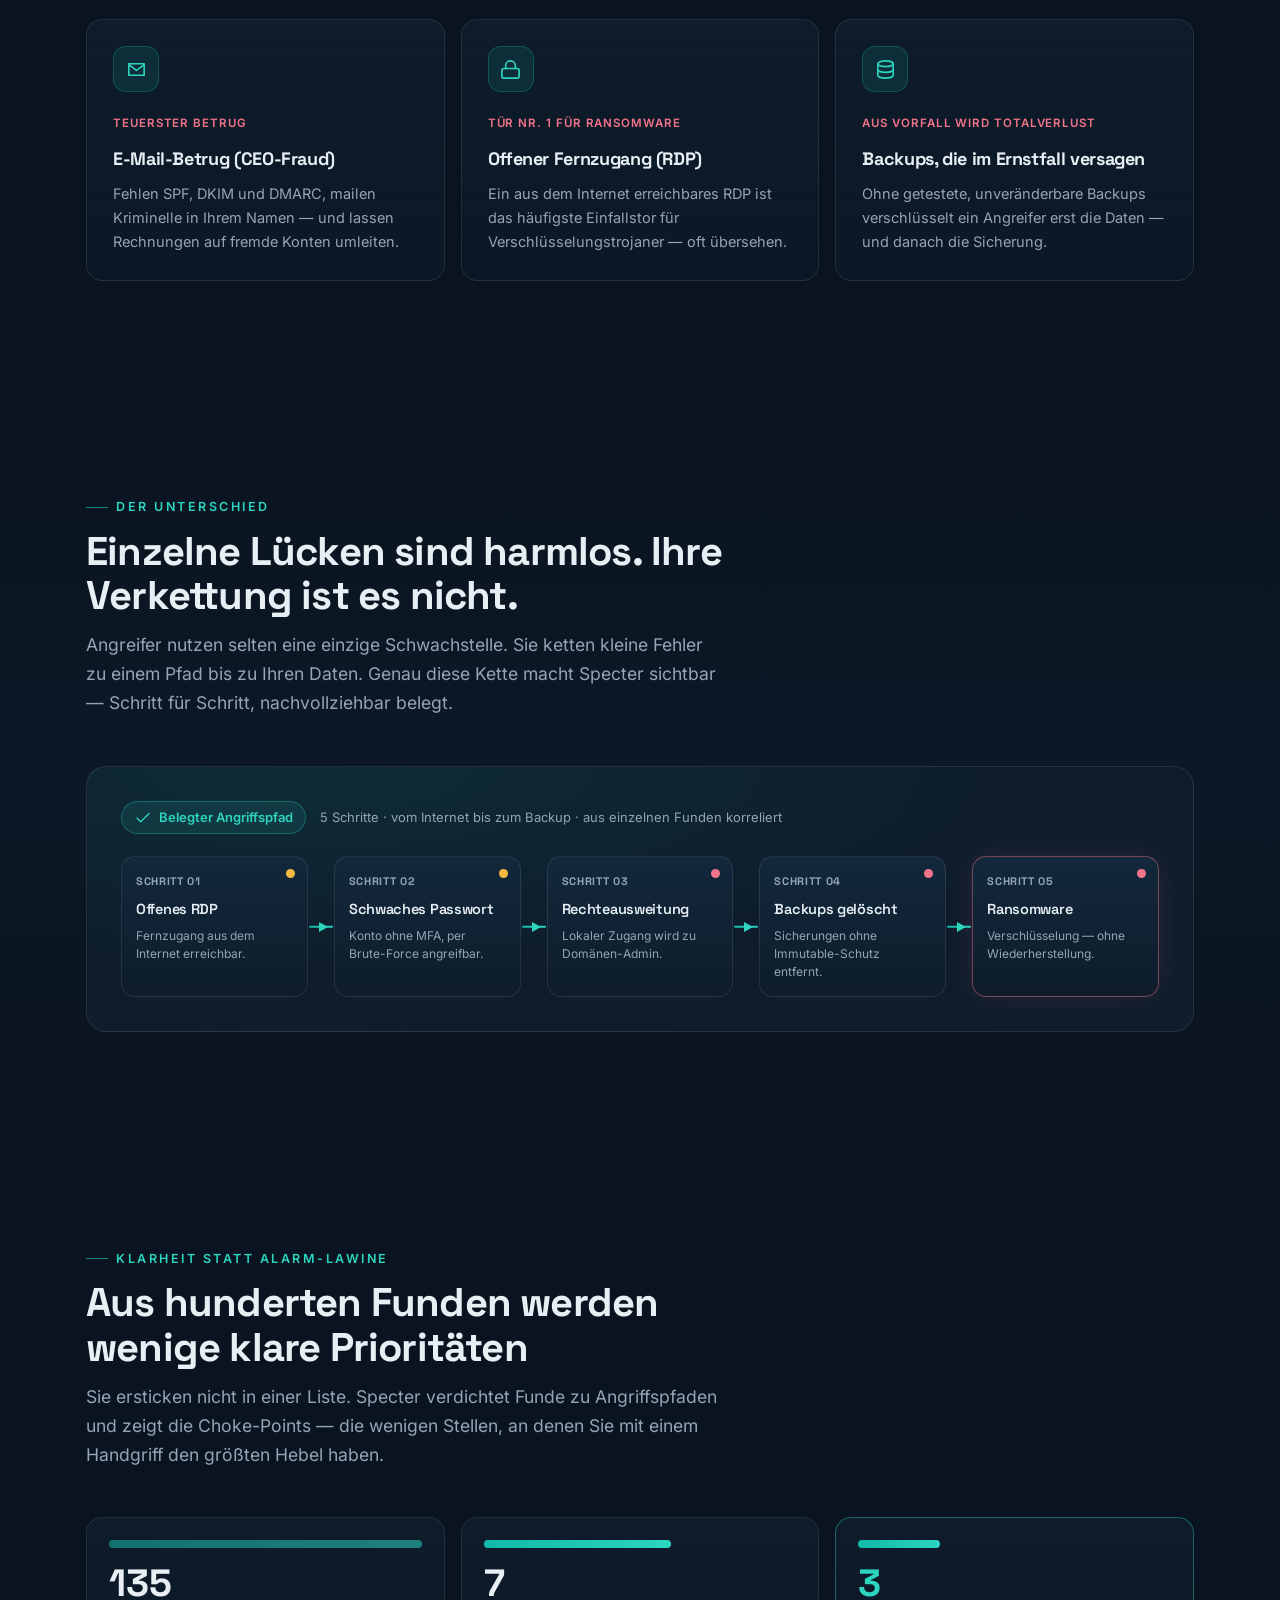
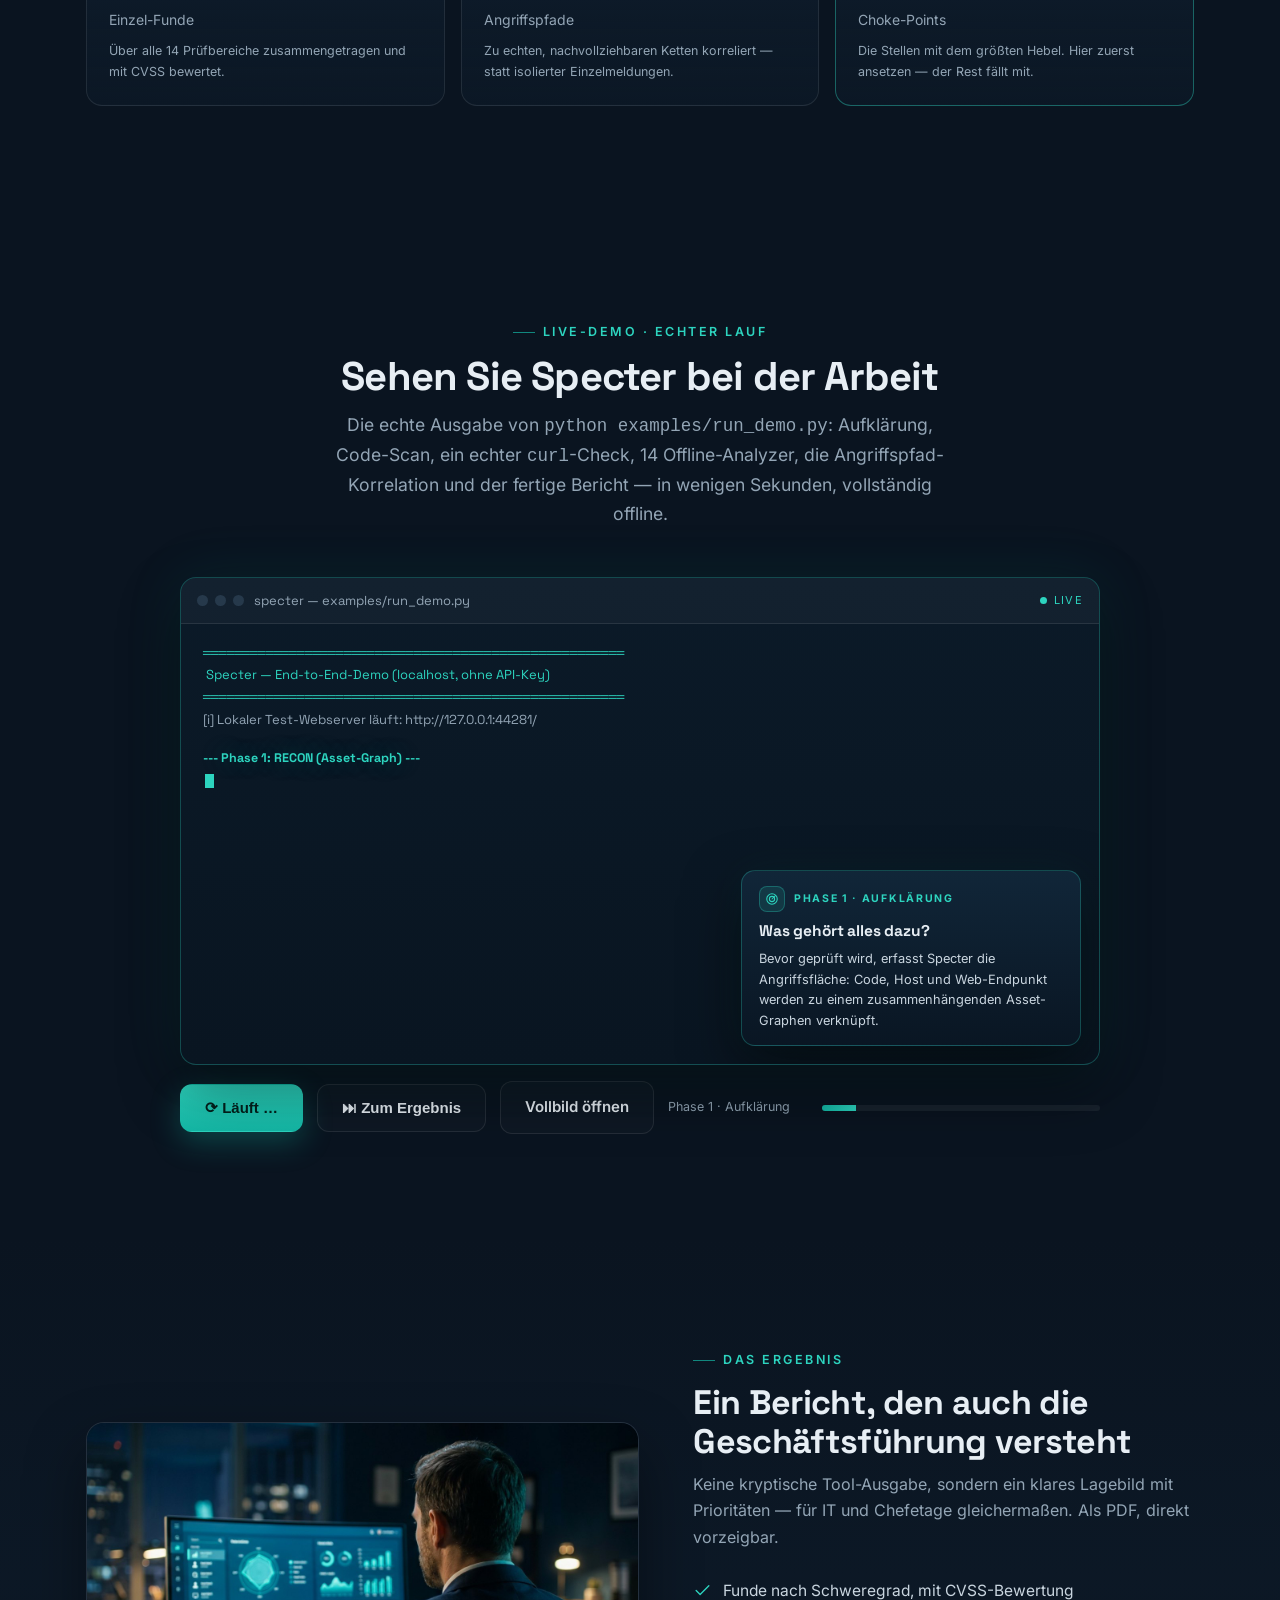
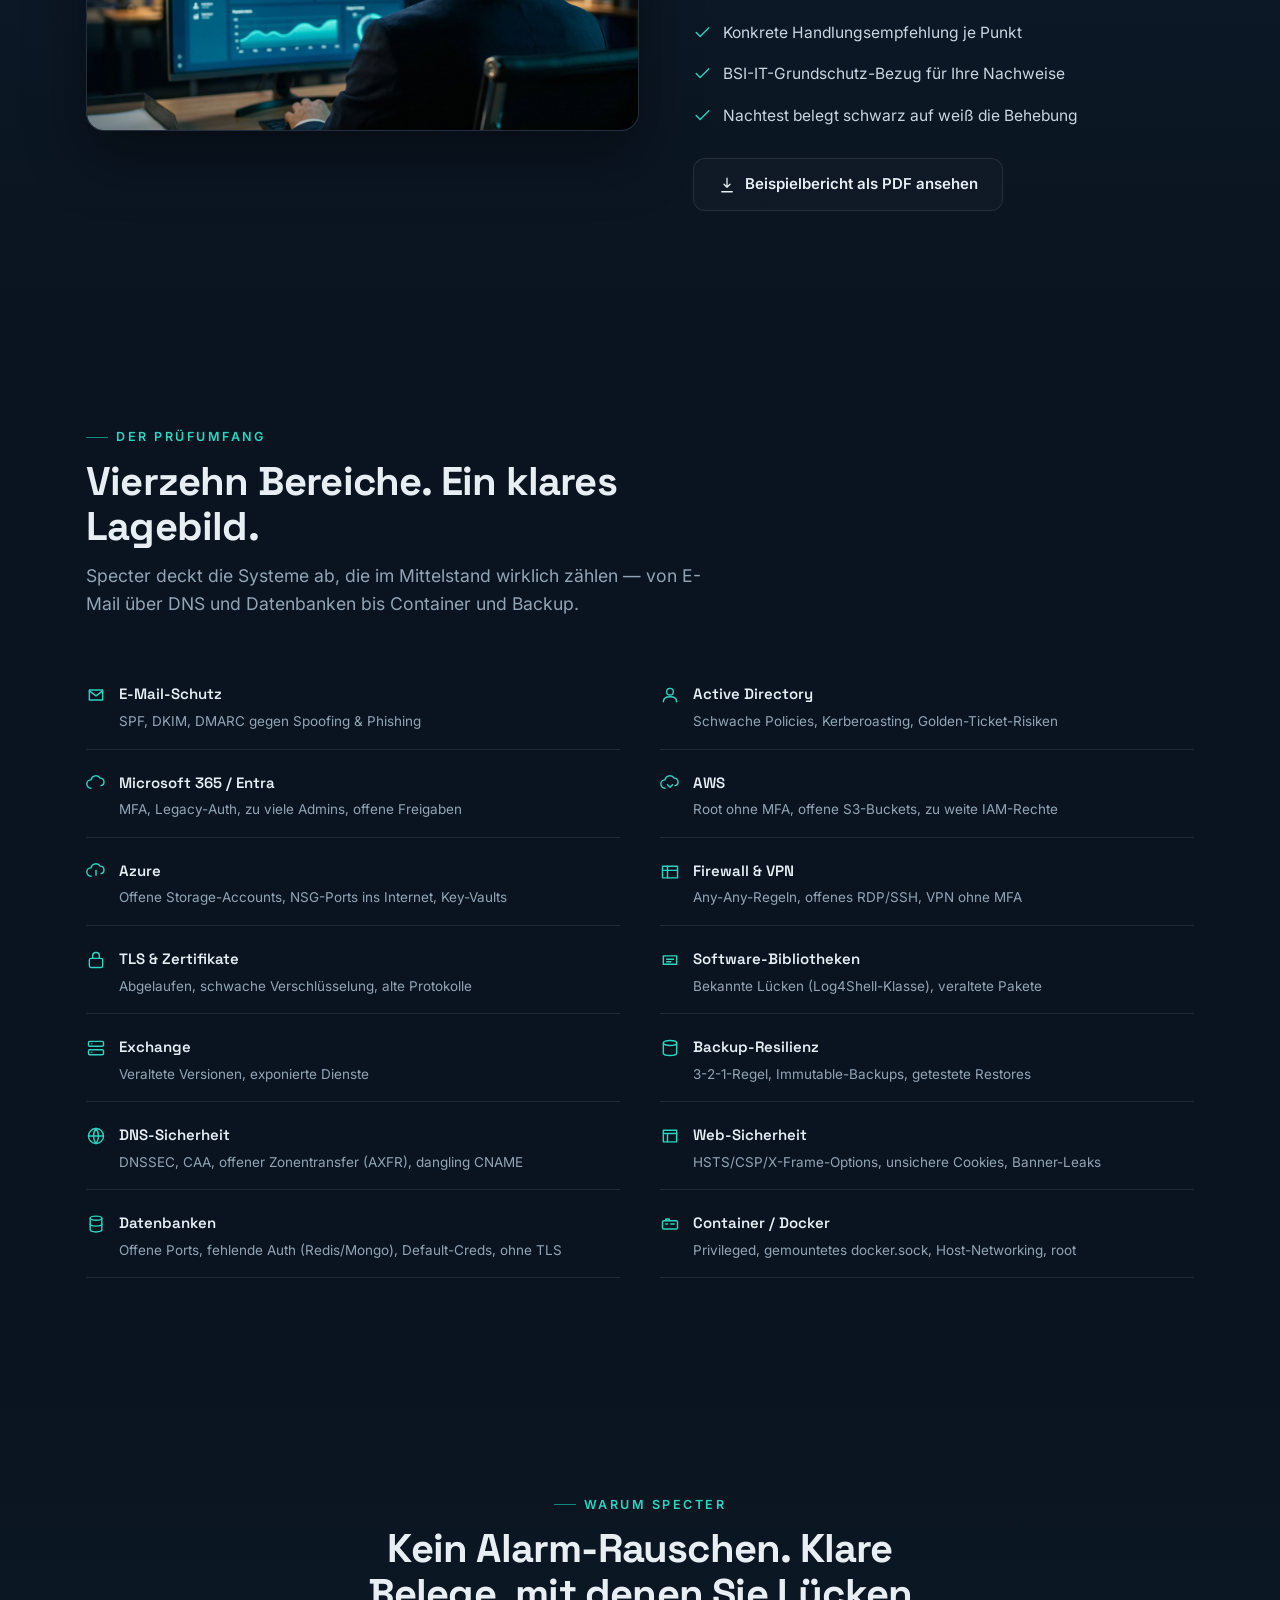
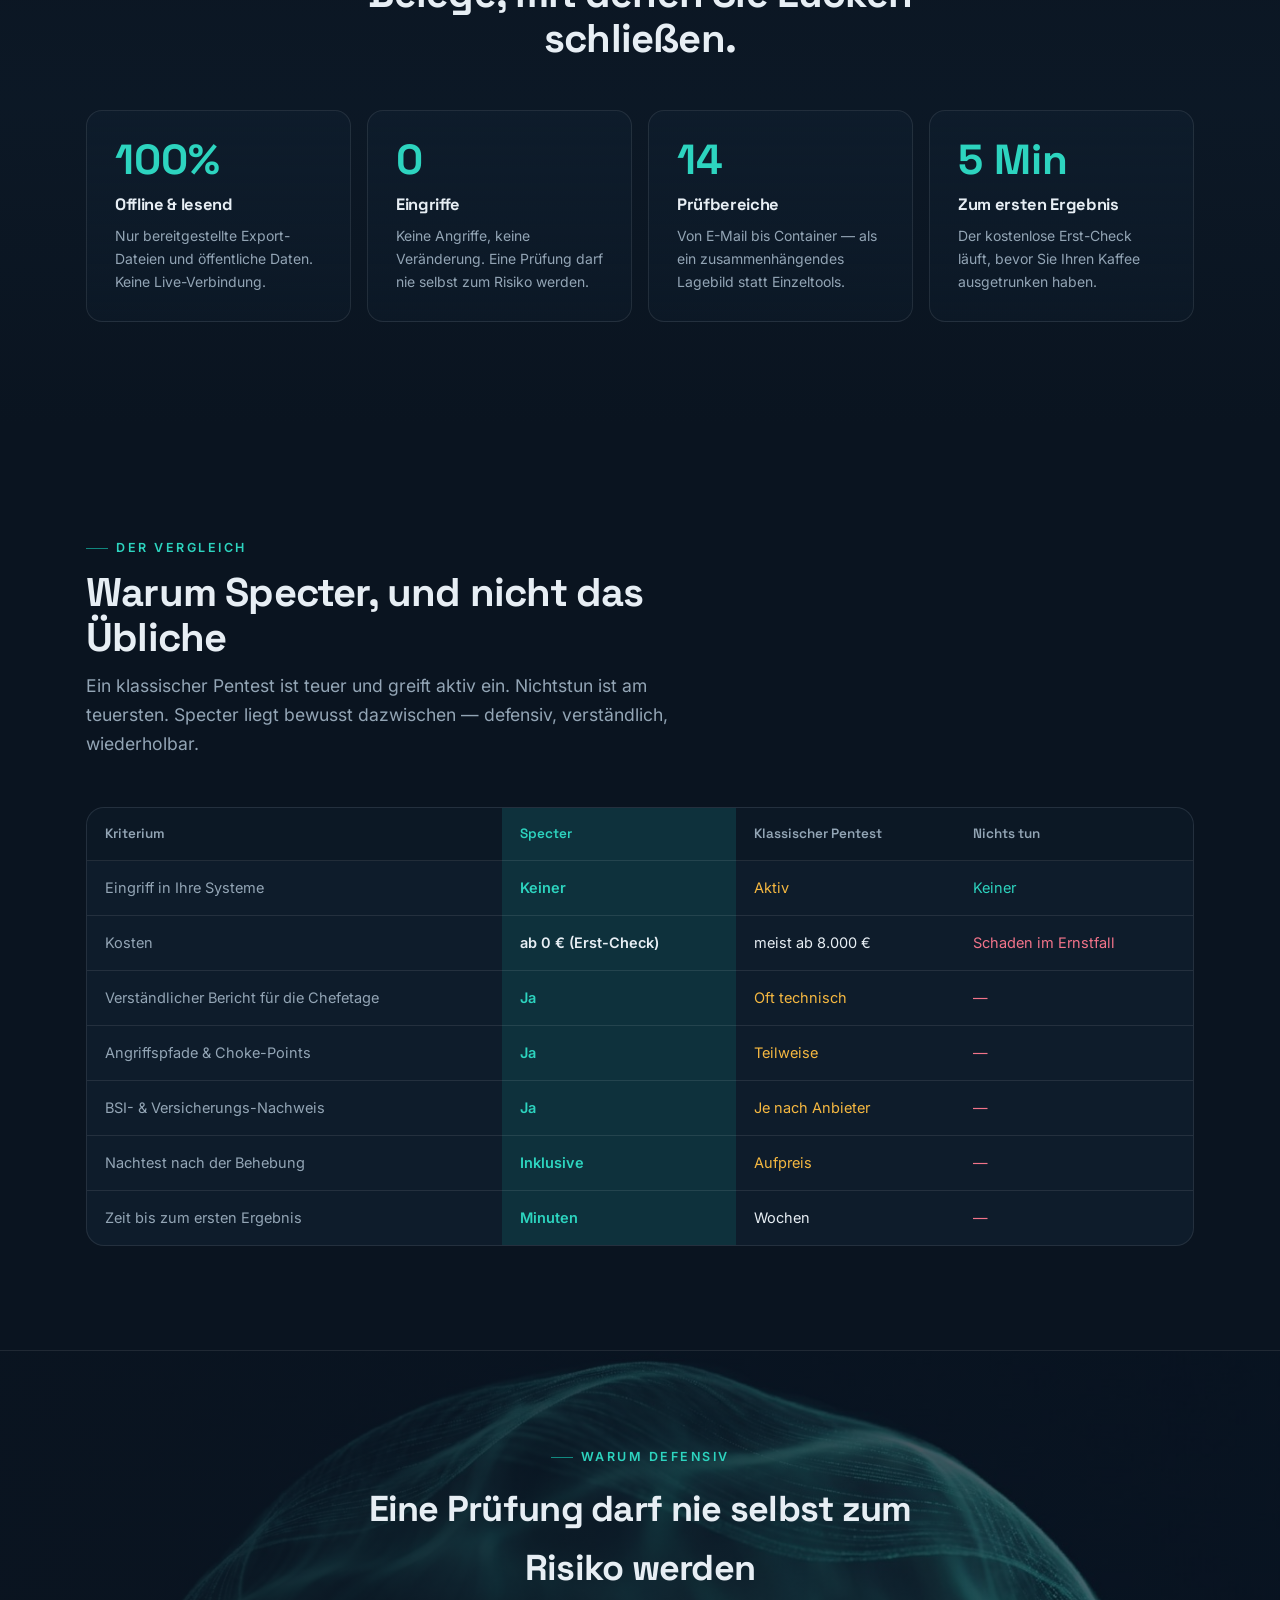
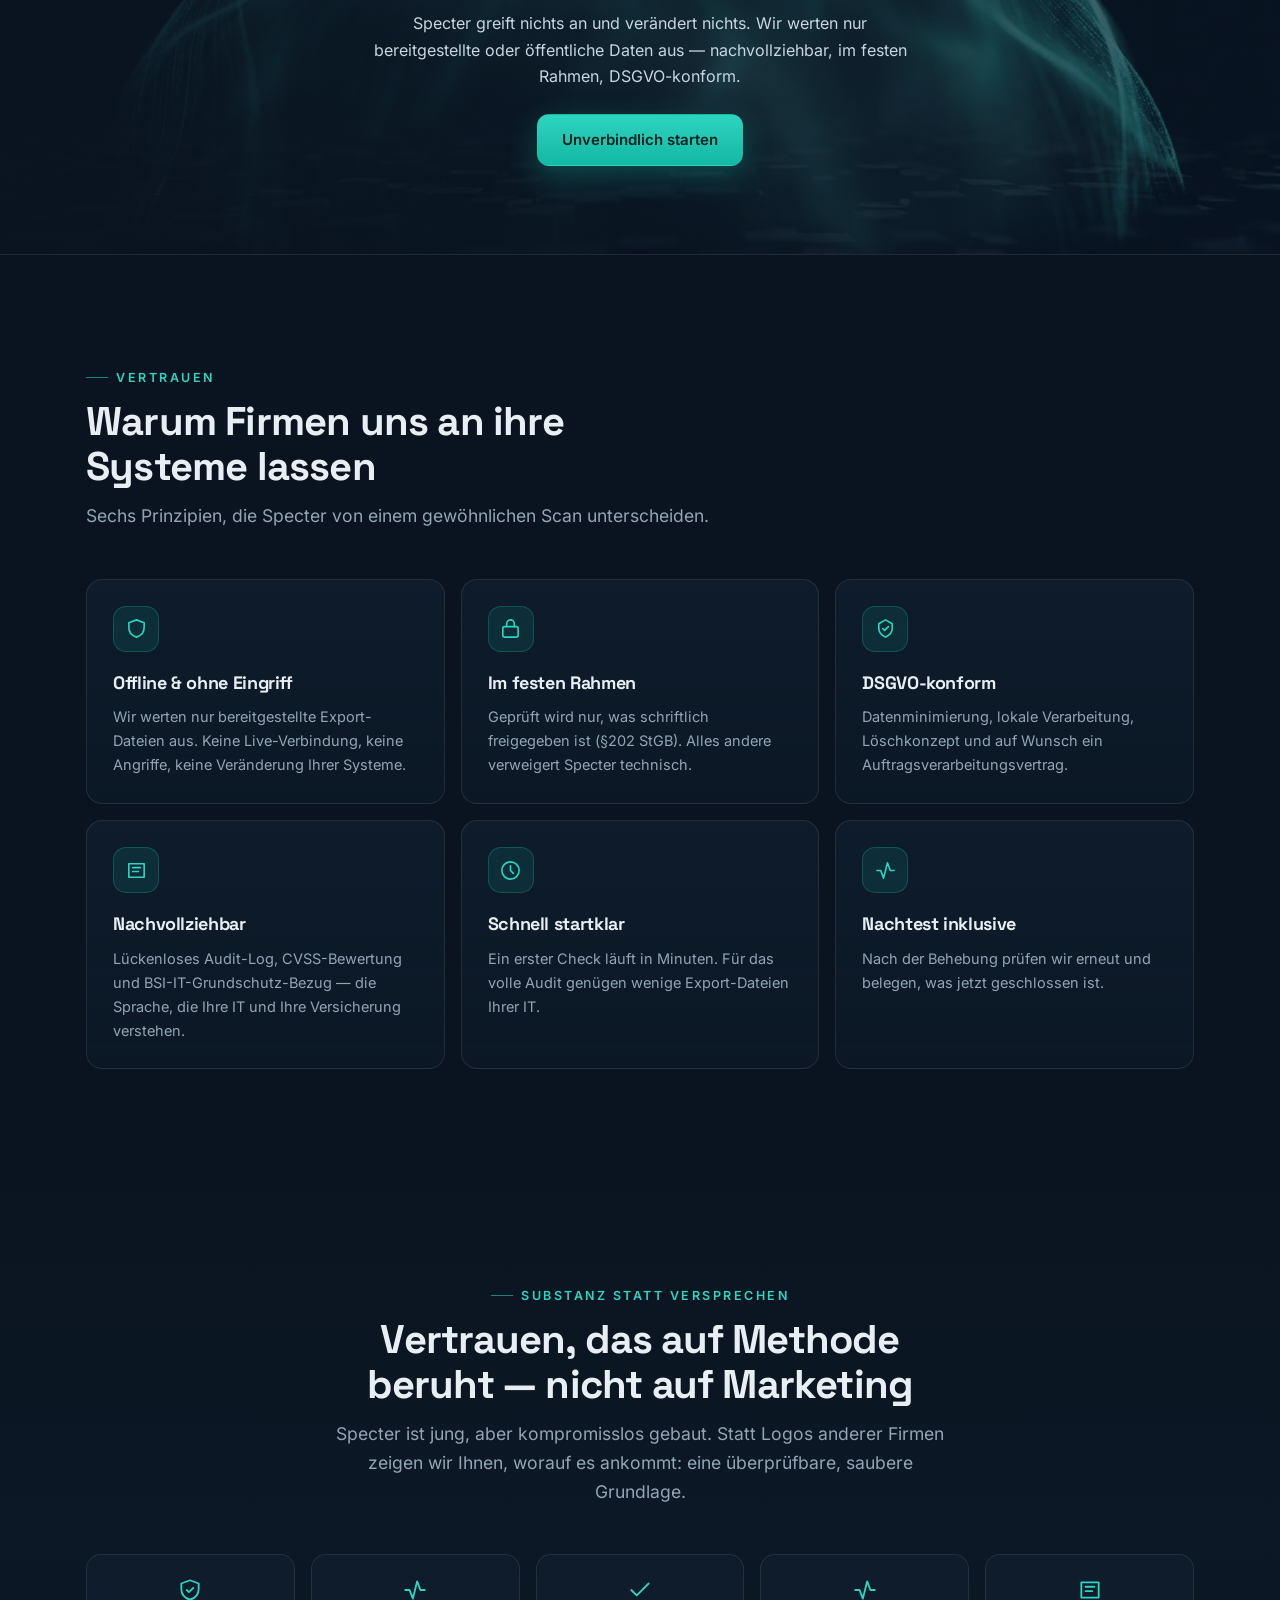
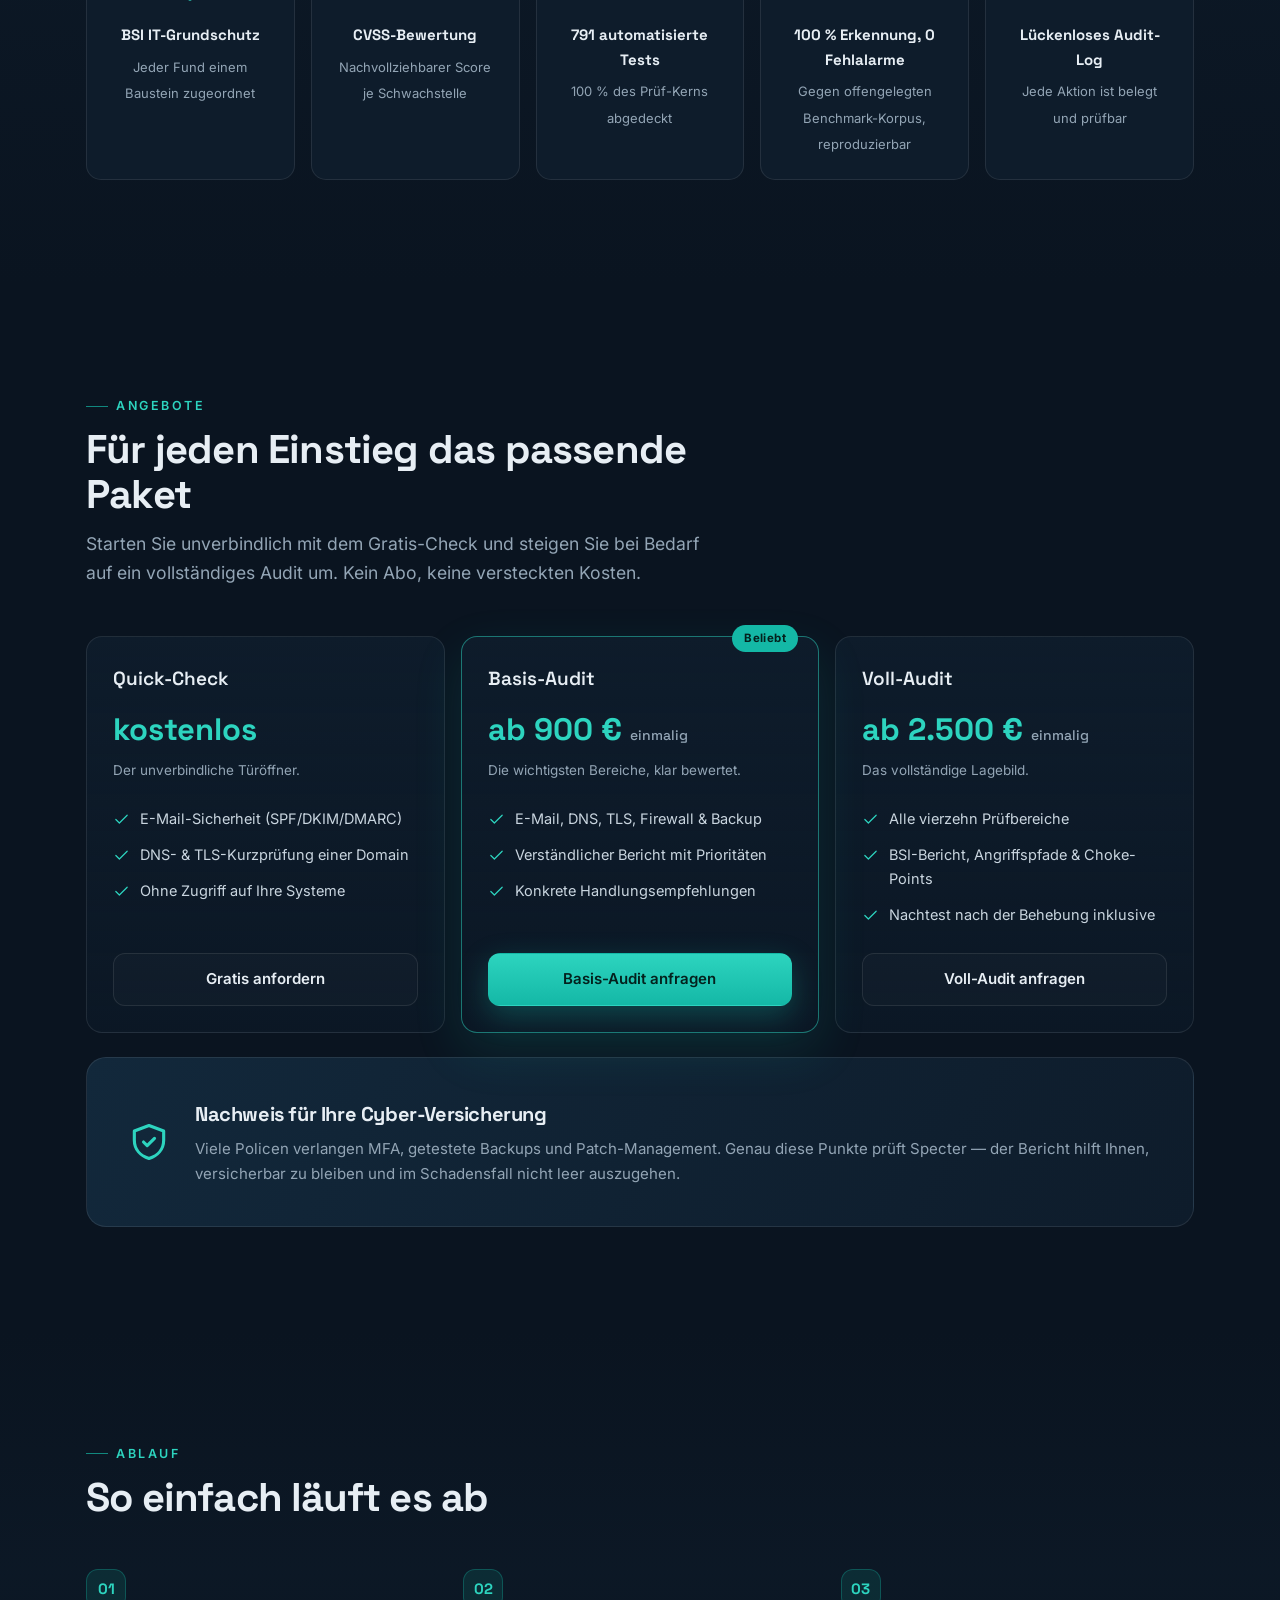
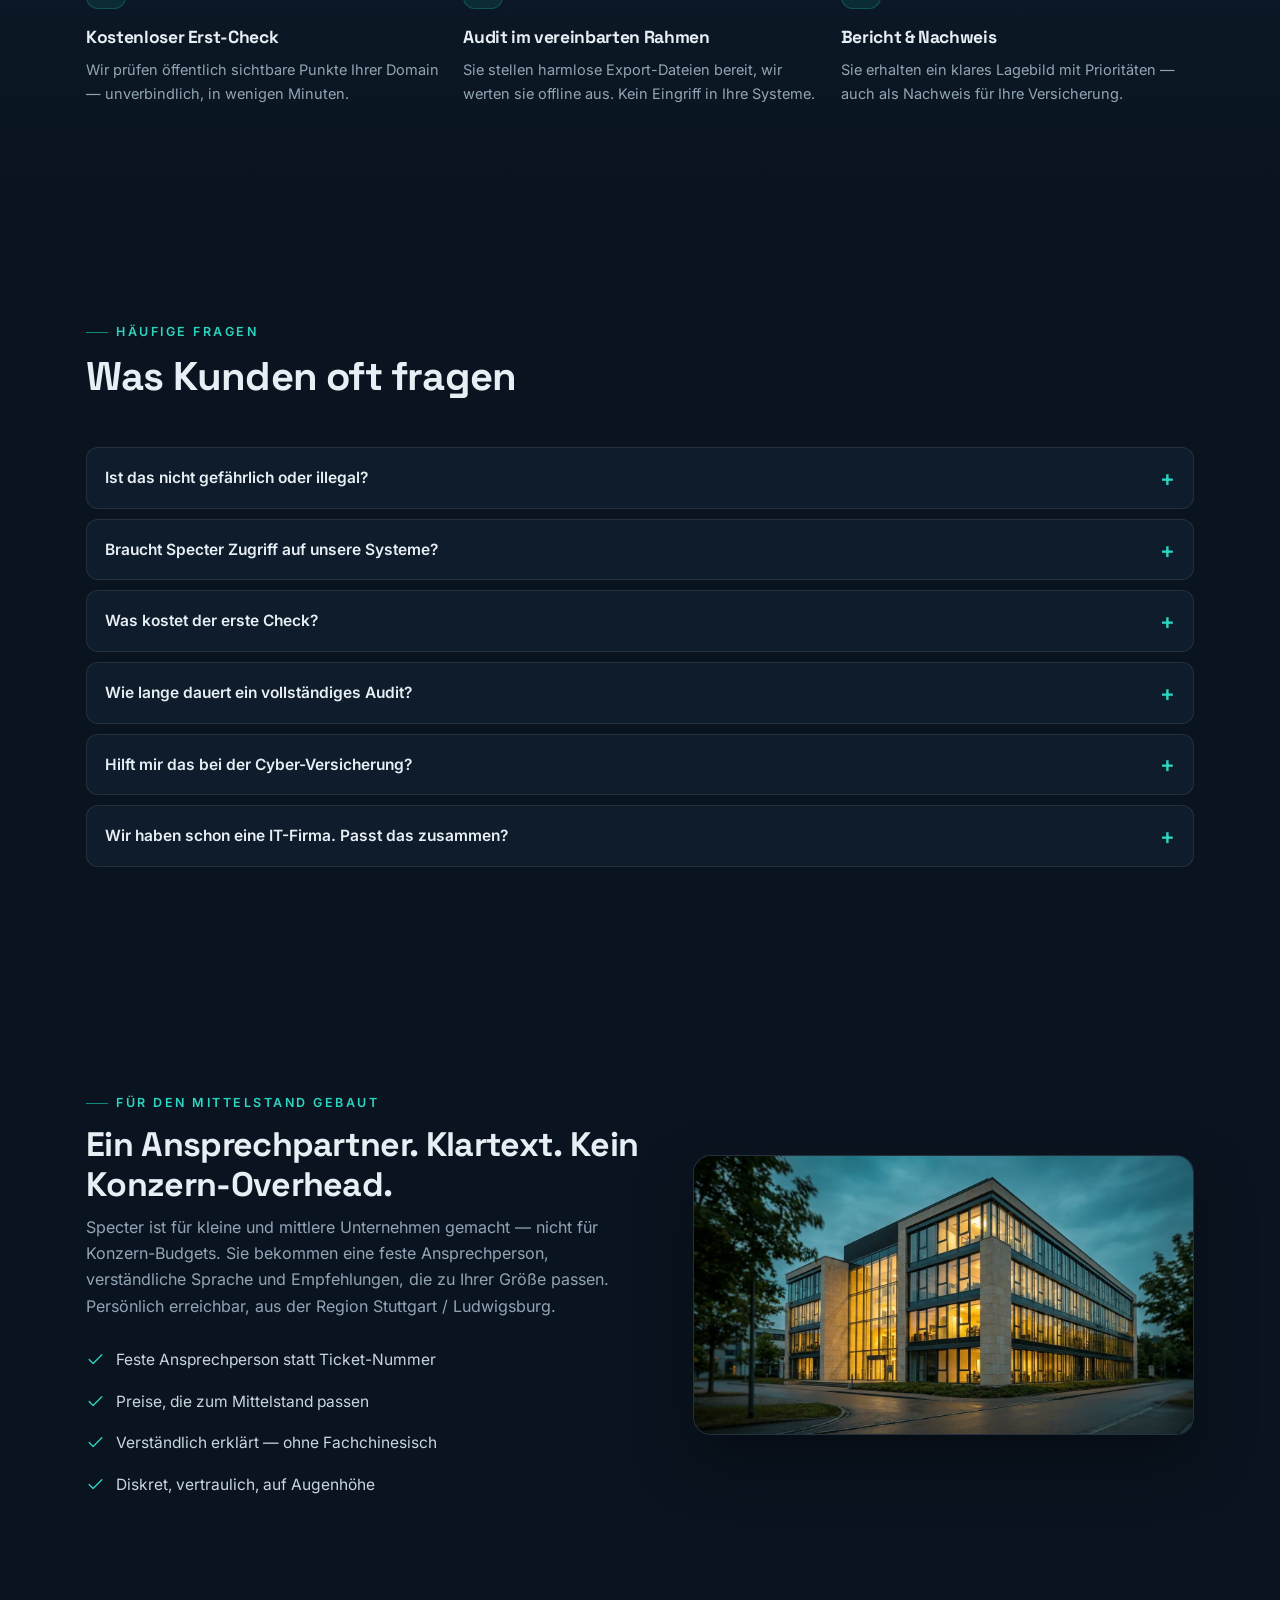
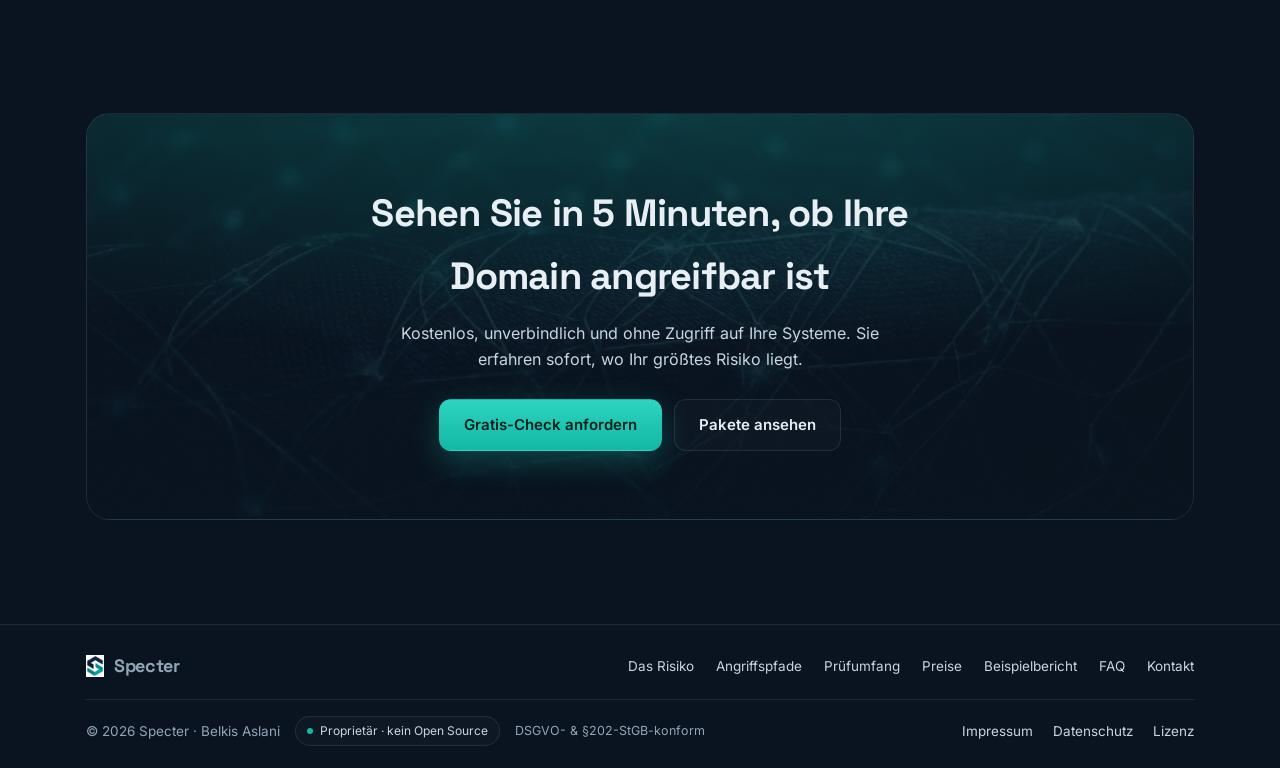
==== commit a06cf22b: "Footer: kompaktes, modernes Zweizeilen-Layout Statt des hohen 3-Spalten-Rasters jetzt ein schlanker " ====
--- a/docs/index.html
+++ b/docs/index.html
@@ -297,29 +297,24 @@
 .band .cta{display:flex;gap:12px;justify-content:center;flex-wrap:wrap}
 
 /* FOOTER */
-footer{border-top:1px solid var(--line);padding:56px 0 calc(40px + env(safe-area-inset-bottom));color:var(--muted);font-size:13.5px}
-.foot-top{display:grid;grid-template-columns:1.4fr 1fr 1fr;gap:32px;margin-bottom:36px}
-.foot-top .brandmark{font-size:19px;color:var(--text)}
-.foot-top p{margin:12px 0 0;max-width:34ch}
-.foot-badge{display:inline-flex;align-items:center;gap:7px;margin-top:16px;font-size:12px;
-  letter-spacing:.03em;color:var(--text-2);border:1px solid var(--line);border-radius:999px;padding:6px 13px;
-  background:rgba(255,255,255,.02)}
-.foot-badge .dot{width:7px;height:7px;border-radius:50%;background:var(--teal);flex:none}
-.foot-col h4{font-family:'Space Grotesk','Inter',sans-serif;font-size:13px;letter-spacing:.1em;text-transform:uppercase;
-  color:var(--muted);margin:0 0 14px}
-.foot-col a{display:block;color:var(--text-2);padding:9px 0}
-.foot-col a:hover{color:var(--teal-2)}
-.foot-bot{display:flex;flex-wrap:wrap;gap:16px 28px;align-items:flex-start;justify-content:space-between;
-  border-top:1px solid var(--line);padding-top:24px}
-.foot-legal{display:flex;flex-direction:column;gap:6px;line-height:1.55;min-width:0}
-.foot-legal .prop{color:var(--text-2)}
-.foot-legal .prop strong{color:var(--text);font-weight:600}
-.foot-bot .fr{display:flex;gap:12px 22px;flex-wrap:wrap;align-items:center}
-.foot-bot a:hover{color:var(--teal-2)}
-@media(max-width:560px){
-  .foot-bot{flex-direction:column;gap:18px}
-  .foot-legal{gap:8px}
-  .foot-bot .fr{gap:10px 18px}
+footer{border-top:1px solid var(--line);padding:26px 0 calc(24px + env(safe-area-inset-bottom));color:var(--muted);font-size:13.5px}
+.foot-row{display:flex;align-items:center;justify-content:space-between;gap:14px 28px;flex-wrap:wrap;padding-bottom:18px}
+.foot-row .logo .brandmark{font-size:18px}
+.foot-nav{display:flex;flex-wrap:wrap;gap:6px 22px;align-items:center}
+.foot-nav a{color:var(--text-2);white-space:nowrap}
+.foot-nav a:hover{color:var(--teal-2)}
+.foot-base{display:flex;align-items:center;justify-content:space-between;gap:12px 22px;flex-wrap:wrap;
+  border-top:1px solid var(--line);padding-top:16px}
+.foot-copy{display:flex;align-items:center;gap:9px 15px;flex-wrap:wrap}
+.foot-chip{display:inline-flex;align-items:center;gap:7px;font-size:12px;color:var(--text-2);
+  border:1px solid var(--line);border-radius:999px;padding:4px 11px;background:rgba(255,255,255,.02);white-space:nowrap}
+.foot-chip .dot{width:6px;height:6px;border-radius:50%;background:var(--teal);flex:none}
+.foot-muted{color:var(--muted);font-size:12.5px}
+.foot-links{display:flex;gap:8px 20px;flex-wrap:wrap;align-items:center}
+.foot-links a{color:var(--text-2)}
+.foot-links a:hover{color:var(--teal-2)}
+@media(max-width:640px){
+  .foot-base{flex-direction:column;align-items:flex-start;gap:14px}
 }
 
 /* REVEAL */
@@ -876,35 +871,25 @@
 
 <footer>
   <div class="wrap">
-    <div class="foot-top">
-      <div>
-        <a class="logo" href="#top"><img src="assets/img/mark.png" alt="" style="height:24px"><span class="brandmark">Specter</span></a>
-        <p>Defensive Security Intelligence — automatische, verständliche IT-Sicherheitsprüfung für den Mittelstand.</p>
-        <span class="foot-badge"><span class="dot"></span>Proprietäre Software · kein Open Source</span>
-      </div>
-      <div class="foot-col">
-        <h4>Seite</h4>
+    <div class="foot-row">
+      <a class="logo" href="#top"><img src="assets/img/mark.png" alt="" style="height:22px"><span class="brandmark">Specter</span></a>
+      <nav class="foot-nav">
         <a href="#problem">Das Risiko</a>
         <a href="#pfade">Angriffspfade</a>
         <a href="#leistungen">Prüfumfang</a>
         <a href="#preise">Preise</a>
-        <a href="Specter-Beispielbericht.pdf" target="_blank" rel="noopener">Beispielbericht (PDF)</a>
-        <a href="#faq">Häufige Fragen</a>
-      </div>
-      <div class="foot-col">
-        <h4>Kontakt &amp; Recht</h4>
-        <a href="mailto:belkis.aslani@gmail.com">belkis.aslani@gmail.com</a>
-        <a href="impressum.html">Impressum</a>
-        <a href="datenschutz.html">Datenschutz</a>
-      </div>
-    </div>
-    <div class="foot-bot">
-      <div class="foot-legal">
+        <a href="Specter-Beispielbericht.pdf" target="_blank" rel="noopener">Beispielbericht</a>
+        <a href="#faq">FAQ</a>
+        <a href="mailto:belkis.aslani@gmail.com">Kontakt</a>
+      </nav>
+    </div>
+    <div class="foot-base">
+      <div class="foot-copy">
         <span>© 2026 Specter · Belkis Aslani</span>
-        <span class="prop"><strong>Proprietäre Software.</strong> Alle Rechte vorbehalten — kein Open Source.</span>
-        <span>Rein defensiv · DSGVO- &amp; §202-StGB-konform</span>
-      </div>
-      <div class="fr">
+        <span class="foot-chip"><span class="dot"></span>Proprietär · kein Open Source</span>
+        <span class="foot-muted">DSGVO- &amp; §202-StGB-konform</span>
+      </div>
+      <div class="foot-links">
         <a href="impressum.html">Impressum</a>
         <a href="datenschutz.html">Datenschutz</a>
         <a href="https://github.com/BEKO2210/Specter-/blob/main/LICENSE" target="_blank" rel="noopener">Lizenz</a>
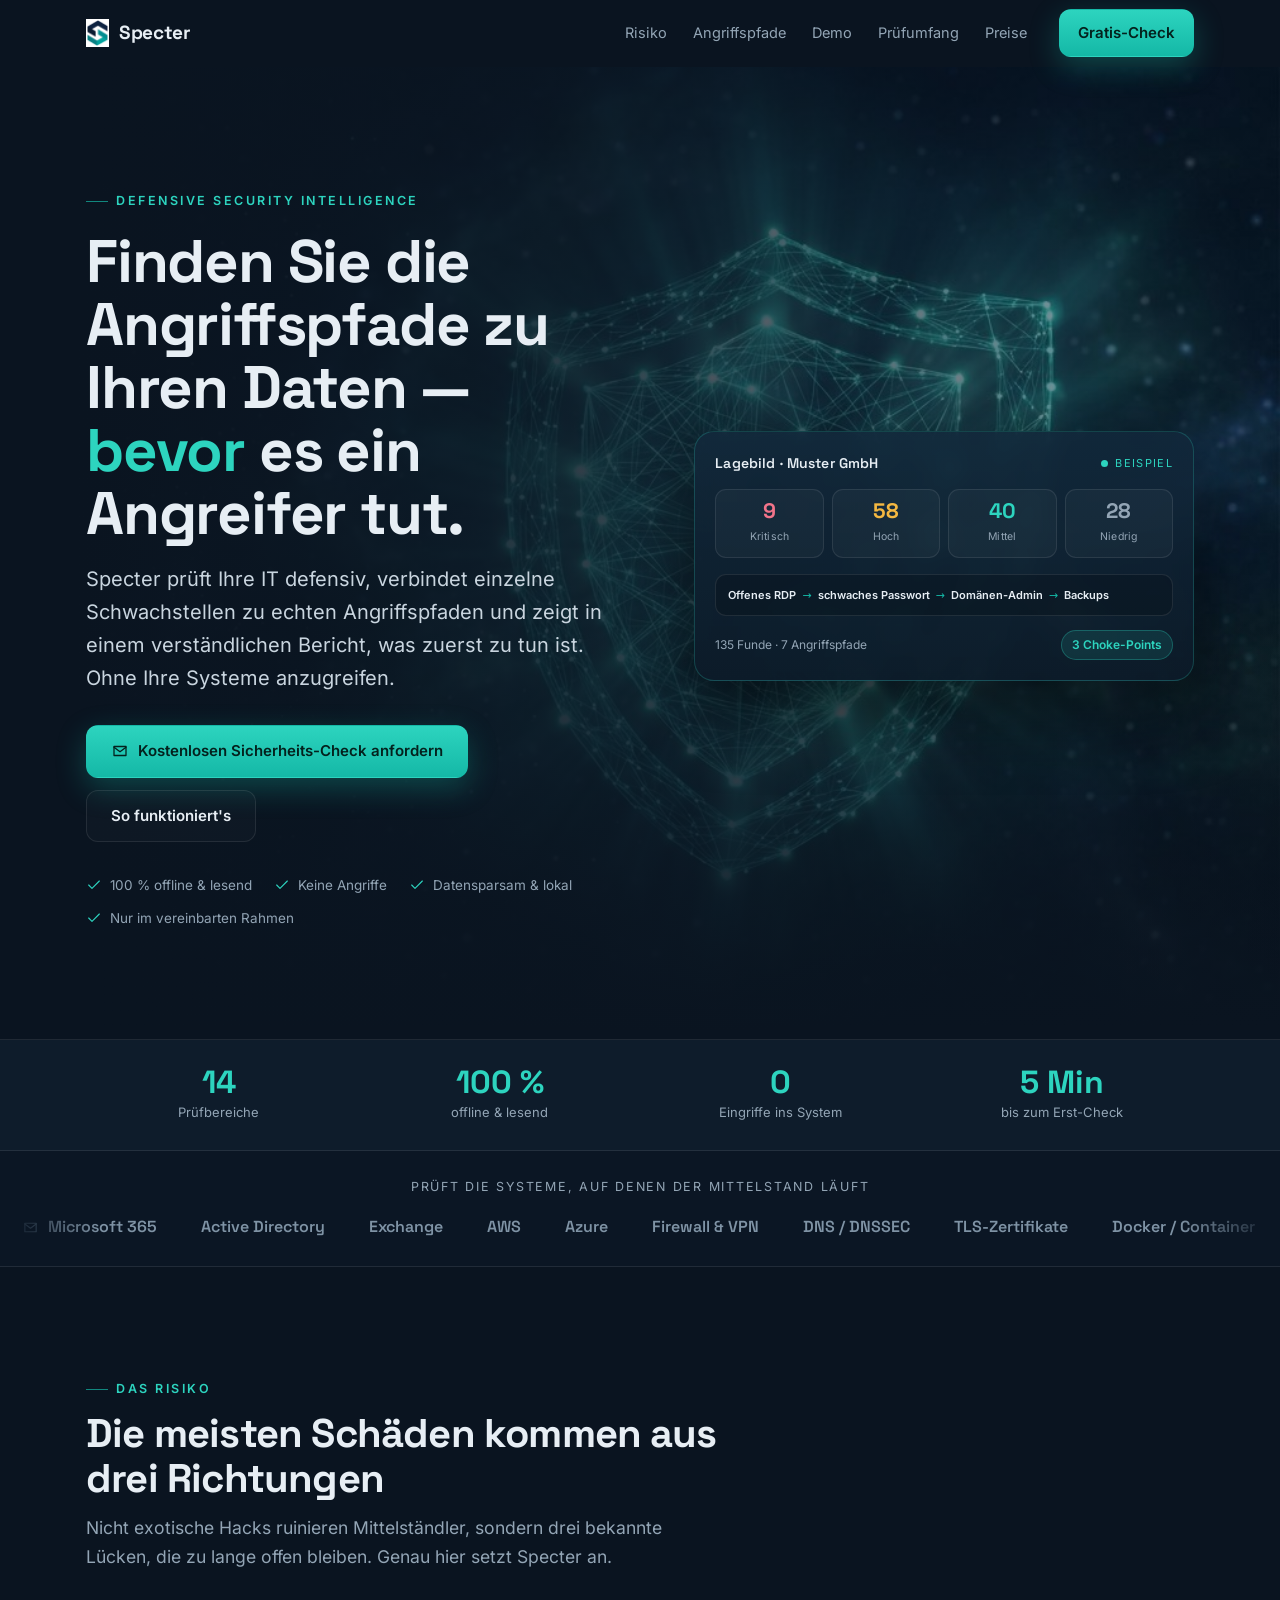
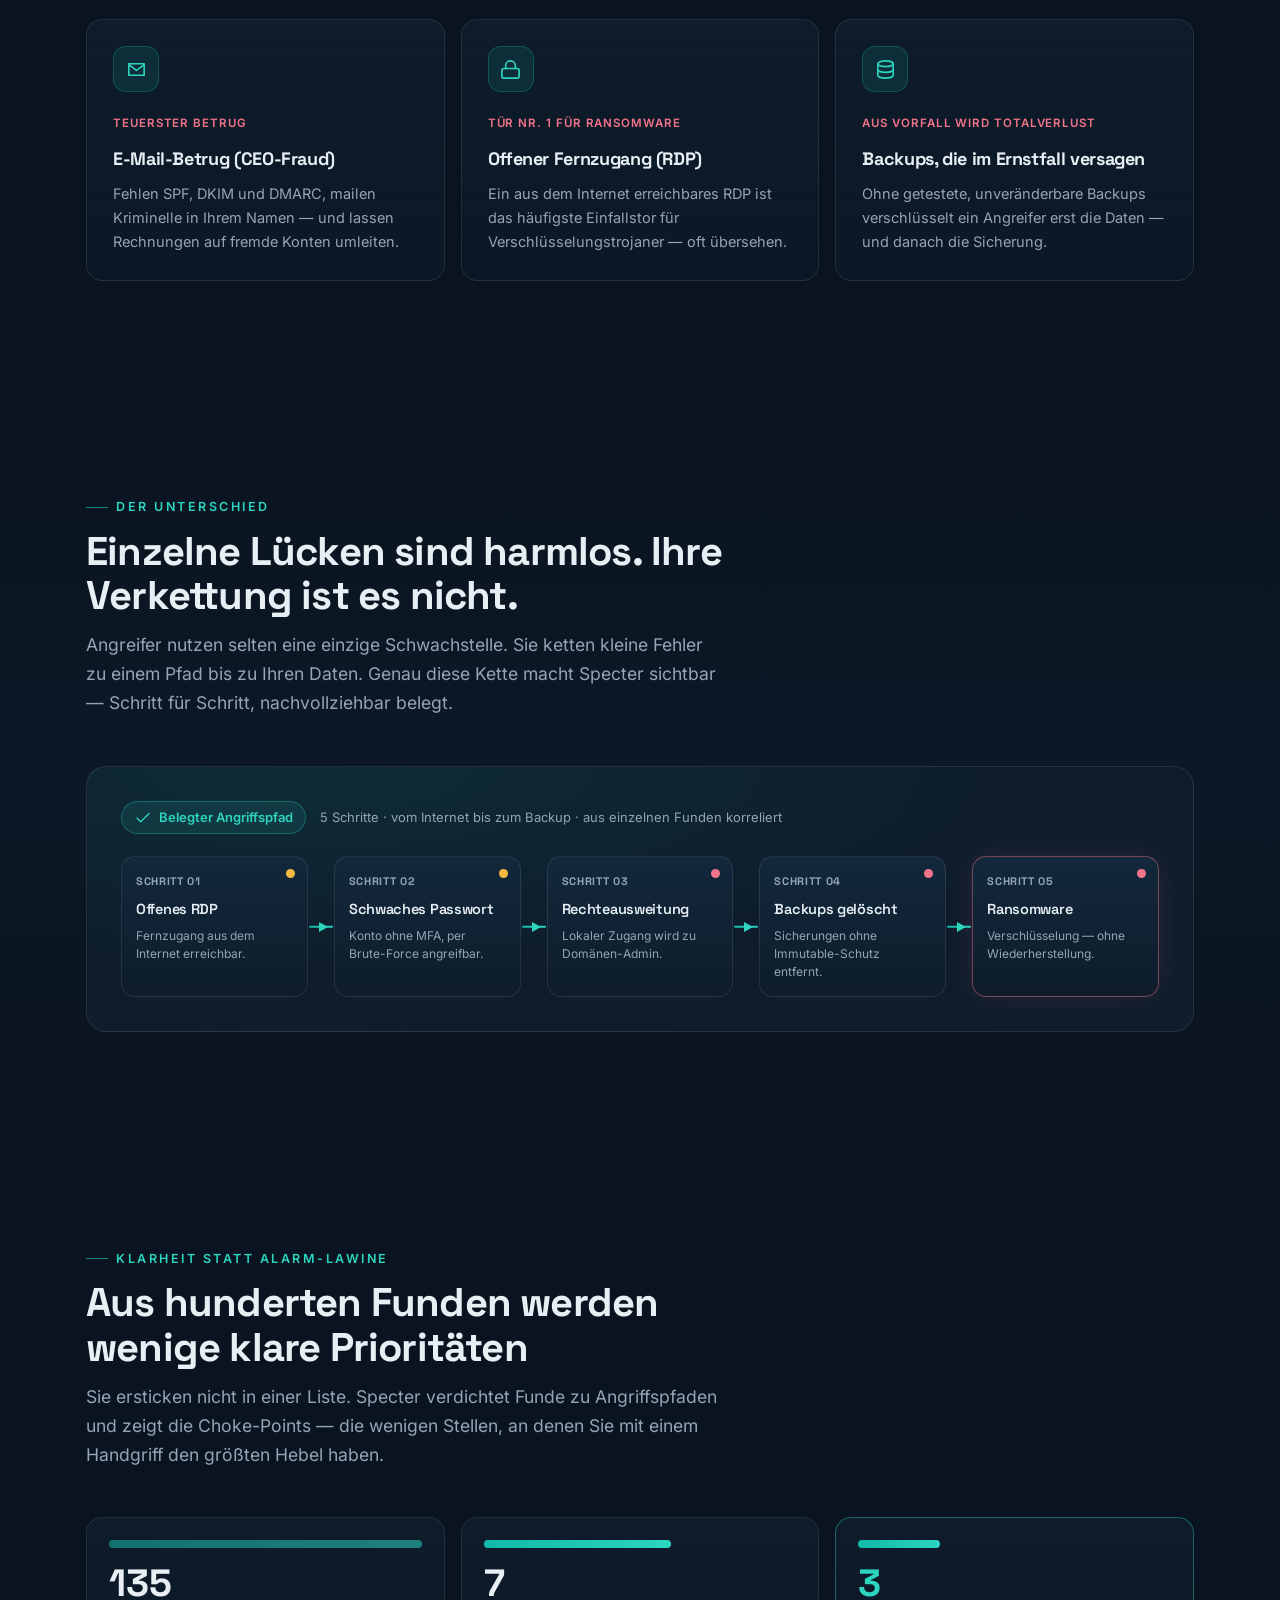
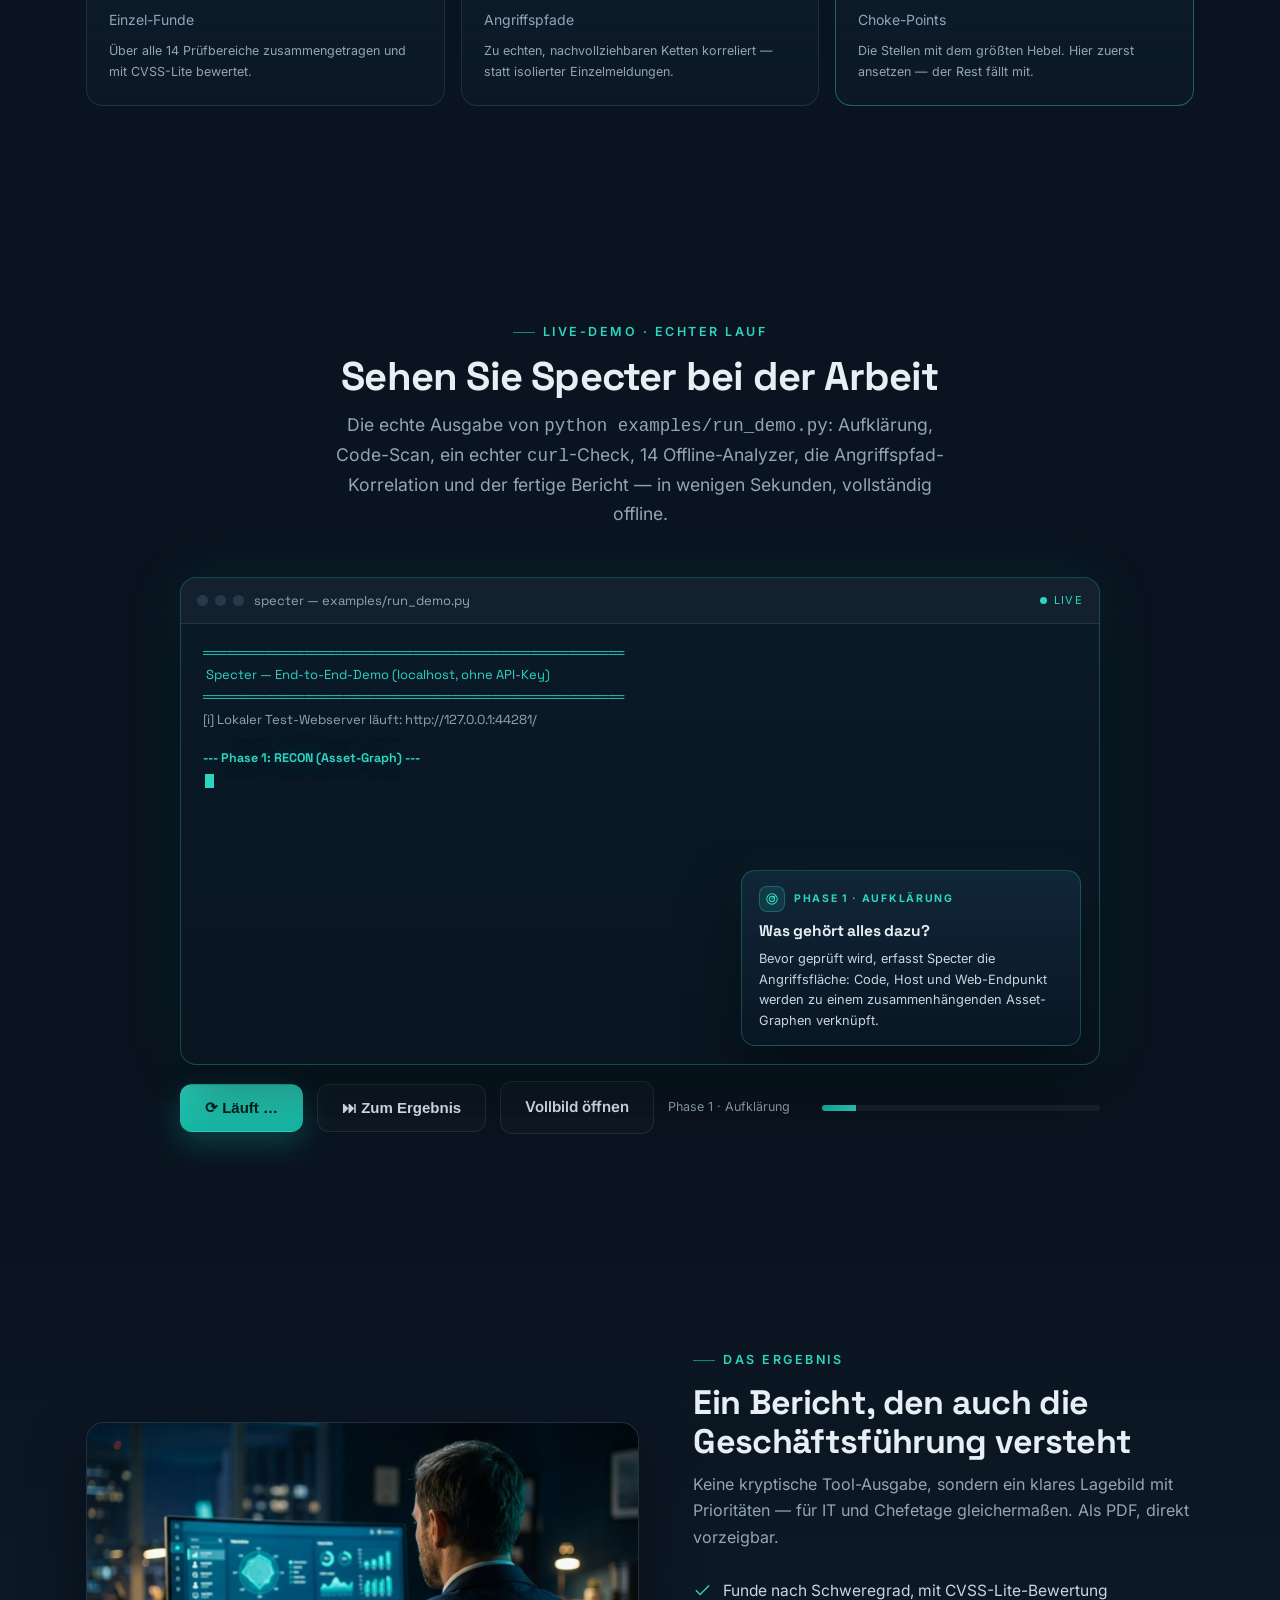
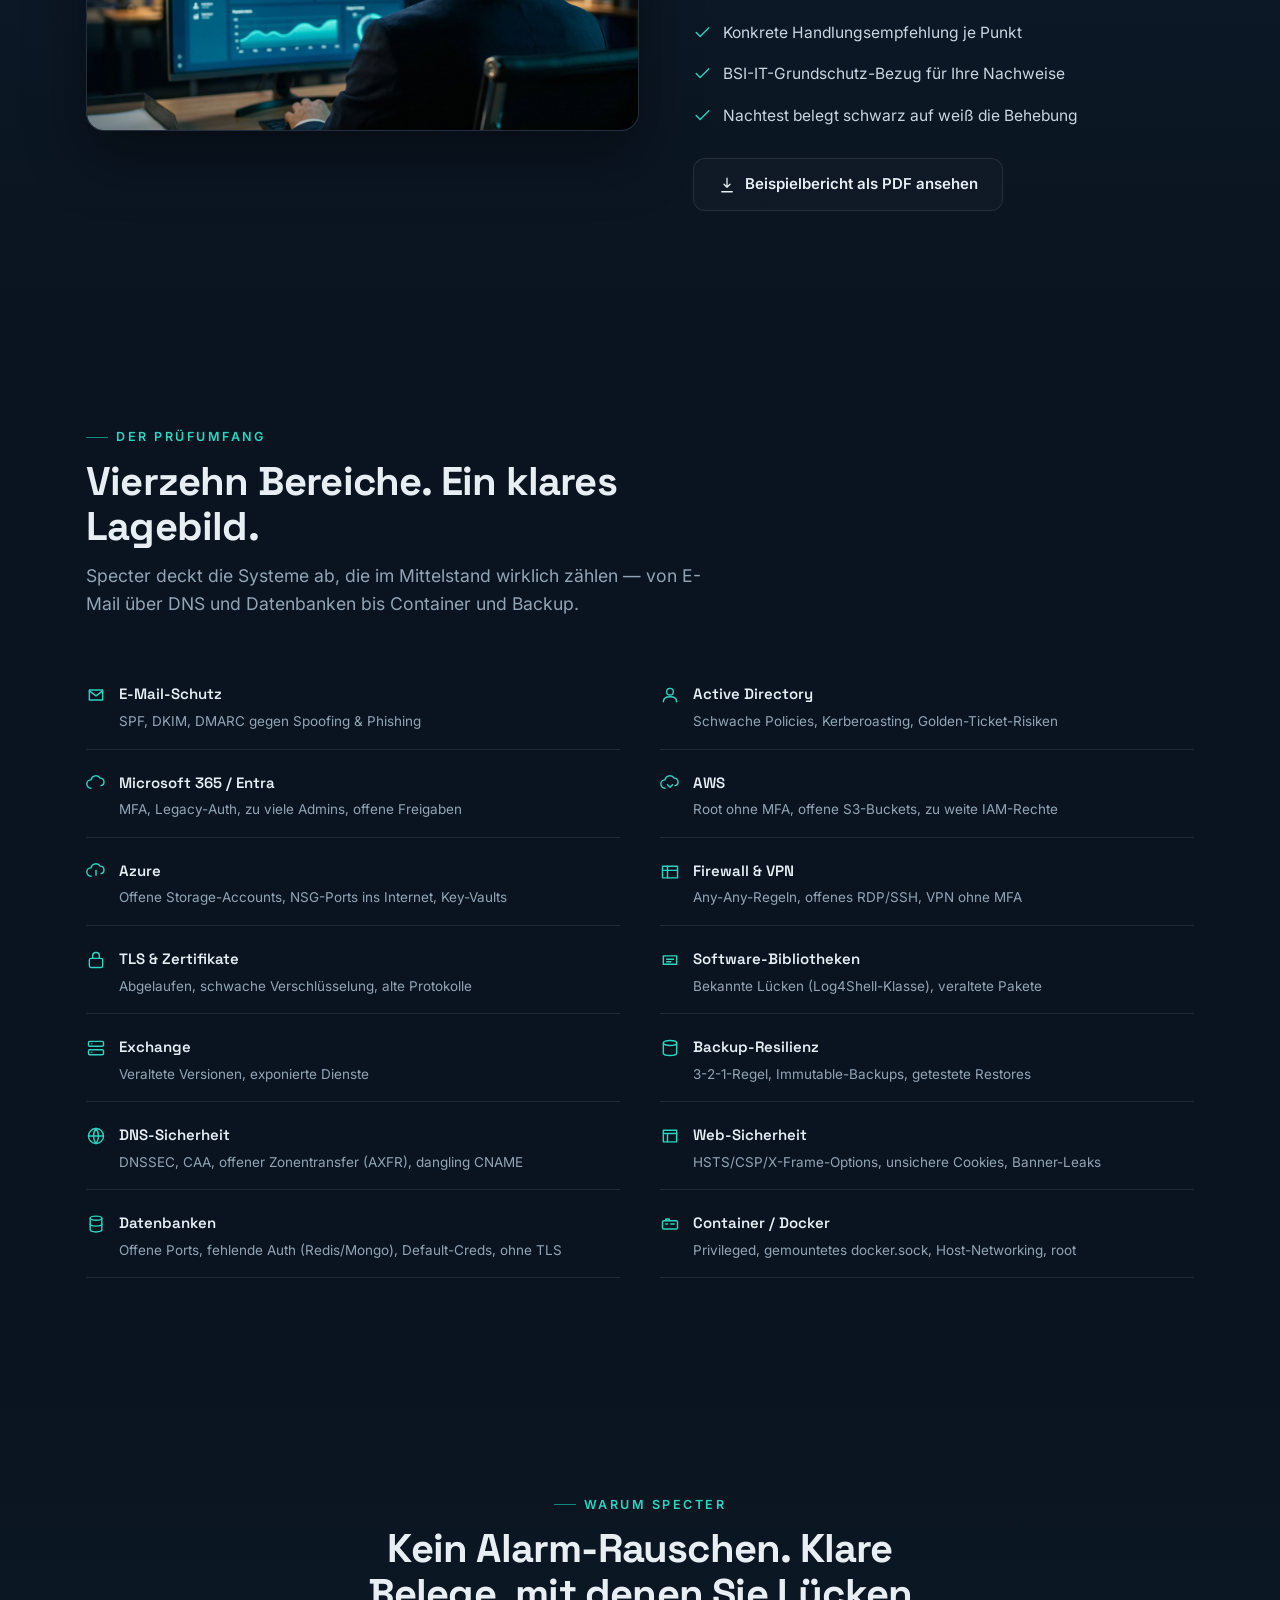
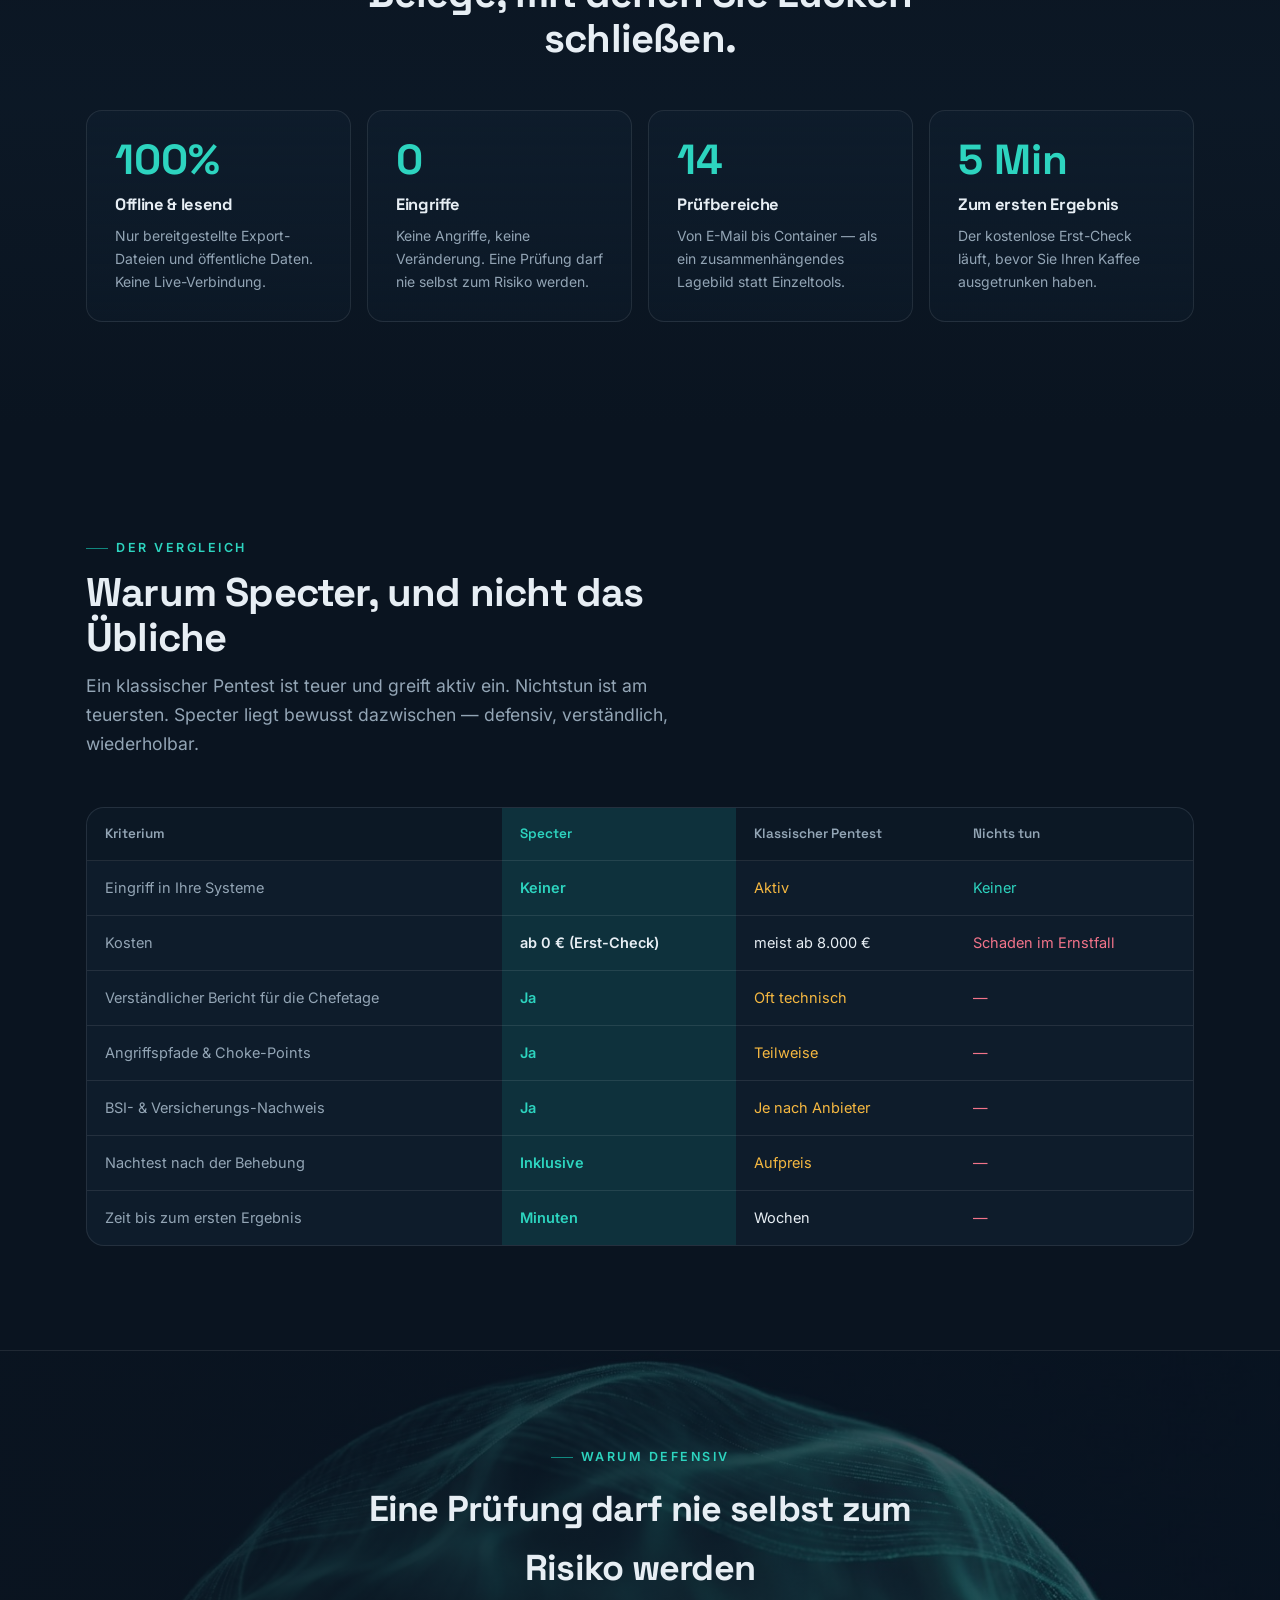
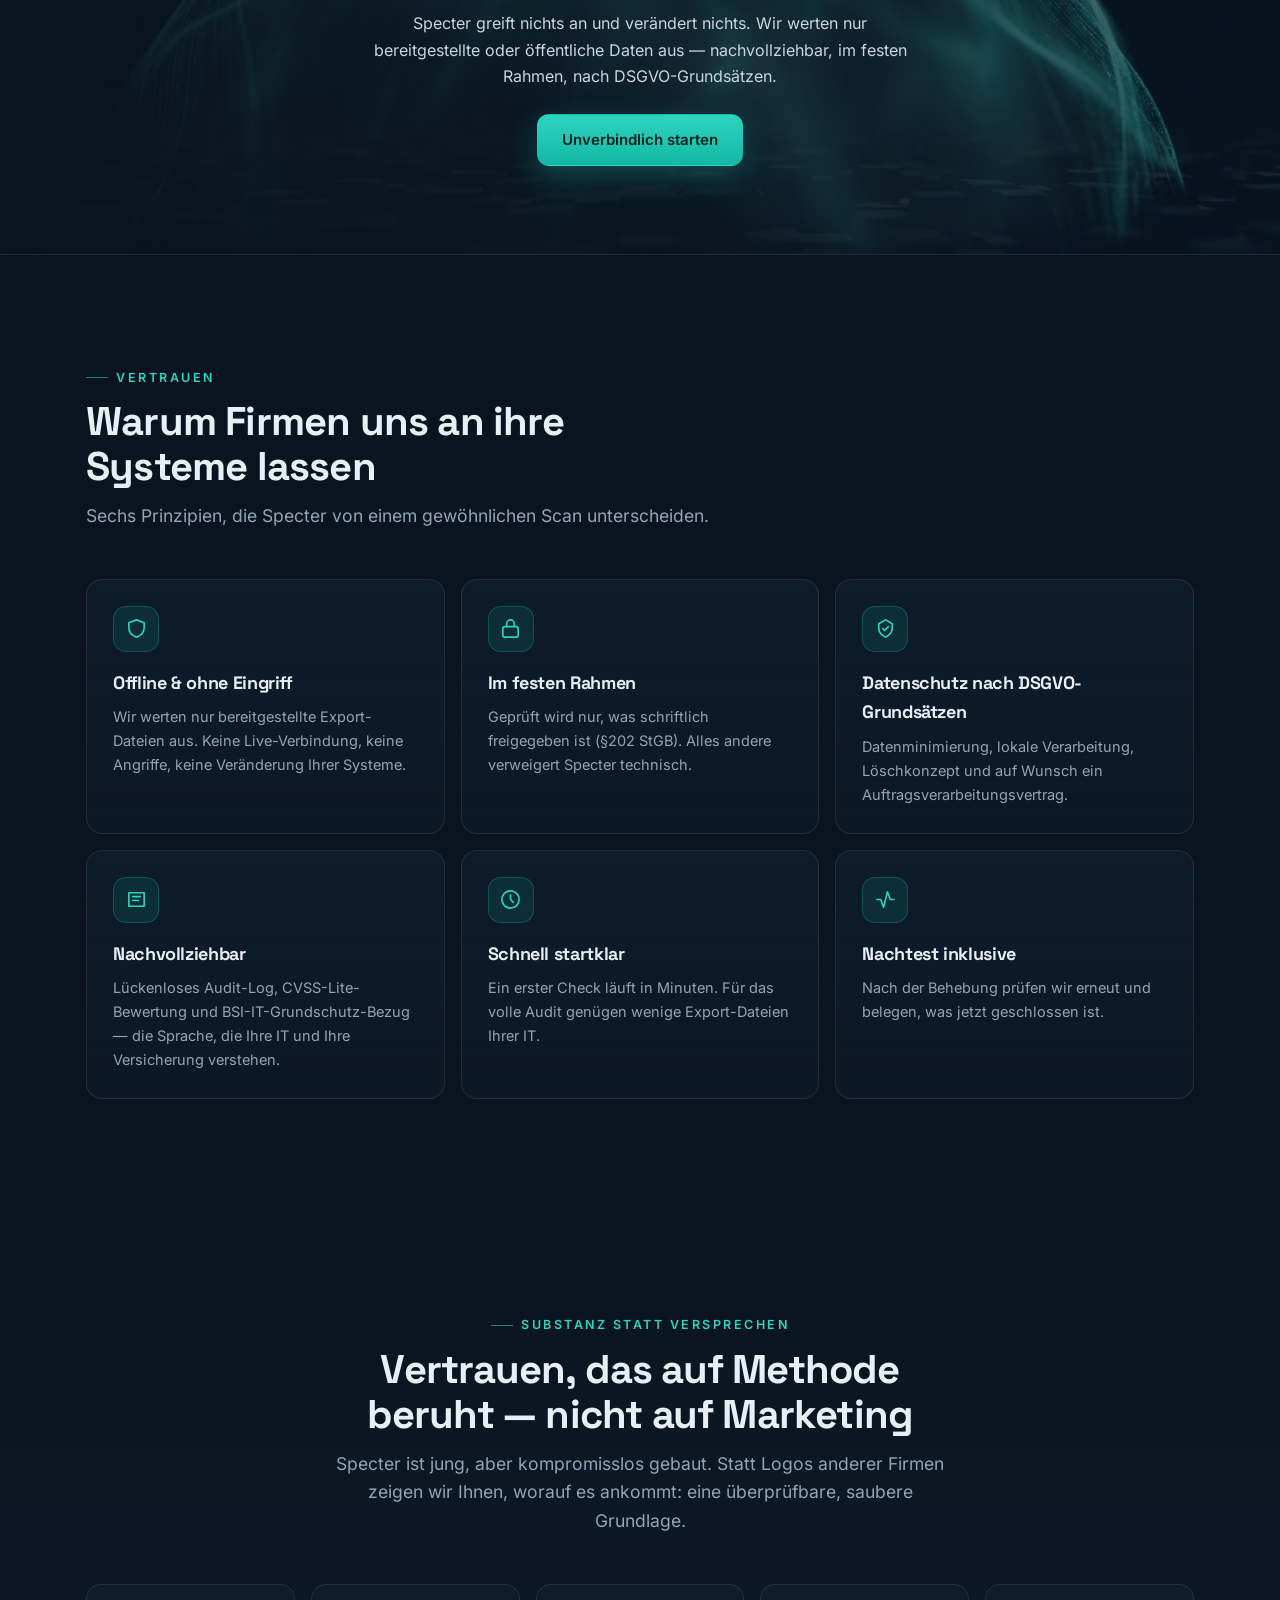
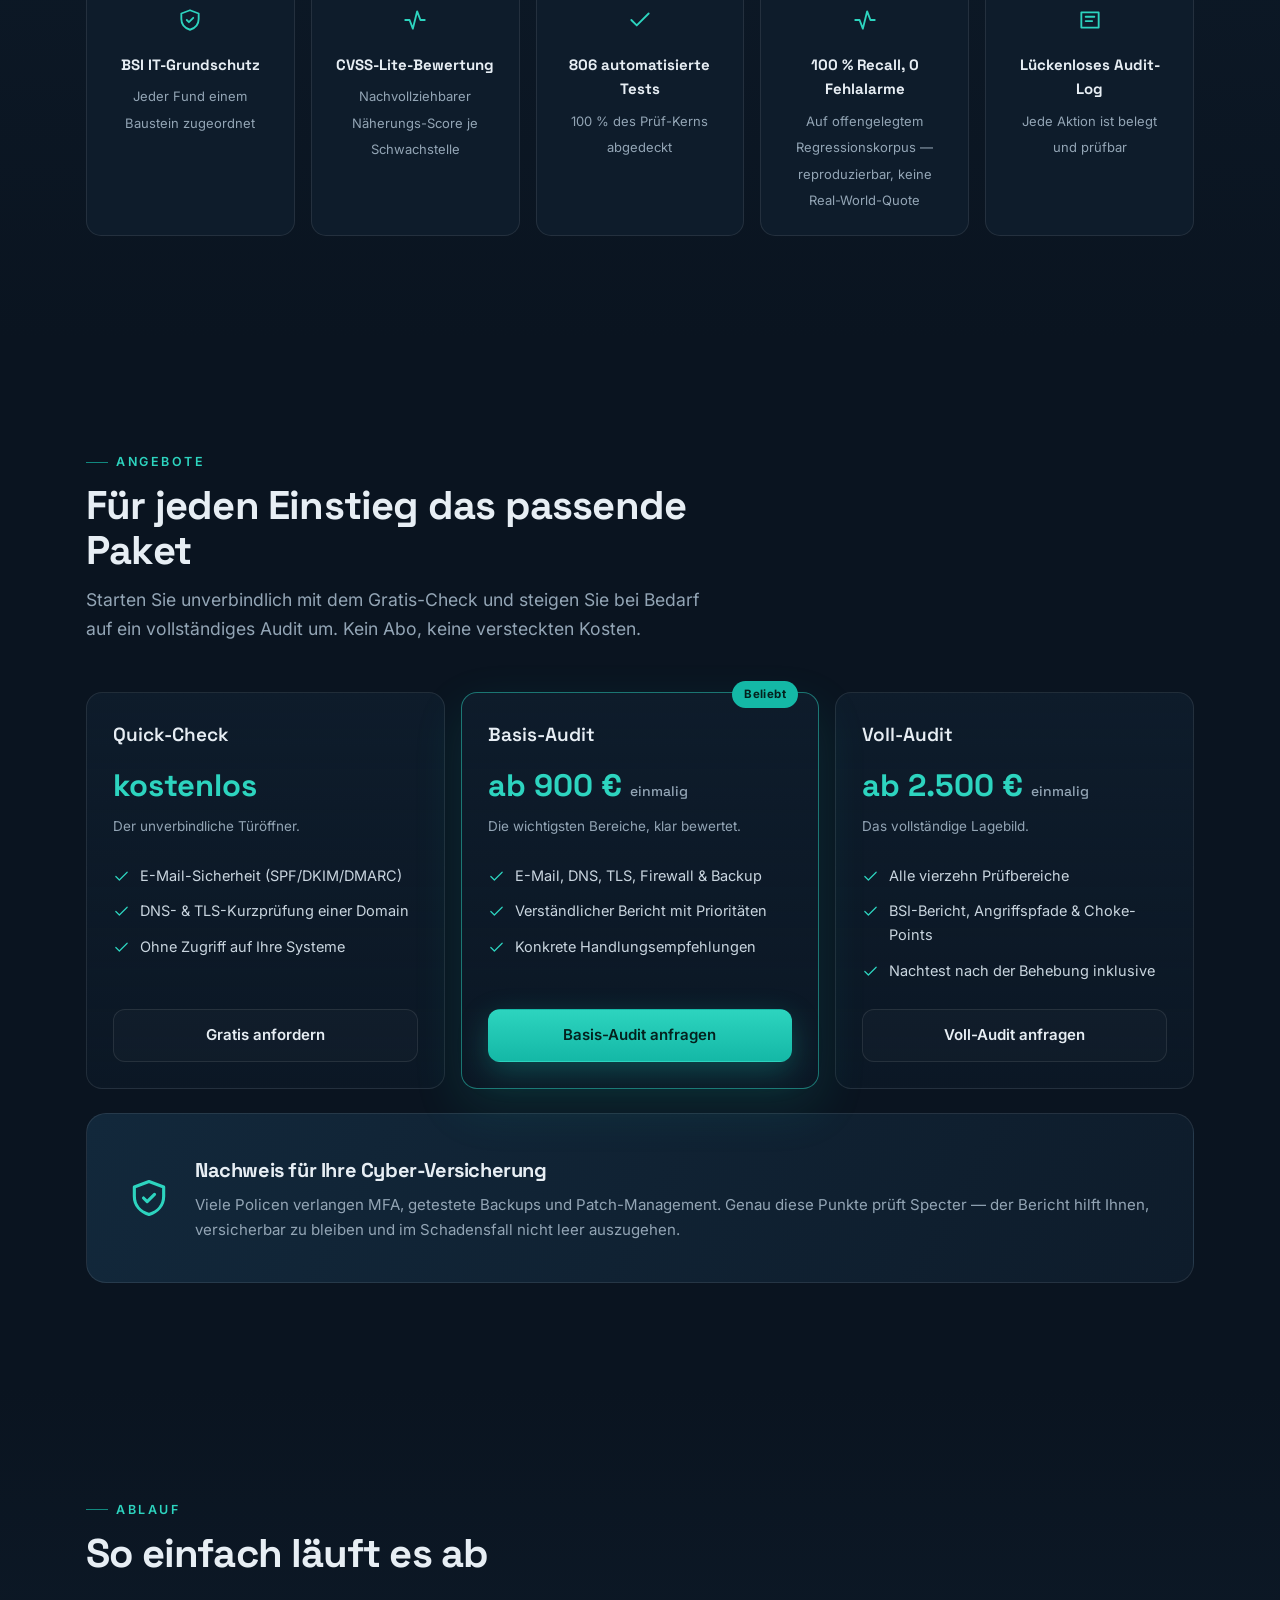
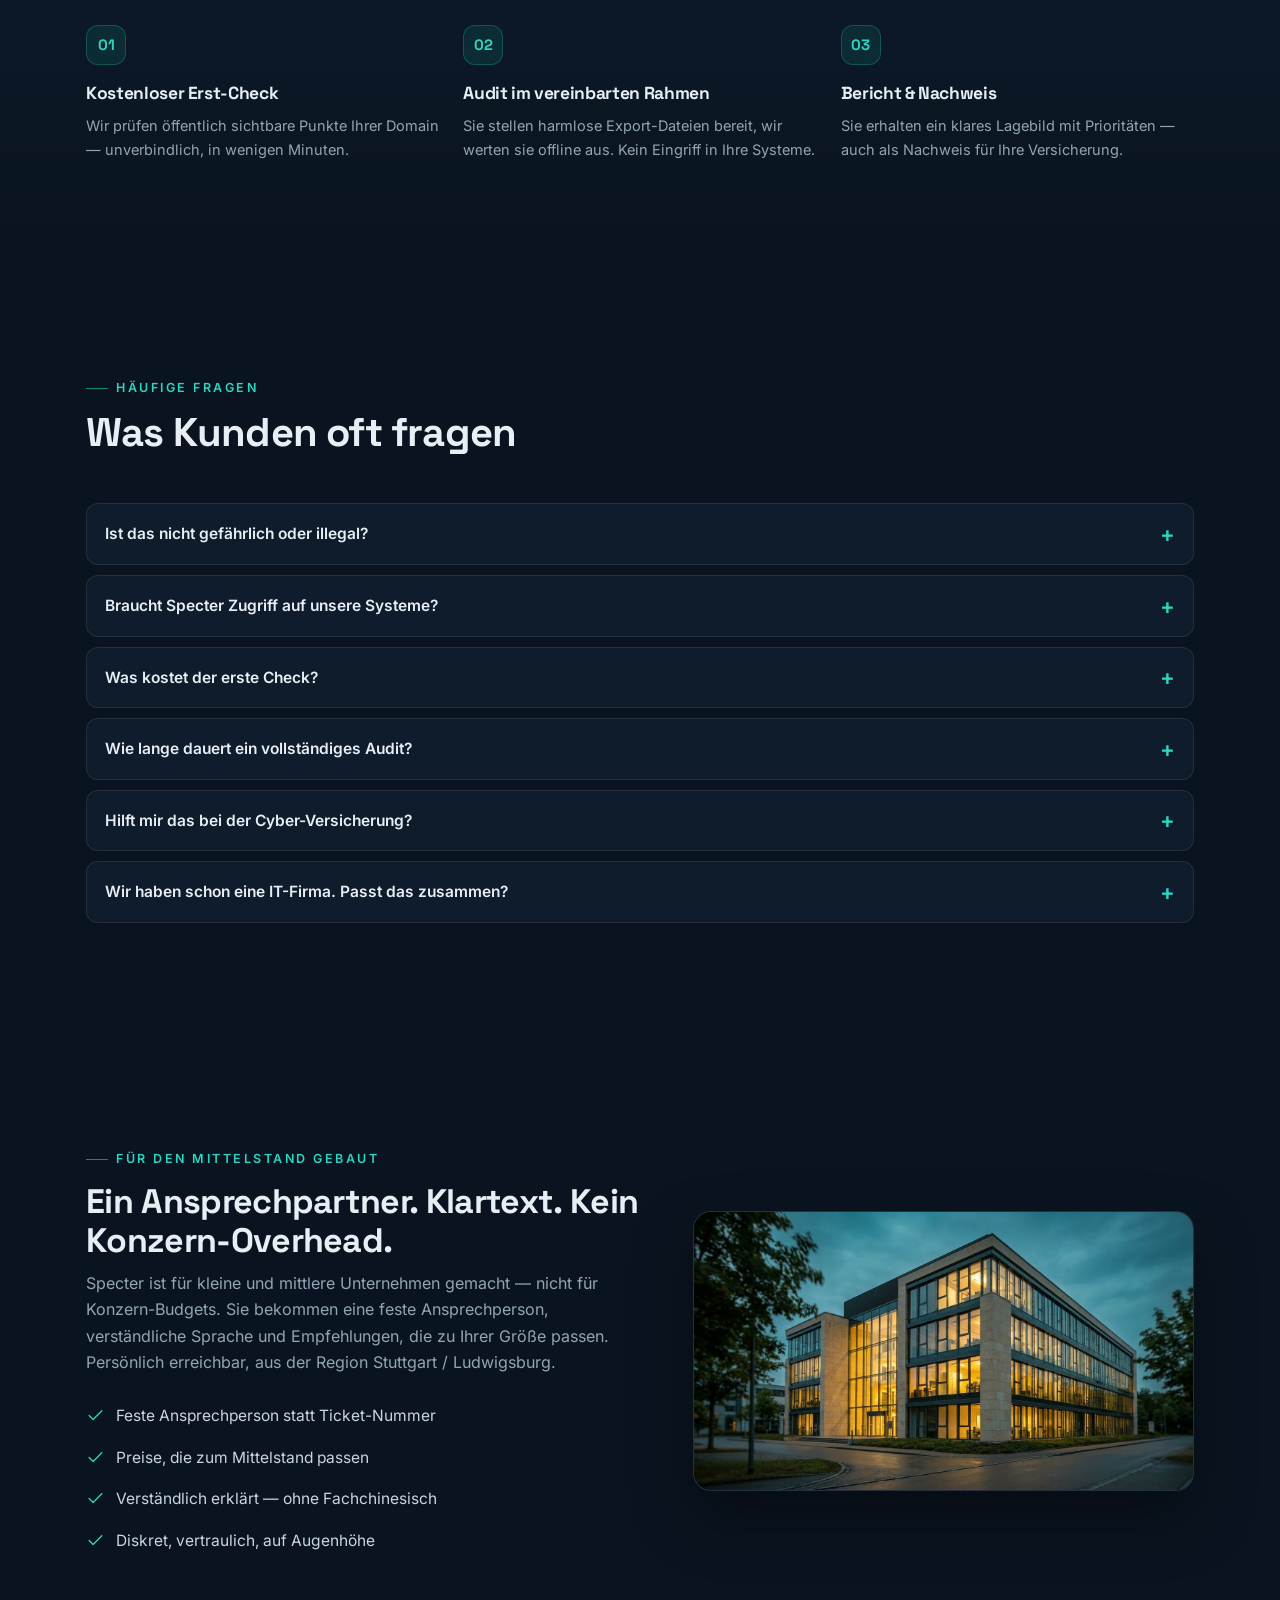
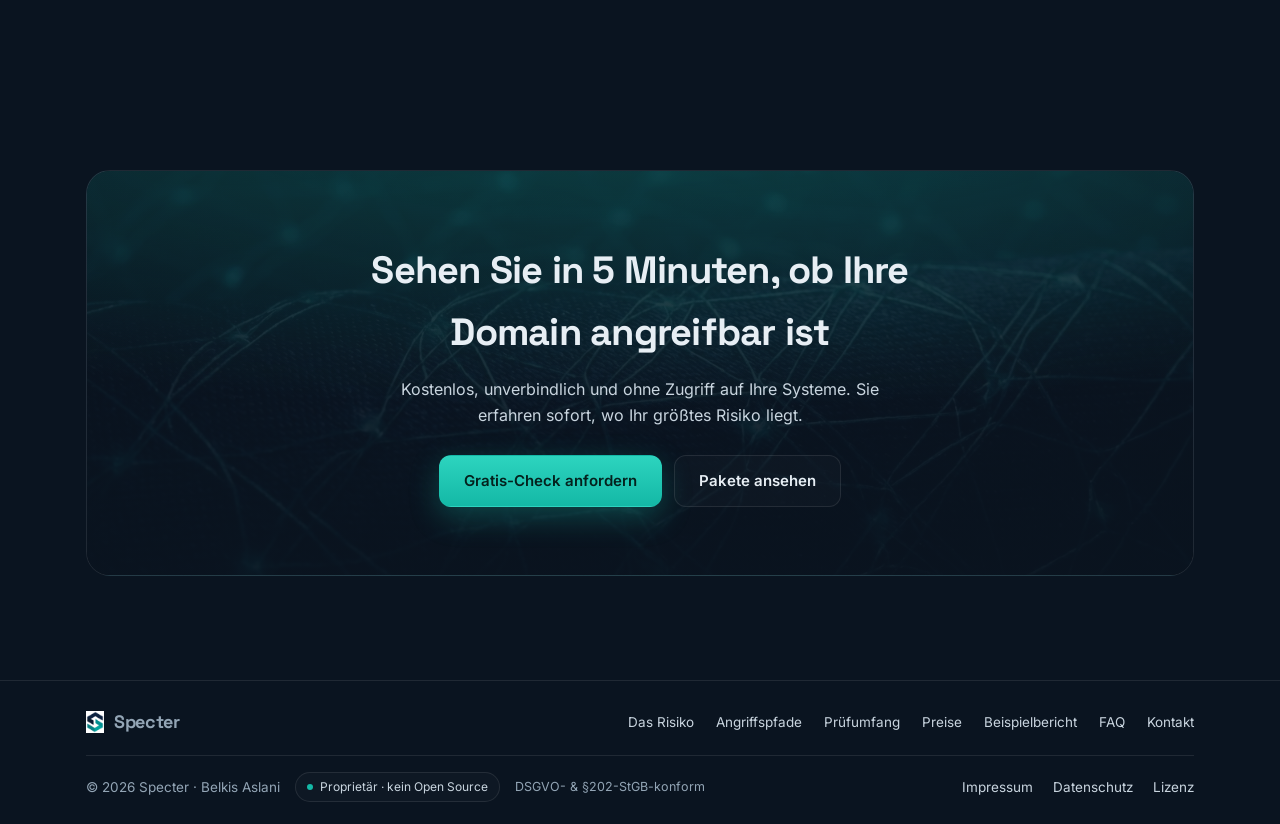
==== commit 252d27b8: "Claims praezisiert: Regressionskorpus, CVSS-Lite, DSGVO-Grundsaetze, Testzahl 806 - Benchmark-Zahlen" ====
--- a/docs/index.html
+++ b/docs/index.html
@@ -4,10 +4,10 @@
 <meta charset="utf-8">
 <meta name="viewport" content="width=device-width, initial-scale=1, viewport-fit=cover">
 <title>Specter — Angriffspfade finden, bevor es ein Angreifer tut</title>
-<meta name="description" content="Specter verbindet einzelne Schwachstellen zu echten Angriffspfaden und liefert einen klaren Bericht mit Prioritäten — offline, ohne Eingriff, DSGVO-konform.">
+<meta name="description" content="Specter verbindet einzelne Schwachstellen zu echten Angriffspfaden und liefert einen klaren Bericht mit Prioritäten — offline, ohne Eingriff, nach DSGVO-Grundsätzen.">
 <meta name="theme-color" content="#0A1420">
 <meta property="og:title" content="Specter — Angriffspfade finden, bevor es ein Angreifer tut">
-<meta property="og:description" content="Defensive IT-Sicherheitsprüfung für den Mittelstand: einzelne Schwachstellen werden zu echten Angriffspfaden verbunden — offline, ohne Eingriff, DSGVO-konform. Kostenloser Sicherheits-Check.">
+<meta property="og:description" content="Defensive IT-Sicherheitsprüfung für den Mittelstand: einzelne Schwachstellen werden zu echten Angriffspfaden verbunden — offline, ohne Eingriff, nach DSGVO-Grundsätzen. Kostenloser Sicherheits-Check.">
 <meta property="og:image" content="https://beko2210.github.io/Specter-/assets/img/og.jpg">
 <meta property="og:image:width" content="1200">
 <meta property="og:image:height" content="630">
@@ -17,7 +17,7 @@
 <meta property="og:url" content="https://beko2210.github.io/Specter-/">
 <meta name="twitter:card" content="summary_large_image">
 <meta name="twitter:title" content="Specter — Angriffspfade finden, bevor es ein Angreifer tut">
-<meta name="twitter:description" content="Defensive IT-Sicherheitsprüfung für den Mittelstand — offline, ohne Eingriff, DSGVO-konform.">
+<meta name="twitter:description" content="Defensive IT-Sicherheitsprüfung für den Mittelstand — offline, ohne Eingriff, nach DSGVO-Grundsätzen.">
 <meta name="twitter:image" content="https://beko2210.github.io/Specter-/assets/img/og.jpg">
 <link rel="canonical" href="https://beko2210.github.io/Specter-/">
 <link rel="icon" href="assets/img/mark.png">
@@ -454,7 +454,7 @@
         <div class="chips">
           <span><svg class="ic" aria-hidden="true" focusable="false" viewBox="0 0 24 24"><path d="M20 6L9 17l-5-5"/></svg>100&nbsp;% offline &amp; lesend</span>
           <span><svg class="ic" aria-hidden="true" focusable="false" viewBox="0 0 24 24"><path d="M20 6L9 17l-5-5"/></svg>Keine Angriffe</span>
-          <span><svg class="ic" aria-hidden="true" focusable="false" viewBox="0 0 24 24"><path d="M20 6L9 17l-5-5"/></svg>DSGVO-konform</span>
+          <span><svg class="ic" aria-hidden="true" focusable="false" viewBox="0 0 24 24"><path d="M20 6L9 17l-5-5"/></svg>Datensparsam &amp; lokal</span>
           <span><svg class="ic" aria-hidden="true" focusable="false" viewBox="0 0 24 24"><path d="M20 6L9 17l-5-5"/></svg>Nur im vereinbarten Rahmen</span>
         </div>
       </div>
@@ -568,7 +568,7 @@
         <p>Sie ersticken nicht in einer Liste. Specter verdichtet Funde zu Angriffspfaden und zeigt die Choke-Points — die wenigen Stellen, an denen Sie mit einem Handgriff den größten Hebel haben.</p>
       </div>
       <div class="funnel">
-        <div class="fstep f1 reveal"><div class="fbar"></div><b>135</b><div class="lb">Einzel-Funde</div><div class="dt">Über alle 14 Prüfbereiche zusammengetragen und mit CVSS bewertet.</div></div>
+        <div class="fstep f1 reveal"><div class="fbar"></div><b>135</b><div class="lb">Einzel-Funde</div><div class="dt">Über alle 14 Prüfbereiche zusammengetragen und mit CVSS-Lite bewertet.</div></div>
         <div class="fstep f2 reveal"><div class="fbar"></div><b>7</b><div class="lb">Angriffspfade</div><div class="dt">Zu echten, nachvollziehbaren Ketten korreliert — statt isolierter Einzelmeldungen.</div></div>
         <div class="fstep f3 reveal"><div class="fbar"></div><b>3</b><div class="lb">Choke-Points</div><div class="dt">Die Stellen mit dem größten Hebel. Hier zuerst ansetzen — der Rest fällt mit.</div></div>
       </div>
@@ -620,7 +620,7 @@
           <h2 style="font-size:clamp(24px,5vw,34px);margin:12px 0 10px;line-height:1.15">Ein Bericht, den auch die Geschäftsführung versteht</h2>
           <p style="color:var(--muted);font-size:16px;margin:0">Keine kryptische Tool-Ausgabe, sondern ein klares Lagebild mit Prioritäten — für IT und Chefetage gleichermaßen. Als PDF, direkt vorzeigbar.</p>
           <ul>
-            <li><svg class="ic" aria-hidden="true" focusable="false" viewBox="0 0 24 24"><path d="M20 6L9 17l-5-5"/></svg>Funde nach Schweregrad, mit CVSS-Bewertung</li>
+            <li><svg class="ic" aria-hidden="true" focusable="false" viewBox="0 0 24 24"><path d="M20 6L9 17l-5-5"/></svg>Funde nach Schweregrad, mit CVSS-Lite-Bewertung</li>
             <li><svg class="ic" aria-hidden="true" focusable="false" viewBox="0 0 24 24"><path d="M20 6L9 17l-5-5"/></svg>Konkrete Handlungsempfehlung je Punkt</li>
             <li><svg class="ic" aria-hidden="true" focusable="false" viewBox="0 0 24 24"><path d="M20 6L9 17l-5-5"/></svg>BSI-IT-Grundschutz-Bezug für Ihre Nachweise</li>
             <li><svg class="ic" aria-hidden="true" focusable="false" viewBox="0 0 24 24"><path d="M20 6L9 17l-5-5"/></svg>Nachtest belegt schwarz auf weiß die Behebung</li>
@@ -712,7 +712,7 @@
     <div class="wrap reveal">
       <div class="eyebrow" style="justify-content:center">Warum defensiv</div>
       <h2>Eine Prüfung darf nie selbst zum Risiko werden</h2>
-      <p>Specter greift nichts an und verändert nichts. Wir werten nur bereitgestellte oder öffentliche Daten aus — nachvollziehbar, im festen Rahmen, DSGVO-konform.</p>
+      <p>Specter greift nichts an und verändert nichts. Wir werten nur bereitgestellte oder öffentliche Daten aus — nachvollziehbar, im festen Rahmen, nach DSGVO-Grundsätzen.</p>
       <a class="btn primary" href="mailto:belkis.aslani@gmail.com?subject=Kostenloser%20Sicherheits-Check">Unverbindlich starten</a>
     </div>
   </section>
@@ -728,8 +728,8 @@
       <div class="grid cols-3">
         <div class="card reveal"><div class="badge"><svg class="ic" aria-hidden="true" focusable="false" viewBox="0 0 24 24"><path d="M12 3l8 3v5c0 5-3.4 8.5-8 10-4.6-1.5-8-5-8-10V6z"/></svg></div><h3>Offline &amp; ohne Eingriff</h3><p>Wir werten nur bereitgestellte Export-Dateien aus. Keine Live-Verbindung, keine Angriffe, keine Veränderung Ihrer Systeme.</p></div>
         <div class="card reveal"><div class="badge"><svg class="ic" aria-hidden="true" focusable="false" viewBox="0 0 24 24"><rect x="4" y="10" width="16" height="11" rx="2"/><path d="M8 10V7a4 4 0 018 0v3"/></svg></div><h3>Im festen Rahmen</h3><p>Geprüft wird nur, was schriftlich freigegeben ist (§202 StGB). Alles andere verweigert Specter technisch.</p></div>
-        <div class="card reveal"><div class="badge"><svg class="ic" aria-hidden="true" focusable="false" viewBox="0 0 24 24"><path d="M12 3l7 4v5c0 4-3 7-7 9-4-2-7-5-7-9V7z"/><path d="M9 12l2 2 4-4"/></svg></div><h3>DSGVO-konform</h3><p>Datenminimierung, lokale Verarbeitung, Löschkonzept und auf Wunsch ein Auftragsverarbeitungsvertrag.</p></div>
-        <div class="card reveal"><div class="badge"><svg class="ic" aria-hidden="true" focusable="false" viewBox="0 0 24 24"><path d="M4 5h16v14H4z"/><path d="M8 9h8M8 13h6"/></svg></div><h3>Nachvollziehbar</h3><p>Lückenloses Audit-Log, CVSS-Bewertung und BSI-IT-Grundschutz-Bezug — die Sprache, die Ihre IT und Ihre Versicherung verstehen.</p></div>
+        <div class="card reveal"><div class="badge"><svg class="ic" aria-hidden="true" focusable="false" viewBox="0 0 24 24"><path d="M12 3l7 4v5c0 4-3 7-7 9-4-2-7-5-7-9V7z"/><path d="M9 12l2 2 4-4"/></svg></div><h3>Datenschutz nach DSGVO-Grundsätzen</h3><p>Datenminimierung, lokale Verarbeitung, Löschkonzept und auf Wunsch ein Auftragsverarbeitungsvertrag.</p></div>
+        <div class="card reveal"><div class="badge"><svg class="ic" aria-hidden="true" focusable="false" viewBox="0 0 24 24"><path d="M4 5h16v14H4z"/><path d="M8 9h8M8 13h6"/></svg></div><h3>Nachvollziehbar</h3><p>Lückenloses Audit-Log, CVSS-Lite-Bewertung und BSI-IT-Grundschutz-Bezug — die Sprache, die Ihre IT und Ihre Versicherung verstehen.</p></div>
         <div class="card reveal"><div class="badge"><svg class="ic" aria-hidden="true" focusable="false" viewBox="0 0 24 24"><circle cx="12" cy="12" r="9"/><path d="M12 7v5l3 3"/></svg></div><h3>Schnell startklar</h3><p>Ein erster Check läuft in Minuten. Für das volle Audit genügen wenige Export-Dateien Ihrer IT.</p></div>
         <div class="card reveal"><div class="badge"><svg class="ic" aria-hidden="true" focusable="false" viewBox="0 0 24 24"><path d="M3 12h4l3 8 4-16 3 8h4"/></svg></div><h3>Nachtest inklusive</h3><p>Nach der Behebung prüfen wir erneut und belegen, was jetzt geschlossen ist.</p></div>
       </div>
@@ -746,9 +746,9 @@
       </div>
       <div class="method">
         <div class="mtile reveal"><svg class="ic" aria-hidden="true" focusable="false" viewBox="0 0 24 24"><path d="M12 3l8 3v5c0 5-3.4 8.5-8 10-4.6-1.5-8-5-8-10V6z"/><path d="M9 12l2 2 4-4"/></svg><b>BSI IT-Grundschutz</b><span>Jeder Fund einem Baustein zugeordnet</span></div>
-        <div class="mtile reveal"><svg class="ic" aria-hidden="true" focusable="false" viewBox="0 0 24 24"><path d="M3 12h4l3 8 4-16 3 8h4"/></svg><b>CVSS-Bewertung</b><span>Nachvollziehbarer Score je Schwachstelle</span></div>
-        <div class="mtile reveal"><svg class="ic" aria-hidden="true" focusable="false" viewBox="0 0 24 24"><path d="M20 6L9 17l-5-5"/></svg><b>791 automatisierte Tests</b><span>100&nbsp;% des Prüf-Kerns abgedeckt</span></div>
-        <div class="mtile reveal"><svg class="ic" aria-hidden="true" focusable="false" viewBox="0 0 24 24"><path d="M3 12h4l3 8 4-16 3 8h4"/></svg><b>100&nbsp;% Erkennung, 0 Fehlalarme</b><span>Gegen offengelegten Benchmark-Korpus, reproduzierbar</span></div>
+        <div class="mtile reveal"><svg class="ic" aria-hidden="true" focusable="false" viewBox="0 0 24 24"><path d="M3 12h4l3 8 4-16 3 8h4"/></svg><b>CVSS-Lite-Bewertung</b><span>Nachvollziehbarer Näherungs-Score je Schwachstelle</span></div>
+        <div class="mtile reveal"><svg class="ic" aria-hidden="true" focusable="false" viewBox="0 0 24 24"><path d="M20 6L9 17l-5-5"/></svg><b>806 automatisierte Tests</b><span>100&nbsp;% des Prüf-Kerns abgedeckt</span></div>
+        <div class="mtile reveal"><svg class="ic" aria-hidden="true" focusable="false" viewBox="0 0 24 24"><path d="M3 12h4l3 8 4-16 3 8h4"/></svg><b>100&nbsp;% Recall, 0 Fehlalarme</b><span>Auf offengelegtem Regressionskorpus — reproduzierbar, keine Real-World-Quote</span></div>
         <div class="mtile reveal"><svg class="ic" aria-hidden="true" focusable="false" viewBox="0 0 24 24"><path d="M4 5h16v14H4z"/><path d="M8 9h8M8 13h6"/></svg><b>Lückenloses Audit-Log</b><span>Jede Aktion ist belegt und prüfbar</span></div>
       </div>
     </div>
@@ -972,7 +972,7 @@
       {c:'blank'},
       {c:'phase',t:'--- Phase 5: BERICHT + FIX-VORSCHLÄGE ---',p:'Phase 5 · Bericht',
        e:{i:'doc',k:'Phase 5 · Das Ergebnis',h:'Ein Bericht, der überzeugt',
-          d:'Markdown, JSON und ein vorzeigbares HTML → PDF: priorisiert, mit CVSS-Score und BSI-Grundschutz-Zuordnung — fertig für Geschäftsführung und Versicherer.'}},
+          d:'Markdown, JSON und ein vorzeigbares HTML → PDF: priorisiert, mit CVSS-Lite-Score und BSI-Grundschutz-Zuordnung — fertig für Geschäftsführung und Versicherer.'}},
       {c:'info',t:'Bericht geschrieben: Markdown · JSON · HTML (Druck → PDF)'},
       {c:'count',t:'Findings: 135   ·   Angriffspfade: 7'},
       {c:'blank'},
